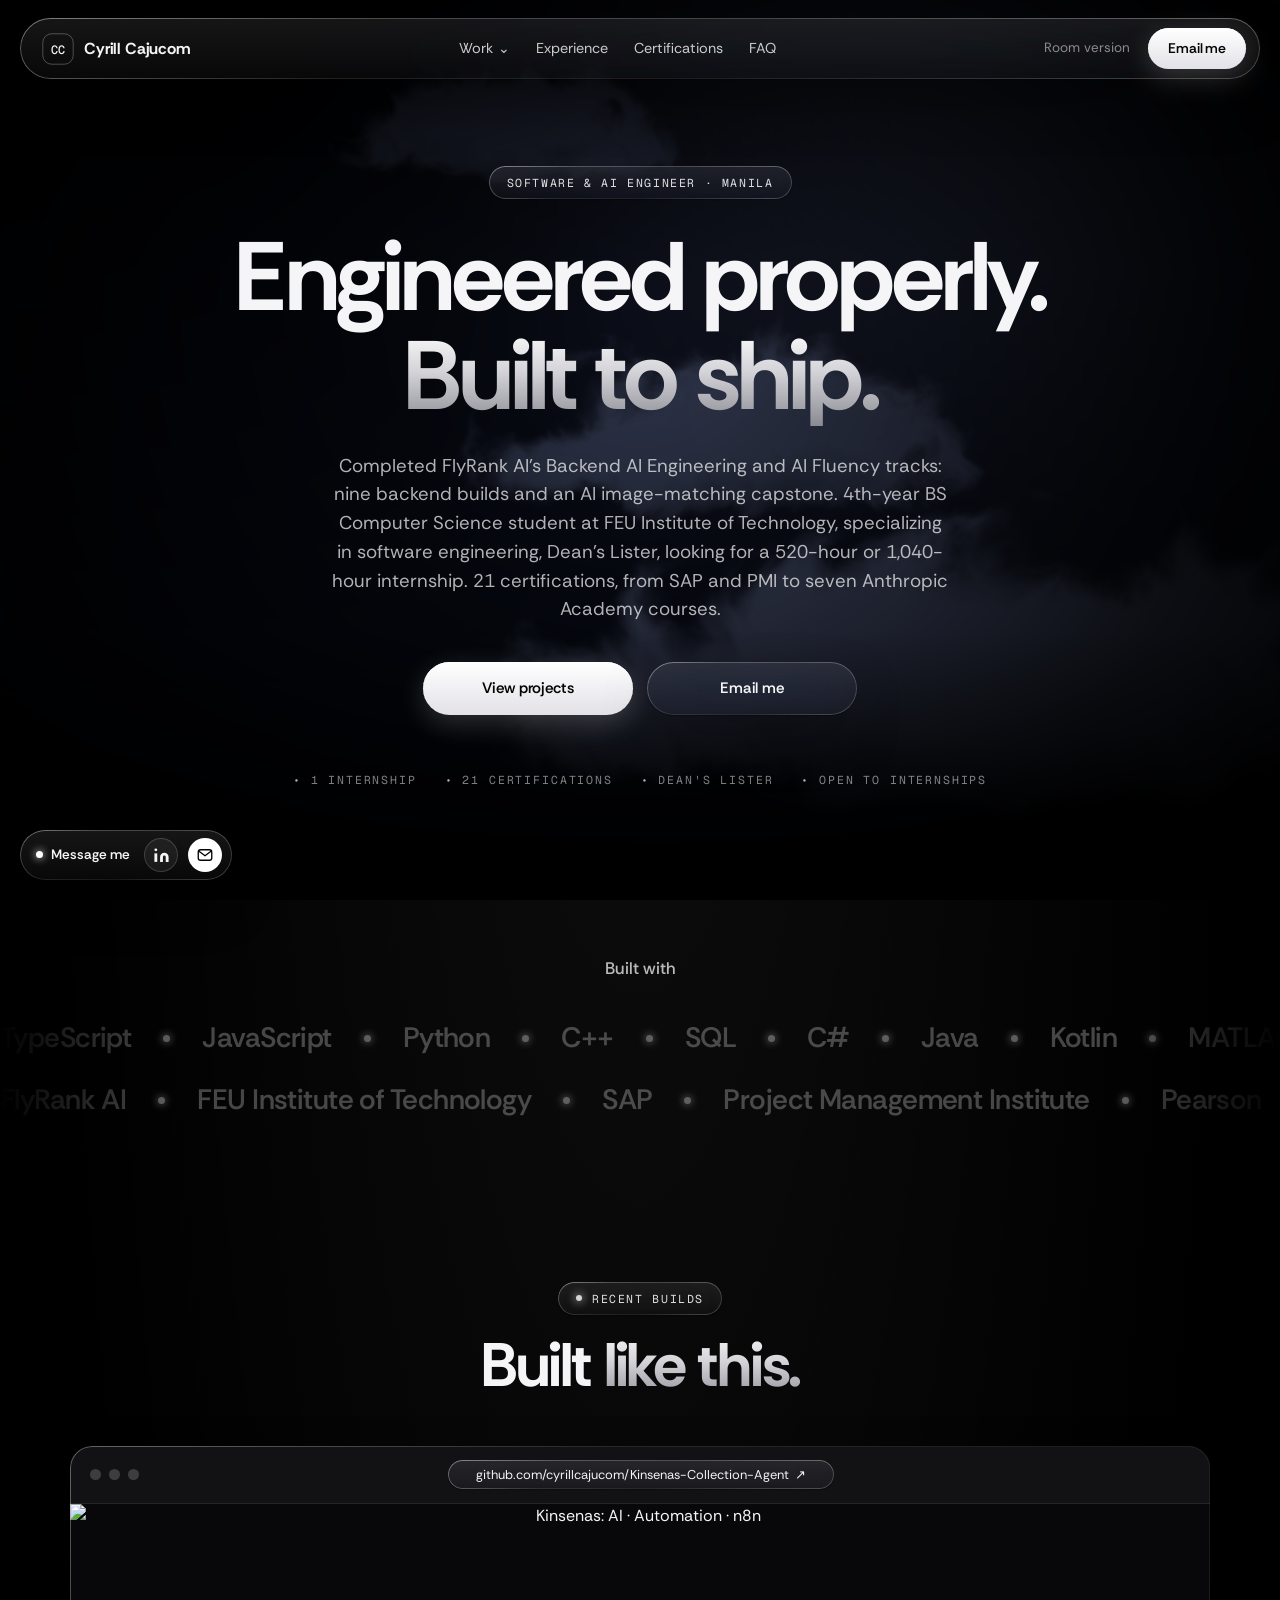
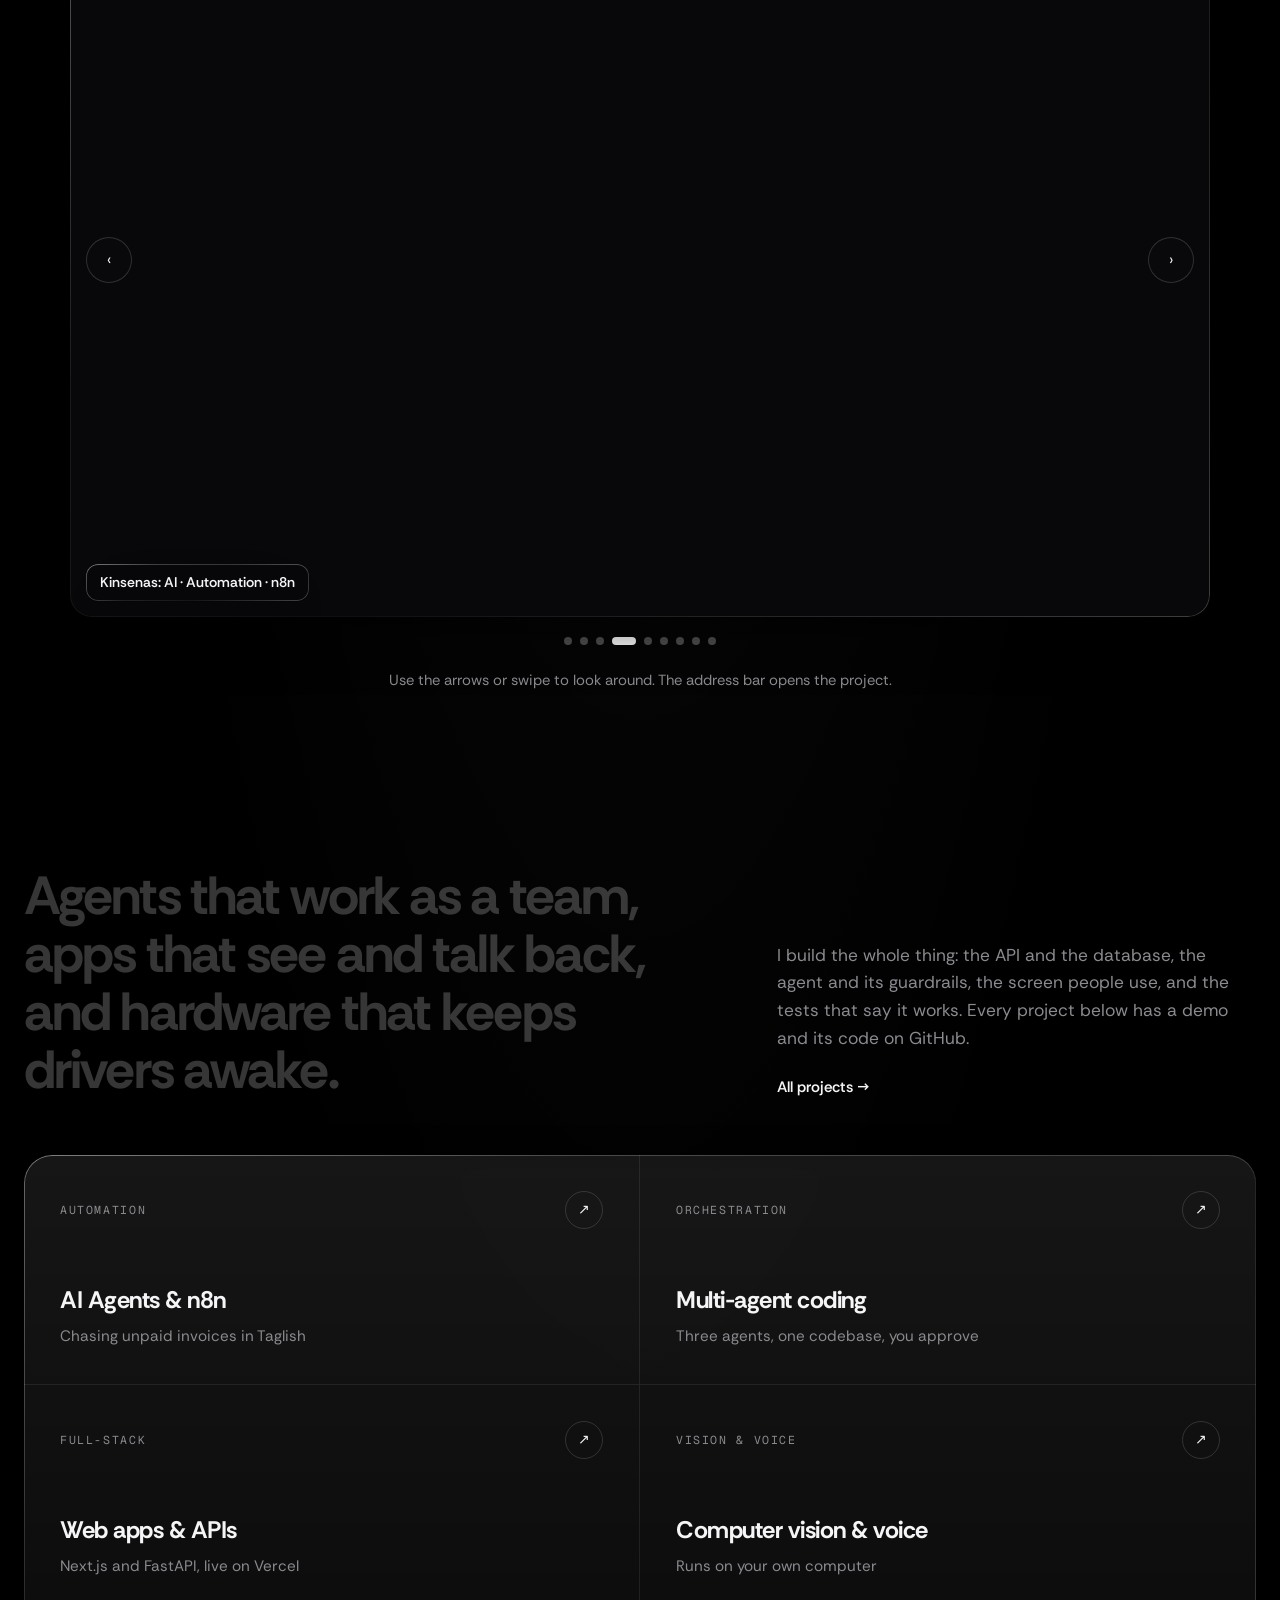
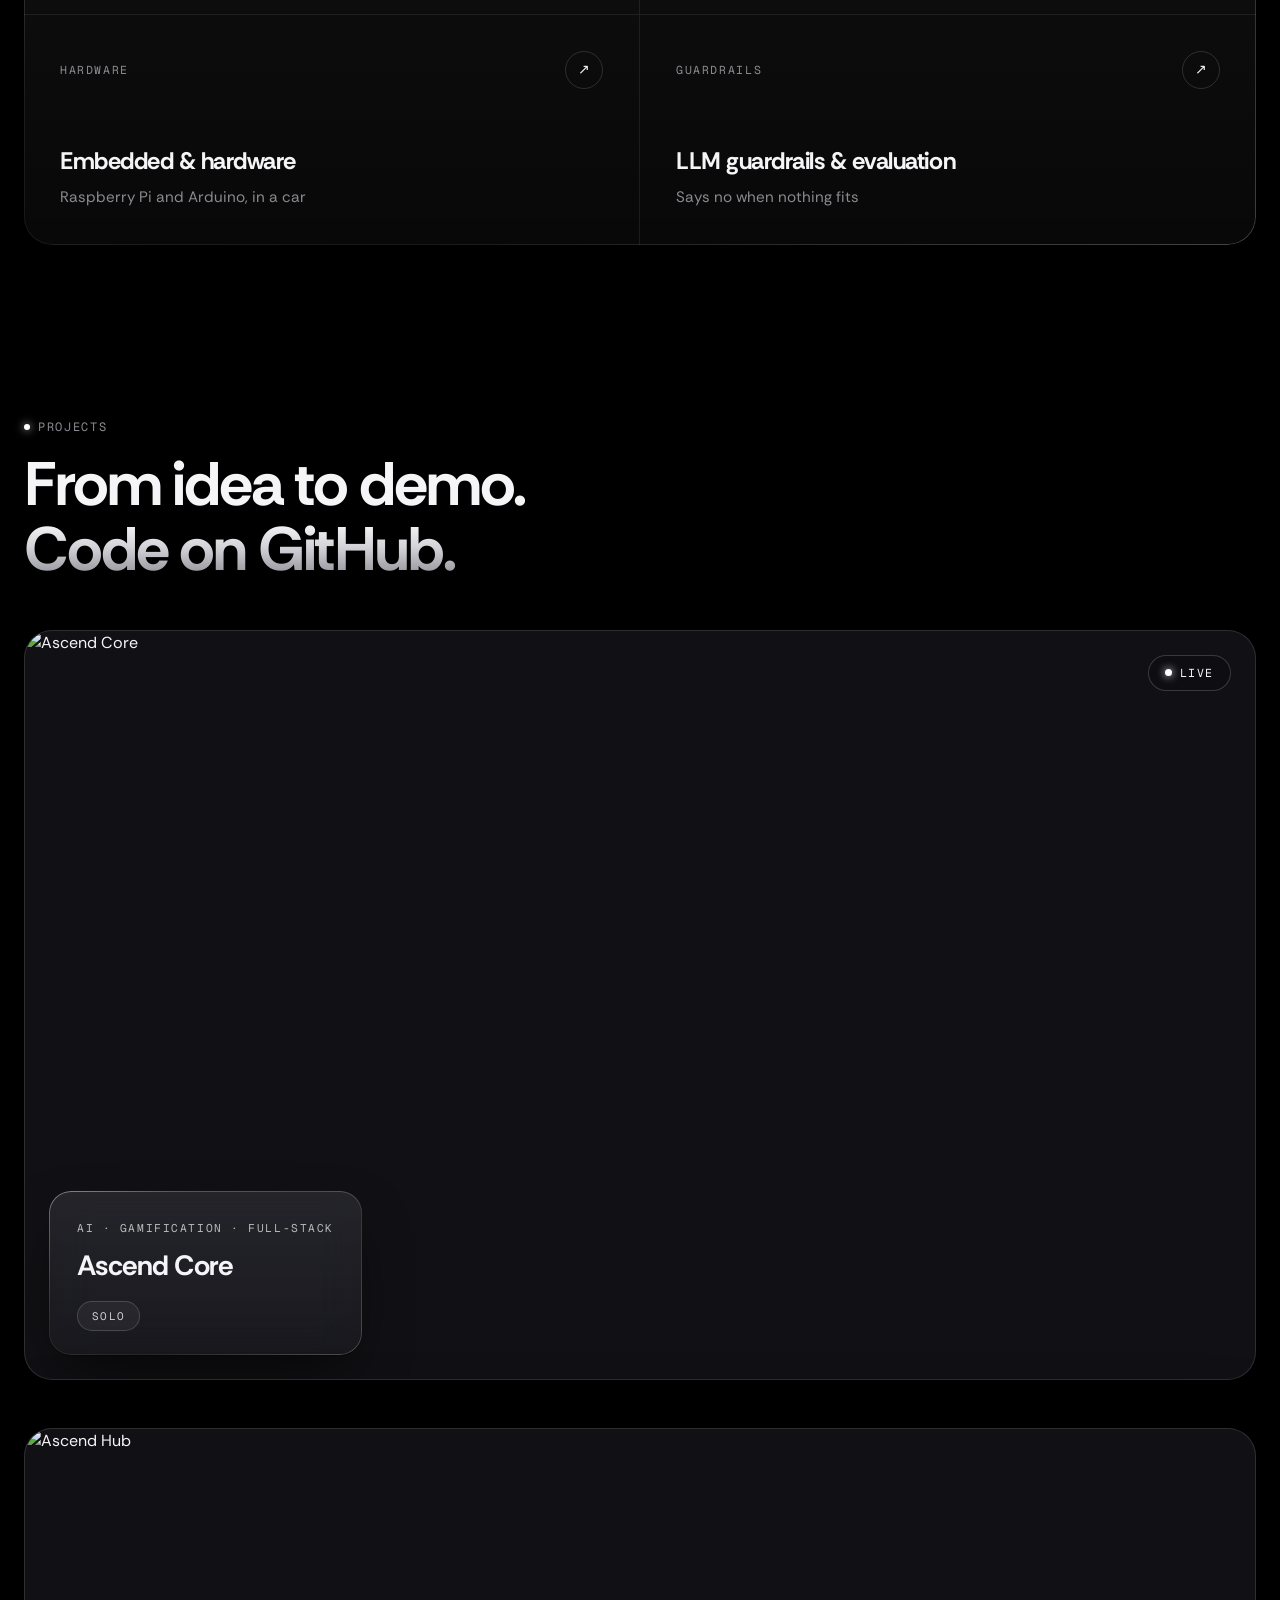
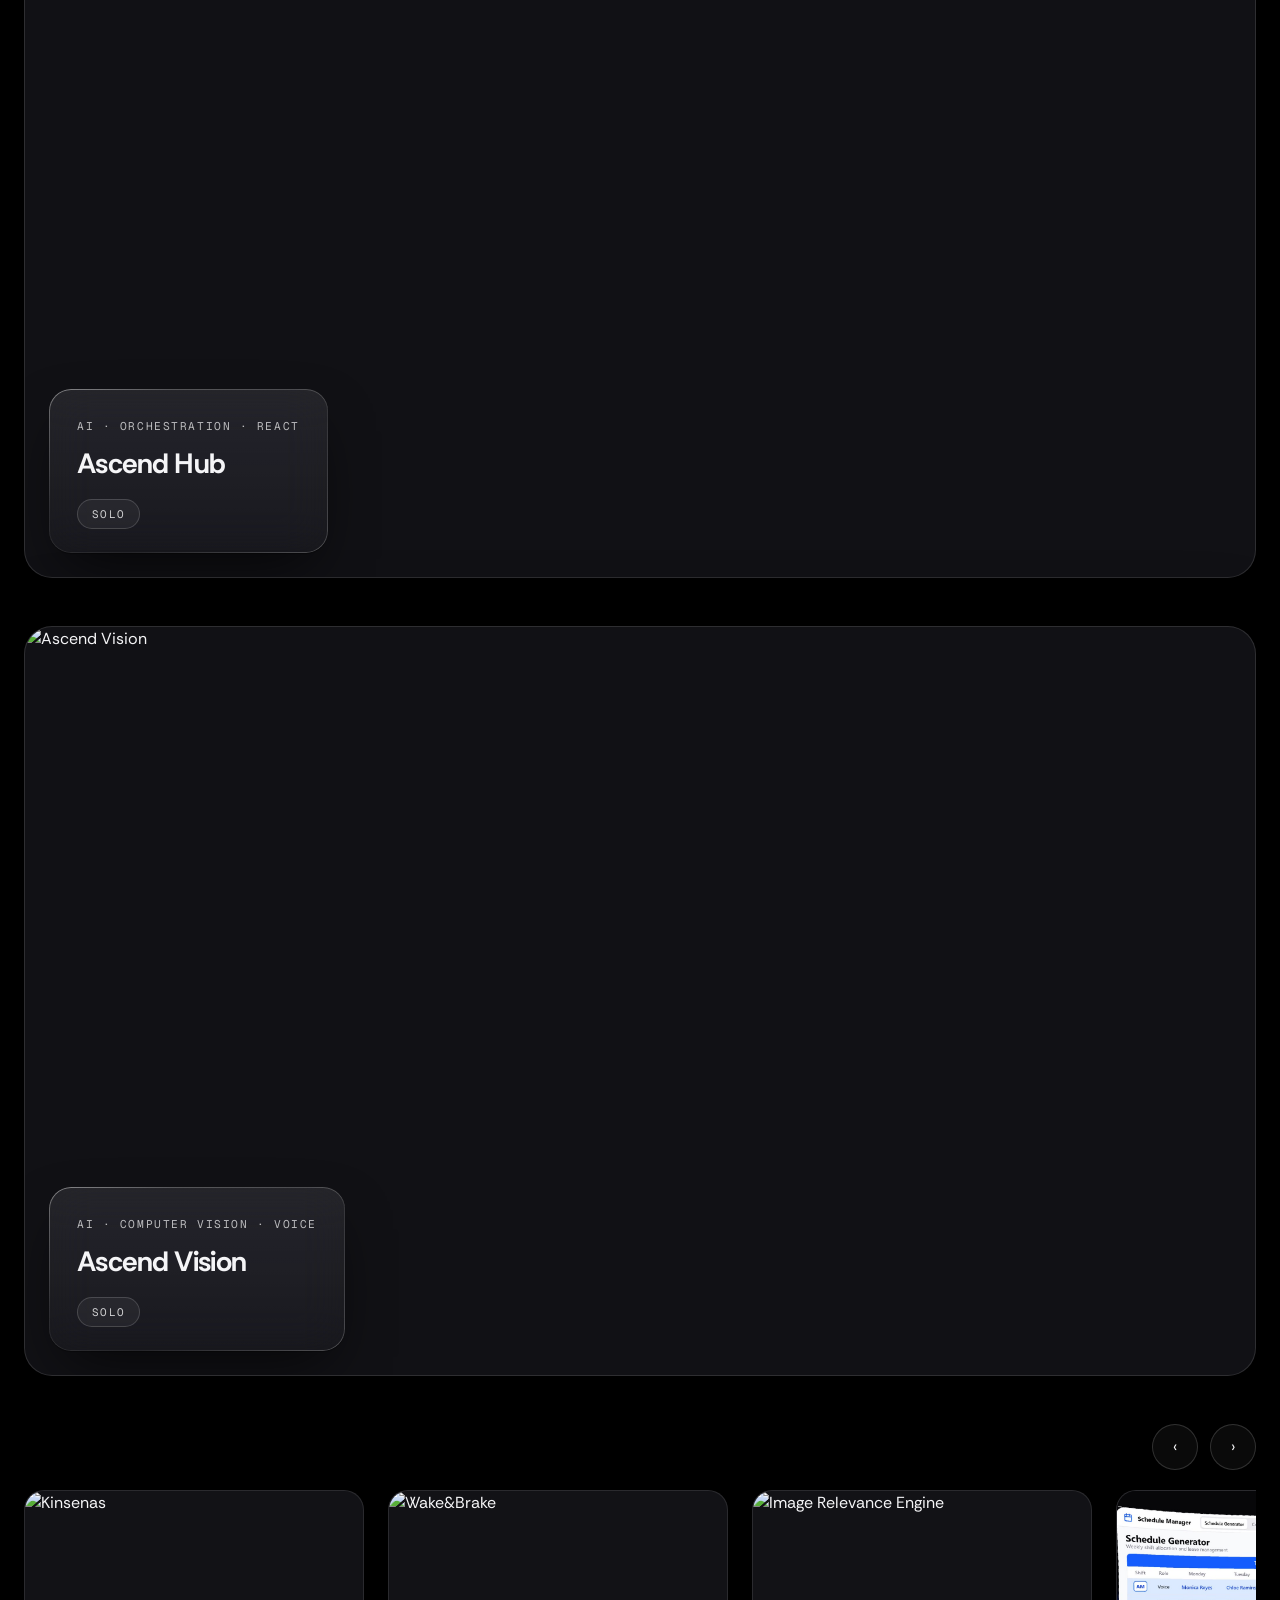
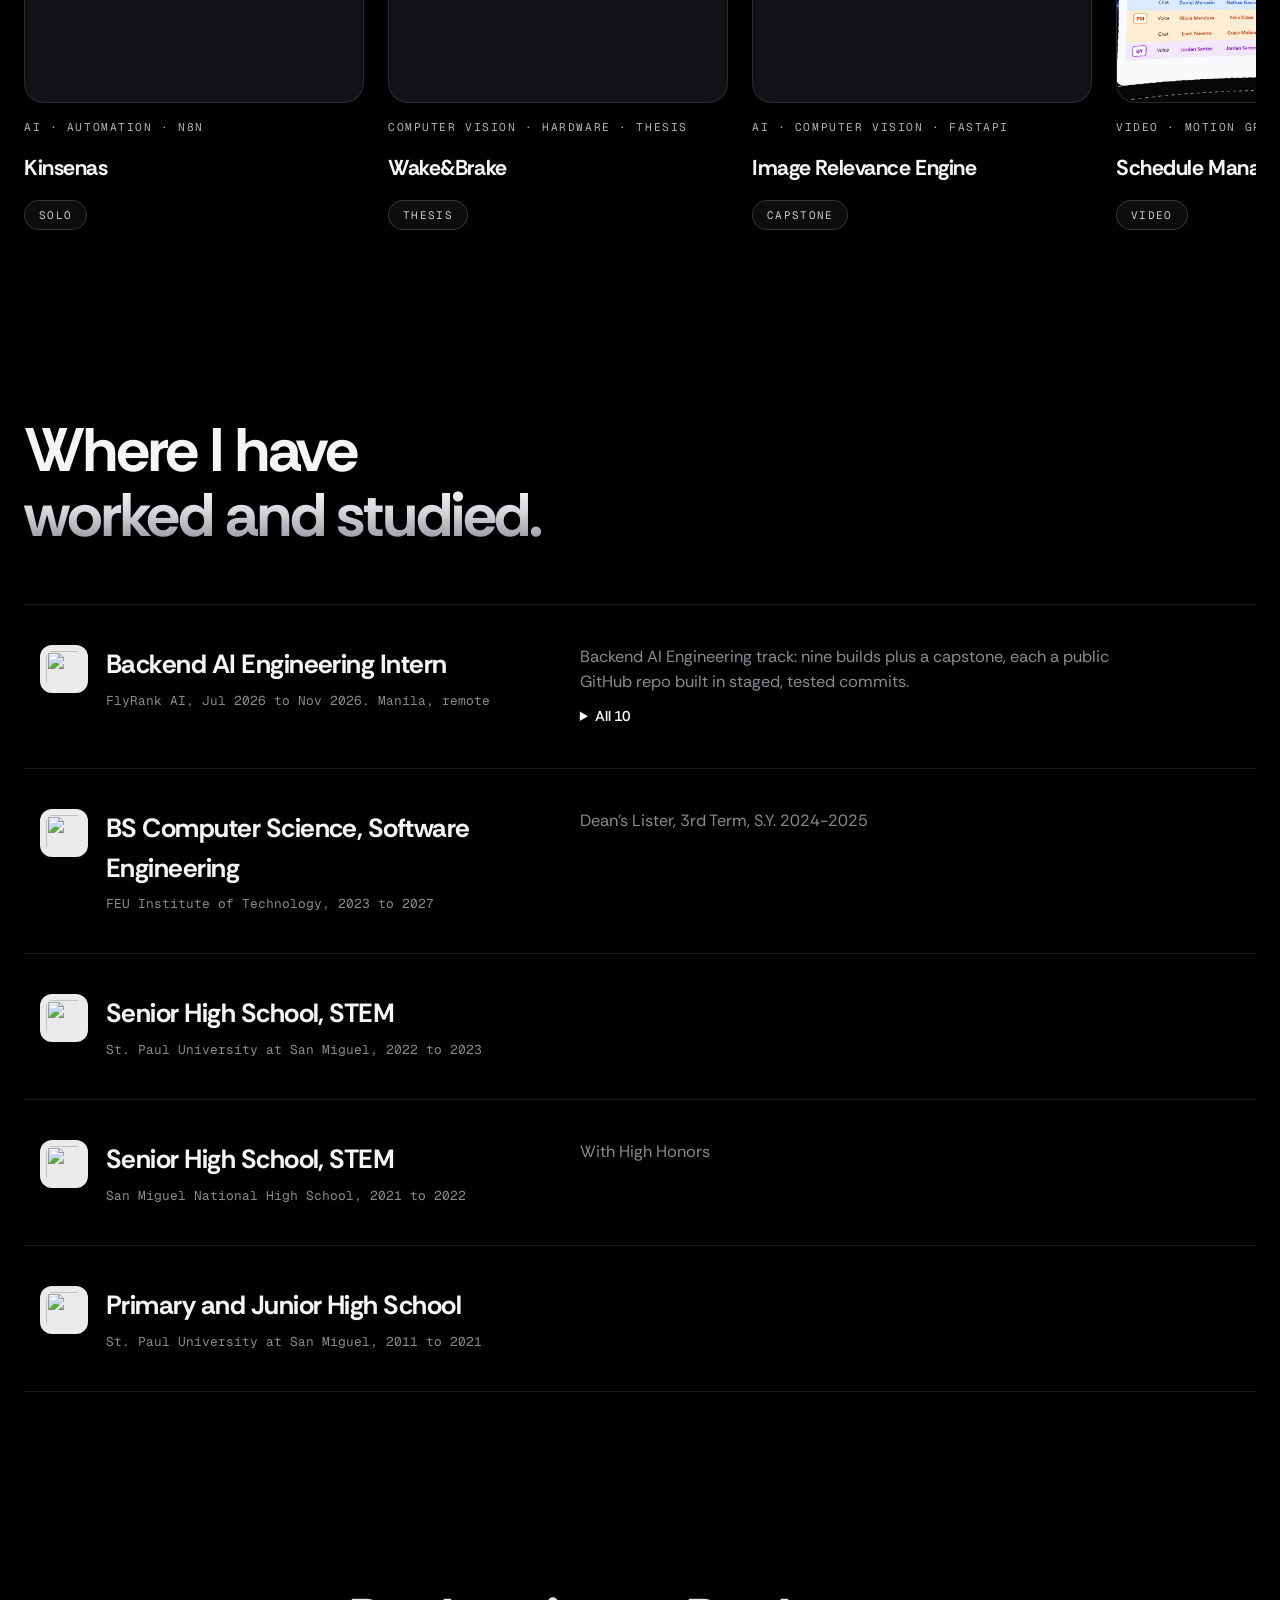
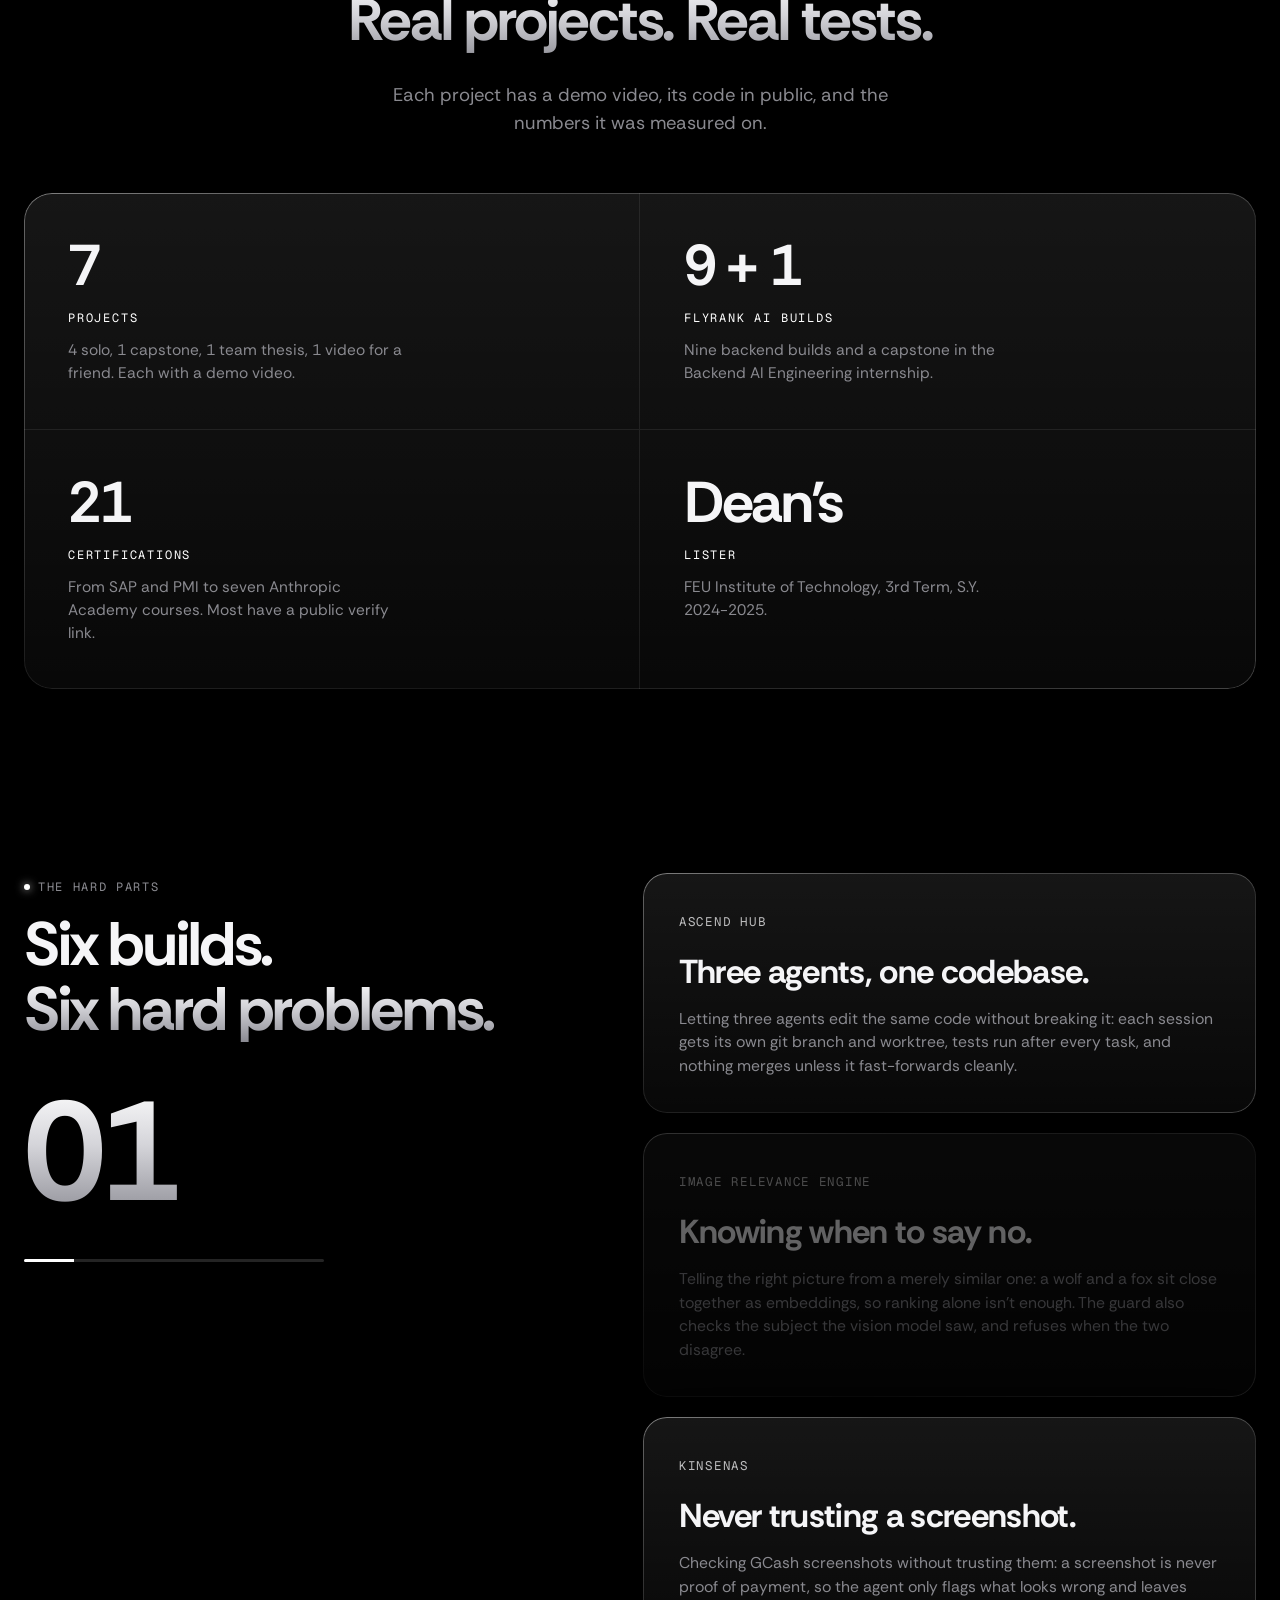
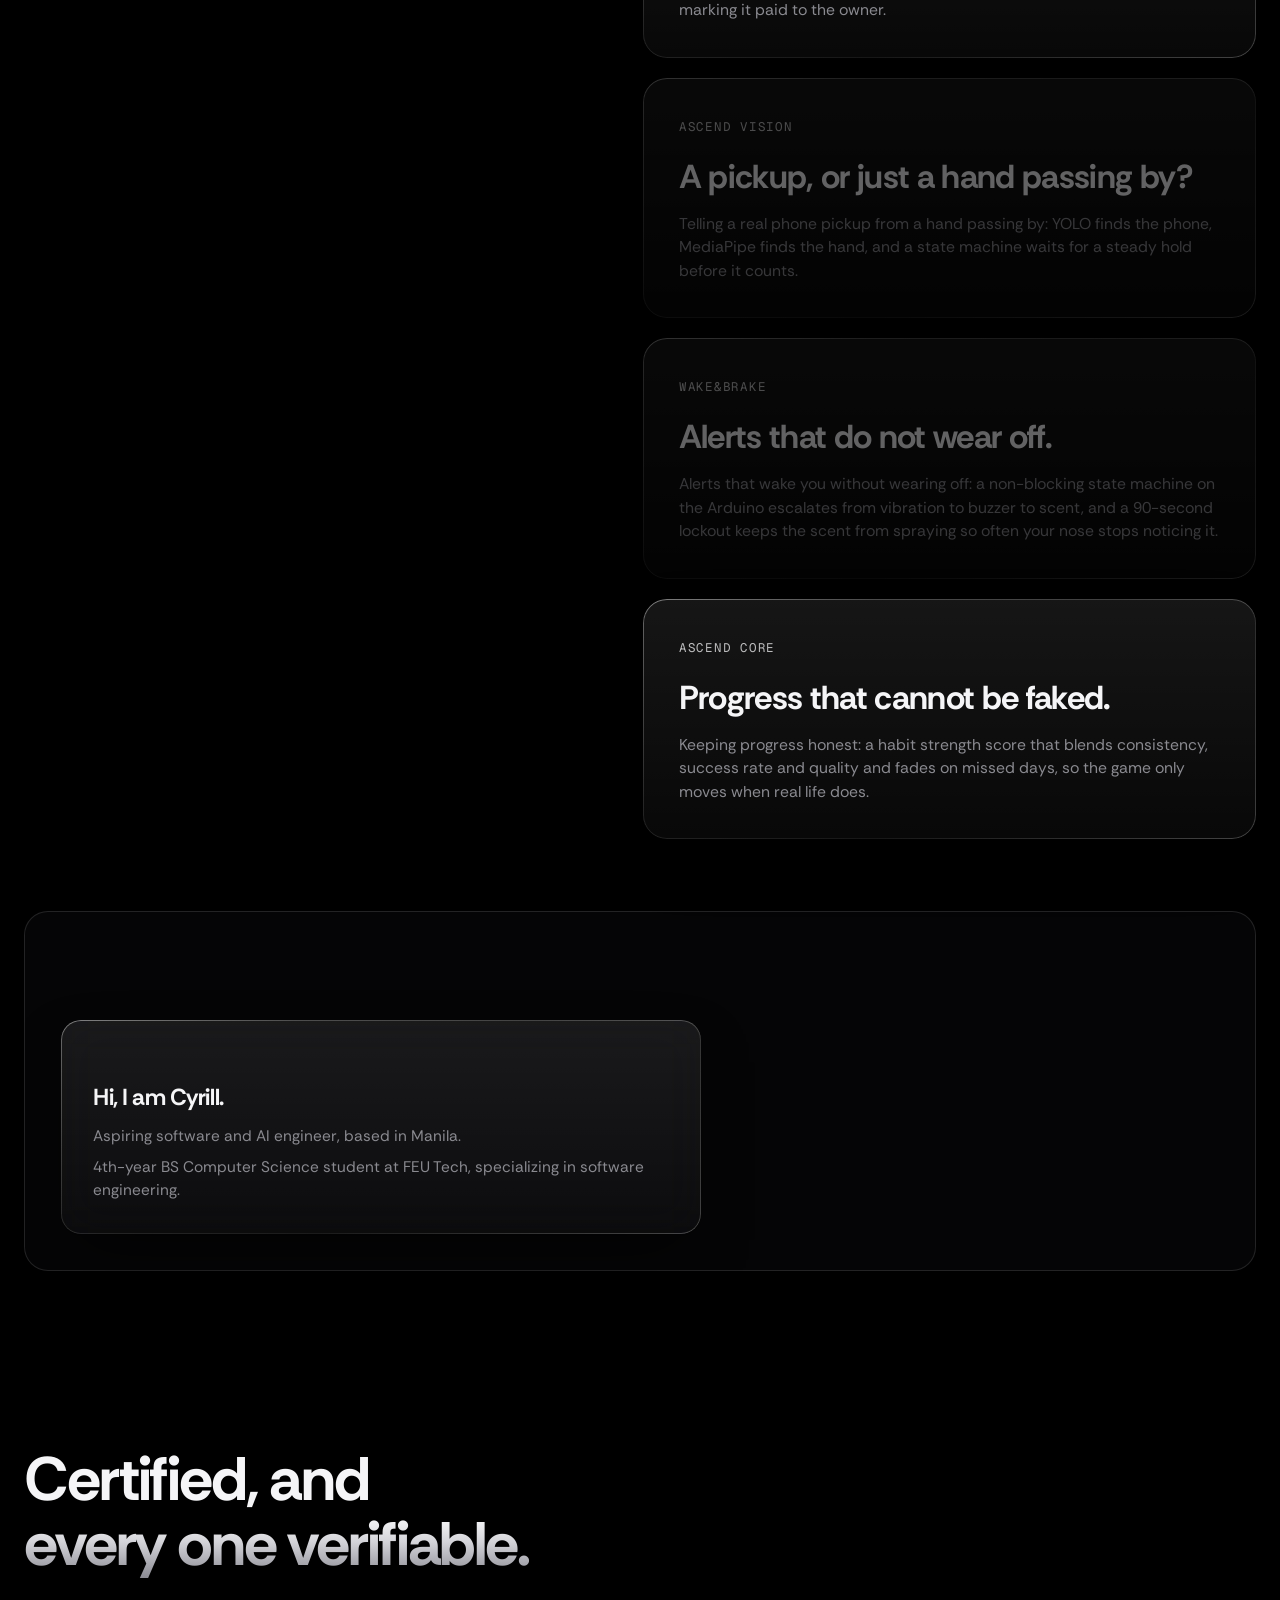
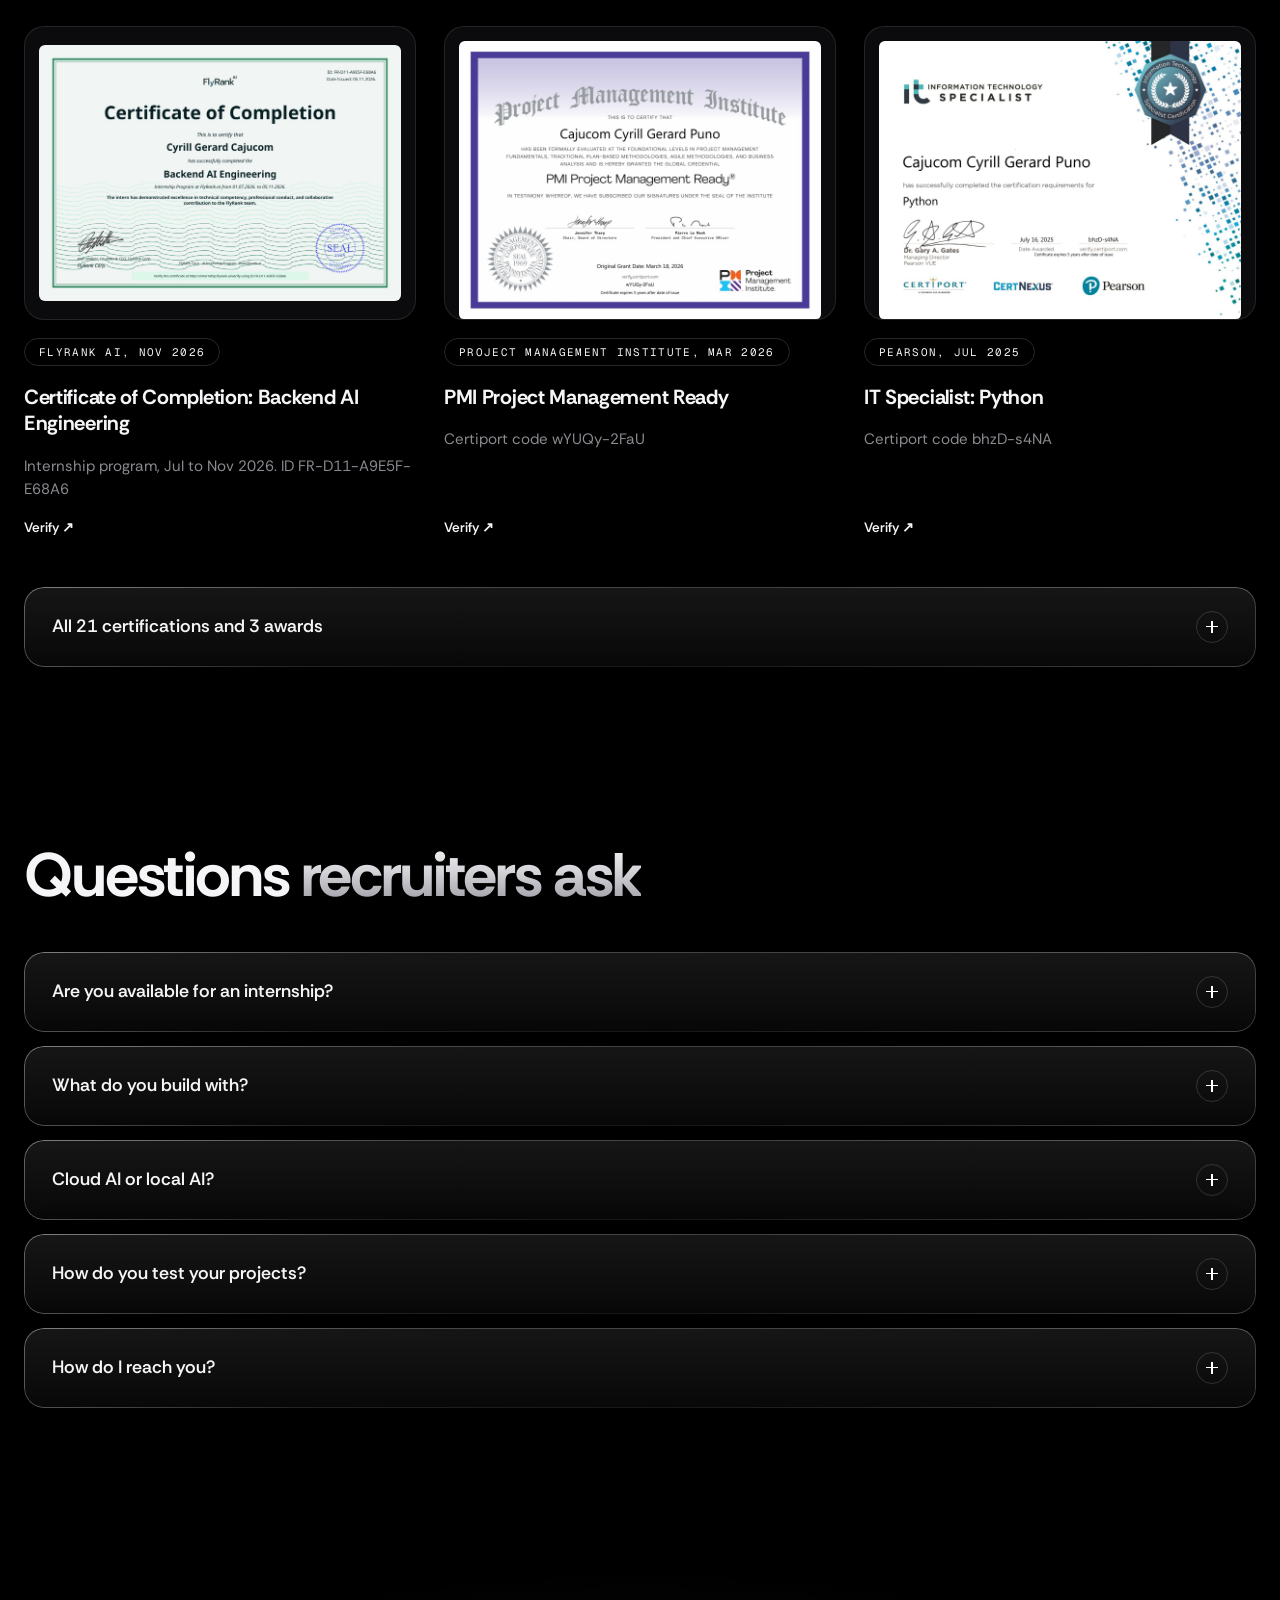
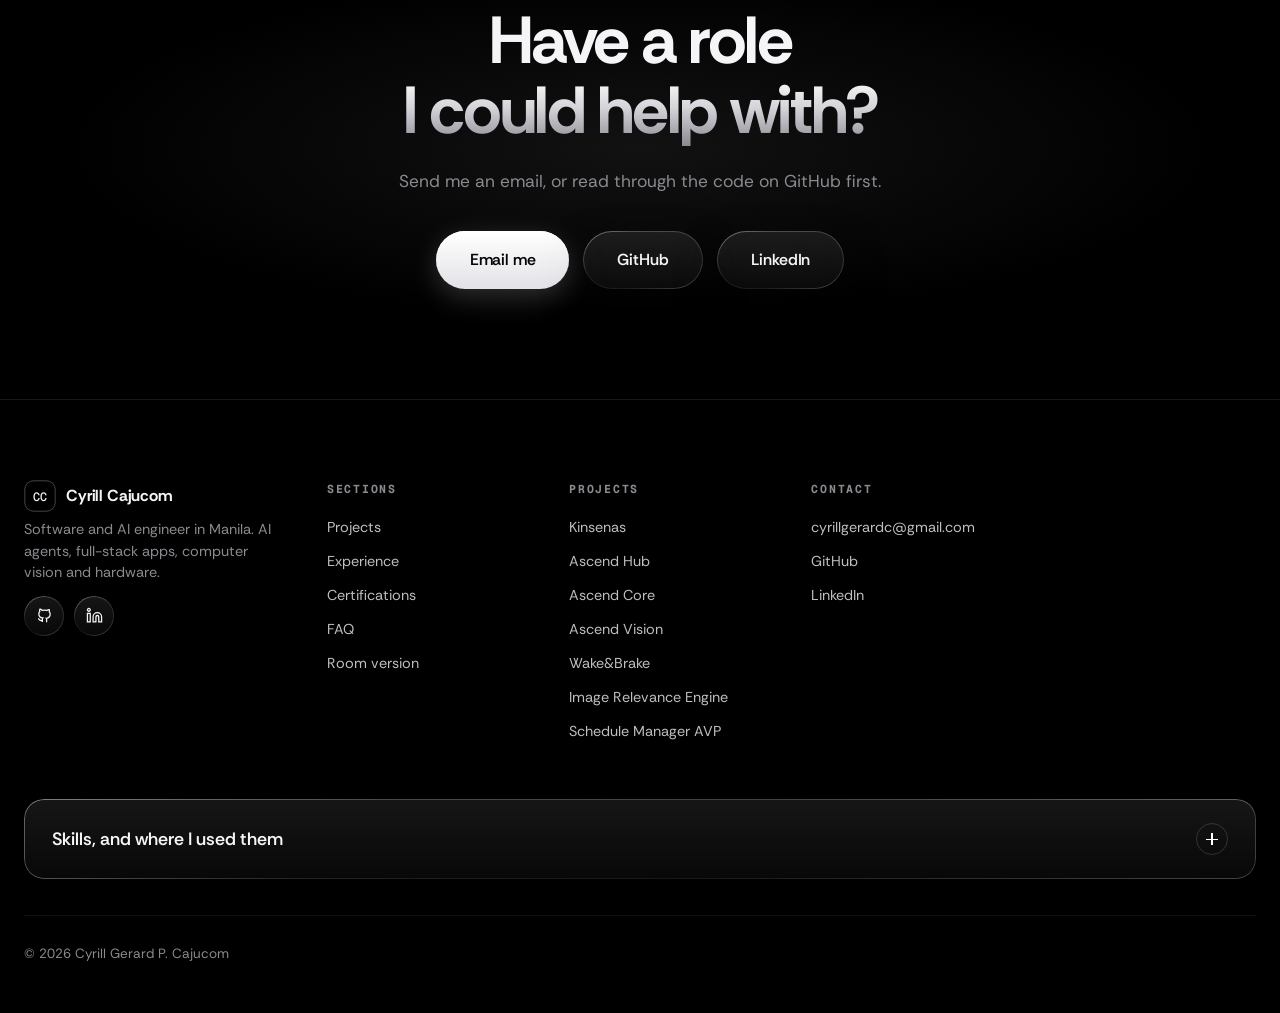
==== portfolio.html @ 4952c3b1 "Add quick one-page portfolio, Schedule Manager AVP and CS Expo award - portfolio.html: a single scro" ====
<!DOCTYPE html>
<html lang="en">
<head>
  <meta charset="UTF-8">
  <meta name="viewport" content="width=device-width, initial-scale=1.0">
  <title>Cyrill Cajucom | Software &amp; AI Engineer</title>
  <meta name="description" content="Projects, experience and certifications of Cyrill Gerard P. Cajucom, a 4th-year BS Computer Science student in Manila building AI agents, full-stack apps and computer vision.">
  <meta property="og:title" content="Cyrill Cajucom | Software &amp; AI Engineer">
  <meta property="og:description" content="Projects, experience and certifications of Cyrill Gerard P. Cajucom, a 4th-year BS Computer Science student in Manila building AI agents, full-stack apps and computer vision.">
  <meta property="og:image" content="https://cajucomportfolio.vercel.app/photos/og.jpg">
  <link rel="icon" href="data:image/svg+xml,%3Csvg xmlns='http://www.w3.org/2000/svg' viewBox='0 0 32 32'%3E%3Cpath d='M10 3l6 6 6-6' fill='none' stroke='%23000' stroke-width='2' stroke-linecap='round'/%3E%3Crect x='1.5' y='9' width='29' height='20' rx='4' fill='%23ffd23f' stroke='%23000' stroke-width='2'/%3E%3Crect x='4.5' y='12' width='18' height='14' rx='3.5' fill='%233fd0c9' stroke='%23000' stroke-width='1.5'/%3E%3Cpath d='M7 15q2-1.5 5-1.5' fill='none' stroke='%23fff' stroke-width='1.5' stroke-linecap='round' opacity='.8'/%3E%3Ccircle cx='26.5' cy='15' r='1.8'/%3E%3Ccircle cx='26.5' cy='21.5' r='1.8'/%3E%3C/svg%3E">
  <link rel="stylesheet" href="portfolio/styles.css">
  <script src="portfolio/page.js" defer></script>
  <script src="portfolio/clouds.js" defer></script>
</head>
<body>
<!-- Generated by portfolio/build.mjs from works.js, tome.js and resume.js. Do not edit by hand. -->

  <header id="nav" class="nav">
    <div class="nav-wrap">
      <div class="nav-pill glass">
        <a class="nav-logo" href="#hero" aria-label="Cyrill Cajucom, back to top"><svg class="monogram" viewBox="0 0 40 40" width="32" height="32" aria-hidden="true"><rect x="1" y="1" width="38" height="38" rx="11" fill="none" stroke="currentColor" stroke-opacity=".35"/><text x="20" y="26" text-anchor="middle" fill="currentColor" font-family="Geist Mono, monospace" font-weight="500" font-size="15" letter-spacing="-.5">CC</text></svg><span>Cyrill Cajucom</span></a>
        <nav class="nav-links" aria-label="Primary">
          <div class="nav-dropdown">
            <button type="button" class="nav-dropdown-trigger">Work <span aria-hidden="true">⌄</span></button>
            <div class="nav-dropdown-menu">
              
                <a class="nav-dropdown-item" href="#p-kinsenas" data-open="p-kinsenas">
                  <strong>Kinsenas</strong>
                  <span>AI · Automation · n8n</span>
                </a>
                <a class="nav-dropdown-item" href="#p-ascend-hub" data-open="p-ascend-hub">
                  <strong>Ascend Hub</strong>
                  <span>AI · Orchestration · React</span>
                </a>
                <a class="nav-dropdown-item" href="#p-ascend-core" data-open="p-ascend-core">
                  <strong>Ascend Core</strong>
                  <span>AI · Gamification · Full-stack</span>
                </a>
                <a class="nav-dropdown-item" href="#p-ascend-vision" data-open="p-ascend-vision">
                  <strong>Ascend Vision</strong>
                  <span>AI · Computer Vision · Voice</span>
                </a>
                <a class="nav-dropdown-item" href="#p-wake-brake" data-open="p-wake-brake">
                  <strong>Wake&amp;Brake</strong>
                  <span>Computer Vision · Hardware · Thesis</span>
                </a>
                <a class="nav-dropdown-item" href="#p-image-relevance-engine" data-open="p-image-relevance-engine">
                  <strong>Image Relevance Engine</strong>
                  <span>AI · Computer Vision · FastAPI</span>
                </a>
                <a class="nav-dropdown-item" href="#p-schedule-manager-avp" data-open="p-schedule-manager-avp">
                  <strong>Schedule Manager AVP</strong>
                  <span>Video · Motion Graphics · Thesis</span>
                </a>
            </div>
          </div>
          <a href="#experience">Experience</a><a href="#certifications">Certifications</a><a href="#faq">FAQ</a>
        </nav>
        <div class="nav-side">
          <a class="nav-aux" href="/">Room version</a>
          <a class="btn btn-solid btn-sm" href="mailto:cyrillgerardc@gmail.com"><span>Email me</span></a>
          <button class="nav-burger" id="open-sheet-btn" type="button" aria-label="Open menu" aria-expanded="false" aria-controls="sheet-drawer">
            <span></span><span></span>
          </button>
        </div>
      </div>
    </div>
  </header>
  <dialog id="sheet-drawer" class="sheet-dialog" aria-label="Site navigation menu">
    <div class="sheet-panel glass">
      <div class="sheet-head">
        <span class="nav-logo"><svg class="monogram" viewBox="0 0 40 40" width="32" height="32" aria-hidden="true"><rect x="1" y="1" width="38" height="38" rx="11" fill="none" stroke="currentColor" stroke-opacity=".35"/><text x="20" y="26" text-anchor="middle" fill="currentColor" font-family="Geist Mono, monospace" font-weight="500" font-size="15" letter-spacing="-.5">CC</text></svg><span>Cyrill Cajucom</span></span>
        <button type="button" id="close-sheet-btn" class="sheet-close" aria-label="Close menu">✕</button>
      </div>
      <nav class="sheet-links" aria-label="Mobile navigation">
        <a href="#work">Projects</a>
        <a href="#experience">Experience</a><a href="#certifications">Certifications</a><a href="#faq">FAQ</a>
        <a href="#cta">Contact</a>
        <a href="/">Room version</a>
      </nav>
    </div>
  </dialog>
<main>

  <section id="hero" class="hero">
    <div class="hero-media">
      <canvas class="hero-clouds" aria-hidden="true"></canvas>
      <div class="hero-shade"></div>
    </div>
    <div class="hero-inner">
      <span class="chip glass">SOFTWARE &amp; AI ENGINEER · MANILA</span>
      <h1 class="hero-title"><span class="line">Engineered properly.</span><span class="line chrome">Built to ship.</span></h1>
      <p class="hero-sub">Completed FlyRank AI&#39;s Backend AI Engineering and AI Fluency tracks: nine backend builds and an AI image-matching capstone. 4th-year BS Computer Science student at FEU Institute of Technology, specializing in software engineering, Dean&#39;s Lister, looking for a 520-hour or 1,040-hour internship. 21 certifications, from SAP and PMI to seven Anthropic Academy courses.</p>
      <div class="hero-ctas">
        <a class="btn btn-solid" href="#work"><span>View projects</span></a>
        <a class="btn btn-glass glass" href="mailto:cyrillgerardc@gmail.com"><span>Email me</span></a>
      </div>
      <div class="hero-meta"><span>1 INTERNSHIP</span><span>21 CERTIFICATIONS</span><span>DEAN&#39;S LISTER</span><span>OPEN TO INTERNSHIPS</span></div>
    </div>
  </section>

  <section id="trusted" class="trusted" aria-label="Built with">
    <p class="trusted-label">Built with</p>
    <div class="marquee">
      <div class="marquee-row" data-dir="1"><div class="marquee-track"><span class="name">TypeScript</span><i class="sep" aria-hidden="true"></i><span class="name">JavaScript</span><i class="sep" aria-hidden="true"></i><span class="name">Python</span><i class="sep" aria-hidden="true"></i><span class="name">C++</span><i class="sep" aria-hidden="true"></i><span class="name">SQL</span><i class="sep" aria-hidden="true"></i><span class="name">C#</span><i class="sep" aria-hidden="true"></i><span class="name">Java</span><i class="sep" aria-hidden="true"></i><span class="name">Kotlin</span><i class="sep" aria-hidden="true"></i><span class="name">MATLAB</span><i class="sep" aria-hidden="true"></i><span class="name">AI Agents</span><i class="sep" aria-hidden="true"></i><span class="name">Orchestration</span><i class="sep" aria-hidden="true"></i><span class="name">n8n</span><i class="sep" aria-hidden="true"></i><span class="name">Workflow Automation</span><i class="sep" aria-hidden="true"></i><span class="name">MCP</span><i class="sep" aria-hidden="true"></i><span class="name">RAG</span><i class="sep" aria-hidden="true"></i><span class="name">LLMs</span><i class="sep" aria-hidden="true"></i><span class="name">Gemini API</span><i class="sep" aria-hidden="true"></i><span class="name">OpenAI API</span><i class="sep" aria-hidden="true"></i><span class="name">Prompt Engineering</span><i class="sep" aria-hidden="true"></i><span class="name">Deep Learning</span><i class="sep" aria-hidden="true"></i><span class="name">TensorFlow</span><i class="sep" aria-hidden="true"></i><span class="name">Computer Vision</span><i class="sep" aria-hidden="true"></i><span class="name">OpenCV</span><i class="sep" aria-hidden="true"></i><span class="name">YOLO</span><i class="sep" aria-hidden="true"></i><span class="name">MediaPipe</span><i class="sep" aria-hidden="true"></i><span class="name">dlib</span><i class="sep" aria-hidden="true"></i><span class="name">Raspberry Pi</span><i class="sep" aria-hidden="true"></i><span class="name">Arduino</span><i class="sep" aria-hidden="true"></i><span class="name">TypeScript</span><i class="sep" aria-hidden="true"></i><span class="name">JavaScript</span><i class="sep" aria-hidden="true"></i><span class="name">Python</span><i class="sep" aria-hidden="true"></i><span class="name">C++</span><i class="sep" aria-hidden="true"></i><span class="name">SQL</span><i class="sep" aria-hidden="true"></i><span class="name">C#</span><i class="sep" aria-hidden="true"></i><span class="name">Java</span><i class="sep" aria-hidden="true"></i><span class="name">Kotlin</span><i class="sep" aria-hidden="true"></i><span class="name">MATLAB</span><i class="sep" aria-hidden="true"></i><span class="name">AI Agents</span><i class="sep" aria-hidden="true"></i><span class="name">Orchestration</span><i class="sep" aria-hidden="true"></i><span class="name">n8n</span><i class="sep" aria-hidden="true"></i><span class="name">Workflow Automation</span><i class="sep" aria-hidden="true"></i><span class="name">MCP</span><i class="sep" aria-hidden="true"></i><span class="name">RAG</span><i class="sep" aria-hidden="true"></i><span class="name">LLMs</span><i class="sep" aria-hidden="true"></i><span class="name">Gemini API</span><i class="sep" aria-hidden="true"></i><span class="name">OpenAI API</span><i class="sep" aria-hidden="true"></i><span class="name">Prompt Engineering</span><i class="sep" aria-hidden="true"></i><span class="name">Deep Learning</span><i class="sep" aria-hidden="true"></i><span class="name">TensorFlow</span><i class="sep" aria-hidden="true"></i><span class="name">Computer Vision</span><i class="sep" aria-hidden="true"></i><span class="name">OpenCV</span><i class="sep" aria-hidden="true"></i><span class="name">YOLO</span><i class="sep" aria-hidden="true"></i><span class="name">MediaPipe</span><i class="sep" aria-hidden="true"></i><span class="name">dlib</span><i class="sep" aria-hidden="true"></i><span class="name">Raspberry Pi</span><i class="sep" aria-hidden="true"></i><span class="name">Arduino</span><i class="sep" aria-hidden="true"></i></div></div>
      <div class="marquee-row" data-dir="-1"><div class="marquee-track"><span class="name">FlyRank AI</span><i class="sep" aria-hidden="true"></i><span class="name">FEU Institute of Technology</span><i class="sep" aria-hidden="true"></i><span class="name">SAP</span><i class="sep" aria-hidden="true"></i><span class="name">Project Management Institute</span><i class="sep" aria-hidden="true"></i><span class="name">Pearson</span><i class="sep" aria-hidden="true"></i><span class="name">Anthropic Academy</span><i class="sep" aria-hidden="true"></i><span class="name">LinkedIn Learning</span><i class="sep" aria-hidden="true"></i><span class="name">Databricks</span><i class="sep" aria-hidden="true"></i><span class="name">Kaggle</span><i class="sep" aria-hidden="true"></i><span class="name">MathWorks</span><i class="sep" aria-hidden="true"></i><span class="name">Cisco</span><i class="sep" aria-hidden="true"></i><span class="name">FlyRank AI</span><i class="sep" aria-hidden="true"></i><span class="name">FEU Institute of Technology</span><i class="sep" aria-hidden="true"></i><span class="name">SAP</span><i class="sep" aria-hidden="true"></i><span class="name">Project Management Institute</span><i class="sep" aria-hidden="true"></i><span class="name">Pearson</span><i class="sep" aria-hidden="true"></i><span class="name">Anthropic Academy</span><i class="sep" aria-hidden="true"></i><span class="name">LinkedIn Learning</span><i class="sep" aria-hidden="true"></i><span class="name">Databricks</span><i class="sep" aria-hidden="true"></i><span class="name">Kaggle</span><i class="sep" aria-hidden="true"></i><span class="name">MathWorks</span><i class="sep" aria-hidden="true"></i><span class="name">Cisco</span><i class="sep" aria-hidden="true"></i></div></div>
    </div>
  </section>

  <section id="built" class="built">
    <div class="built-head">
      <span class="chip glass"><i class="dot"></i>Recent builds</span>
      <h2 class="display"><span class="line">Built <span class="chrome">like this.</span></span></h2>
    </div>
    <div class="built-stage">
      <div class="device glass built-device" id="built-slider" role="group" aria-roledescription="carousel" aria-label="Screens from my projects">
        <div class="device-bar">
          <span class="lights"><i></i><i></i><i></i></span>
          <a class="url glass built-url" href="https://ascend-core.vercel.app/landing" target="_blank" rel="noopener"><span>ascend-core.vercel.app</span> ↗</a>
          <span class="bar-end"></span>
        </div>
        <div class="device-screen built-screen">
          <img class="built-slide is-active" src="photos/works/core-tower.jpg" alt="Ascend Core: The Ascend Tower" data-href="https://ascend-core.vercel.app/landing" data-host="ascend-core.vercel.app" width="1280" height="800"><img class="built-slide" src="photos/works/core-missions.jpg" alt="Ascend Core: Missions and the quest board" data-href="https://ascend-core.vercel.app/landing" data-host="ascend-core.vercel.app" width="1280" height="800" loading="lazy"><img class="built-slide" src="photos/works/core-shop.jpg" alt="Ascend Core: Bramblewick&#39;s Emporium, the merchant shop" data-href="https://ascend-core.vercel.app/landing" data-host="ascend-core.vercel.app" width="1280" height="800" loading="lazy"><img class="built-slide" src="photos/works/kinsenas-poster.jpg" alt="Kinsenas: AI · Automation · n8n" data-href="https://github.com/cyrillcajucom/Kinsenas-Collection-Agent" data-host="github.com/cyrillcajucom/Kinsenas-Collection-Agent" width="1280" height="800" loading="lazy"><img class="built-slide" src="photos/works/hub-room-themes.jpg" alt="Ascend Hub: AI · Orchestration · React" data-href="https://github.com/cyrillcajucom/ascend-hub" data-host="github.com/cyrillcajucom/ascend-hub" width="1280" height="800" loading="lazy"><img class="built-slide" src="photos/works/vision-poster.jpg" alt="Ascend Vision: AI · Computer Vision · Voice" data-href="https://github.com/cyrillcajucom/ascend-vision" data-host="github.com/cyrillcajucom/ascend-vision" width="1280" height="800" loading="lazy"><img class="built-slide" src="photos/works/wake-poster.jpg" alt="Wake&amp;Brake: Computer Vision · Hardware · Thesis" data-href="https://github.com/sutayniee/Wake-Brake" data-host="github.com/sutayniee/Wake-Brake" width="1280" height="800" loading="lazy"><img class="built-slide" src="photos/works/capstone-poster.jpg" alt="Image Relevance Engine: AI · Computer Vision · FastAPI" data-href="https://github.com/cyrillcajucom/flyrank-capstone-image-relevance-rebuild" data-host="github.com/cyrillcajucom/flyrank-capstone-image-relevance-rebuild" width="1280" height="800" loading="lazy"><img class="built-slide" src="photos/works/schedule-generator.jpg" alt="Schedule Manager AVP: Video · Motion Graphics · Thesis" data-href="#p-schedule-manager-avp" data-host="a video, no site to visit" data-project="p-schedule-manager-avp" width="1280" height="800" loading="lazy">
          <button type="button" class="carousel-btn built-prev" aria-label="Previous screen">‹</button>
          <button type="button" class="carousel-btn built-next" aria-label="Next screen">›</button>
          <p class="built-cap glass" aria-live="polite">Ascend Core: The Ascend Tower</p>
        </div>
      </div>
      <div class="built-dots">
        <button type="button" class="built-dot is-active" aria-label="Screen 1: Ascend Core: The Ascend Tower"></button><button type="button" class="built-dot" aria-label="Screen 2: Ascend Core: Missions and the quest board"></button><button type="button" class="built-dot" aria-label="Screen 3: Ascend Core: Bramblewick&#39;s Emporium, the merchant shop"></button><button type="button" class="built-dot" aria-label="Screen 4: Kinsenas: AI · Automation · n8n"></button><button type="button" class="built-dot" aria-label="Screen 5: Ascend Hub: AI · Orchestration · React"></button><button type="button" class="built-dot" aria-label="Screen 6: Ascend Vision: AI · Computer Vision · Voice"></button><button type="button" class="built-dot" aria-label="Screen 7: Wake&amp;Brake: Computer Vision · Hardware · Thesis"></button><button type="button" class="built-dot" aria-label="Screen 8: Image Relevance Engine: AI · Computer Vision · FastAPI"></button><button type="button" class="built-dot" aria-label="Screen 9: Schedule Manager AVP: Video · Motion Graphics · Thesis"></button>
      </div>
    </div>
    <p class="built-sub">Use the arrows or swipe to look around. The address bar opens the project.</p>
  </section>

  <section id="intro" class="intro wrap">
    <div class="intro-grid">
      <h2 class="statement">Agents that work as a team, <span class="dim">apps that see and talk back, and hardware that keeps drivers awake.</span></h2>
      <div class="intro-side">
        <p class="lede">I build the whole thing: the API and the database, the agent and its guardrails, the screen people use, and the tests that say it works. Every project below has a demo and its code on GitHub.</p>
        <div class="text-links"><a href="#work">All projects →</a></div>
      </div>
    </div>
    <div class="cells glass">
      
        <a class="cell" href="#p-kinsenas" data-open="p-kinsenas">
          <div class="cell-top"><span class="tag">AUTOMATION</span><span class="cell-arrow" aria-hidden="true">↗</span></div>
          <div><span class="cell-label">AI Agents &amp; n8n</span><span class="cell-sub">Chasing unpaid invoices in Taglish</span></div>
        </a>
        <a class="cell" href="#p-ascend-hub" data-open="p-ascend-hub">
          <div class="cell-top"><span class="tag">ORCHESTRATION</span><span class="cell-arrow" aria-hidden="true">↗</span></div>
          <div><span class="cell-label">Multi-agent coding</span><span class="cell-sub">Three agents, one codebase, you approve</span></div>
        </a>
        <a class="cell" href="#p-ascend-core" data-open="p-ascend-core">
          <div class="cell-top"><span class="tag">FULL-STACK</span><span class="cell-arrow" aria-hidden="true">↗</span></div>
          <div><span class="cell-label">Web apps &amp; APIs</span><span class="cell-sub">Next.js and FastAPI, live on Vercel</span></div>
        </a>
        <a class="cell" href="#p-ascend-vision" data-open="p-ascend-vision">
          <div class="cell-top"><span class="tag">VISION &amp; VOICE</span><span class="cell-arrow" aria-hidden="true">↗</span></div>
          <div><span class="cell-label">Computer vision &amp; voice</span><span class="cell-sub">Runs on your own computer</span></div>
        </a>
        <a class="cell" href="#p-wake-brake" data-open="p-wake-brake">
          <div class="cell-top"><span class="tag">HARDWARE</span><span class="cell-arrow" aria-hidden="true">↗</span></div>
          <div><span class="cell-label">Embedded &amp; hardware</span><span class="cell-sub">Raspberry Pi and Arduino, in a car</span></div>
        </a>
        <a class="cell" href="#p-image-relevance-engine" data-open="p-image-relevance-engine">
          <div class="cell-top"><span class="tag">GUARDRAILS</span><span class="cell-arrow" aria-hidden="true">↗</span></div>
          <div><span class="cell-label">LLM guardrails &amp; evaluation</span><span class="cell-sub">Says no when nothing fits</span></div>
        </a>
    </div>
  </section>

  <section id="work" class="work">
    <div class="wrap work-head">
      <div>
        <span class="eyebrow">Projects</span>
        <h2 class="display"><span class="line">From idea to demo.</span><span class="line chrome">Code on GitHub.</span></h2>
      </div>
    </div>
    <div class="stack wrap">
      
        <a class="stack-card" style="--i:0" href="#p-ascend-core" data-open="p-ascend-core">
          <span class="live-pill">LIVE</span>
          <img src="photos/works/core-tower.jpg" alt="Ascend Core" loading="lazy">
          <div class="stack-meta glass">
            <span class="stack-cat">AI · Gamification · Full-stack</span>
            <h3>Ascend Core</h3>
            <div class="tag-row"><span class="tag-pill">Solo</span></div>
          </div>
        </a>
        <a class="stack-card" style="--i:1" href="#p-ascend-hub" data-open="p-ascend-hub">
          
          <img src="photos/works/hub-room-themes.jpg" alt="Ascend Hub" loading="lazy">
          <div class="stack-meta glass">
            <span class="stack-cat">AI · Orchestration · React</span>
            <h3>Ascend Hub</h3>
            <div class="tag-row"><span class="tag-pill">Solo</span></div>
          </div>
        </a>
        <a class="stack-card" style="--i:2" href="#p-ascend-vision" data-open="p-ascend-vision">
          
          <img src="photos/works/vision-poster.jpg" alt="Ascend Vision" loading="lazy">
          <div class="stack-meta glass">
            <span class="stack-cat">AI · Computer Vision · Voice</span>
            <h3>Ascend Vision</h3>
            <div class="tag-row"><span class="tag-pill">Solo</span></div>
          </div>
        </a>
    </div>
    <div class="wrap work-carousel-wrap">
      <div class="carousel-controls">
        <button type="button" class="carousel-btn" id="work-prev" aria-label="Previous projects">‹</button>
        <button type="button" class="carousel-btn" id="work-next" aria-label="Next projects">›</button>
      </div>
      <div class="work-carousel" id="work-scroller">
        
          <a class="work-card" href="#p-kinsenas" data-open="p-kinsenas">
            <div class="work-card-media"><img src="photos/works/kinsenas-poster.jpg" alt="Kinsenas" loading="lazy"></div>
            <span class="stack-cat">AI · Automation · n8n</span>
            <h4>Kinsenas</h4>
            <div class="tag-row"><span class="tag-pill">Solo</span></div>
          </a>
          <a class="work-card" href="#p-wake-brake" data-open="p-wake-brake">
            <div class="work-card-media"><img src="photos/works/wake-poster.jpg" alt="Wake&amp;Brake" loading="lazy"></div>
            <span class="stack-cat">Computer Vision · Hardware · Thesis</span>
            <h4>Wake&amp;Brake</h4>
            <div class="tag-row"><span class="tag-pill">Thesis</span></div>
          </a>
          <a class="work-card" href="#p-image-relevance-engine" data-open="p-image-relevance-engine">
            <div class="work-card-media"><img src="photos/works/capstone-poster.jpg" alt="Image Relevance Engine" loading="lazy"></div>
            <span class="stack-cat">AI · Computer Vision · FastAPI</span>
            <h4>Image Relevance Engine</h4>
            <div class="tag-row"><span class="tag-pill">Capstone</span></div>
          </a>
          <a class="work-card" href="#p-schedule-manager-avp" data-open="p-schedule-manager-avp">
            <div class="work-card-media"><img src="photos/works/schedule-generator.jpg" alt="Schedule Manager AVP" loading="lazy"></div>
            <span class="stack-cat">Video · Motion Graphics · Thesis</span>
            <h4>Schedule Manager AVP</h4>
            <div class="tag-row"><span class="tag-pill">Video</span></div>
          </a>
      </div>
    </div>
  </section>

  <section id="experience" class="services wrap">
    <h2 class="display services-title"><span class="line">Where I have</span><span class="line chrome">worked and studied.</span></h2>
    <div class="rows">
      
        <article class="row">
          <div class="row-head">
            <img class="row-logo" src="photos/flyrank.webp" alt="" width="48" height="48" loading="lazy">
            <div><h3>Backend AI Engineering Intern</h3><span class="row-meta">FlyRank AI, Jul 2026 to Nov 2026. Manila, remote</span></div>
          </div>
          <div class="row-body">
            <p>Backend AI Engineering track: nine builds plus a capstone, each a public GitHub repo built in staged, tested commits.</p>
            
              <details class="row-more">
                <summary>All 10</summary>
                <ul><li>REST APIs in Python and FastAPI: a CRUD task API with data validation and Swagger docs, moved from SQLite to PostgreSQL in Docker Compose with a persistent volume.</li><li>Supabase auth: signup, login, bearer-token protected routes and logout, with secrets kept out of the repo.</li><li>A polite web scraper with rate limiting and caching, and Inngest background jobs with retries and scheduled runs.</li><li>A PDF report API that reuses finished reports and blocks duplicates under concurrent requests.</li><li>An LLM behind an API: a versioned prompt, validated structured output with one repair try, usage logs, a kill switch and bounded retries.</li><li>An AI decision flow: a React Flow editor whose YES and NO branches run as Inngest steps on the LLM’s answer.</li><li>Capstone: an image-matching engine with local vision models, semantic ranking and a guard that refuses mismatched or uncertain images. 9 of 10 picks judged relevant on human review.</li><li>General AI Fluency track: audited my weekly workflow for what to hand to AI, iterated prompts, and planned and shipped a portfolio site with AI, disclosing its use.</li><li>Completed with a certificate.</li></ul>
              </details>
          </div>
        </article>
        <article class="row">
          <div class="row-head">
            <img class="row-logo" src="photos/feutech.webp" alt="" width="48" height="48" loading="lazy">
            <div><h3>BS Computer Science, Software Engineering</h3><span class="row-meta">FEU Institute of Technology, 2023 to 2027</span></div>
          </div>
          <div class="row-body">
            <p>Dean&#39;s Lister, 3rd Term, S.Y. 2024-2025</p>
            
          </div>
        </article>
        <article class="row">
          <div class="row-head">
            <img class="row-logo" src="photos/spusm.webp" alt="" width="48" height="48" loading="lazy">
            <div><h3>Senior High School, STEM</h3><span class="row-meta">St. Paul University at San Miguel, 2022 to 2023</span></div>
          </div>
          <div class="row-body">
            
            
          </div>
        </article>
        <article class="row">
          <div class="row-head">
            <img class="row-logo" src="photos/smnhs.webp" alt="" width="48" height="48" loading="lazy">
            <div><h3>Senior High School, STEM</h3><span class="row-meta">San Miguel National High School, 2021 to 2022</span></div>
          </div>
          <div class="row-body">
            <p>With High Honors</p>
            
          </div>
        </article>
        <article class="row">
          <div class="row-head">
            <img class="row-logo" src="photos/spusm.webp" alt="" width="48" height="48" loading="lazy">
            <div><h3>Primary and Junior High School</h3><span class="row-meta">St. Paul University at San Miguel, 2011 to 2021</span></div>
          </div>
          <div class="row-body">
            
            
          </div>
        </article>
    </div>
  </section>

  <section id="proof" class="proof">
    <div class="wrap-narrow proof-copy">
      <p class="proof-lead chrome">Real projects. Real tests.</p>
      <p class="proof-body">Each project has a demo video, its code in public, and the numbers it was measured on.</p>
    </div>
    <div class="wrap">
      <div class="stats glass">
        
          <div class="stat">
            <span class="stat-num">7</span>
            <span class="stat-label">PROJECTS</span>
            <p>4 solo, 1 capstone, 1 team thesis, 1 video for a friend. Each with a demo video.</p>
          </div>
          <div class="stat">
            <span class="stat-num">9 + 1</span>
            <span class="stat-label">FLYRANK AI BUILDS</span>
            <p>Nine backend builds and a capstone in the Backend AI Engineering internship.</p>
          </div>
          <div class="stat">
            <span class="stat-num">21</span>
            <span class="stat-label">CERTIFICATIONS</span>
            <p>From SAP and PMI to seven Anthropic Academy courses. Most have a public verify link.</p>
          </div>
          <div class="stat">
            <span class="stat-num">Dean&#39;s</span>
            <span class="stat-label">LISTER</span>
            <p>FEU Institute of Technology, 3rd Term, S.Y. 2024-2025.</p>
          </div>
      </div>
    </div>
  </section>

  <section id="why" class="why wrap">
    <div class="process hard">
      <div class="process-side">
        <div class="process-sticky">
          <span class="eyebrow">The hard parts</span>
          <h2 class="display"><span class="line">Six builds.</span><span class="line chrome">Six hard problems.</span></h2>
          <span class="hard-no chrome" id="hard-no" aria-hidden="true">01</span>
          <div class="hard-bar" aria-hidden="true"><i id="hard-bar"></i></div>
        </div>
      </div>
      <ol class="steps" id="hard-steps">
        
          <li class="step glass is-active">
            <a href="#p-ascend-hub" data-open="p-ascend-hub">
              <span class="step-label">Ascend Hub</span>
              <h3>Three agents, one codebase.</h3>
              <p>Letting three agents edit the same code without breaking it: each session gets its own git branch and worktree, tests run after every task, and nothing merges unless it fast-forwards cleanly.</p>
            </a>
          </li>
          <li class="step glass">
            <a href="#p-image-relevance-engine" data-open="p-image-relevance-engine">
              <span class="step-label">Image Relevance Engine</span>
              <h3>Knowing when to say no.</h3>
              <p>Telling the right picture from a merely similar one: a wolf and a fox sit close together as embeddings, so ranking alone isn&#39;t enough. The guard also checks the subject the vision model saw, and refuses when the two disagree.</p>
            </a>
          </li>
          <li class="step glass">
            <a href="#p-kinsenas" data-open="p-kinsenas">
              <span class="step-label">Kinsenas</span>
              <h3>Never trusting a screenshot.</h3>
              <p>Checking GCash screenshots without trusting them: a screenshot is never proof of payment, so the agent only flags what looks wrong and leaves marking it paid to the owner.</p>
            </a>
          </li>
          <li class="step glass">
            <a href="#p-ascend-vision" data-open="p-ascend-vision">
              <span class="step-label">Ascend Vision</span>
              <h3>A pickup, or just a hand passing by?</h3>
              <p>Telling a real phone pickup from a hand passing by: YOLO finds the phone, MediaPipe finds the hand, and a state machine waits for a steady hold before it counts.</p>
            </a>
          </li>
          <li class="step glass">
            <a href="#p-wake-brake" data-open="p-wake-brake">
              <span class="step-label">Wake&amp;Brake</span>
              <h3>Alerts that do not wear off.</h3>
              <p>Alerts that wake you without wearing off: a non-blocking state machine on the Arduino escalates from vibration to buzzer to scent, and a 90-second lockout keeps the scent from spraying so often your nose stops noticing it.</p>
            </a>
          </li>
          <li class="step glass">
            <a href="#p-ascend-core" data-open="p-ascend-core">
              <span class="step-label">Ascend Core</span>
              <h3>Progress that cannot be faked.</h3>
              <p>Keeping progress honest: a habit strength score that blends consistency, success rate and quality and fades on missed days, so the game only moves when real life does.</p>
            </a>
          </li>
      </ol>
    </div>
    <article class="tile tile-photo" style="background-image:linear-gradient(90deg,#050506 35%,rgba(5,5,6,.6) 60%,rgba(5,5,6,0) 85%),url('photos/me-tie.jpg')">
      <div class="tile-photo-inner glass">
        <h3>Hi, I am Cyrill.</h3>
        <p>Aspiring software and AI engineer, based in Manila.</p><p>4th-year BS Computer Science student at FEU Tech, specializing in software engineering.</p>
      </div>
    </article>
  </section>

  <section id="certifications" class="blog wrap">
    <h2 class="display"><span class="line">Certified, and</span><span class="line chrome">every one verifiable.</span></h2>
    <div class="posts">
      
        <article class="post cert-post">
          <div class="post-media"><a class="cert-zoom" href="photos/certs/flyrank-backend-ai.jpg" target="_blank" rel="noopener" title="Open the full certificate"><img src="photos/certs/flyrank-backend-ai.jpg" alt="Certificate of Completion: Backend AI Engineering" loading="lazy"></a></div>
          <span class="post-tag">FlyRank AI, Nov 2026</span>
          <h3>Certificate of Completion: Backend AI Engineering</h3>
          <p>Internship program, Jul to Nov 2026. ID FR-D11-A9E5F-E68A6</p>
          <div class="post-foot"><a class="cert-verify" href="https://internship.flyrank.ai/verify/FR-D11-A9E5F-E68A6?first_name=Cyrill" target="_blank" rel="noopener">Verify ↗</a></div>
        </article>
        <article class="post cert-post">
          <div class="post-media"><a class="cert-zoom" href="photos/certs/pmi-project-management-ready.jpg" target="_blank" rel="noopener" title="Open the full certificate"><img src="photos/certs/pmi-project-management-ready.jpg" alt="PMI Project Management Ready" loading="lazy"></a></div>
          <span class="post-tag">Project Management Institute, Mar 2026</span>
          <h3>PMI Project Management Ready</h3>
          <p>Certiport code wYUQy-2FaU</p>
          <div class="post-foot"><a class="cert-verify" href="https://www.credly.com/badges/a522925b-00e3-404d-aa83-9a972fb3a8dd" target="_blank" rel="noopener">Verify ↗</a></div>
        </article>
        <article class="post cert-post">
          <div class="post-media"><a class="cert-zoom" href="photos/certs/it-specialist-python.jpg" target="_blank" rel="noopener" title="Open the full certificate"><img src="photos/certs/it-specialist-python.jpg" alt="IT Specialist: Python" loading="lazy"></a></div>
          <span class="post-tag">Pearson, Jul 2025</span>
          <h3>IT Specialist: Python</h3>
          <p>Certiport code bhzD-s4NA</p>
          <div class="post-foot"><a class="cert-verify" href="https://www.credly.com/badges/e733f033-0bf7-428b-b41a-354c50ad4899" target="_blank" rel="noopener">Verify ↗</a></div>
        </article>
    </div>
    <details class="qa glass cert-all">
      <summary><span>All 21 certifications and 3 awards</span><i aria-hidden="true"></i></summary>
      <div class="cert-groups">
        
          <h3 class="cert-group">Professional</h3>
          <ul class="cert-grid">
            
              <li class="cert-item">
                <a class="cert-zoom" href="photos/certs/flyrank-ai-fluency.jpg" target="_blank" rel="noopener" title="Open the full certificate"><img src="photos/certs/flyrank-ai-fluency.jpg" alt="Certificate of Completion: AI Fluency" loading="lazy"></a>
                <div><strong>Certificate of Completion: AI Fluency</strong><span>FlyRank AI, Nov 7, 2026</span><a class="cert-verify" href="https://internship.flyrank.ai/verify/FR-D11-56722-B329D?first_name=Cyrill" target="_blank" rel="noopener">Verify ↗</a></div>
              </li>
              <li class="cert-item">
                <a class="cert-zoom" href="photos/certs/flyrank-backend-ai.jpg" target="_blank" rel="noopener" title="Open the full certificate"><img src="photos/certs/flyrank-backend-ai.jpg" alt="Certificate of Completion: Backend AI Engineering" loading="lazy"></a>
                <div><strong>Certificate of Completion: Backend AI Engineering</strong><span>FlyRank AI, Nov 2026</span><a class="cert-verify" href="https://internship.flyrank.ai/verify/FR-D11-A9E5F-E68A6?first_name=Cyrill" target="_blank" rel="noopener">Verify ↗</a></div>
              </li>
              <li class="cert-item">
                <a class="cert-zoom" href="photos/certs/sap-generative-ai-developer.jpg" target="_blank" rel="noopener" title="Open the full certificate"><img src="photos/certs/sap-generative-ai-developer.jpg" alt="SAP Certified: SAP Generative AI Developer" loading="lazy"></a>
                <div><strong>SAP Certified: SAP Generative AI Developer</strong><span>SAP, Nov 2026</span><a class="cert-verify" href="https://www.credly.com/badges/3318fc34-2d85-41db-85e4-ef2c0fc727b9" target="_blank" rel="noopener">Verify ↗</a></div>
              </li>
              <li class="cert-item">
                <a class="cert-zoom" href="photos/certs/sap-autonomous-enterprise.jpg" target="_blank" rel="noopener" title="Open the full certificate"><img src="photos/certs/sap-autonomous-enterprise.jpg" alt="SAP Certified: Positioning the Autonomous Enterprise" loading="lazy"></a>
                <div><strong>SAP Certified: Positioning the Autonomous Enterprise</strong><span>SAP, Jul 2026</span><a class="cert-verify" href="https://www.credly.com/badges/a696c2ef-883c-4170-b81c-14a42787a711" target="_blank" rel="noopener">Verify ↗</a></div>
              </li>
              <li class="cert-item">
                <a class="cert-zoom" href="photos/certs/pmi-project-management-ready.jpg" target="_blank" rel="noopener" title="Open the full certificate"><img src="photos/certs/pmi-project-management-ready.jpg" alt="PMI Project Management Ready" loading="lazy"></a>
                <div><strong>PMI Project Management Ready</strong><span>Project Management Institute, Mar 2026</span><a class="cert-verify" href="https://www.credly.com/badges/a522925b-00e3-404d-aa83-9a972fb3a8dd" target="_blank" rel="noopener">Verify ↗</a></div>
              </li>
              <li class="cert-item">
                <a class="cert-zoom" href="photos/certs/it-specialist-python.jpg" target="_blank" rel="noopener" title="Open the full certificate"><img src="photos/certs/it-specialist-python.jpg" alt="IT Specialist: Python" loading="lazy"></a>
                <div><strong>IT Specialist: Python</strong><span>Pearson, Jul 2025</span><a class="cert-verify" href="https://www.credly.com/badges/e733f033-0bf7-428b-b41a-354c50ad4899" target="_blank" rel="noopener">Verify ↗</a></div>
              </li>
          </ul>
          <h3 class="cert-group">Anthropic Academy <span>Seven courses from Anthropic, September 2026.</span></h3>
          <ul class="cert-grid">
            
              <li class="cert-item">
                <a class="cert-zoom" href="photos/certs/claude-human-agent-teams.jpg" target="_blank" rel="noopener" title="Open the full certificate"><img src="photos/certs/claude-human-agent-teams.jpg" alt="Building effective human-agent teams" loading="lazy"></a>
                <div><strong>Building effective human-agent teams</strong><a class="cert-verify" href="https://academy.claude.com/verify/33af33deadedcfdbc288fd5403658dd8" target="_blank" rel="noopener">Verify ↗</a></div>
              </li>
              <li class="cert-item">
                <a class="cert-zoom" href="photos/certs/claude-platform-101.jpg" target="_blank" rel="noopener" title="Open the full certificate"><img src="photos/certs/claude-platform-101.jpg" alt="Claude Platform 101" loading="lazy"></a>
                <div><strong>Claude Platform 101</strong><a class="cert-verify" href="https://academy.claude.com/verify/10c579e002b4ca58eb0bc792bf832c27" target="_blank" rel="noopener">Verify ↗</a></div>
              </li>
              <li class="cert-item">
                <a class="cert-zoom" href="photos/certs/claude-code-101.jpg" target="_blank" rel="noopener" title="Open the full certificate"><img src="photos/certs/claude-code-101.jpg" alt="Claude Code 101" loading="lazy"></a>
                <div><strong>Claude Code 101</strong><a class="cert-verify" href="https://academy.claude.com/verify/8e77273ffb4eb4771031a1b06928f692" target="_blank" rel="noopener">Verify ↗</a></div>
              </li>
              <li class="cert-item">
                <a class="cert-zoom" href="photos/certs/claude-code-in-action.jpg" target="_blank" rel="noopener" title="Open the full certificate"><img src="photos/certs/claude-code-in-action.jpg" alt="Claude Code in action" loading="lazy"></a>
                <div><strong>Claude Code in action</strong><a class="cert-verify" href="https://academy.claude.com/verify/121239664057fa35d83db490eaffde23" target="_blank" rel="noopener">Verify ↗</a></div>
              </li>
              <li class="cert-item">
                <a class="cert-zoom" href="photos/certs/claude-ai-capabilities.jpg" target="_blank" rel="noopener" title="Open the full certificate"><img src="photos/certs/claude-ai-capabilities.jpg" alt="AI capabilities and limitations" loading="lazy"></a>
                <div><strong>AI capabilities and limitations</strong><a class="cert-verify" href="https://academy.claude.com/verify/00df819cd8f793402ac8a521e5a422d3" target="_blank" rel="noopener">Verify ↗</a></div>
              </li>
              <li class="cert-item">
                <a class="cert-zoom" href="photos/certs/claude-mcp-intro.jpg" target="_blank" rel="noopener" title="Open the full certificate"><img src="photos/certs/claude-mcp-intro.jpg" alt="Introduction to Model Context Protocol" loading="lazy"></a>
                <div><strong>Introduction to Model Context Protocol</strong><a class="cert-verify" href="https://academy.claude.com/verify/b55a1681bcb6bd5c4901f64fcea3e033" target="_blank" rel="noopener">Verify ↗</a></div>
              </li>
              <li class="cert-item">
                <a class="cert-zoom" href="photos/certs/claude-mcp-advanced.jpg" target="_blank" rel="noopener" title="Open the full certificate"><img src="photos/certs/claude-mcp-advanced.jpg" alt="Model Context Protocol: Advanced topics" loading="lazy"></a>
                <div><strong>Model Context Protocol: Advanced topics</strong><a class="cert-verify" href="https://academy.claude.com/verify/74a03fa1630f1b817b67898315cf045e" target="_blank" rel="noopener">Verify ↗</a></div>
              </li>
          </ul>
          <h3 class="cert-group">Courses</h3>
          <ul class="cert-grid">
            
              <li class="cert-item">
                <a class="cert-zoom" href="photos/certs/linkedin-esg-intro.jpg" target="_blank" rel="noopener" title="Open the full certificate"><img src="photos/certs/linkedin-esg-intro.jpg" alt="Introduction to ESG" loading="lazy"></a>
                <div><strong>Introduction to ESG</strong><span>LinkedIn Learning, Nov 2026</span><a class="cert-verify" href="https://www.linkedin.com/learning/certificates/3064eb85292f8849f8300b5b72d39011c33a77bea995cf6ddd8f7d6157b1880d" target="_blank" rel="noopener">Verify ↗</a></div>
              </li>
              <li class="cert-item">
                <a class="cert-zoom" href="photos/certs/linkedin-driving-sustainability.jpg" target="_blank" rel="noopener" title="Open the full certificate"><img src="photos/certs/linkedin-driving-sustainability.jpg" alt="Driving Sustainability at Your Organization" loading="lazy"></a>
                <div><strong>Driving Sustainability at Your Organization</strong><span>LinkedIn Learning, Nov 2026</span><a class="cert-verify" href="https://www.linkedin.com/learning/certificates/b8f1aadc9227306f89f7288fde0d37574bef4c190d1789182859d30a53fdc61e" target="_blank" rel="noopener">Verify ↗</a></div>
              </li>
              <li class="cert-item">
                <a class="cert-zoom" href="photos/certs/databricks-ai-agents.jpg" target="_blank" rel="noopener" title="Open the full certificate"><img src="photos/certs/databricks-ai-agents.jpg" alt="AI Agent Fundamentals" loading="lazy"></a>
                <div><strong>AI Agent Fundamentals</strong><span>Databricks, Sep 2026</span><span class="cert-verify quiet">No public link</span></div>
              </li>
              <li class="cert-item">
                <a class="cert-zoom" href="photos/certs/kaggle-deep-learning.jpg" target="_blank" rel="noopener" title="Open the full certificate"><img src="photos/certs/kaggle-deep-learning.jpg" alt="Intro to Deep Learning" loading="lazy"></a>
                <div><strong>Intro to Deep Learning</strong><span>Kaggle, Sep 2026</span><a class="cert-verify" href="https://www.kaggle.com/learn/certification/cyrillgerardcajucom/intro-to-deep-learning" target="_blank" rel="noopener">Verify ↗</a></div>
              </li>
              <li class="cert-item">
                <a class="cert-zoom" href="photos/certs/matlab-onramp.jpg" target="_blank" rel="noopener" title="Open the full certificate"><img src="photos/certs/matlab-onramp.jpg" alt="MATLAB Onramp" loading="lazy"></a>
                <div><strong>MATLAB Onramp</strong><span>MathWorks, Nov 2025</span><a class="cert-verify" href="https://matlabacademy.mathworks.com/progress/share/certificate.html?id=4f37ec58-fd34-45e3-92fb-649652efded7" target="_blank" rel="noopener">Verify ↗</a></div>
              </li>
              <li class="cert-item">
                <a class="cert-zoom" href="photos/certs/cisco-ccna-itn.jpg" target="_blank" rel="noopener" title="Open the full certificate"><img src="photos/certs/cisco-ccna-itn.jpg" alt="CCNA: Introduction to Networks" loading="lazy"></a>
                <div><strong>CCNA: Introduction to Networks</strong><span>Cisco, Sep 2025</span><span class="cert-verify quiet">No public link</span></div>
              </li>
              <li class="cert-item">
                <a class="cert-zoom" href="photos/certs/linkedin-kotlin.jpg" target="_blank" rel="noopener" title="Open the full certificate"><img src="photos/certs/linkedin-kotlin.jpg" alt="Android Development with Kotlin" loading="lazy"></a>
                <div><strong>Android Development with Kotlin</strong><span>LinkedIn Learning, Nov 2025</span><a class="cert-verify" href="https://www.linkedin.com/learning/certificates/8eb3d916ea590ae8a1d07f910ac21602b64e59b5c914ddf699c899637890adc4" target="_blank" rel="noopener">Verify ↗</a></div>
              </li>
              <li class="cert-item">
                <a class="cert-zoom" href="photos/certs/linkedin-agile.jpg" target="_blank" rel="noopener" title="Open the full certificate"><img src="photos/certs/linkedin-agile.jpg" alt="Agile Software Development" loading="lazy"></a>
                <div><strong>Agile Software Development</strong><span>LinkedIn Learning, Nov 2025</span><a class="cert-verify" href="https://www.linkedin.com/learning/certificates/5bc8460a0b9d56e77d4fdc51f4e20cb016fb940a99df59edb9f2166f122a7395" target="_blank" rel="noopener">Verify ↗</a></div>
              </li>
          </ul>
          <h3 class="cert-group">Awards</h3>
          <ul class="cert-grid">
            
              <li class="cert-item">
                <a class="cert-zoom" href="photos/certs/csexpo-best-avp.jpg" target="_blank" rel="noopener" title="Open the full certificate"><img src="photos/certs/csexpo-best-avp.jpg" alt="Overall Best AVP, 1st Place" loading="lazy"></a>
                <div><strong>Overall Best AVP, 1st Place</strong><span>FEU Institute of Technology, Nov 2026</span><span class="cert-verify quiet">No public link</span></div>
              </li>
              <li class="cert-item">
                <a class="cert-zoom" href="photos/certs/feu-deans-bronze.jpg" target="_blank" rel="noopener" title="Open the full certificate"><img src="photos/certs/feu-deans-bronze.jpg" alt="Dean&#39;s Bronze Certificate" loading="lazy"></a>
                <div><strong>Dean&#39;s Bronze Certificate</strong><span>FEU Institute of Technology, Jul 2025</span><a class="cert-verify" href="https://paraverse.feutech.edu.ph/credentials/download/EDITH-2509-1014-3932-55DE" target="_blank" rel="noopener">Verify ↗</a></div>
              </li>
              <li class="cert-item">
                <a class="cert-zoom" href="photos/certs/smnhs-academic-excellence.jpg" target="_blank" rel="noopener" title="Open the full certificate"><img src="photos/certs/smnhs-academic-excellence.jpg" alt="Academic Excellence Award" loading="lazy"></a>
                <div><strong>Academic Excellence Award</strong><span>San Miguel National High School, Jun 2022</span><span class="cert-verify quiet">No public link</span></div>
              </li>
          </ul>
      </div>
    </details>
  </section>

  <section id="faq" class="faq wrap" aria-labelledby="faq-heading">
    <h2 id="faq-heading" class="display"><span class="line">Questions <span class="chrome">recruiters ask</span></span></h2>
    <div class="faq-list">
      
        <details class="qa glass">
          <summary><span>Are you available for an internship?</span><i aria-hidden="true"></i></summary>
          <div class="qa-answer"><p>Yes. I am a 4th-year BS Computer Science student at FEU Tech, and I am looking for a 520-hour or 1,040-hour internship in software or AI engineering.</p></div>
        </details>
        <details class="qa glass">
          <summary><span>What do you build with?</span><i aria-hidden="true"></i></summary>
          <div class="qa-answer"><p>Python and FastAPI or TypeScript, React and Next.js for the app, with PostgreSQL or SQLite underneath. n8n and the Gemini and OpenAI APIs for agents. OpenCV, YOLO and MediaPipe for vision, and a Raspberry Pi with an Arduino when it needs hardware.</p></div>
        </details>
        <details class="qa glass">
          <summary><span>Cloud AI or local AI?</span><i aria-hidden="true"></i></summary>
          <div class="qa-answer"><p>Both. Ascend Core runs in the cloud: Vercel for the app, FastAPI on Render and PostgreSQL on Neon. Ascend Hub runs only on your computer at 127.0.0.1, and Ascend Vision does its detection and her Kokoro voice offline. The Image Relevance Engine uses a local vision model to describe each photo.</p></div>
        </details>
        <details class="qa glass">
          <summary><span>How do you test your projects?</span><i aria-hidden="true"></i></summary>
          <div class="qa-answer"><p>Ascend Core is tested with Vitest and Playwright. Ascend Hub has 100 automated test files. The Image Relevance Engine has 21 passing tests and was measured on 10 labeled articles. Kinsenas went through about 40 test runs with test invoices, covering every path.</p></div>
        </details>
        <details class="qa glass">
          <summary><span>How do I reach you?</span><i aria-hidden="true"></i></summary>
          <div class="qa-answer"><p>Email is fastest: cyrillgerardc@gmail.com. My code is on GitHub at cyrillcajucom, and I am on LinkedIn too.</p></div>
        </details>
    </div>
  </section>

  <section id="cta" class="cta">
    <div class="wrap-narrow cta-inner">
      <h2 class="cta-title"><span class="line">Have a role</span><span class="line chrome">I could help with?</span></h2>
      <p class="lede">Send me an email, or read through the code on GitHub first.</p>
      <div class="cta-actions">
        <a class="btn btn-solid btn-lg" href="mailto:cyrillgerardc@gmail.com"><span>Email me</span></a>
        <a class="btn btn-glass glass btn-lg" href="https://github.com/cyrillcajucom" target="_blank" rel="noopener"><span>GitHub</span></a>
        <a class="btn btn-glass glass btn-lg" href="https://www.linkedin.com/in/cyrillcajucom/" target="_blank" rel="noopener"><span>LinkedIn</span></a>
      </div>
    </div>
  </section>
</main>

  <footer class="footer">
    <div class="wrap">
      <div class="foot-top">
        <div class="foot-brand">
          <span class="nav-logo"><svg class="monogram" viewBox="0 0 40 40" width="32" height="32" aria-hidden="true"><rect x="1" y="1" width="38" height="38" rx="11" fill="none" stroke="currentColor" stroke-opacity=".35"/><text x="20" y="26" text-anchor="middle" fill="currentColor" font-family="Geist Mono, monospace" font-weight="500" font-size="15" letter-spacing="-.5">CC</text></svg><span>Cyrill Cajucom</span></span>
          <p class="foot-line">Software and AI engineer in Manila. AI agents, full-stack apps, computer vision and hardware.</p>
          <div class="socials">
            <a class="round glass" href="https://github.com/cyrillcajucom" target="_blank" rel="noopener" aria-label="GitHub">
              <svg viewBox="0 0 24 24"><path d="M9 19c-4 1.5-4-2-6-2.5m12 5v-3.5c0-1 .1-1.4-.5-2 2.8-.3 5.5-1.4 5.5-6a4.6 4.6 0 0 0-1.3-3.2 4.2 4.2 0 0 0-.1-3.2s-1.1-.3-3.5 1.3a12 12 0 0 0-6.2 0C6.5 2.8 5.4 3.1 5.4 3.1a4.2 4.2 0 0 0-.1 3.2A4.6 4.6 0 0 0 4 9.5c0 4.6 2.7 5.7 5.5 6-.6.6-.6 1.2-.5 2V21"></path></svg>
            </a>
            <a class="round glass" href="https://www.linkedin.com/in/cyrillcajucom/" target="_blank" rel="noopener" aria-label="LinkedIn">
              <svg viewBox="0 0 24 24"><path d="M16 8a6 6 0 0 1 6 6v7h-4v-7a2 2 0 0 0-2-2 2 2 0 0 0-2 2v7h-4v-7a6 6 0 0 1 6-6z"></path><rect x="2" y="9" width="4" height="12"></rect><circle cx="4" cy="4" r="2"></circle></svg>
            </a>
          </div>
        </div>
        <div class="foot-col">
          <h4>Sections</h4>
          <ul>
            <li><a href="#work">Projects</a></li>
            <li><a href="#experience">Experience</a></li>
            <li><a href="#certifications">Certifications</a></li>
            <li><a href="#faq">FAQ</a></li>
            <li><a href="/">Room version</a></li>
          </ul>
        </div>
        <div class="foot-col">
          <h4>Projects</h4>
          <ul><li><a href="#p-kinsenas" data-open="p-kinsenas">Kinsenas</a></li><li><a href="#p-ascend-hub" data-open="p-ascend-hub">Ascend Hub</a></li><li><a href="#p-ascend-core" data-open="p-ascend-core">Ascend Core</a></li><li><a href="#p-ascend-vision" data-open="p-ascend-vision">Ascend Vision</a></li><li><a href="#p-wake-brake" data-open="p-wake-brake">Wake&amp;Brake</a></li><li><a href="#p-image-relevance-engine" data-open="p-image-relevance-engine">Image Relevance Engine</a></li><li><a href="#p-schedule-manager-avp" data-open="p-schedule-manager-avp">Schedule Manager AVP</a></li></ul>
        </div>
        <div class="foot-col">
          <h4>Contact</h4>
          <ul>
            <li><a href="mailto:cyrillgerardc@gmail.com">cyrillgerardc@gmail.com</a></li>
            <li><a href="https://github.com/cyrillcajucom" target="_blank" rel="noopener">GitHub</a></li>
            <li><a href="https://www.linkedin.com/in/cyrillcajucom/" target="_blank" rel="noopener">LinkedIn</a></li>
          </ul>
        </div>
      </div>
      <details class="qa glass foot-locations">
        <summary><span>Skills, and where I used them</span><i aria-hidden="true"></i></summary>
        <div class="loc-grid">
          <a href="#p-image-relevance-engine" data-open="p-image-relevance-engine" title="Image Relevance Engine">Background Jobs</a><a href="#p-image-relevance-engine" data-open="p-image-relevance-engine" title="Image Relevance Engine">Data Validation</a><a href="#p-ascend-hub" data-open="p-ascend-hub" title="Ascend Hub, Ascend Core">TypeScript</a><a href="#p-ascend-hub" data-open="p-ascend-hub" title="Ascend Hub, Ascend Core, Kinsenas">JavaScript</a><a href="#p-ascend-core" data-open="p-ascend-core" title="Ascend Core, Ascend Vision, Wake&amp;Brake, Image Relevance Engine">Python</a><a href="#p-wake-brake" data-open="p-wake-brake" title="Wake&amp;Brake">C++</a><a href="#p-ascend-core" data-open="p-ascend-core" title="Ascend Core, Ascend Vision, Image Relevance Engine">SQL</a><a href="#p-kinsenas" data-open="p-kinsenas" title="Kinsenas, Ascend Hub, Ascend Vision">AI Agents</a><a href="#p-ascend-hub" data-open="p-ascend-hub" title="Ascend Hub">Orchestration</a><a href="#p-kinsenas" data-open="p-kinsenas" title="Kinsenas">n8n</a><a href="#p-kinsenas" data-open="p-kinsenas" title="Kinsenas">Workflow Automation</a><a href="#p-kinsenas" data-open="p-kinsenas" title="Kinsenas, Ascend Hub, Ascend Core, Ascend Vision">LLMs</a><a href="#p-kinsenas" data-open="p-kinsenas" title="Kinsenas, Ascend Core, Ascend Vision">Gemini API</a><a href="#p-kinsenas" data-open="p-kinsenas" title="Kinsenas, Ascend Vision">Prompt Engineering</a><a href="#p-ascend-vision" data-open="p-ascend-vision" title="Ascend Vision, Wake&amp;Brake, Image Relevance Engine">Computer Vision</a><a href="#p-wake-brake" data-open="p-wake-brake" title="Wake&amp;Brake">OpenCV</a><a href="#p-ascend-vision" data-open="p-ascend-vision" title="Ascend Vision">YOLO</a><a href="#p-ascend-vision" data-open="p-ascend-vision" title="Ascend Vision">MediaPipe</a><a href="#p-wake-brake" data-open="p-wake-brake" title="Wake&amp;Brake">dlib</a><a href="#p-wake-brake" data-open="p-wake-brake" title="Wake&amp;Brake">Raspberry Pi</a><a href="#p-wake-brake" data-open="p-wake-brake" title="Wake&amp;Brake">Arduino</a><a href="#p-ascend-hub" data-open="p-ascend-hub" title="Ascend Hub, Ascend Core, Ascend Vision">React</a><a href="#p-ascend-core" data-open="p-ascend-core" title="Ascend Core">Next.js</a><a href="#p-ascend-hub" data-open="p-ascend-hub" title="Ascend Hub">Node.js</a><a href="#p-ascend-core" data-open="p-ascend-core" title="Ascend Core, Image Relevance Engine">FastAPI</a><a href="#p-wake-brake" data-open="p-wake-brake" title="Wake&amp;Brake">Flask</a><a href="#p-ascend-core" data-open="p-ascend-core" title="Ascend Core">PostgreSQL</a><a href="#p-ascend-core" data-open="p-ascend-core" title="Ascend Core">Prisma</a><a href="#p-ascend-vision" data-open="p-ascend-vision" title="Ascend Vision, Image Relevance Engine">SQLite</a><a href="#p-ascend-core" data-open="p-ascend-core" title="Ascend Core">Tailwind CSS</a><a href="#p-ascend-core" data-open="p-ascend-core" title="Ascend Core, Wake&amp;Brake, Image Relevance Engine">REST APIs</a><a href="#p-ascend-core" data-open="p-ascend-core" title="Ascend Core">Full-stack</a><a href="#p-ascend-hub" data-open="p-ascend-hub" title="Ascend Hub">Git</a><a href="#p-ascend-core" data-open="p-ascend-core" title="Ascend Core">Vitest</a><a href="#p-ascend-core" data-open="p-ascend-core" title="Ascend Core">Playwright</a>
        </div>
      </details>
      <div class="foot-bottom"><span>© 2026 Cyrill Gerard P. Cajucom</span></div>
    </div>
  </footer>

  <div id="chat-bar" class="chat-bar glass" role="region" aria-label="Message me">
    <span class="chat-status">Message me</span>
    <a class="chat-icon" href="https://www.linkedin.com/in/cyrillcajucom/" target="_blank" rel="noopener" aria-label="Message me on LinkedIn"><svg viewBox="0 0 24 24" width="17" height="17" fill="currentColor" aria-hidden="true"><path d="M16 8a6 6 0 0 1 6 6v7h-4v-7a2 2 0 0 0-4 0v7h-4v-7a6 6 0 0 1 6-6z"></path><rect x="2" y="9" width="4" height="12"></rect><circle cx="4" cy="4" r="2"></circle></svg></a>
    <a class="chat-icon light" href="mailto:cyrillgerardc@gmail.com" aria-label="Email me"><svg viewBox="0 0 24 24" width="18" height="18" fill="none" stroke="currentColor" stroke-width="1.8" stroke-linecap="round" stroke-linejoin="round" aria-hidden="true"><rect x="3" y="5" width="18" height="14" rx="3"></rect><path d="m4 7 8 6 8-6"></path></svg></a>
  </div>

  <dialog id="email-menu" class="email-menu glass" aria-labelledby="email-menu-title">
    <div class="email-menu-inner">
      <div class="project-head">
        <div><span class="stack-cat">Email</span><h3 id="email-menu-title">cyrillgerardc@gmail.com</h3></div>
        <button type="button" class="sheet-close email-close" aria-label="Close">✕</button>
      </div>
      <a class="btn btn-solid" href="https://mail.google.com/mail/?view=cm&amp;fs=1&amp;to=cyrillgerardc%40gmail.com" target="_blank" rel="noopener"><span>Open in Gmail</span></a>
      <a class="btn btn-glass glass" href="mailto:cyrillgerardc@gmail.com" data-direct><span>Open my mail app</span></a>
      <button type="button" class="btn btn-glass glass" id="email-copy" data-email="cyrillgerardc@gmail.com"><span>Copy address</span></button>
    </div>
  </dialog>

  <dialog class="project glass" id="p-kinsenas" aria-labelledby="p-kinsenas-title">
   <button type="button" class="sheet-close project-close" aria-label="Close Kinsenas">✕</button>
   <div class="project-inner">
    <div class="project-head">
      <div>
        <span class="stack-cat">AI · Automation · n8n</span>
        <h3 id="p-kinsenas-title">Kinsenas</h3>
        <div class="tag-row"><span class="tag-pill">Solo</span></div>
      </div>
    </div>
    <video class="project-video" controls preload="none" poster="photos/works/kinsenas-poster.jpg"><source src="photos/works/kinsenas-demo.mp4" type="video/mp4"></video>
    <p class="project-cap">Kinsenas in 90 seconds, with test invoices.</p>
    <p class="project-copy">An AI collections agent built in n8n. It chases unpaid invoices for Philippine small businesses: politely, in Taglish, and timed for payday. Solo project.</p>
    <h4>What it does</h4><ul><li>Reminders go out 1 to 3 days after payday, the 15th and the end of the month, and never on Sundays or Philippine holidays</li><li>Gemini writes each email, firmer at each stage, following the owner&#39;s notes and the customer&#39;s promise history</li><li>Firmer emails and payment-plan offers wait for one tap in Telegram</li><li>Reads Taglish replies as paid, promise, dispute or payment plan, and turns &quot;babayaran ko sa Friday&quot; into a real date</li><li>A promise score for each customer: a broken promise gets chased again</li><li>Fake-receipt red flags: Gemini reads GCash and bank screenshots and flags reused reference numbers, wrong amounts and old dates</li><li>An n8n Agent on Telegram answers the owner in Taglish, and asks before it changes anything</li><li>A daily call list, a Monday summary, and an alert whenever a run fails</li></ul>
    <h4>Results</h4><ul><li>5 workflows and 1 n8n Agent, about 48 nodes</li><li>About 40 test runs with test invoices, covering every path: approve, decline, promise, paid, broken promise, payday, holiday, receipt flags and duplicates</li><li>Fixed while testing: a table update wiping columns, a hidden tab in a field name, runs on UTC instead of Manila time, and Gemini&#39;s free-tier limits</li></ul>
    <h4>The hardest part</h4><p>Checking GCash screenshots without trusting them: a screenshot is never proof of payment, so the agent only flags what looks wrong and leaves marking it paid to the owner.</p>
    <h4>Screens</h4><div class="project-shots"><figure><img src="photos/works/kinsenas-approval.jpg" alt="A Gemini-written reminder, waiting for one tap" loading="lazy"><figcaption>A Gemini-written reminder, waiting for one tap</figcaption></figure><figure><img src="photos/works/kinsenas-chase.jpg" alt="The daily chase, in n8n" loading="lazy"><figcaption>The daily chase, in n8n</figcaption></figure><figure><img src="photos/works/kinsenas-promise.jpg" alt="A Taglish promise, turned into a date" loading="lazy"><figcaption>A Taglish promise, turned into a date</figcaption></figure><figure><img src="photos/works/kinsenas-receipt.jpg" alt="A reused GCash receipt, flagged" loading="lazy"><figcaption>A reused GCash receipt, flagged</figcaption></figure><figure><img src="photos/works/kinsenas-agent.jpg" alt="The owner&#39;s assistant, asking before it acts" loading="lazy"><figcaption>The owner&#39;s assistant, asking before it acts</figcaption></figure><figure><img src="photos/works/kinsenas-replies.jpg" alt="Sorting replies with a Text Classifier" loading="lazy"><figcaption>Sorting replies with a Text Classifier</figcaption></figure><figure><img src="photos/works/kinsenas-call-list.jpg" alt="Approved, then the daily call list" loading="lazy"><figcaption>Approved, then the daily call list</figcaption></figure></div>
    <div class="project-links"><a class="btn btn-glass glass btn-sm" href="https://github.com/cyrillcajucom/Kinsenas-Collection-Agent" target="_blank" rel="noopener"><span>View on GitHub ↗</span></a></div>
   </div>
  </dialog>

  <dialog class="project glass" id="p-ascend-hub" aria-labelledby="p-ascend-hub-title">
   <button type="button" class="sheet-close project-close" aria-label="Close Ascend Hub">✕</button>
   <div class="project-inner">
    <div class="project-head">
      <div>
        <span class="stack-cat">AI · Orchestration · React</span>
        <h3 id="p-ascend-hub-title">Ascend Hub</h3>
        <div class="tag-row"><span class="tag-pill">Solo</span></div>
      </div>
    </div>
    <video class="project-video" controls preload="none" poster="photos/works/hub-poster.jpg"><source src="photos/works/hub-demo.mp4" type="video/mp4"></video>
    <p class="project-cap">Ascend Hub in 77 seconds, with a real Agent Room session.</p>
    <p class="project-copy">A retro orchestrator for AI coding agents, with you in charge of every step. Solo project.</p>
    <h4>What it does</h4><ul><li>Three AI coding agents plan, build, review and merge as a team in the Agent Room, with a commit and your checks after every task</li><li>Approval gates: you approve the roles, the plan and the result, and can send a step back with a note</li><li>Skills: each role gets a library of skills, and the agents open the ones a task needs. The room counts which ones get read and flags the stale ones</li><li>Skills the agents write: after a session, the orchestrator can turn what it learned into a new skill, safety-scanned before it is saved</li><li>Subscription limits: a 5-hour and a weekly bar for each agent, and a task moves to another coder when one is nearly out</li><li>Debates: the agents argue a question, then show where they agree, where they disagree, and a verdict</li><li>A scorecard of how each agent&#39;s work went</li><li>A shelf of CRT televisions showing every agent&#39;s status</li><li>Between sessions, the same TV plays Spotify, the weather, YouTube and a little game</li></ul>
    <h4>Results</h4><ul><li>Three AI agents on one task, with three approval gates for you</li><li>100 automated test files, across the Agent Room, the status shelf and the media TVs</li><li>Runs entirely on your computer, on 127.0.0.1 only</li></ul>
    <h4>The hardest part</h4><p>Letting three agents edit the same code without breaking it: each session gets its own git branch and worktree, tests run after every task, and nothing merges unless it fast-forwards cleanly.</p>
    <h4>Screens</h4><div class="project-shots"><figure><img src="photos/works/hub-room-coding.jpg" alt="The Agent Room while the team codes" loading="lazy"><figcaption>The Agent Room while the team codes</figcaption></figure><figure><img src="photos/works/hub-room-start.jpg" alt="Starting a new session" loading="lazy"><figcaption>Starting a new session</figcaption></figure><figure><img src="photos/works/hub-room-debate.jpg" alt="A debate, ending in a verdict" loading="lazy"><figcaption>A debate, ending in a verdict</figcaption></figure><figure><img src="photos/works/hub-room-gate.jpg" alt="An approval gate waiting for you" loading="lazy"><figcaption>An approval gate waiting for you</figcaption></figure><figure><img src="photos/works/hub-room-workflow.jpg" alt="The workflow behind a task" loading="lazy"><figcaption>The workflow behind a task</figcaption></figure><figure><img src="photos/works/hub-room-themes.jpg" alt="Room themes" loading="lazy"><figcaption>Room themes</figcaption></figure><figure><img src="photos/works/hub-tray-remote.jpg" alt="The tray remote" loading="lazy"><figcaption>The tray remote</figcaption></figure></div>
    <div class="project-links"><a class="btn btn-glass glass btn-sm" href="https://github.com/cyrillcajucom/ascend-hub" target="_blank" rel="noopener"><span>View on GitHub ↗</span></a></div>
   </div>
  </dialog>

  <dialog class="project glass" id="p-ascend-core" aria-labelledby="p-ascend-core-title">
   <button type="button" class="sheet-close project-close" aria-label="Close Ascend Core">✕</button>
   <div class="project-inner">
    <div class="project-head">
      <div>
        <span class="stack-cat">AI · Gamification · Full-stack</span>
        <h3 id="p-ascend-core-title">Ascend Core</h3>
        <div class="tag-row"><span class="tag-pill">Solo</span></div>
      </div>
    </div>
    <video class="project-video" controls preload="none" poster="photos/works/core-tower.jpg"><source src="photos/works/core-demo.mp4" type="video/mp4"></video>
    <p class="project-cap">Ascend Core in 64 seconds, on a fresh guest account.</p>
    <p class="project-copy">A gamified self-mastery platform that turns workouts, habits, focus, sleep and real-world goals into RPG progression. Solo project.</p>
    <h4>What it does</h4><ul><li>AIRA, an AI advisor built on Gemini, acts for you: tell it what you did and it logs the quest, builds habit schedules and generates workouts</li><li>AI briefings: a morning report, decay warnings and readiness alerts</li><li>AI analysis of your progress and stats: workout performance, boss trajectory, tower defeats and shop spending</li><li>A quest board: three quest sizes, subtask checklists, and columns you drag quests between</li><li>A merchant shop with a rotating daily stock: gear, potions, streak shields and mystery eggs</li><li>Eggs hatch from your real walking steps into one of 20 dragons, which level up beside you</li><li>Achievements across combat, fitness, discipline, knowledge and exploration, unlocking titles and perks</li><li>Automations: rules that react to phone use, drowsiness and posture signals</li><li>A skill tree, world bosses fed by your habits, and a 20-floor auto-combat tower</li><li>Built with Next.js, FastAPI and PostgreSQL</li></ul>
    <h4>Results</h4><ul><li>19 app screens, backed by more than 20 API routers</li><li>Live on Vercel, with the FastAPI backend on Render and PostgreSQL on Neon</li><li>Tested with Vitest and Playwright</li></ul>
    <h4>The hardest part</h4><p>Keeping progress honest: a habit strength score that blends consistency, success rate and quality and fades on missed days, so the game only moves when real life does.</p>
    <h4>Screens</h4><div class="project-shots"><figure><img src="photos/works/core-tower.jpg" alt="The Ascend Tower" loading="lazy"><figcaption>The Ascend Tower</figcaption></figure><figure><img src="photos/works/core-missions.jpg" alt="Missions and the quest board" loading="lazy"><figcaption>Missions and the quest board</figcaption></figure><figure><img src="photos/works/core-shop.jpg" alt="Bramblewick&#39;s Emporium, the merchant shop" loading="lazy"><figcaption>Bramblewick&#39;s Emporium, the merchant shop</figcaption></figure><figure><img src="photos/works/core-skills.jpg" alt="The Celestial Starchart skill tree" loading="lazy"><figcaption>The Celestial Starchart skill tree</figcaption></figure><figure><img src="photos/works/core-aira-system.jpg" alt="AIRA, the AI advisor" loading="lazy"><figcaption>AIRA, the AI advisor</figcaption></figure><figure><img src="photos/works/core-workout.jpg" alt="Workout logging, by muscle group" loading="lazy"><figcaption>Workout logging, by muscle group</figcaption></figure><figure><img src="photos/works/core-sleep.jpg" alt="Sleep tracking" loading="lazy"><figcaption>Sleep tracking</figcaption></figure><figure><img src="photos/works/core-achievements.jpg" alt="Achievements" loading="lazy"><figcaption>Achievements</figcaption></figure><figure><img src="photos/works/core-automations.jpg" alt="The automations engine" loading="lazy"><figcaption>The automations engine</figcaption></figure></div>
    <div class="project-links"><a class="btn btn-glass glass btn-sm" href="https://ascend-core.vercel.app/landing" target="_blank" rel="noopener"><span>Live site ↗</span></a><a class="btn btn-glass glass btn-sm" href="https://github.com/cyrillcajucom/ascend-core" target="_blank" rel="noopener"><span>GitHub ↗</span></a></div>
   </div>
  </dialog>

  <dialog class="project glass" id="p-ascend-vision" aria-labelledby="p-ascend-vision-title">
   <button type="button" class="sheet-close project-close" aria-label="Close Ascend Vision">✕</button>
   <div class="project-inner">
    <div class="project-head">
      <div>
        <span class="stack-cat">AI · Computer Vision · Voice</span>
        <h3 id="p-ascend-vision-title">Ascend Vision</h3>
        <div class="tag-row"><span class="tag-pill">Solo</span></div>
      </div>
    </div>
    <video class="project-video" controls preload="none" poster="photos/works/vision-poster.jpg"><source src="photos/works/vision-demo.mp4" type="video/mp4"></video>
    <p class="project-cap">Ascend Vision in 81 seconds, in her own voice. The camera is a stock clip.</p>
    <p class="project-copy">A desktop companion that watches for your phone, keeps you focused, and talks with you. Detection runs entirely on your computer. Solo project.</p>
    <h4>What it does</h4><ul><li>She watches how you work: phone pickups with YOLO and MediaPipe, plus posture, drowsiness, yawns, expressions and hand gestures</li><li>She talks in her own voice, made offline with Kokoro, and listens with faster-whisper on your computer</li><li>An animated eye that follows your face, reacts to your voice, and shows when she is listening, thinking or asleep</li><li>Browser use: research and page tasks in a separate browser that asks before anything changes</li><li>Gentle reminders through the day: meals with your calories so far, water by the glass, the weather for your places, and your GitHub streak</li><li>A Discord bot and phone chat, so you can ask her things away from the desk</li><li>Commitment chaser: say &quot;remind me Friday&quot;, and it looks for a matching commit before it asks</li><li>Focus blocks that hold notices, answer Discord messages for you, and sum up what waited</li><li>Slump detector: compares your last three days with your usual and offers one small step</li><li>Show me once: say &quot;watch me&quot; and get a step-by-step guide with screenshots, narrated video and a transcript</li><li>Read this for me: your screen, a page or a PDF, as a plain summary with the red flags ranked</li><li>Approved memory: nothing is kept until you press Keep</li><li>For AI coding: prompt coach, license check, release notes and dormant work revival, and she answers Ascend Hub&#39;s approval gates by voice</li></ul>
    <h4>Results</h4><ul><li>A phone pickup only counts after a steady hold, which cuts false alarms</li><li>Assistant mode runs in about 620 MB of memory instead of 1.1 GB</li><li>Detection never leaves your computer; AI replies fall back from Gemini to Groq to Cerebras</li></ul>
    <h4>The hardest part</h4><p>Telling a real phone pickup from a hand passing by: YOLO finds the phone, MediaPipe finds the hand, and a state machine waits for a steady hold before it counts.</p>
    <h4>Screens</h4><div class="project-shots"><figure><img src="photos/works/vision-chat.jpg" alt="Talking with Vision" loading="lazy"><figcaption>Talking with Vision</figcaption></figure><figure><img src="photos/works/vision-reminders.jpg" alt="Reminders: dinner, water and the weather" loading="lazy"><figcaption>Reminders: dinner, water and the weather</figcaption></figure><figure><img src="photos/works/vision-discord.jpg" alt="Asking Vision on Discord" loading="lazy"><figcaption>Asking Vision on Discord</figcaption></figure><figure><img src="photos/works/vision-eye.jpg" alt="Focus mode, and the eye" loading="lazy"><figcaption>Focus mode, and the eye</figcaption></figure><figure><img src="photos/works/vision-stats.jpg" alt="Phone and focus stats" loading="lazy"><figcaption>Phone and focus stats</figcaption></figure><figure><img src="photos/works/vision-food.jpg" alt="Food and water" loading="lazy"><figcaption>Food and water</figcaption></figure><figure><img src="photos/works/vision-memory.jpg" alt="Memory you approve" loading="lazy"><figcaption>Memory you approve</figcaption></figure><figure><img src="photos/works/vision-themes.jpg" alt="Tuning the eye" loading="lazy"><figcaption>Tuning the eye</figcaption></figure></div>
    <div class="project-links"><a class="btn btn-glass glass btn-sm" href="https://github.com/cyrillcajucom/ascend-vision" target="_blank" rel="noopener"><span>View on GitHub ↗</span></a></div>
   </div>
  </dialog>

  <dialog class="project glass" id="p-wake-brake" aria-labelledby="p-wake-brake-title">
   <button type="button" class="sheet-close project-close" aria-label="Close Wake&amp;Brake">✕</button>
   <div class="project-inner">
    <div class="project-head">
      <div>
        <span class="stack-cat">Computer Vision · Hardware · Thesis</span>
        <h3 id="p-wake-brake-title">Wake&amp;Brake</h3>
        <div class="tag-row"><span class="tag-pill">Thesis</span></div>
      </div>
    </div>
    <video class="project-video" controls preload="none" poster="photos/works/wake-poster.jpg"><source src="photos/works/wake-avp.mp4" type="video/mp4"></video>
    <p class="project-cap">Wake&amp;Brake, our thesis AVP. 1st place, Overall Best AVP, at CS Expo 2026.</p>
    <p class="project-copy">My thesis: a real-time driver fatigue detector on a Raspberry Pi, with an Arduino as the haptic actuator. My role: project manager and main researcher. I led the 4-person team, integrated detection, alerts and the app, and wrote the Arduino alert code.</p>
    <h4>What it does</h4><ul><li>Face and eye tracking with Haar cascades and dlib landmarks</li><li>Eye aspect ratio, blink rate, PERCLOS and head posture, to catch micro-sleeps and sustained drowsiness</li><li>Alerts that escalate through sound, vibration, a buzzer and scent</li><li>A live feed and stats served locally over Flask, shown in a companion app</li></ul>
    <h4>Results</h4><ul><li>Tested with 20 drivers in 45 to 60 minute driving-simulator sessions</li><li>The Pi hands each alert to the serial port in 0.19 ms (median of 110 alerts), 95% of them under 1 ms</li><li>About 12 frames per second on a Raspberry Pi 4</li><li>Rated 4.56 out of 5 for reliability and 4.47 for detection by the participants</li><li>Our AVP won 1st place, Overall Best AVP, at FEU Tech&#39;s CS Expo 2026, out of 105 groups and more than 400 students</li></ul>
    <h4>The hardest part</h4><p>Alerts that wake you without wearing off: a non-blocking state machine on the Arduino escalates from vibration to buzzer to scent, and a 90-second lockout keeps the scent from spraying so often your nose stops noticing it.</p>
    <h4>Screens</h4><div class="project-shots"><figure><img src="photos/works/wake-exploded5_0372.jpg" alt="The whole system, wired together" loading="lazy"><figcaption>The whole system, wired together</figcaption></figure><figure><img src="photos/works/wake-eye-1.0.jpg" alt="What it watches for: eyes drifting shut" loading="lazy"><figcaption>What it watches for: eyes drifting shut</figcaption></figure><figure><img src="photos/works/wake-app-states.jpg" alt="The app, from safe to severe" loading="lazy"><figcaption>The app, from safe to severe</figcaption></figure><figure><img src="photos/works/wake-pi_hero.jpg" alt="The Raspberry Pi 4 running detection" loading="lazy"><figcaption>The Raspberry Pi 4 running detection</figcaption></figure><figure><img src="photos/works/wake-squad_0096.jpg" alt="The alert hardware: vibration, buzzer and scent" loading="lazy"><figcaption>The alert hardware: vibration, buzzer and scent</figcaption></figure><figure><img src="photos/works/wake-demo_console_0825.jpg" alt="The buzzer at the console" loading="lazy"><figcaption>The buzzer at the console</figcaption></figure><figure><img src="photos/works/wake-demo_seat_0695.jpg" alt="Vibration in the seat" loading="lazy"><figcaption>Vibration in the seat</figcaption></figure><figure><img src="photos/works/wake-diffuser_mist.jpg" alt="The scent diffuser" loading="lazy"><figcaption>The scent diffuser</figcaption></figure><figure><img src="photos/works/wake-lab2_0210.jpg" alt="The driving simulator setup" loading="lazy"><figcaption>The driving simulator setup</figcaption></figure><figure><img src="photos/works/wake-drive_wide.jpg" alt="The night drive it was built for" loading="lazy"><figcaption>The night drive it was built for</figcaption></figure></div>
    <div class="project-links"><a class="btn btn-glass glass btn-sm" href="https://github.com/sutayniee/Wake-Brake" target="_blank" rel="noopener"><span>View on GitHub ↗</span></a></div>
   </div>
  </dialog>

  <dialog class="project glass" id="p-image-relevance-engine" aria-labelledby="p-image-relevance-engine-title">
   <button type="button" class="sheet-close project-close" aria-label="Close Image Relevance Engine">✕</button>
   <div class="project-inner">
    <div class="project-head">
      <div>
        <span class="stack-cat">AI · Computer Vision · FastAPI</span>
        <h3 id="p-image-relevance-engine-title">Image Relevance Engine</h3>
        <div class="tag-row"><span class="tag-pill">Capstone</span></div>
      </div>
    </div>
    <video class="project-video" controls preload="none" poster="photos/works/capstone-poster.jpg"><source src="photos/works/capstone-demo.mp4" type="video/mp4"></video>
    <p class="project-cap">The Image Relevance Engine in 35 seconds, on its own API.</p>
    <p class="project-copy">My capstone for the FlyRank AI Backend AI Engineering internship: an API that picks the right photo for an article, and refuses the wrong ones. A local vision model describes each image, embeddings rank them, and a guard says no when nothing fits.</p>
    <h4>What it does</h4><ul><li>A local vision model (qwen3-vl, through Ollama) describes each image: subject, category, attributes and a confidence</li><li>Articles and images are compared as embeddings (nomic-embed-text) and ranked by similarity</li><li>A guard checks the subject, the confidence and the similarity, and explains every rejection</li><li>Answers &quot;no confident match&quot; instead of guessing when no image fits</li><li>Reviewers approve or reject suggestions through the API, and an unsafe one can&#39;t be approved</li><li>Background batch jobs with retries, a daily model-call budget, and an alert when an image fails three times</li><li>A separate database per tenant, versioned SQL migrations, and no paid cloud services</li></ul>
    <h4>Results</h4><ul><li>Picked the exact labeled image for 7 of 10 articles; 9 of 10 picks were judged relevant on human review. They&#39;re two different measures, and neither is 10 of 10</li><li>Refused a wolf forced onto a fox article, and returned no match for a story about a submarine</li><li>40 licensed images, and 21 passing tests</li></ul>
    <h4>The hardest part</h4><p>Telling the right picture from a merely similar one: a wolf and a fox sit close together as embeddings, so ranking alone isn&#39;t enough. The guard also checks the subject the vision model saw, and refuses when the two disagree.</p>
    <h4>Screens</h4><div class="project-shots"><figure><img src="photos/works/capstone-match.jpg" alt="Ranked photos for a brown bear article, each with a reason" loading="lazy"><figcaption>Ranked photos for a brown bear article, each with a reason</figcaption></figure><figure><img src="photos/works/capstone-mismatch.jpg" alt="A wolf forced onto a fox article, refused" loading="lazy"><figcaption>A wolf forced onto a fox article, refused</figcaption></figure><figure><img src="photos/works/capstone-refuse.jpg" alt="No right photo for a submarine story, so no guess" loading="lazy"><figcaption>No right photo for a submarine story, so no guess</figcaption></figure><figure><img src="photos/works/capstone-eval.jpg" alt="Measured on 10 labeled articles" loading="lazy"><figcaption>Measured on 10 labeled articles</figcaption></figure><figure><img src="photos/works/capstone-docs.jpg" alt="The API, in its own docs" loading="lazy"><figcaption>The API, in its own docs</figcaption></figure><figure><img src="photos/works/capstone-tests.jpg" alt="The test suite: 21 passed" loading="lazy"><figcaption>The test suite: 21 passed</figcaption></figure></div>
    <div class="project-links"><a class="btn btn-glass glass btn-sm" href="https://github.com/cyrillcajucom/flyrank-capstone-image-relevance-rebuild" target="_blank" rel="noopener"><span>View on GitHub ↗</span></a></div>
   </div>
  </dialog>

  <dialog class="project glass" id="p-schedule-manager-avp" aria-labelledby="p-schedule-manager-avp-title">
   <button type="button" class="sheet-close project-close" aria-label="Close Schedule Manager AVP">✕</button>
   <div class="project-inner">
    <div class="project-head">
      <div>
        <span class="stack-cat">Video · Motion Graphics · Thesis</span>
        <h3 id="p-schedule-manager-avp-title">Schedule Manager AVP</h3>
        <div class="tag-row"><span class="tag-pill">Video</span></div>
      </div>
    </div>
    <video class="project-video" controls preload="none" poster="photos/works/schedule-generator.jpg"><source src="photos/works/schedule-avp.mp4" type="video/mp4"></video>
    <p class="project-cap">The Schedule Manager AVP, made for a friend&#39;s thesis group.</p>
    <p class="project-copy">An audio-visual presentation I made for a friend&#39;s thesis group at FEU Tech. Their system, Schedule Manager, builds shift schedules and finds a replacement when someone is absent. The thesis is theirs. The video is mine: script, motion graphics, editing and sound.</p>
    <h4>What it does</h4><ul><li>Opens on the problem: unexpected absences, unfilled shifts and uneven workloads</li><li>Walks through the four objectives, and the scheduling steps as animated code</li><li>Shows the system&#39;s own screens: the schedule generator and leave requests</li><li>Closes on the results and what the group plans next</li></ul>
    
    
    <h4>Screens</h4><div class="project-shots"><figure><img src="photos/works/schedule-generator.jpg" alt="The schedule generator, on screen in the AVP" loading="lazy"><figcaption>The schedule generator, on screen in the AVP</figcaption></figure><figure><img src="photos/works/schedule-objectives.jpg" alt="Four objectives, one system" loading="lazy"><figcaption>Four objectives, one system</figcaption></figure><figure><img src="photos/works/schedule-results.jpg" alt="The results section" loading="lazy"><figcaption>The results section</figcaption></figure><figure><img src="photos/works/schedule-next.jpg" alt="Future work" loading="lazy"><figcaption>Future work</figcaption></figure><figure><img src="photos/works/schedule-tagline.jpg" alt="The closing line" loading="lazy"><figcaption>The closing line</figcaption></figure></div>
    <div class="project-links"></div>
   </div>
  </dialog>
</body>
</html>
---- portfolio/styles.css ----
@import url('https://fonts.googleapis.com/css2?family=Geist+Mono:wght@400;500&family=Rethink+Sans:ital,wght@0,400..800;1,400..800&display=swap');

:root {
  --background: #000000;
  --foreground: #f5f5f7;
  --muted: #8a8a90;
  --muted-dim: rgba(245, 245, 247, 0.45);
  --card-bg: #0c0c0e;
  --card-border: rgba(255, 255, 255, 0.09);
  --font-sans: 'Rethink Sans', -apple-system, BlinkMacSystemFont, 'Segoe UI', Roboto, sans-serif;
  --font-mono: 'Geist Mono', ui-monospace, SFMono-Regular, Menlo, Monaco, Consolas, monospace;
  --wrap: 1240px;
  --wrap-narrow: 880px;
}

*,
*::before,
*::after {
  box-sizing: border-box;
  margin: 0;
  padding: 0;
}

html {
  background: var(--background);
  color: var(--foreground);
  font-family: var(--font-sans);
  scroll-behavior: smooth;
  -webkit-font-smoothing: antialiased;
}

body {
  background: radial-gradient(ellipse 80% 40% at 50% 0%, rgba(255, 255, 255, 0.06), transparent 60%), var(--background);
  color: var(--foreground);
  line-height: 1.5;
  overflow-x: hidden;
}

a {
  color: inherit;
  text-decoration: none;
}

img,
video {
  max-width: 100%;
  display: block;
}

button {
  font: inherit;
  color: inherit;
  background: none;
  border: none;
  cursor: pointer;
}

/* Layout Utilities */
.wrap {
  width: min(var(--wrap), calc(100% - 48px));
  margin-inline: auto;
}

.wrap-narrow {
  width: min(var(--wrap-narrow), calc(100% - 48px));
  margin-inline: auto;
}

/* Liquid Glass Surface */
.glass {
  isolation: isolate;
  -webkit-backdrop-filter: blur(22px) saturate(170%);
  backdrop-filter: blur(22px) saturate(170%);
  background: linear-gradient(180deg, rgba(255, 255, 255, 0.085) 0%, rgba(255, 255, 255, 0.03) 100%);
  position: relative;
  box-shadow:
    inset 0 1px rgba(255, 255, 255, 0.16),
    inset 0 -1px rgba(255, 255, 255, 0.03),
    0 1px 1px rgba(0, 0, 0, 0.35),
    0 24px 60px -18px rgba(0, 0, 0, 0.7);
}

.glass::before {
  content: "";
  border-radius: inherit;
  pointer-events: none;
  z-index: 3;
  background: linear-gradient(135deg, rgba(255, 255, 255, 0.35), rgba(255, 255, 255, 0.08) 28%, rgba(255, 255, 255, 0.03) 55%, rgba(255, 255, 255, 0.22) 100%);
  padding: 1px;
  position: absolute;
  inset: 0;
  -webkit-mask: linear-gradient(#000 0 0) content-box, linear-gradient(#000 0 0);
  -webkit-mask-composite: xor;
  mask-composite: exclude;
}

/* Chrome Metallic Text Gradient */
.chrome {
  background: linear-gradient(180deg, #ffffff 0%, #d4d4d9 45%, #8a8a92 100%);
  -webkit-background-clip: text;
  background-clip: text;
  color: transparent;
}

/* Typography Tokens */
.eyebrow {
  display: inline-flex;
  align-items: center;
  gap: 8px;
  font-family: var(--font-mono);
  font-size: 0.75rem;
  letter-spacing: 0.14em;
  text-transform: uppercase;
  color: var(--muted);
  margin-bottom: 16px;
}

.eyebrow::before {
  content: "";
  width: 6px;
  height: 6px;
  border-radius: 50%;
  background: #ffffff;
  box-shadow: 0 0 8px rgba(255, 255, 255, 0.8);
}

.display {
  font-size: clamp(2.25rem, 4.8vw, 4.25rem);
  font-weight: 700;
  line-height: 1.06;
  letter-spacing: -0.035em;
}

.display .line {
  display: block;
}

.lede {
  font-size: clamp(1.05rem, 1.35vw, 1.25rem);
  color: var(--muted);
  line-height: 1.6;
  max-width: 58ch;
}

/* Chips & Buttons */
.chip {
  display: inline-flex;
  align-items: center;
  gap: 10px;
  padding: 8px 18px;
  border-radius: 999px;
  font-family: var(--font-mono);
  font-size: 0.72rem;
  letter-spacing: 0.14em;
  text-transform: uppercase;
  color: rgba(245, 245, 247, 0.9);
}

.chip .dot {
  width: 6px;
  height: 6px;
  border-radius: 50%;
  background: #d4d4d9;
  box-shadow: 0 0 10px #ffffff;
}

.btn {
  display: inline-flex;
  align-items: center;
  justify-content: center;
  gap: 8px;
  padding: 15px 30px;
  border-radius: 999px;
  font-weight: 600;
  font-size: 0.95rem;
  letter-spacing: -0.01em;
  transition: transform 0.2s cubic-bezier(0.16, 1, 0.3, 1), opacity 0.2s ease, background 0.2s ease;
}

.btn:hover {
  transform: translateY(-1px);
}

.btn-solid {
  background: linear-gradient(180deg, #ffffff 0%, #e2e2e7 100%);
  color: #050505;
  box-shadow: 0 8px 28px rgba(255, 255, 255, 0.18), inset 0 1px 0 #ffffff;
}

.btn-solid:hover {
  opacity: 0.94;
}

.btn-glass {
  color: var(--foreground);
}

.btn-glass:hover {
  background: linear-gradient(180deg, rgba(255, 255, 255, 0.14) 0%, rgba(255, 255, 255, 0.05) 100%);
}

.btn-sm {
  padding: 10px 20px;
  font-size: 0.875rem;
}

.btn-lg {
  padding: 17px 34px;
  font-size: 1rem;
}

/* ==========================================================================
   0. Floating Navbar & Navigation Drawer
   ========================================================================== */
.nav {
  position: fixed;
  top: 18px;
  inset-inline: 0;
  z-index: 100;
  pointer-events: none;
}

.nav-wrap {
  width: min(1240px, calc(100% - 32px));
  margin-inline: auto;
}

.nav-pill {
  pointer-events: auto;
  display: flex;
  align-items: center;
  justify-content: space-between;
  padding: 10px 14px 10px 22px;
  border-radius: 999px;
}

.nav-logo img {
  height: 24px;
  width: auto;
}

.nav-links {
  display: flex;
  align-items: center;
  gap: 26px;
  font-size: 0.9rem;
  color: rgba(245, 245, 247, 0.82);
}

.nav-links a:hover,
.nav-dropdown-trigger:hover {
  color: #ffffff;
}

.nav-dropdown {
  position: relative;
}

.nav-dropdown-trigger {
  display: inline-flex;
  align-items: center;
  gap: 5px;
  font-size: 0.9rem;
  color: rgba(245, 245, 247, 0.82);
  padding-block: 6px;
}

.nav-dropdown-menu {
  position: absolute;
  top: calc(100% + 12px);
  left: -16px;
  min-width: 280px;
  padding: 14px;
  border-radius: 20px;
  background: rgba(14, 14, 17, 0.96);
  border: 1px solid rgba(255, 255, 255, 0.12);
  backdrop-filter: blur(24px);
  box-shadow: 0 24px 60px rgba(0, 0, 0, 0.8);
  opacity: 0;
  visibility: hidden;
  transform: translateY(6px);
  transition: opacity 0.2s ease, transform 0.2s ease, visibility 0.2s;
}

.nav-dropdown:hover .nav-dropdown-menu,
.nav-dropdown:focus-within .nav-dropdown-menu {
  opacity: 1;
  visibility: visible;
  transform: translateY(0);
}

.nav-dropdown-item {
  display: block;
  padding: 9px 12px;
  border-radius: 12px;
  transition: background 0.15s ease;
}

.nav-dropdown-item:hover {
  background: rgba(255, 255, 255, 0.06);
}

.nav-dropdown-item strong {
  display: block;
  font-size: 0.88rem;
  color: #ffffff;
}

.nav-dropdown-item span {
  font-size: 0.76rem;
  color: var(--muted);
}

.nav-side {
  display: flex;
  align-items: center;
  gap: 18px;
}

.nav-aux {
  font-size: 0.84rem;
  color: var(--muted);
  transition: color 0.15s ease;
}

.nav-aux:hover {
  color: #ffffff;
}

.nav-burger {
  display: none;
  width: 40px;
  height: 40px;
  border-radius: 50%;
  align-items: center;
  justify-content: center;
  flex-direction: column;
  gap: 5px;
  border: 1px solid rgba(255, 255, 255, 0.14);
  background: rgba(255, 255, 255, 0.04);
}

.nav-burger span {
  display: block;
  width: 16px;
  height: 1.5px;
  background: #ffffff;
}

/* Mobile / Sheet Drawer Dialog */
.sheet-dialog {
  inset: 0;
  width: 100%;
  height: 100%;
  max-width: none;
  max-height: none;
  margin: 0;
  padding: 84px 16px 24px;
  background: rgba(0, 0, 0, 0.78);
  backdrop-filter: blur(18px);
  border: 0;
  color: var(--foreground);
}

.sheet-dialog::backdrop {
  background: rgba(0, 0, 0, 0.65);
}

.sheet-panel {
  width: min(680px, 100%);
  margin-inline: auto;
  border-radius: 28px;
  padding: 28px;
  background: #0d0d10;
  border: 1px solid rgba(255, 255, 255, 0.12);
  max-height: calc(100svh - 110px);
  overflow-y: auto;
}

.sheet-head {
  display: flex;
  justify-content: space-between;
  align-items: center;
  padding-bottom: 18px;
  margin-bottom: 18px;
  border-bottom: 1px solid rgba(255, 255, 255, 0.08);
}

.sheet-close {
  width: 38px;
  height: 38px;
  border-radius: 50%;
  border: 1px solid rgba(255, 255, 255, 0.15);
  display: inline-flex;
  align-items: center;
  justify-content: center;
  font-size: 1.1rem;
}

.sheet-links {
  display: flex;
  flex-direction: column;
}

.sheet-links > a {
  font-size: 1.5rem;
  font-weight: 700;
  padding-block: 14px;
  border-bottom: 1px solid rgba(255, 255, 255, 0.07);
}

/* ==========================================================================
   1. Hero Section
   ========================================================================== */
.hero {
  position: relative;
  min-height: 100svh;
  display: flex;
  align-items: center;
  justify-content: center;
  text-align: center;
  padding: 150px 24px 96px;
  overflow: hidden;
}

.hero-media {
  position: absolute;
  inset: 0;
  z-index: 0;
}

.hero-video {
  width: 100%;
  height: 100%;
  object-fit: cover;
  opacity: 0.34;
  filter: grayscale(100%) contrast(1.1);
}

.hero-shade {
  position: absolute;
  inset: 0;
  background:
    radial-gradient(circle at 50% 35%, rgba(0, 0, 0, 0.25) 0%, rgba(0, 0, 0, 0.85) 70%, #000000 100%),
    linear-gradient(180deg, rgba(0, 0, 0, 0.5) 0%, transparent 30%, transparent 70%, #000000 100%);
}

.hero-inner {
  position: relative;
  z-index: 2;
  max-width: 980px;
  margin-inline: auto;
}

.hero-title {
  margin-top: 28px;
  font-size: clamp(3rem, 7.6vw, 6.5rem);
  font-weight: 700;
  line-height: 1.02;
  letter-spacing: -0.04em;
}

.hero-title .line {
  display: block;
}

.hero-sub {
  margin: 26px auto 0;
  max-width: 56ch;
  font-size: clamp(1.05rem, 1.45vw, 1.28rem);
  color: rgba(245, 245, 247, 0.72);
  line-height: 1.55;
}

.hero-ctas {
  margin-top: 38px;
  display: flex;
  flex-wrap: wrap;
  justify-content: center;
  gap: 14px;
}

.hero-ctas .btn {
  min-width: 210px;
}

.hero-meta {
  margin-top: 56px;
  display: flex;
  flex-wrap: wrap;
  justify-content: center;
  gap: 28px;
  font-family: var(--font-mono);
  font-size: 0.72rem;
  letter-spacing: 0.16em;
  text-transform: uppercase;
  color: rgba(245, 245, 247, 0.52);
}

.hero-meta span::before {
  content: "• ";
  color: rgba(245, 245, 247, 0.75);
}

/* ==========================================================================
   2. Built Showcase (Browser Device Stage)
   ========================================================================== */
.built {
  padding: 72px 24px 96px;
  text-align: center;
}

.built-head {
  display: flex;
  flex-direction: column;
  align-items: center;
  gap: 18px;
  margin-bottom: 48px;
}

.built-stage {
  width: min(1140px, 100%);
  margin-inline: auto;
  perspective: 1400px;
}

.built-device {
  display: block;
  border-radius: 22px;
  overflow: hidden;
  transition: transform 0.45s cubic-bezier(0.16, 1, 0.3, 1);
}

.built-device:hover {
  transform: translateY(-4px) scale(1.005);
}

.device-bar {
  display: flex;
  align-items: center;
  justify-content: space-between;
  padding: 14px 20px;
  background: rgba(18, 18, 22, 0.9);
  border-bottom: 1px solid rgba(255, 255, 255, 0.08);
}

.lights {
  display: flex;
  gap: 8px;
}

.lights i {
  width: 11px;
  height: 11px;
  border-radius: 50%;
  background: rgba(255, 255, 255, 0.18);
}

.url {
  padding: 5px 28px;
  border-radius: 999px;
  font-size: 0.8rem;
  color: rgba(245, 245, 247, 0.78);
}

.url em {
  font-style: normal;
  color: rgba(245, 245, 247, 0.42);
}

.bar-end {
  width: 48px;
}

.built-screen {
  aspect-ratio: 16 / 10;
  overflow: hidden;
  background: #08080a;
}

.built-shot {
  width: 100%;
  height: auto;
  transition: transform 6s cubic-bezier(0.22, 1, 0.36, 1);
}

.built-device:hover .built-shot {
  transform: translateY(-32%);
}

.built-sub {
  margin-top: 24px;
  font-size: 0.92rem;
  color: var(--muted);
}

/* ==========================================================================
   3. Trusted Marquee
   ========================================================================== */
.trusted {
  padding: 56px 0 88px;
  overflow: hidden;
}

.trusted-label {
  text-align: center;
  font-size: 1.05rem;
  font-weight: 500;
  color: rgba(245, 245, 247, 0.75);
  margin-bottom: 36px;
}

.marquee {
  display: flex;
  flex-direction: column;
  gap: 20px;
  mask-image: linear-gradient(90deg, transparent 0%, #000 12%, #000 88%, transparent 100%);
  -webkit-mask-image: linear-gradient(90deg, transparent 0%, #000 12%, #000 88%, transparent 100%);
}

.marquee-row {
  display: flex;
  overflow: hidden;
  user-select: none;
}

.marquee-track {
  display: flex;
  align-items: center;
  gap: 32px;
  white-space: nowrap;
  animation: marquee-scroll 42s linear infinite;
}

.marquee-row[data-dir="-1"] .marquee-track {
  animation-direction: reverse;
}

.marquee-track .name {
  font-size: clamp(1.35rem, 2.2vw, 2rem);
  font-weight: 600;
  letter-spacing: -0.02em;
  color: rgba(245, 245, 247, 0.28);
  transition: color 0.2s ease;
}

.marquee-track .name:hover {
  color: rgba(245, 245, 247, 0.8);
}

.marquee-track .sep {
  width: 7px;
  height: 7px;
  border-radius: 50%;
  background: rgba(255, 255, 255, 0.35);
  box-shadow: 0 0 8px rgba(255, 255, 255, 0.5);
  flex-shrink: 0;
}

@keyframes marquee-scroll {
  from {
    transform: translate3d(0, 0, 0);
  }
  to {
    transform: translate3d(-50%, 0, 0);
  }
}

/* ==========================================================================
   4. Intro & Bento Service Cells
   ========================================================================== */
.intro {
  padding-block: 80px;
}

.intro-grid {
  display: grid;
  grid-template-columns: 1.25fr 0.85fr;
  gap: 48px;
  align-items: end;
  margin-bottom: 56px;
}

.statement {
  font-size: clamp(2.1rem, 4.2vw, 3.6rem);
  font-weight: 700;
  line-height: 1.08;
  letter-spacing: -0.035em;
}

.statement .dim {
  color: rgba(245, 245, 247, 0.28);
}

.text-links {
  margin-top: 24px;
  display: flex;
  gap: 24px;
  font-weight: 600;
  font-size: 0.95rem;
}

.text-links .quiet {
  color: var(--muted);
}

.text-links a:hover {
  color: #ffffff;
}

.cells {
  display: grid;
  grid-template-columns: repeat(2, 1fr);
  border-radius: 28px;
  overflow: hidden;
}

.cell {
  position: relative;
  display: flex;
  flex-direction: column;
  justify-content: space-between;
  min-height: 230px;
  padding: 36px;
  border-right: 1px solid rgba(255, 255, 255, 0.08);
  border-bottom: 1px solid rgba(255, 255, 255, 0.08);
  transition: background 0.25s ease;
}

.cell:nth-child(2n) {
  border-right: none;
}

.cell:nth-last-child(-n + 2) {
  border-bottom: none;
}

.cell:hover {
  background: rgba(255, 255, 255, 0.04);
}

.cell-top {
  display: flex;
  justify-content: space-between;
  align-items: center;
}

.cell .tag {
  font-family: var(--font-mono);
  font-size: 0.72rem;
  letter-spacing: 0.14em;
  text-transform: uppercase;
  color: var(--muted);
}

.cell-arrow {
  width: 38px;
  height: 38px;
  border-radius: 50%;
  border: 1px solid rgba(255, 255, 255, 0.14);
  display: inline-flex;
  align-items: center;
  justify-content: center;
  font-size: 0.9rem;
  transition: transform 0.2s ease, border-color 0.2s ease;
}

.cell:hover .cell-arrow {
  transform: translate(2px, -2px);
  border-color: rgba(255, 255, 255, 0.4);
}

.cell-label {
  display: block;
  font-size: 1.5rem;
  font-weight: 700;
  letter-spacing: -0.02em;
  margin-top: 40px;
  margin-bottom: 6px;
}

.cell-sub {
  font-size: 0.95rem;
  color: var(--muted);
}

/* ==========================================================================
   5. Pain Statement
   ========================================================================== */
.pain {
  padding-block: 96px;
  text-align: center;
}

.pain-big {
  font-size: clamp(2rem, 4vw, 3.35rem);
  font-weight: 600;
  line-height: 1.15;
  letter-spacing: -0.03em;
  color: rgba(245, 245, 247, 0.85);
}

.pain-big strong {
  color: #ffffff;
}

.pain-small {
  margin: 28px auto 36px;
  max-width: 54ch;
  font-size: clamp(1.08rem, 1.4vw, 1.25rem);
  color: var(--muted);
}

.g-underline {
  color: #ffffff;
  text-decoration: underline;
  text-decoration-color: rgba(255, 255, 255, 0.45);
  text-underline-offset: 6px;
}

/* ==========================================================================
   6. Work Showcase (Sticky Cards + Horizontal Carousel)
   ========================================================================== */
.work {
  padding-block: 88px;
}

.work-head {
  display: flex;
  justify-content: space-between;
  align-items: flex-end;
  margin-bottom: 48px;
}

.see-all {
  font-weight: 600;
  color: rgba(245, 245, 247, 0.85);
  display: inline-flex;
  align-items: center;
  gap: 8px;
}

.stack {
  display: flex;
  flex-direction: column;
  gap: 32px;
}

.stack-card {
  position: relative;
  display: block;
  border-radius: 28px;
  overflow: hidden;
  aspect-ratio: 16 / 10;
  border: 1px solid rgba(255, 255, 255, 0.12);
  background: #111115;
}

.stack-card img {
  width: 100%;
  height: 100%;
  object-fit: cover;
  transition: transform 0.6s cubic-bezier(0.16, 1, 0.3, 1);
}

.stack-card:hover img {
  transform: scale(1.03);
}

.live-pill {
  position: absolute;
  top: 24px;
  right: 24px;
  z-index: 3;
  display: inline-flex;
  align-items: center;
  gap: 8px;
  padding: 8px 16px;
  border-radius: 999px;
  background: rgba(15, 15, 18, 0.72);
  backdrop-filter: blur(12px);
  border: 1px solid rgba(255, 255, 255, 0.18);
  font-family: var(--font-mono);
  font-size: 0.72rem;
  letter-spacing: 0.14em;
  text-transform: uppercase;
}

.live-pill::before {
  content: "";
  width: 7px;
  height: 7px;
  border-radius: 50%;
  background: #ffffff;
  box-shadow: 0 0 8px #ffffff;
}

.stack-meta {
  position: absolute;
  left: 24px;
  bottom: 24px;
  z-index: 3;
  padding: 24px 28px;
  border-radius: 22px;
  max-width: 520px;
}

.stack-cat {
  font-family: var(--font-mono);
  font-size: 0.7rem;
  letter-spacing: 0.14em;
  text-transform: uppercase;
  color: rgba(245, 245, 247, 0.72);
}

.stack-meta h3 {
  font-size: 1.75rem;
  margin-block: 6px 14px;
  letter-spacing: -0.02em;
}

.tag-row {
  display: flex;
  flex-wrap: wrap;
  gap: 8px;
}

.tag-pill {
  padding: 6px 14px;
  border-radius: 999px;
  border: 1px solid rgba(255, 255, 255, 0.16);
  background: rgba(255, 255, 255, 0.05);
  font-family: var(--font-mono);
  font-size: 0.68rem;
  letter-spacing: 0.12em;
  text-transform: uppercase;
  color: rgba(245, 245, 247, 0.82);
}

/* Carousel below stack */
.work-carousel-wrap {
  margin-top: 48px;
}

.carousel-controls {
  display: flex;
  justify-content: flex-end;
  gap: 12px;
  margin-bottom: 20px;
}

.carousel-btn {
  width: 46px;
  height: 46px;
  border-radius: 50%;
  border: 1px solid rgba(255, 255, 255, 0.16);
  background: rgba(255, 255, 255, 0.04);
  display: inline-flex;
  align-items: center;
  justify-content: center;
  transition: background 0.2s ease, border-color 0.2s ease;
}

.carousel-btn:hover {
  background: rgba(255, 255, 255, 0.1);
  border-color: rgba(255, 255, 255, 0.35);
}

.work-carousel {
  display: grid;
  grid-auto-flow: column;
  grid-auto-columns: minmax(340px, 380px);
  gap: 24px;
  overflow-x: auto;
  scroll-snap-type: x mandatory;
  scrollbar-width: none;
  padding-bottom: 12px;
}

.work-carousel::-webkit-scrollbar {
  display: none;
}

.work-card {
  scroll-snap-align: start;
  display: flex;
  flex-direction: column;
  gap: 16px;
}

.work-card-media {
  position: relative;
  border-radius: 20px;
  overflow: hidden;
  aspect-ratio: 16 / 10;
  border: 1px solid rgba(255, 255, 255, 0.1);
  background: #121216;
}

.work-card-media img {
  width: 100%;
  height: 100%;
  object-fit: cover;
  transition: transform 0.45s ease;
}

.work-card:hover .work-card-media img {
  transform: scale(1.04);
}

.work-card h4 {
  font-size: 1.35rem;
  letter-spacing: -0.02em;
}

/* ==========================================================================
   7. Two Lanes Comparison Table
   ========================================================================== */
.lanes {
  padding-block: 88px;
}

.lanes-head {
  margin-bottom: 44px;
}

.lanes-head .lede {
  margin-top: 18px;
}

.lanes-panel {
  border-radius: 28px;
  overflow: hidden;
}

.lanes-table {
  width: 100%;
  border-collapse: collapse;
  text-align: left;
}

.lanes-table th,
.lanes-table td {
  padding: 28px 32px;
  border-bottom: 1px solid rgba(255, 255, 255, 0.08);
  vertical-align: top;
}

.lanes-table thead th {
  padding-block: 36px;
}

.lane-no {
  display: block;
  font-family: var(--font-mono);
  font-size: 0.72rem;
  letter-spacing: 0.14em;
  text-transform: uppercase;
  color: var(--muted);
  margin-bottom: 8px;
}

.lane-name {
  display: block;
  font-size: 1.75rem;
  font-weight: 700;
  letter-spacing: -0.02em;
  margin-bottom: 8px;
}

.lane-desc {
  display: block;
  font-size: 0.95rem;
  font-weight: 400;
  color: var(--muted);
}

.lanes-table tbody th {
  font-weight: 600;
  color: #ffffff;
  width: 26%;
}

.lanes-table tbody td {
  color: rgba(245, 245, 247, 0.78);
  width: 37%;
}

.lanes-foot {
  margin-top: 24px;
  display: inline-flex;
  align-items: center;
  gap: 8px;
  font-weight: 600;
  font-size: 0.95rem;
}

/* ==========================================================================
   8. Core Services Rows
   ========================================================================== */
.services {
  padding-block: 88px;
}

.services-title {
  margin-bottom: 56px;
}

.rows {
  display: flex;
  flex-direction: column;
  border-top: 1px solid rgba(255, 255, 255, 0.1);
}

.row {
  display: grid;
  grid-template-columns: 1fr 1.3fr auto;
  gap: 32px;
  align-items: center;
  padding: 40px 16px;
  border-bottom: 1px solid rgba(255, 255, 255, 0.1);
  transition: background 0.25s ease, padding-inline 0.25s ease;
}

.row:hover {
  background: radial-gradient(circle at 50% 50%, rgba(255, 255, 255, 0.05), transparent 75%);
  padding-inline: 24px;
}

.row h3 {
  font-size: 1.65rem;
  letter-spacing: -0.02em;
}

.row p {
  color: var(--muted);
  font-size: 1.02rem;
  max-width: 54ch;
}

.row-cta {
  padding: 12px 24px;
  border-radius: 999px;
  border: 1px solid rgba(255, 255, 255, 0.16);
  font-weight: 600;
  font-size: 0.9rem;
  white-space: nowrap;
  transition: background 0.2s ease, color 0.2s ease;
}

.row:hover .row-cta {
  background: #ffffff;
  color: #050505;
}

/* ==========================================================================
   9. 5-Step Process ("How We Work")
   ========================================================================== */
.process {
  padding-block: 96px;
  display: grid;
  grid-template-columns: 0.95fr 1.05fr;
  gap: 64px;
  align-items: start;
}

.process-sticky {
  position: sticky;
  top: 120px;
}

.steps {
  list-style: none;
  display: flex;
  flex-direction: column;
  gap: 20px;
}

.step {
  padding: 36px;
  border-radius: 24px;
  transition: transform 0.25s ease;
}

.step:hover {
  transform: translateY(-2px);
}

.step-no {
  font-family: var(--font-mono);
  font-size: 0.78rem;
  color: var(--muted);
  margin-right: 12px;
}

.step-label {
  font-family: var(--font-mono);
  font-size: 0.78rem;
  text-transform: uppercase;
  letter-spacing: 0.14em;
  color: rgba(245, 245, 247, 0.75);
}

.step h3 {
  font-size: 1.5rem;
  margin-block: 14px 10px;
  letter-spacing: -0.02em;
}

.step p {
  color: var(--muted);
  font-size: 0.98rem;
}

/* ==========================================================================
   10. Proof & Stats
   ========================================================================== */
.proof {
  position: relative;
  padding-block: 96px;
  text-align: center;
}

.proof-copy {
  margin-bottom: 56px;
}

.proof-lead {
  font-size: clamp(2.25rem, 4.6vw, 4rem);
  font-weight: 700;
  letter-spacing: -0.035em;
  margin-bottom: 18px;
}

.proof-body {
  font-size: 1.15rem;
  color: var(--muted);
  max-width: 52ch;
  margin-inline: auto;
}

.proof-tag {
  margin-top: 20px;
  font-weight: 600;
  color: #ffffff;
}

.stats {
  display: grid;
  grid-template-columns: repeat(2, 1fr);
  border-radius: 28px;
  text-align: left;
  overflow: hidden;
}

.stat {
  padding: 44px;
  border-right: 1px solid rgba(255, 255, 255, 0.08);
  border-bottom: 1px solid rgba(255, 255, 255, 0.08);
}

.stat:nth-child(2n) {
  border-right: none;
}

.stat:nth-last-child(-n + 2) {
  border-bottom: none;
}

.stat-num {
  display: block;
  font-size: clamp(2.5rem, 4.5vw, 3.75rem);
  font-weight: 700;
  letter-spacing: -0.04em;
  line-height: 1;
}

.stat-label {
  display: block;
  margin-block: 14px 12px;
  font-family: var(--font-mono);
  font-size: 0.75rem;
  letter-spacing: 0.15em;
  text-transform: uppercase;
  color: #ffffff;
}

.stat p {
  color: var(--muted);
  font-size: 0.96rem;
  max-width: 38ch;
}

/* ==========================================================================
   11. Why Us Bento Grid
   ========================================================================== */
.why {
  padding-block: 88px;
}

.why-title {
  margin-bottom: 48px;
}

.bento {
  display: grid;
  grid-template-columns: repeat(3, 1fr);
  gap: 20px;
}

.tile {
  padding: 36px;
  border-radius: 24px;
  display: flex;
  flex-direction: column;
  justify-content: space-between;
  min-height: 240px;
}

.tile-no {
  font-family: var(--font-mono);
  font-size: 0.78rem;
  color: var(--muted);
}

.tile h3 {
  font-size: 1.45rem;
  margin-block: 28px 10px;
  letter-spacing: -0.02em;
}

.tile p {
  color: var(--muted);
  font-size: 0.96rem;
}

.tile-photo {
  grid-column: 1 / -1;
  min-height: 360px;
  background:
    radial-gradient(ellipse 70% 60% at 75% 30%, rgba(255, 255, 255, 0.12), transparent 60%),
    linear-gradient(135deg, #141418 0%, #09090b 60%, #050506 100%);
  border: 1px solid rgba(255, 255, 255, 0.12);
  justify-content: flex-end;
}

.tile-photo-inner {
  max-width: 640px;
  padding: 32px;
  border-radius: 20px;
}

/* ==========================================================================
   12. Blog Section
   ========================================================================== */
.blog {
  padding-block: 88px;
}

.blog .display {
  margin-bottom: 48px;
}

.posts {
  display: grid;
  grid-template-columns: repeat(3, 1fr);
  gap: 28px;
}

.post {
  display: flex;
  flex-direction: column;
  gap: 18px;
}

.post-media {
  position: relative;
  aspect-ratio: 16 / 10;
  border-radius: 20px;
  overflow: hidden;
  border: 1px solid rgba(255, 255, 255, 0.1);
  background: #101014;
}

.post-media img {
  width: 100%;
  height: 100%;
  object-fit: cover;
  transition: transform 0.4s ease;
}

.post:hover .post-media img {
  transform: scale(1.04);
}

.post-tag {
  align-self: flex-start;
  padding: 5px 14px;
  border-radius: 999px;
  border: 1px solid rgba(255, 255, 255, 0.15);
  font-family: var(--font-mono);
  font-size: 0.68rem;
  letter-spacing: 0.12em;
  text-transform: uppercase;
}

.post h3 {
  font-size: 1.28rem;
  line-height: 1.3;
  letter-spacing: -0.015em;
}

.post p {
  color: var(--muted);
  font-size: 0.94rem;
}

.post-foot {
  margin-top: auto;
  display: flex;
  justify-content: space-between;
  align-items: center;
  font-size: 0.85rem;
  color: var(--muted);
}

.post-foot strong {
  color: #ffffff;
}

/* ==========================================================================
   13. FAQ Accordion
   ========================================================================== */
.faq {
  padding-block: 88px;
}

.faq .display {
  margin-bottom: 44px;
}

.faq-list {
  display: flex;
  flex-direction: column;
  gap: 14px;
}

.qa {
  border-radius: 20px;
  overflow: hidden;
}

.qa summary {
  list-style: none;
  display: flex;
  align-items: center;
  justify-content: space-between;
  gap: 16px;
  padding: 24px 28px;
  font-size: 1.12rem;
  font-weight: 600;
  cursor: pointer;
}

.qa summary::-webkit-details-marker {
  display: none;
}

.qa summary i {
  width: 32px;
  height: 32px;
  border-radius: 50%;
  border: 1px solid rgba(255, 255, 255, 0.15);
  display: inline-flex;
  align-items: center;
  justify-content: center;
  flex-shrink: 0;
  position: relative;
  transition: rotate 0.25s ease;
}

.qa summary i::before,
.qa summary i::after {
  content: "";
  position: absolute;
  background: #ffffff;
}

.qa summary i::before {
  width: 12px;
  height: 1.5px;
}

.qa summary i::after {
  width: 1.5px;
  height: 12px;
}

.qa[open] > summary i {
  rotate: 45deg;
}

.qa-answer {
  padding: 0 28px 24px;
  color: var(--muted);
  max-width: 72ch;
}

/* Smooth details::details-content transition */
details::details-content {
  interpolate-size: allow-keywords;
  overflow: clip;
  contain: layout;
}

details:not([open])::details-content {
  block-size: 0;
}

@media (prefers-reduced-motion: no-preference) {
  details::details-content {
    transition: block-size, content-visibility, display;
    transition-duration: 0.3s;
    transition-timing-function: ease-in-out;
    transition-behavior: allow-discrete;
  }
}

/* ==========================================================================
   14. Final CTA Banner
   ========================================================================== */
.cta {
  padding: 110px 24px;
  text-align: center;
  background: radial-gradient(ellipse 65% 50% at 50% 50%, rgba(255, 255, 255, 0.07), transparent 70%);
}

.cta-title {
  font-size: clamp(2.5rem, 5.2vw, 4.5rem);
  font-weight: 700;
  line-height: 1.05;
  letter-spacing: -0.035em;
}

.cta-title .line {
  display: block;
}

.cta-inner .lede {
  margin: 22px auto 36px;
}

.cta-actions {
  display: flex;
  flex-wrap: wrap;
  justify-content: center;
  gap: 14px;
}

.tp-chip {
  margin-top: 32px;
  display: inline-flex;
  align-items: center;
  gap: 10px;
  padding: 10px 22px;
  border-radius: 999px;
  font-size: 0.88rem;
  color: rgba(245, 245, 247, 0.82);
}

/* ==========================================================================
   15. Footer & Directory
   ========================================================================== */
.footer {
  border-top: 1px solid rgba(255, 255, 255, 0.09);
  padding: 80px 0 48px;
}

.foot-top {
  display: grid;
  grid-template-columns: 1.3fr repeat(4, 1fr);
  gap: 40px;
  margin-bottom: 56px;
}

.foot-brand img {
  height: 28px;
  width: auto;
  margin-bottom: 16px;
}

.foot-name {
  font-weight: 700;
  font-size: 1.05rem;
  margin-bottom: 10px;
}

.foot-name span {
  font-weight: 400;
  color: var(--muted);
}

.foot-line {
  font-size: 0.9rem;
  color: var(--muted);
  max-width: 32ch;
  margin-bottom: 12px;
}

.foot-sponsor {
  font-size: 0.84rem;
  color: var(--muted);
  margin-bottom: 22px;
}

.foot-sponsor span {
  color: #ffffff;
  font-weight: 600;
}

.socials {
  display: flex;
  gap: 10px;
}

.socials .round {
  width: 40px;
  height: 40px;
  border-radius: 50%;
  display: inline-flex;
  align-items: center;
  justify-content: center;
}

.socials svg {
  width: 17px;
  height: 17px;
  stroke: currentColor;
  fill: none;
  stroke-width: 1.8;
}

.foot-col h4 {
  font-family: var(--font-mono);
  font-size: 0.72rem;
  letter-spacing: 0.15em;
  text-transform: uppercase;
  color: var(--muted);
  margin-bottom: 18px;
}

.foot-col ul {
  list-style: none;
  display: flex;
  flex-direction: column;
  gap: 10px;
}

.foot-col a,
.foot-col address {
  font-size: 0.9rem;
  color: rgba(245, 245, 247, 0.78);
  font-style: normal;
  transition: color 0.15s ease;
}

.foot-col a:hover {
  color: #ffffff;
}

.foot-locations {
  margin-bottom: 36px;
}

.loc-grid {
  padding: 0 28px 24px;
  display: flex;
  flex-wrap: wrap;
  gap: 10px 18px;
}

.loc-grid a {
  font-size: 0.84rem;
  color: var(--muted);
}

.loc-grid a:hover {
  color: #ffffff;
}

.foot-bottom {
  display: flex;
  flex-wrap: wrap;
  justify-content: space-between;
  align-items: center;
  gap: 16px;
  padding-top: 28px;
  border-top: 1px solid rgba(255, 255, 255, 0.07);
  font-size: 0.84rem;
  color: var(--muted);
}

.foot-legal {
  display: flex;
  gap: 24px;
}

/* Floating Live Chat Pill */
.chat-bar {
  position: fixed;
  left: 20px;
  bottom: 20px;
  z-index: 90;
  display: inline-flex;
  align-items: center;
  gap: 10px;
  padding: 8px 10px 8px 16px;
  border-radius: 999px;
}

.chat-status {
  display: inline-flex;
  align-items: center;
  gap: 8px;
  font-size: 0.85rem;
  font-weight: 600;
  padding-right: 4px;
}

.chat-status::before {
  content: "";
  width: 7px;
  height: 7px;
  border-radius: 50%;
  background: #ffffff;
  box-shadow: 0 0 8px #ffffff;
}

.chat-icon {
  width: 34px;
  height: 34px;
  border-radius: 50%;
  display: inline-flex;
  align-items: center;
  justify-content: center;
  border: 1px solid rgba(255, 255, 255, 0.16);
  background: rgba(255, 255, 255, 0.06);
}

.chat-icon.light {
  background: #ffffff;
  color: #050505;
}

/* Responsive Breakpoints */
@media (max-width: 960px) {
  .nav-links,
  .nav-aux {
    display: none;
  }
  .nav-burger {
    display: inline-flex;
  }
  .intro-grid,
  .process,
  .foot-top {
    grid-template-columns: 1fr;
  }
  .cells,
  .stats,
  .bento,
  .posts {
    grid-template-columns: 1fr;
  }
  .cell,
  .stat {
    border-right: none;
    border-bottom: 1px solid rgba(255, 255, 255, 0.08);
  }
  .row {
    grid-template-columns: 1fr;
    gap: 16px;
  }
  .row-cta {
     justify-self: start;
  }
}

/* ==========================================================================
   Additions for Cyrill's quick portfolio (portfolio/build.mjs)
   ========================================================================== */
.nav-logo { display: inline-flex; align-items: center; gap: 10px; font-weight: 700; letter-spacing: -0.01em; color: var(--foreground); }
.monogram { flex: none; }



/* Built: a slider of real screenshots inside the browser frame */
.built-device:hover { transform: none; }
.built-device .url { color: inherit; text-decoration: none; white-space: nowrap; }
.built-screen { position: relative; }
.built-slide { position: absolute; inset: 0; width: 100%; height: 100%; object-fit: cover; opacity: 0; transition: opacity 0.6s ease, transform 0.9s cubic-bezier(0.16, 1, 0.3, 1); transform: scale(1.03); }
.built-slide.is-active { opacity: 1; transform: none; }
.built-screen .carousel-btn { position: absolute; top: 50%; translate: 0 -50%; z-index: 2; background: rgba(12, 12, 14, 0.55); backdrop-filter: blur(8px); }
.built-prev { left: 16px; }
.built-next { right: 16px; }
.built-cap { position: absolute; left: 16px; bottom: 16px; z-index: 2; max-width: calc(100% - 32px); padding: 8px 14px; border-radius: 12px; font-size: 0.88rem; font-weight: 600; }
.built-dots { display: flex; justify-content: center; gap: 8px; margin-top: 20px; }
.built-dot { width: 8px; height: 8px; padding: 0; border: 0; border-radius: 999px; background: rgba(255, 255, 255, 0.3); cursor: pointer; transition: width 0.4s cubic-bezier(0.16, 1, 0.3, 1), background 0.3s ease; }
.built-dot.is-active { width: 24px; background: #fff; }
.built-dot:focus-visible, .built-screen .carousel-btn:focus-visible { outline: 2px solid #fff; outline-offset: 3px; }

/* Intro cells and why tiles are links now */
.tile { color: inherit; text-decoration: none; transition: transform 0.25s ease; }
a.tile:hover { transform: translateY(-3px); }
.tile-photo { background-color: #050506; background-repeat: no-repeat; background-size: 100% 100%, auto 100%; background-position: 0 0, right center; }
.tile-photo-inner p + p { margin-top: 8px; }

/* Experience & Education rows */
.services .row { grid-template-columns: 1fr 1.3fr; align-items: start; }
.row-head { display: flex; gap: 18px; align-items: flex-start; }
.row-logo { width: 48px; height: 48px; object-fit: contain; border-radius: 12px; background: rgba(255, 255, 255, 0.92); padding: 6px; flex: none; }
.row-meta { display: block; margin-top: 6px; color: var(--muted); font-family: var(--font-mono); font-size: 0.8rem; }
.row-more { margin-top: 12px; color: var(--muted); }
.row-more summary { cursor: pointer; font-weight: 600; color: var(--foreground); font-size: 0.9rem; }
.row-more ul { margin-top: 12px; padding-left: 18px; display: grid; gap: 8px; font-size: 0.95rem; }

/* Certifications */
.cert-post .post-media { aspect-ratio: 4 / 3; background: #0b0b0e; }
.cert-post .post-media a { display: grid; place-items: center; width: 100%; height: 100%; padding: 14px; cursor: zoom-in; }
/* never stretch a certificate past its own size: a small sharp picture beats a large blurry one */
.cert-post .post-media img { width: auto; height: auto; max-width: 100%; max-height: 100%; object-fit: contain; border-radius: 6px; }
.cert-item .cert-zoom { flex: none; cursor: zoom-in; }
.cert-post .post-tag { font-family: var(--font-mono); }
.cert-verify { font-weight: 600; color: var(--foreground); }
.cert-verify.quiet { color: var(--muted); font-weight: 400; font-size: 0.85rem; }
.cert-all { margin-top: 48px; }
.cert-groups { padding: 0 24px 24px; }
.cert-group { margin: 28px 0 14px; font-size: 1.1rem; }
.cert-group span { color: var(--muted); font-weight: 400; font-size: 0.9rem; }
.cert-grid { list-style: none; display: grid; grid-template-columns: repeat(auto-fill, minmax(260px, 1fr)); gap: 14px; }
.cert-item { display: flex; gap: 14px; align-items: center; padding: 12px; border-radius: 16px; border: 1px solid rgba(255, 255, 255, 0.08); }
.cert-item img { width: 72px; height: 54px; object-fit: contain; flex: none; border-radius: 8px; background: #101014; }
.cert-item strong { display: block; font-size: 0.92rem; }
.cert-item span { display: block; color: var(--muted); font-size: 0.8rem; margin: 2px 0 4px; }
.cert-item .cert-verify { font-size: 0.82rem; }

/* Project dialog */
dialog.project { position: fixed; inset: 0; /* .glass sets relative, which would pin the open dialog to the top of the page */ width: min(920px, calc(100% - 32px)); max-height: calc(100svh - 48px); margin: auto; padding: 0; border: 0; border-radius: 28px; color: var(--foreground); background: #0d0d10; overflow: hidden; }
dialog.project::backdrop { background: rgba(0, 0, 0, 0.72); backdrop-filter: blur(10px); }
.project-inner { padding: 32px; max-height: calc(100svh - 48px); overflow-y: auto; }
.project-head { display: flex; justify-content: space-between; gap: 16px; align-items: flex-start; margin-bottom: 20px; }
dialog.project .project-head { padding-inline-end: 54px; }
.project-close { position: absolute; inset: 32px 32px auto auto; z-index: 1; background: #18181d; }
.project-head h3 { font-size: clamp(1.8rem, 4vw, 2.6rem); letter-spacing: -0.03em; margin: 6px 0 10px; }
.project-video { width: 100%; aspect-ratio: 16 / 10; border-radius: 18px; background: #000; display: block; }
.project-cap { color: var(--muted); font-size: 0.85rem; margin-top: 8px; }
.project-copy { font-size: 1.1rem; margin-top: 20px; }
dialog.project h4 { margin: 28px 0 10px; font-family: var(--font-mono); font-size: 0.78rem; letter-spacing: 0.12em; text-transform: uppercase; color: var(--muted); }
dialog.project ul { padding-left: 18px; display: grid; gap: 8px; color: #d6d6dc; }
dialog.project p { color: #d6d6dc; }
.project-shots { display: grid; grid-template-columns: repeat(auto-fill, minmax(220px, 1fr)); gap: 14px; }
.project-shots img { width: 100%; aspect-ratio: 16 / 10; object-fit: cover; border-radius: 12px; border: 1px solid rgba(255, 255, 255, 0.08); }
.project-shots figcaption { color: var(--muted); font-size: 0.8rem; margin-top: 6px; }
.project-links { display: flex; flex-wrap: wrap; gap: 12px; margin-top: 28px; }

@media (max-width: 960px) {
  .services .row { grid-template-columns: 1fr; }
  .project-inner { padding: 20px; }
}

/* Scroll effects (portfolio/page.js adds the classes, so the page reads fine without script) */
.reveal { opacity: 0; transform: translateY(36px); filter: blur(6px); transition: opacity 0.8s ease, transform 0.9s cubic-bezier(0.16, 1, 0.3, 1), filter 0.8s ease; transition-delay: var(--d, 0s); }
.reveal.in { opacity: 1; transform: none; filter: none; }

/* Intro statement lights up word by word as it scrolls past */
.statement .w { color: rgba(245, 245, 247, 0.22); transition: color 0.35s ease; }
.statement .w.lit { color: #fff; }

/* Featured projects stack: each card sticks, the next one slides over it */
.stack-card { position: sticky; top: calc(96px + var(--i, 0) * 18px); max-height: calc(100svh - 150px); transform-origin: 50% 0; box-shadow: 0 -24px 60px -20px rgba(0, 0, 0, 0.8); }
.stack { gap: 48px; }

/* Hardest parts: sticky heading with a counter, one card per project */
.why .process { padding-block: 0 72px; }
.why .process-side { align-self: stretch; } /* full row height, so the sticky heading has room to travel */
.hard-no { display: block; margin-top: 40px; font-size: clamp(5rem, 11vw, 9rem); font-weight: 700; letter-spacing: -0.05em; line-height: 1; font-variant-numeric: tabular-nums; }
.hard-bar { margin-top: 36px; width: min(300px, 100%); height: 3px; border-radius: 3px; background: rgba(255, 255, 255, 0.14); overflow: hidden; }
.hard-bar i { display: block; height: 100%; width: 16.6%; background: #fff; transition: width 0.5s cubic-bezier(0.16, 1, 0.3, 1); }
#hard-steps .step { padding: 0; opacity: 0.4; transition: opacity 0.45s ease, transform 0.45s ease; }
#hard-steps .step.is-active { opacity: 1; }
#hard-steps .step a { display: block; padding: 36px; color: inherit; text-decoration: none; }
#hard-steps .step h3 { font-size: clamp(1.5rem, 2.6vw, 2.1rem); }

/* Message me pill */
.chat-icon { color: var(--foreground); transition: transform 0.2s ease; }
.chat-icon:hover { transform: scale(1.08); }

@media (max-width: 960px) {
  .process-sticky { position: static; }
  .hard-no, .hard-bar { display: none; }
  #hard-steps .step { opacity: 1; }
  .stack-card { position: relative; top: auto; max-height: none; }
  .built-cap { font-size: 0.75rem; }
  .built-device .url { font-size: 0.72rem; }
  .built-screen .carousel-btn { width: 44px; height: 44px; }
  .built-dots { gap: 0; }
  .built-dot, .built-dot.is-active {
    width: min(8vw, 36px);
    height: 32px;
    background: transparent;
  }
  .built-dot::before {
    content: "";
    display: block;
    width: 8px;
    height: 8px;
    margin-inline: auto;
    border-radius: 999px;
    background: rgba(255, 255, 255, 0.3);
  }
  .built-dot.is-active::before { width: 20px; background: #fff; }
  .built-url { min-height: 44px; align-items: center; }
  .chat-bar { display: none; }
  .work-carousel { grid-auto-columns: min(100%, 380px); }
  section[id] { scroll-margin-top: 90px; }
  #hero { scroll-margin-top: 0; }
  .nav-pill { padding-inline: 12px; gap: 8px; }
  .nav-side { gap: 8px; }
  .nav-side .btn { min-height: 44px; padding-inline: 12px; white-space: nowrap; }
  .nav-burger, .sheet-close { width: 44px; height: 44px; flex: none; }
  .sheet-dialog { padding: 16px; }
  .sheet-panel {
    display: flex;
    flex-direction: column;
    max-height: calc(100dvh - 32px);
    padding: 16px;
    overflow: hidden;
  }
  .sheet-head { flex: none; gap: 12px; padding-bottom: 10px; margin-bottom: 0; }
  .sheet-links { overflow-y: auto; overscroll-behavior: contain; }
  .sheet-links > a { padding-block: 10px; font-size: 1.15rem; }
  .project-inner, .email-menu { overscroll-behavior: contain; }
  dialog.project .project-head { padding-inline-end: 52px; overflow-wrap: anywhere; }
  .project-close { inset: 14px 14px auto auto; }
  dialog.email-menu { max-height: calc(100dvh - 32px); }
  .cert-grid { grid-template-columns: repeat(auto-fill, minmax(min(260px, 100%), 1fr)); }
}
@media (max-width: 480px) {
  .hero { padding-block: 112px 64px; }
  .hero-title { font-size: clamp(2.375rem, 10vw, 3rem); text-wrap: balance; }
  .work-head { flex-wrap: wrap; gap: 12px; }
  .stack-meta { inset-inline: 12px; bottom: 12px; padding: 12px; }
  .live-pill { top: 12px; right: 12px; }
}
@media (prefers-reduced-motion: reduce) {
  .reveal { opacity: 1; transform: none; filter: none; transition: none; }
  .built-slide, .statement .w, #hard-steps .step { transition: none; }
}

/* Hero: night clouds (portfolio/clouds.js). The gradient is what shows without WebGL. */
.hero-media { background: radial-gradient(ellipse 80% 60% at 70% 10%, #131b33 0%, #070910 55%, #030305 100%); }
.hero-clouds { width: 100%; height: 100%; display: block; opacity: 0; transition: opacity 1.2s ease; }
.hero-clouds.on { opacity: 1; }

/* Email menu */
dialog.email-menu { position: fixed; inset: 0; width: min(420px, calc(100% - 32px)); height: fit-content; margin: auto; padding: 0; border: 0; border-radius: 24px; color: var(--foreground); background: #0d0d10; }
dialog.email-menu::backdrop { background: rgba(0, 0, 0, 0.72); backdrop-filter: blur(10px); }
.email-menu-inner { padding: 24px; display: grid; gap: 12px; }
.email-menu-inner h3 { font-size: 1.15rem; margin-top: 6px; word-break: break-all; }
.email-menu-inner .btn { width: 100%; justify-content: center; cursor: pointer; font: inherit; font-weight: 600; color: var(--foreground); }
.email-menu-inner .btn-solid { color: #050505; }

/* Built slider's address bar follows the slide; long repository addresses are cut with an ellipsis */
.built-url { display: inline-flex; gap: 6px; max-width: min(520px, 62vw); }
.built-url span { overflow: hidden; text-overflow: ellipsis; }
/* the caption sits on light screenshots too, so it needs a dark plate of its own */
.built-cap { background: rgba(8, 8, 10, 0.82); backdrop-filter: blur(10px); }
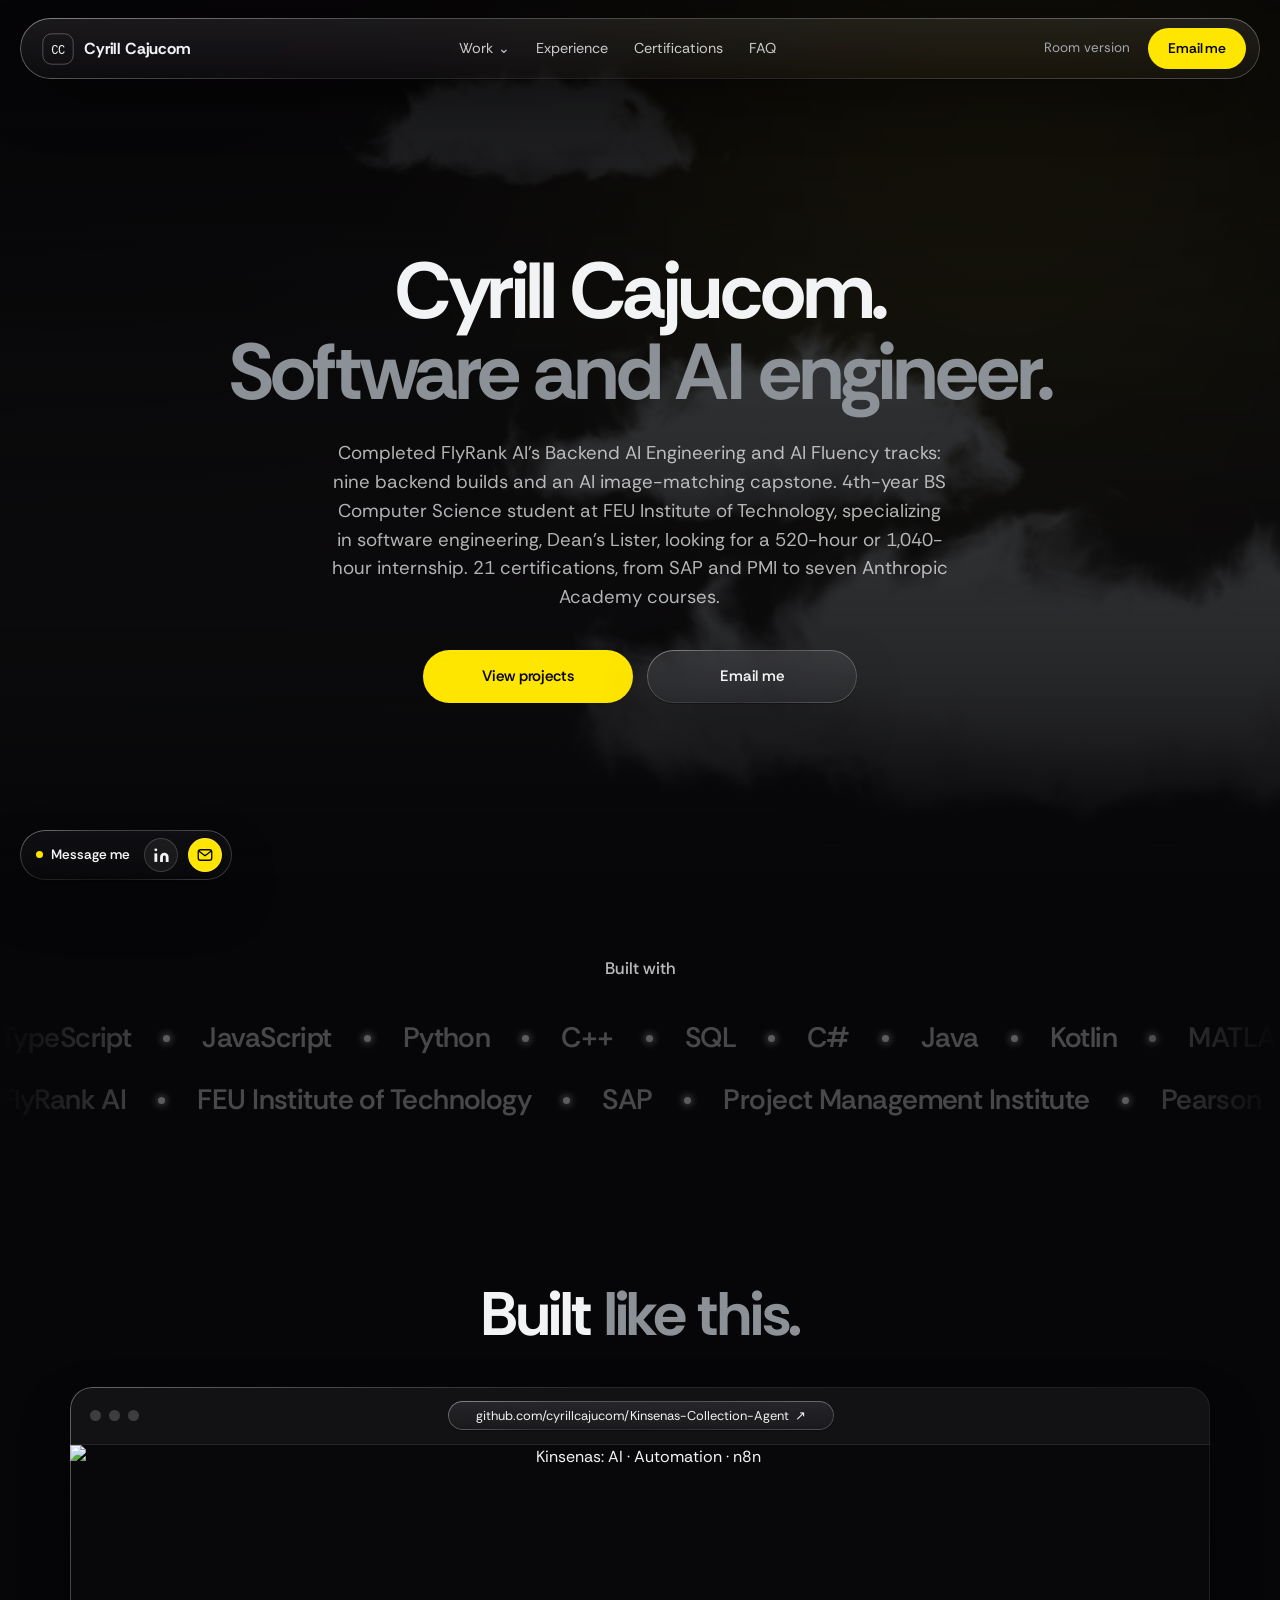
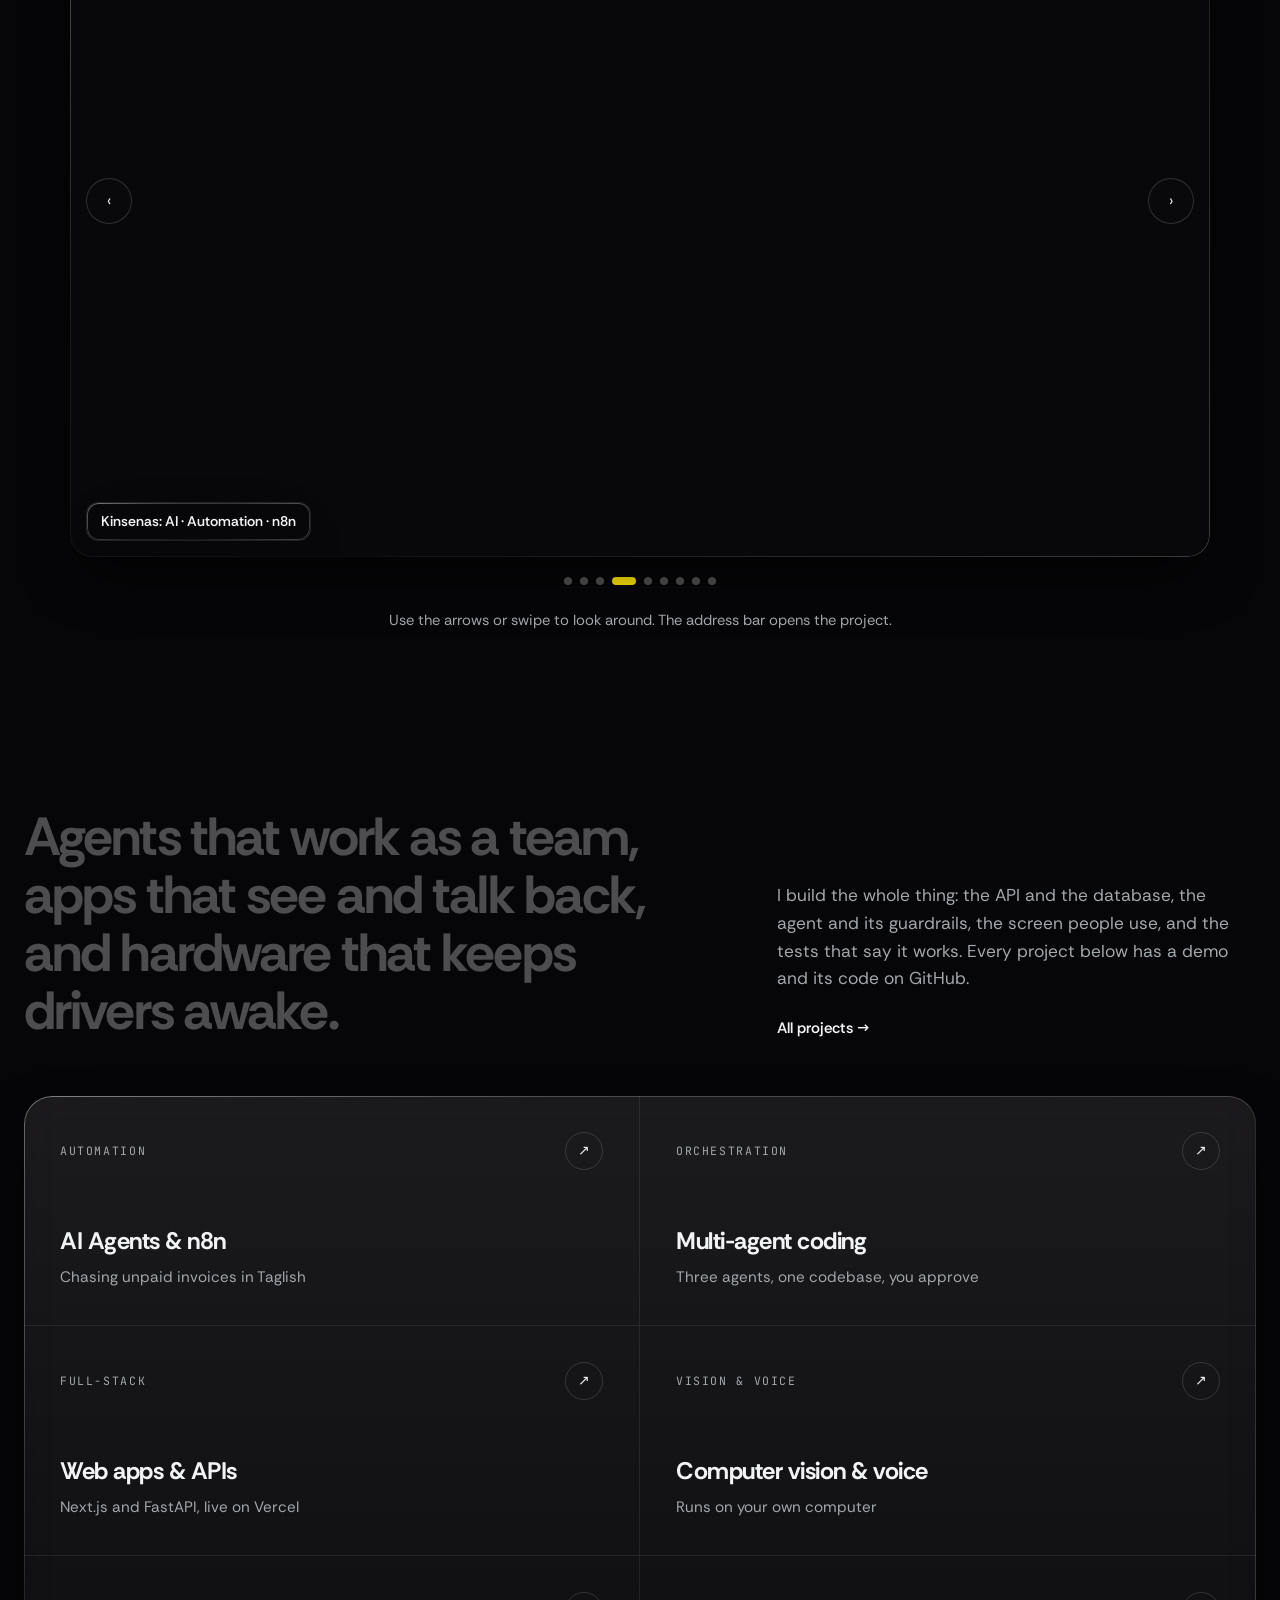
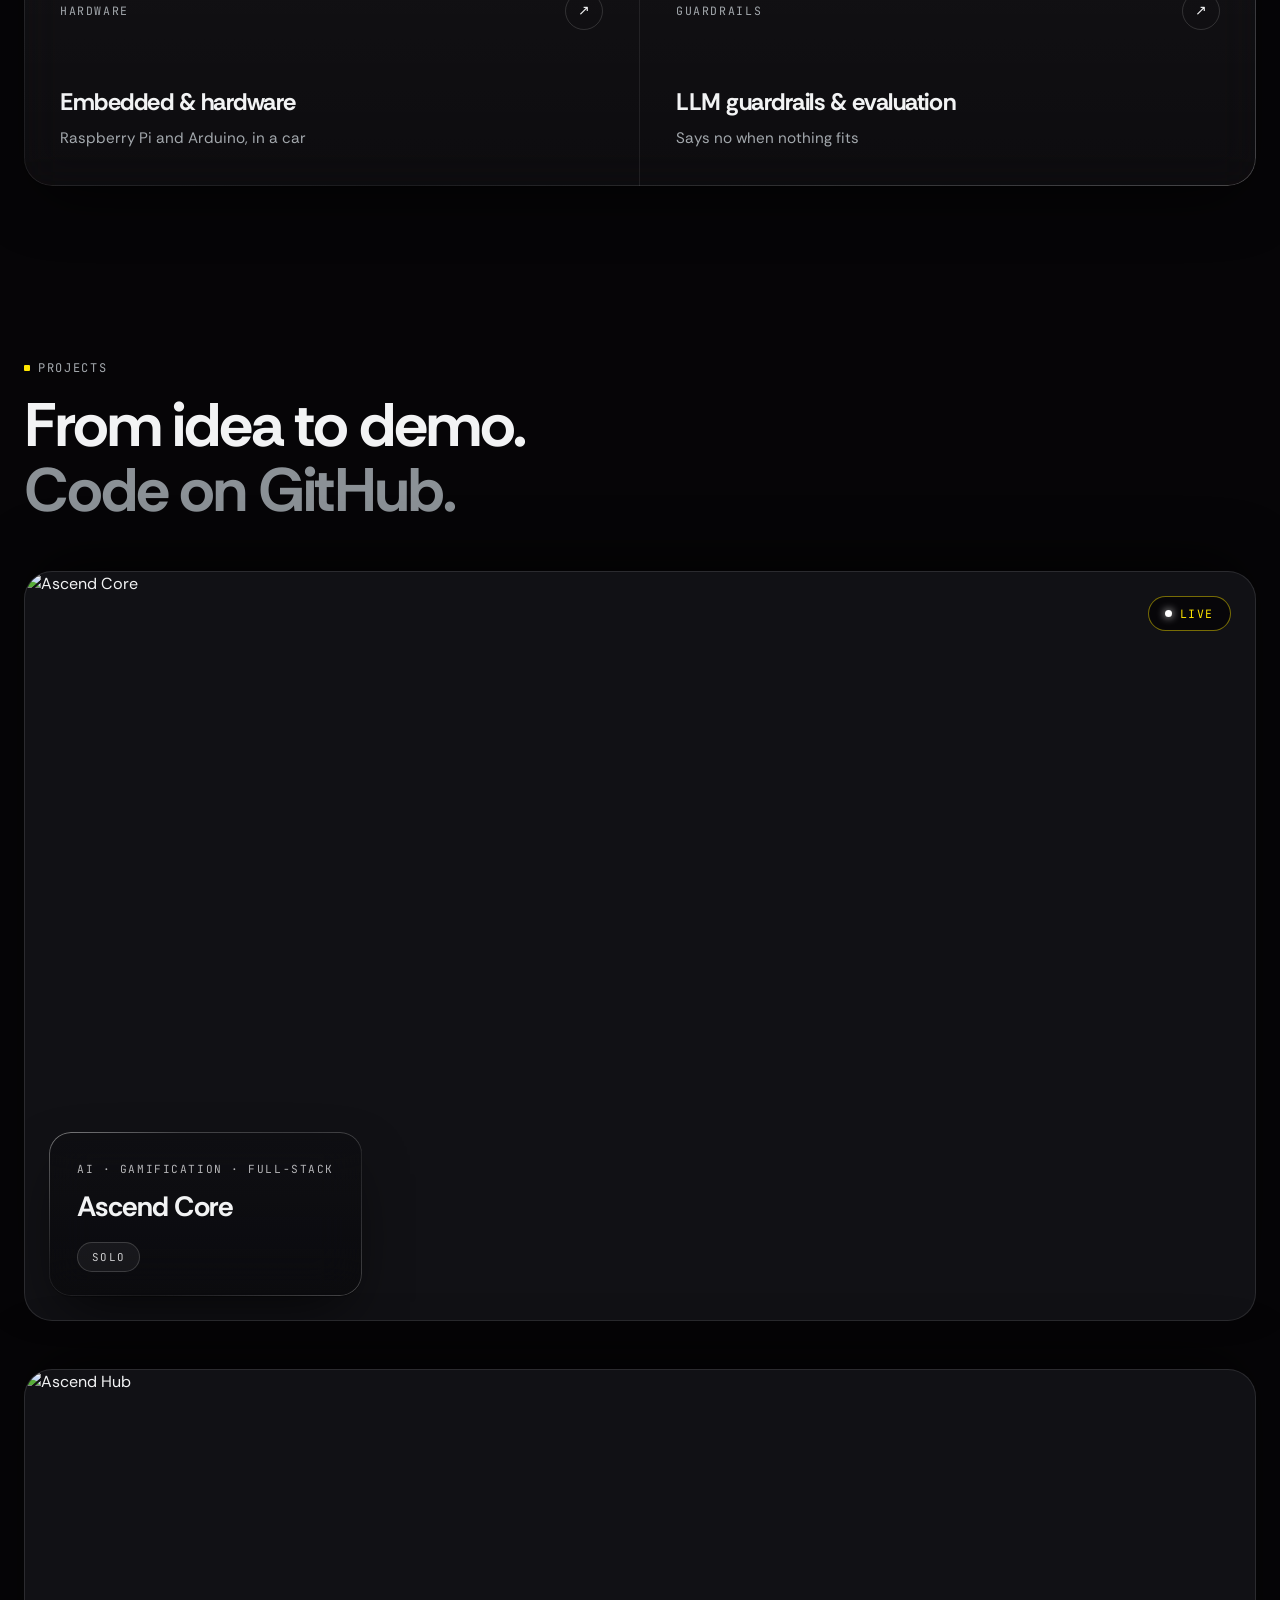
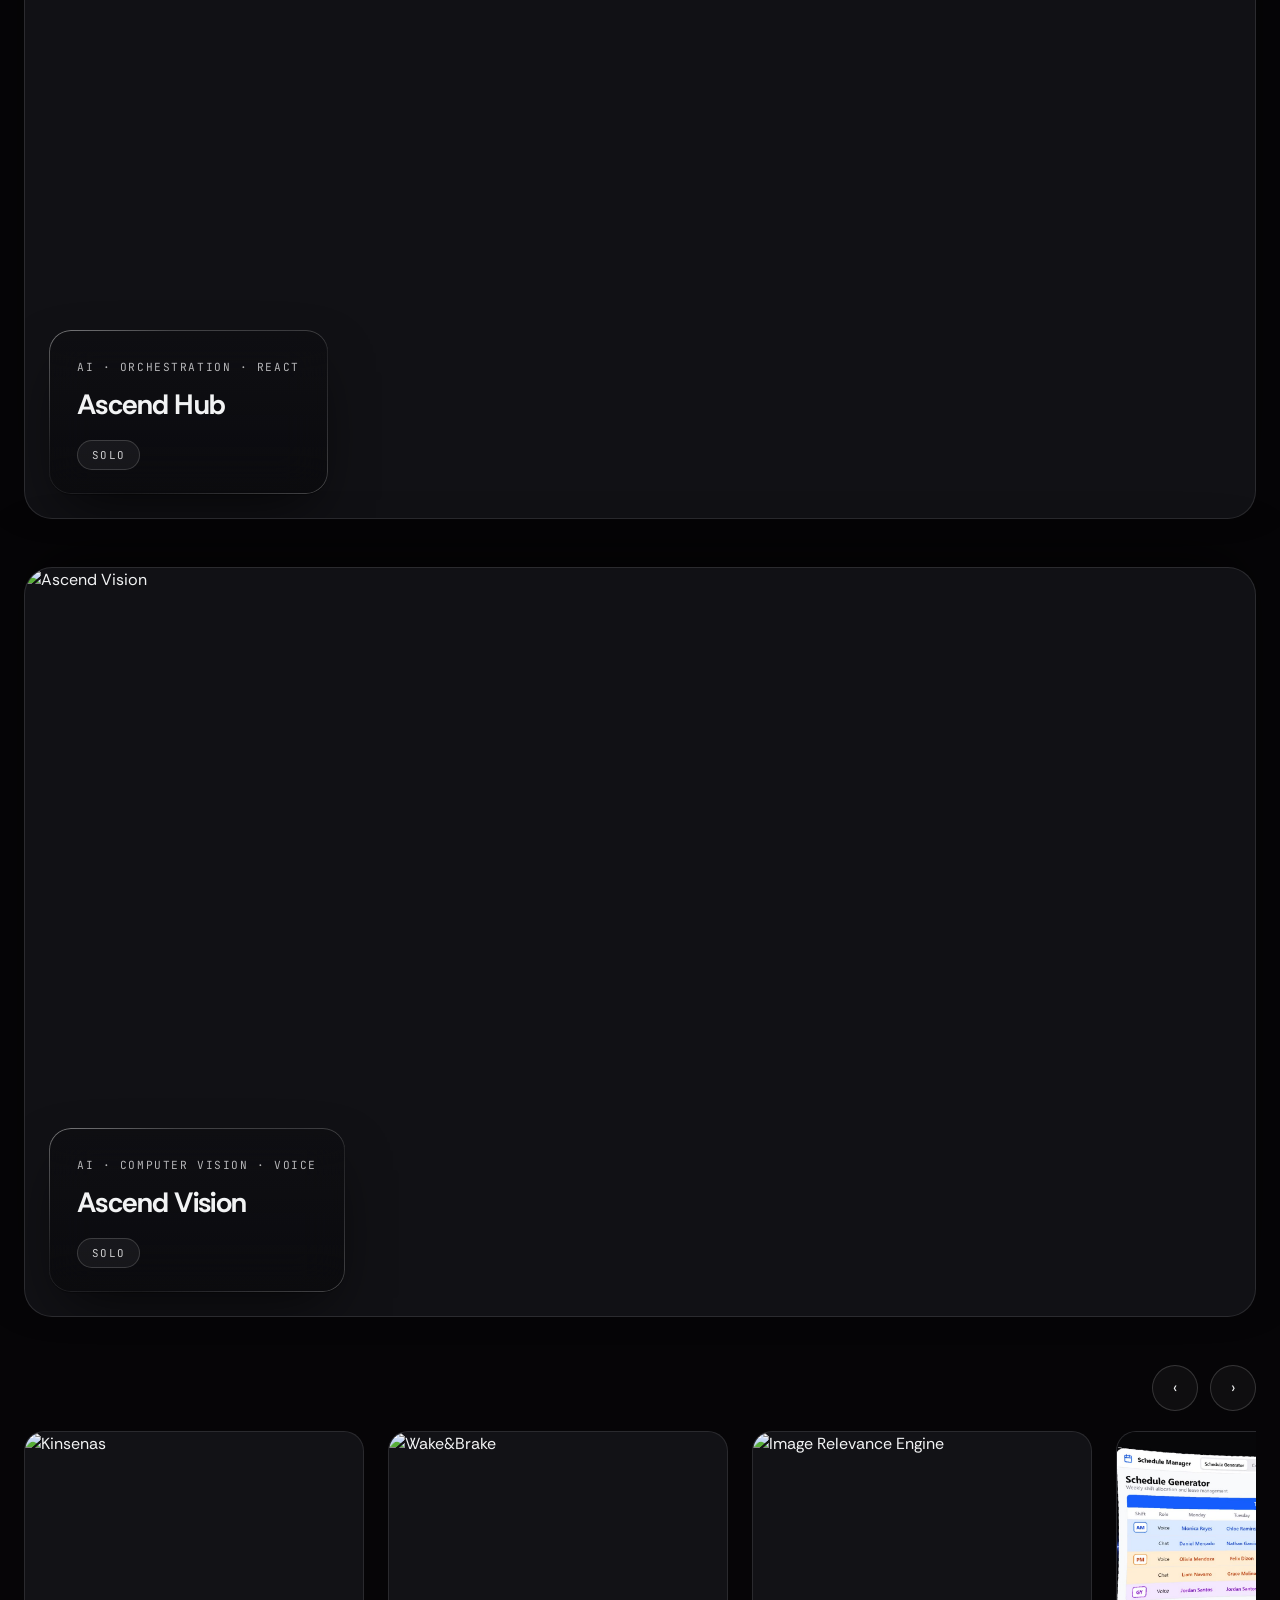
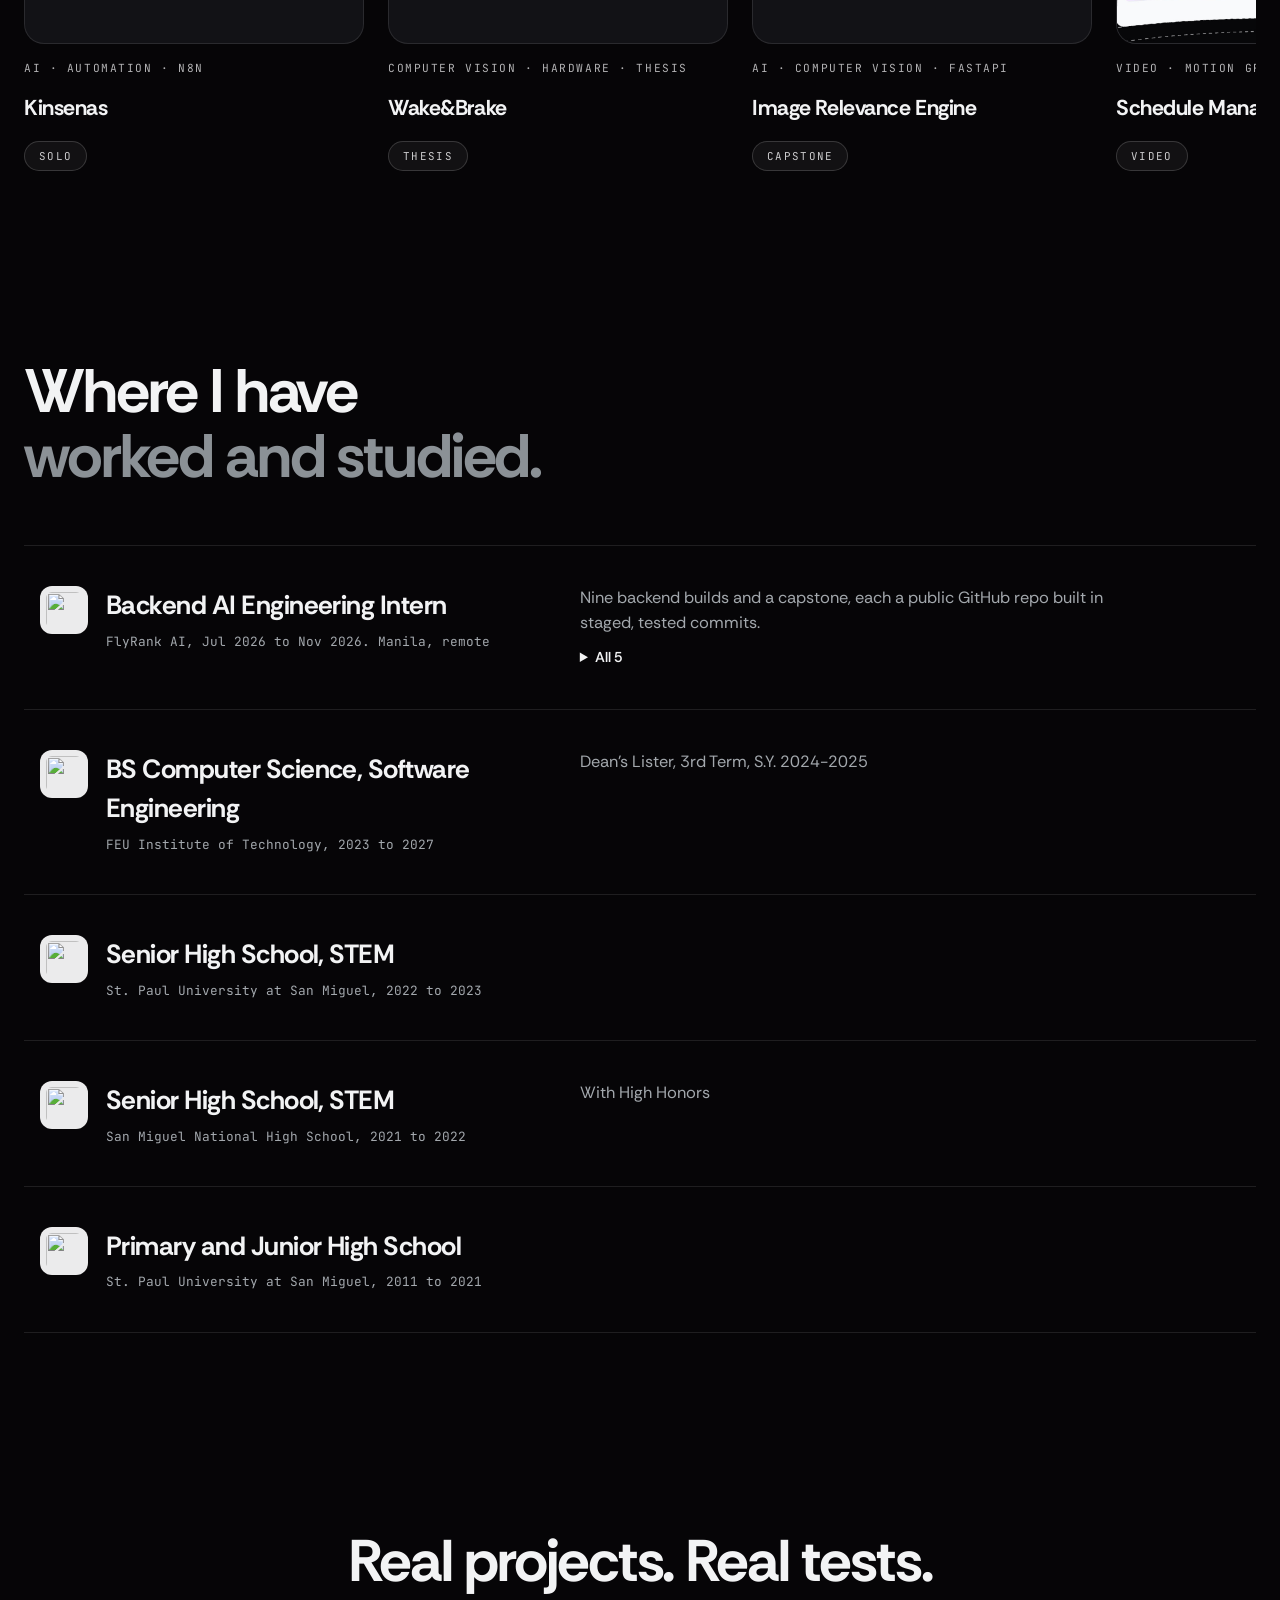
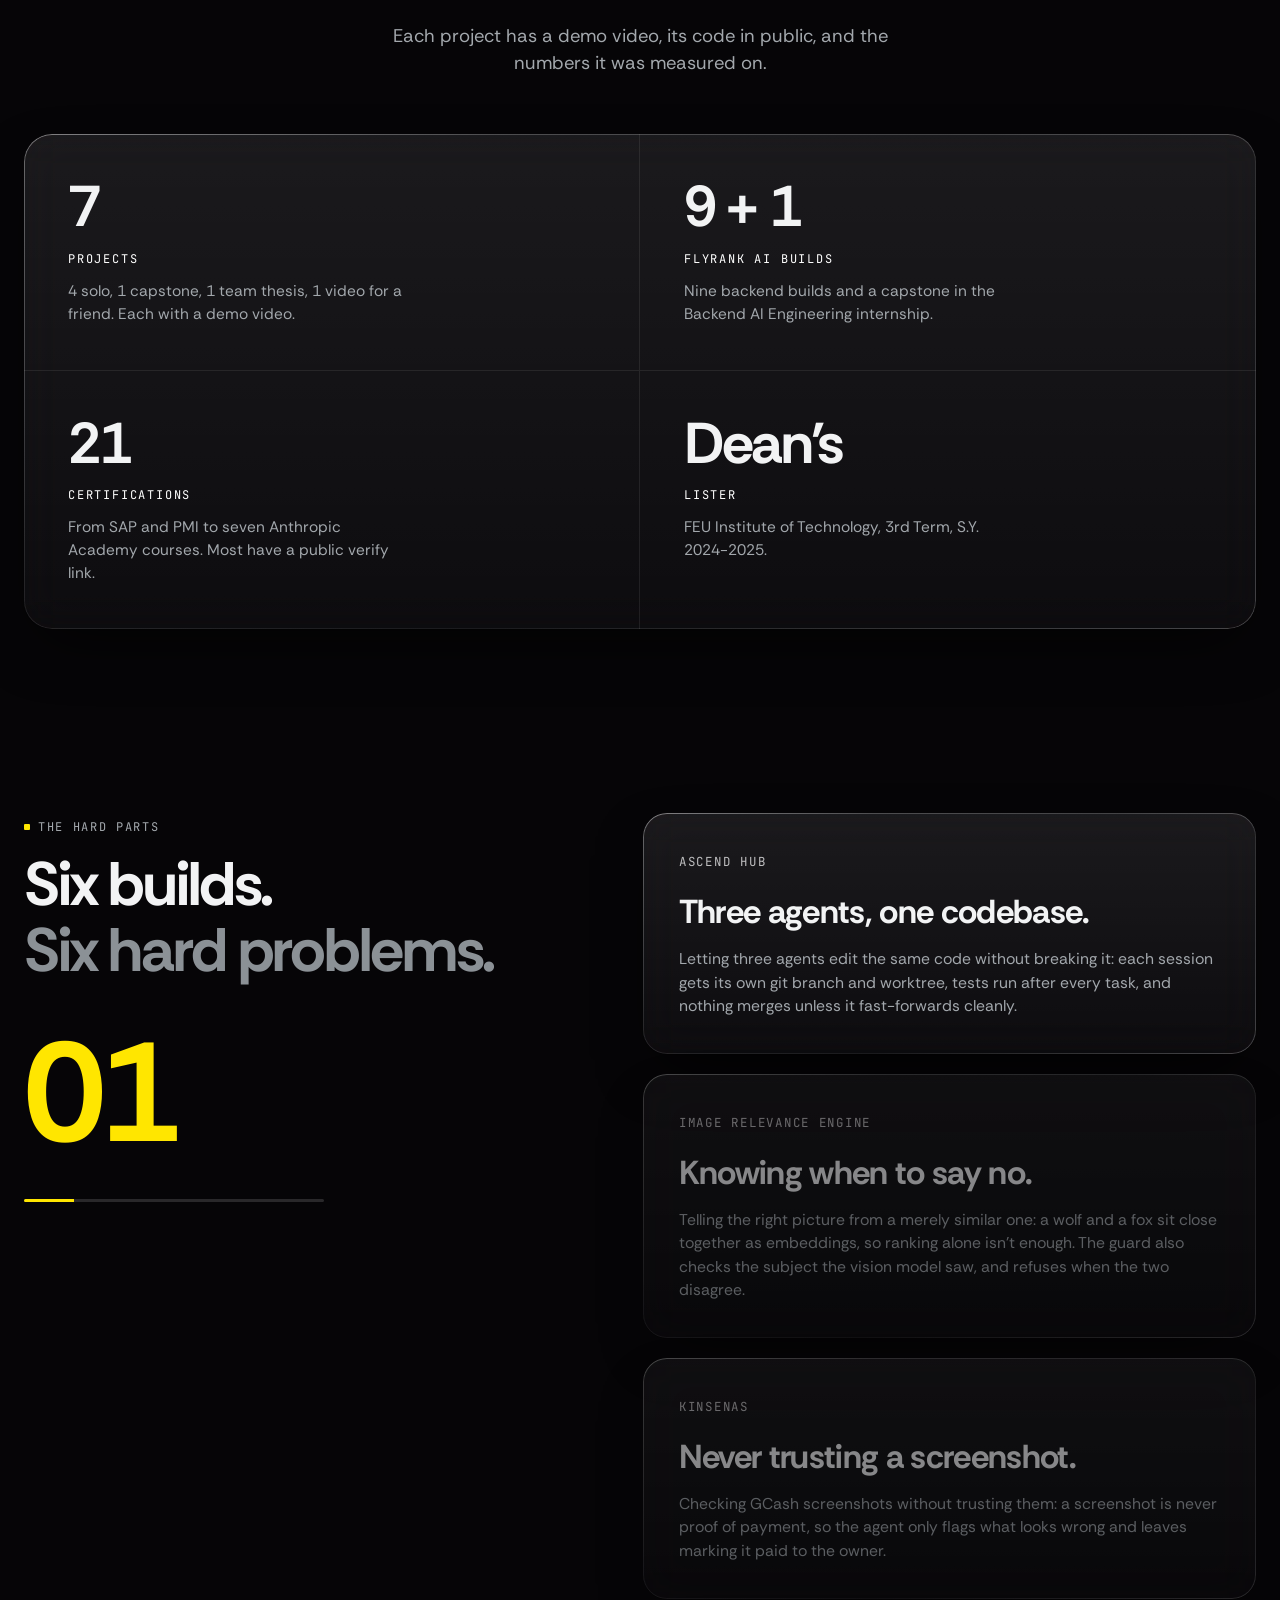
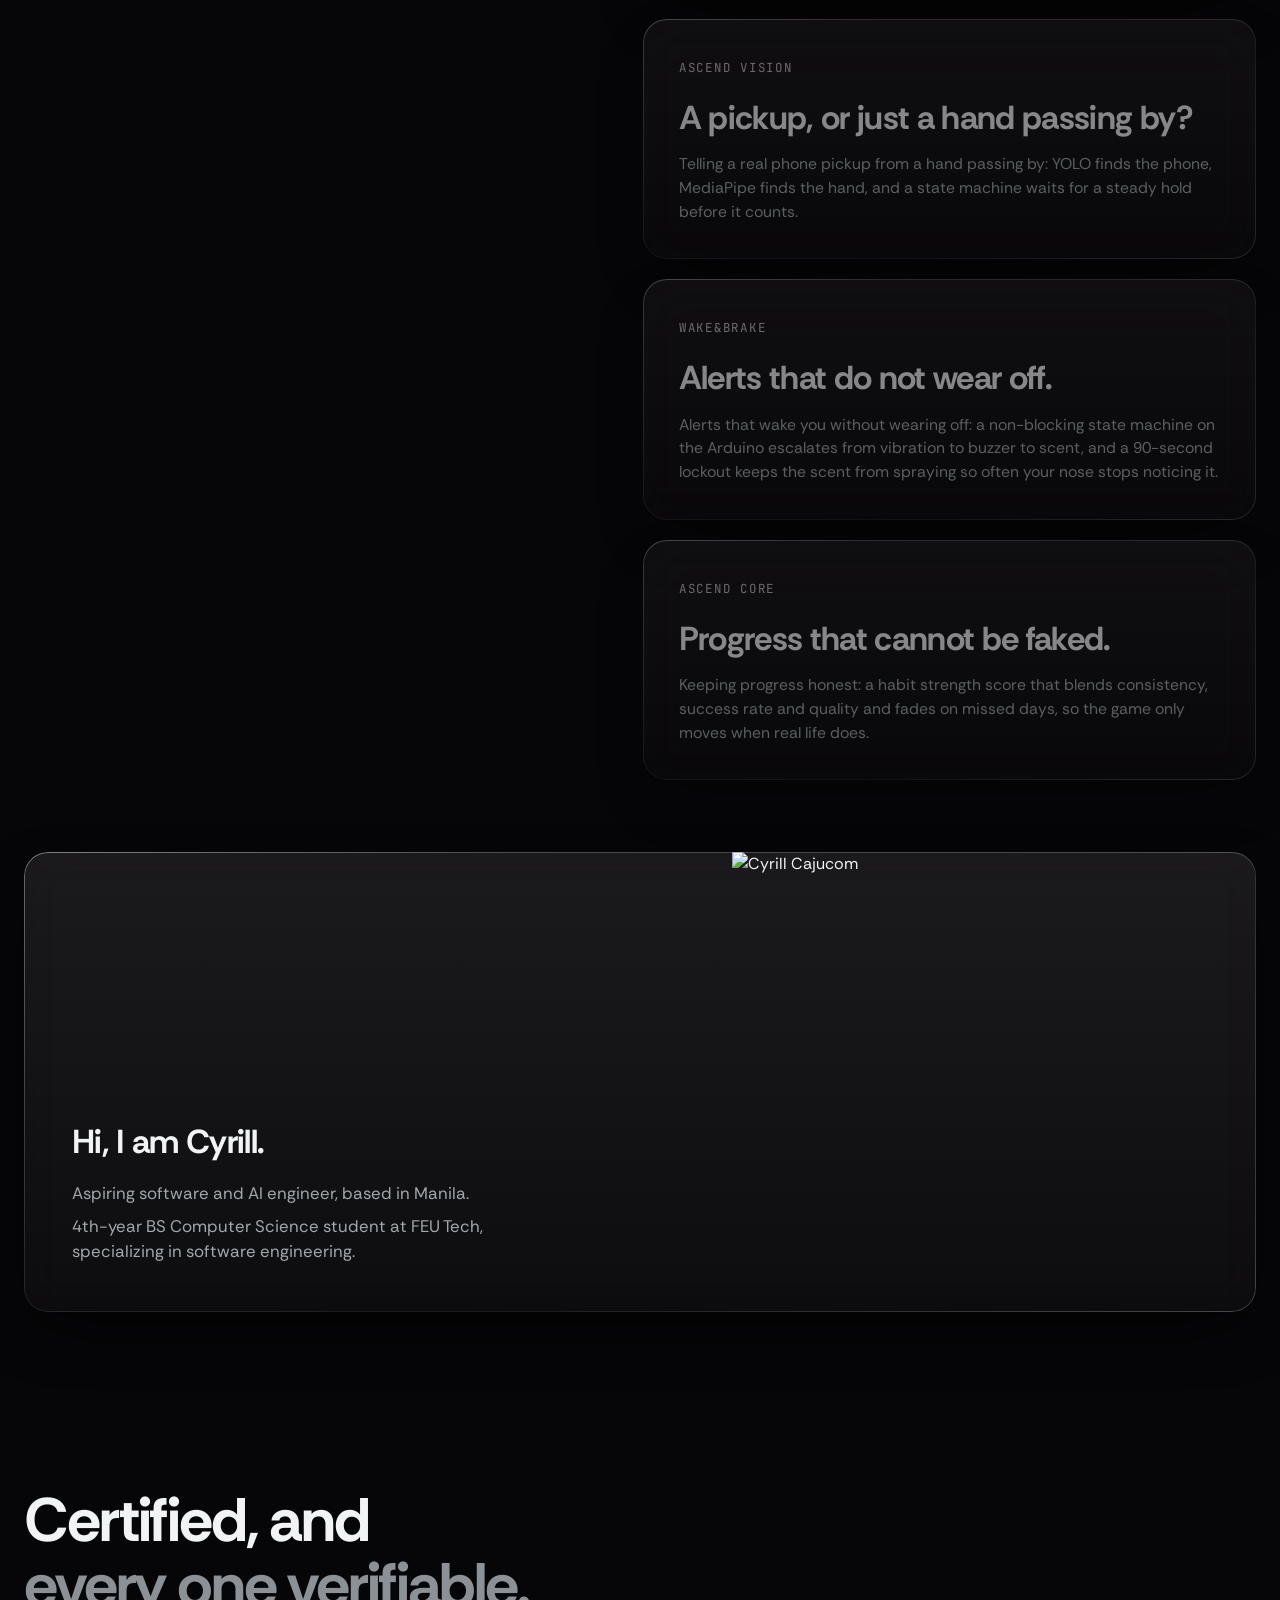
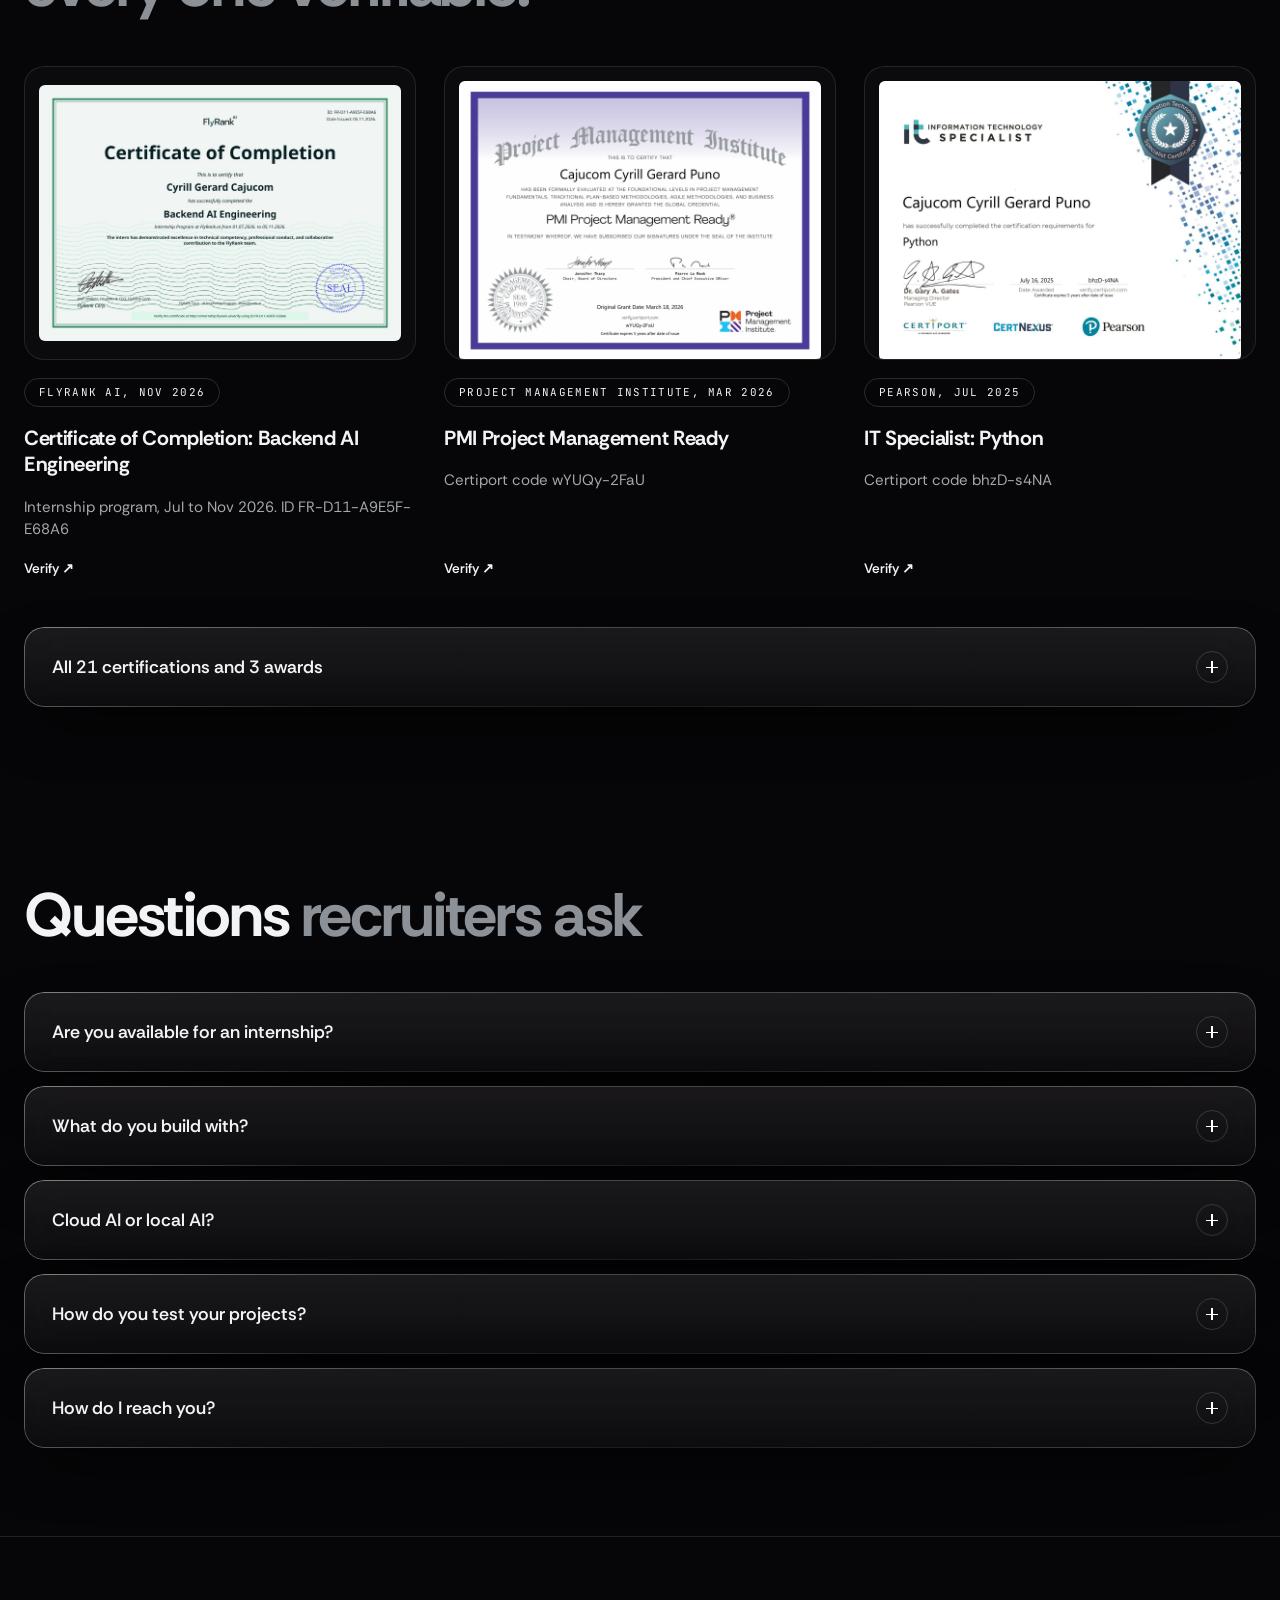
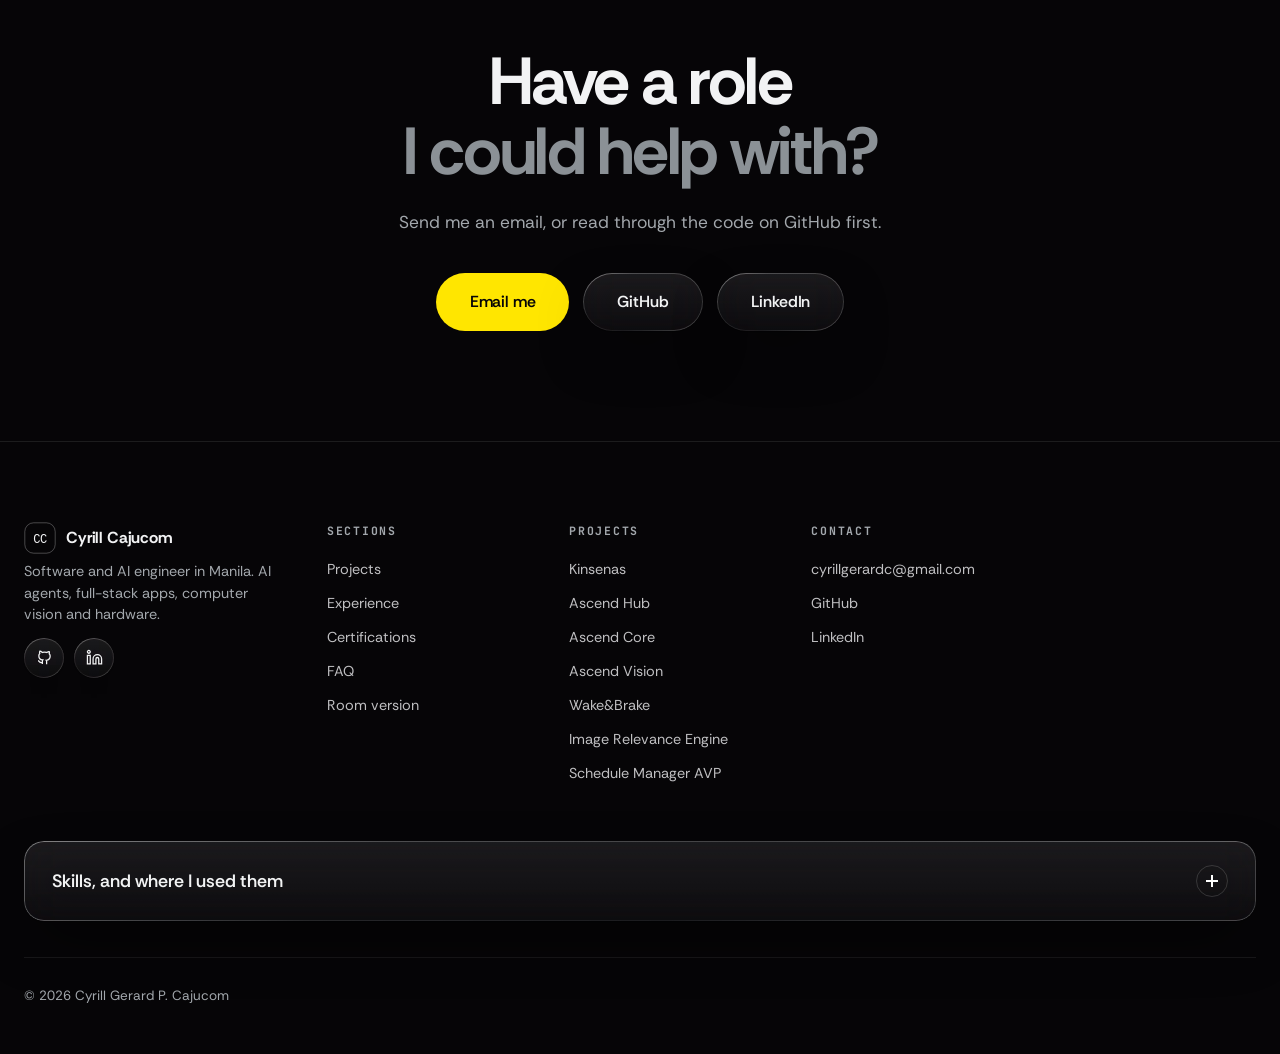
==== commit f9a2090d: "Polish the quick portfolio and tidy the room's text and buttons Quick portfolio - Three colours: nea" ====
--- a/portfolio.html
+++ b/portfolio.html
@@ -89,14 +89,12 @@
       <div class="hero-shade"></div>
     </div>
     <div class="hero-inner">
-      <span class="chip glass">SOFTWARE &amp; AI ENGINEER · MANILA</span>
-      <h1 class="hero-title"><span class="line">Engineered properly.</span><span class="line chrome">Built to ship.</span></h1>
+      <h1 class="hero-title"><span class="line">Cyrill Cajucom.</span><span class="line chrome">Software and AI engineer.</span></h1>
       <p class="hero-sub">Completed FlyRank AI&#39;s Backend AI Engineering and AI Fluency tracks: nine backend builds and an AI image-matching capstone. 4th-year BS Computer Science student at FEU Institute of Technology, specializing in software engineering, Dean&#39;s Lister, looking for a 520-hour or 1,040-hour internship. 21 certifications, from SAP and PMI to seven Anthropic Academy courses.</p>
       <div class="hero-ctas">
         <a class="btn btn-solid" href="#work"><span>View projects</span></a>
         <a class="btn btn-glass glass" href="mailto:cyrillgerardc@gmail.com"><span>Email me</span></a>
       </div>
-      <div class="hero-meta"><span>1 INTERNSHIP</span><span>21 CERTIFICATIONS</span><span>DEAN&#39;S LISTER</span><span>OPEN TO INTERNSHIPS</span></div>
     </div>
   </section>
 
@@ -110,7 +108,6 @@
 
   <section id="built" class="built">
     <div class="built-head">
-      <span class="chip glass"><i class="dot"></i>Recent builds</span>
       <h2 class="display"><span class="line">Built <span class="chrome">like this.</span></span></h2>
     </div>
     <div class="built-stage">
@@ -253,11 +250,11 @@
             <div><h3>Backend AI Engineering Intern</h3><span class="row-meta">FlyRank AI, Jul 2026 to Nov 2026. Manila, remote</span></div>
           </div>
           <div class="row-body">
-            <p>Backend AI Engineering track: nine builds plus a capstone, each a public GitHub repo built in staged, tested commits.</p>
+            <p>Nine backend builds and a capstone, each a public GitHub repo built in staged, tested commits.</p>
             
               <details class="row-more">
-                <summary>All 10</summary>
-                <ul><li>REST APIs in Python and FastAPI: a CRUD task API with data validation and Swagger docs, moved from SQLite to PostgreSQL in Docker Compose with a persistent volume.</li><li>Supabase auth: signup, login, bearer-token protected routes and logout, with secrets kept out of the repo.</li><li>A polite web scraper with rate limiting and caching, and Inngest background jobs with retries and scheduled runs.</li><li>A PDF report API that reuses finished reports and blocks duplicates under concurrent requests.</li><li>An LLM behind an API: a versioned prompt, validated structured output with one repair try, usage logs, a kill switch and bounded retries.</li><li>An AI decision flow: a React Flow editor whose YES and NO branches run as Inngest steps on the LLM’s answer.</li><li>Capstone: an image-matching engine with local vision models, semantic ranking and a guard that refuses mismatched or uncertain images. 9 of 10 picks judged relevant on human review.</li><li>General AI Fluency track: audited my weekly workflow for what to hand to AI, iterated prompts, and planned and shipped a portfolio site with AI, disclosing its use.</li><li>Completed with a certificate.</li></ul>
+                <summary>All 5</summary>
+                <ul><li>REST APIs in Python and FastAPI with validation and Swagger docs, moved from SQLite to PostgreSQL in Docker Compose, with Supabase auth on protected routes.</li><li>Background work: a rate-limited, cached web scraper, Inngest jobs with retries and schedules, and a PDF report API that blocks duplicates under concurrent requests.</li><li>An LLM behind an API: a versioned prompt, validated structured output with one repair try, usage logs, a kill switch and bounded retries.</li><li>Capstone: an image-matching engine with local vision models, semantic ranking and a guard that refuses mismatched or uncertain images. 9 of 10 picks judged relevant on human review.</li></ul>
               </details>
           </div>
         </article>
@@ -392,11 +389,12 @@
           </li>
       </ol>
     </div>
-    <article class="tile tile-photo" style="background-image:linear-gradient(90deg,#050506 35%,rgba(5,5,6,.6) 60%,rgba(5,5,6,0) 85%),url('photos/me-tie.jpg')">
-      <div class="tile-photo-inner glass">
+    <article class="about glass">
+      <div class="about-text">
         <h3>Hi, I am Cyrill.</h3>
         <p>Aspiring software and AI engineer, based in Manila.</p><p>4th-year BS Computer Science student at FEU Tech, specializing in software engineering.</p>
       </div>
+      <img class="about-img" src="photos/me-tie.jpg" alt="Cyrill Cajucom" width="800" height="1000" loading="lazy">
     </article>
   </section>
 
@@ -668,7 +666,7 @@
     <h4>What it does</h4><ul><li>Reminders go out 1 to 3 days after payday, the 15th and the end of the month, and never on Sundays or Philippine holidays</li><li>Gemini writes each email, firmer at each stage, following the owner&#39;s notes and the customer&#39;s promise history</li><li>Firmer emails and payment-plan offers wait for one tap in Telegram</li><li>Reads Taglish replies as paid, promise, dispute or payment plan, and turns &quot;babayaran ko sa Friday&quot; into a real date</li><li>A promise score for each customer: a broken promise gets chased again</li><li>Fake-receipt red flags: Gemini reads GCash and bank screenshots and flags reused reference numbers, wrong amounts and old dates</li><li>An n8n Agent on Telegram answers the owner in Taglish, and asks before it changes anything</li><li>A daily call list, a Monday summary, and an alert whenever a run fails</li></ul>
     <h4>Results</h4><ul><li>5 workflows and 1 n8n Agent, about 48 nodes</li><li>About 40 test runs with test invoices, covering every path: approve, decline, promise, paid, broken promise, payday, holiday, receipt flags and duplicates</li><li>Fixed while testing: a table update wiping columns, a hidden tab in a field name, runs on UTC instead of Manila time, and Gemini&#39;s free-tier limits</li></ul>
     <h4>The hardest part</h4><p>Checking GCash screenshots without trusting them: a screenshot is never proof of payment, so the agent only flags what looks wrong and leaves marking it paid to the owner.</p>
-    <h4>Screens</h4><div class="project-shots"><figure><img src="photos/works/kinsenas-approval.jpg" alt="A Gemini-written reminder, waiting for one tap" loading="lazy"><figcaption>A Gemini-written reminder, waiting for one tap</figcaption></figure><figure><img src="photos/works/kinsenas-chase.jpg" alt="The daily chase, in n8n" loading="lazy"><figcaption>The daily chase, in n8n</figcaption></figure><figure><img src="photos/works/kinsenas-promise.jpg" alt="A Taglish promise, turned into a date" loading="lazy"><figcaption>A Taglish promise, turned into a date</figcaption></figure><figure><img src="photos/works/kinsenas-receipt.jpg" alt="A reused GCash receipt, flagged" loading="lazy"><figcaption>A reused GCash receipt, flagged</figcaption></figure><figure><img src="photos/works/kinsenas-agent.jpg" alt="The owner&#39;s assistant, asking before it acts" loading="lazy"><figcaption>The owner&#39;s assistant, asking before it acts</figcaption></figure><figure><img src="photos/works/kinsenas-replies.jpg" alt="Sorting replies with a Text Classifier" loading="lazy"><figcaption>Sorting replies with a Text Classifier</figcaption></figure><figure><img src="photos/works/kinsenas-call-list.jpg" alt="Approved, then the daily call list" loading="lazy"><figcaption>Approved, then the daily call list</figcaption></figure></div>
+    <h4>Screens</h4><div class="project-shots"><figure><a href="photos/works/kinsenas-approval.jpg" target="_blank" rel="noopener" title="Open full size"><img src="photos/works/kinsenas-approval.jpg" alt="A Gemini-written reminder, waiting for one tap" loading="lazy"></a><figcaption>A Gemini-written reminder, waiting for one tap</figcaption></figure><figure><a href="photos/works/kinsenas-chase.jpg" target="_blank" rel="noopener" title="Open full size"><img src="photos/works/kinsenas-chase.jpg" alt="The daily chase, in n8n" loading="lazy"></a><figcaption>The daily chase, in n8n</figcaption></figure><figure><a href="photos/works/kinsenas-promise.jpg" target="_blank" rel="noopener" title="Open full size"><img src="photos/works/kinsenas-promise.jpg" alt="A Taglish promise, turned into a date" loading="lazy"></a><figcaption>A Taglish promise, turned into a date</figcaption></figure><figure><a href="photos/works/kinsenas-receipt.jpg" target="_blank" rel="noopener" title="Open full size"><img src="photos/works/kinsenas-receipt.jpg" alt="A reused GCash receipt, flagged" loading="lazy"></a><figcaption>A reused GCash receipt, flagged</figcaption></figure></div>
     <div class="project-links"><a class="btn btn-glass glass btn-sm" href="https://github.com/cyrillcajucom/Kinsenas-Collection-Agent" target="_blank" rel="noopener"><span>View on GitHub ↗</span></a></div>
    </div>
   </dialog>
@@ -689,7 +687,7 @@
     <h4>What it does</h4><ul><li>Three AI coding agents plan, build, review and merge as a team in the Agent Room, with a commit and your checks after every task</li><li>Approval gates: you approve the roles, the plan and the result, and can send a step back with a note</li><li>Skills: each role gets a library of skills, and the agents open the ones a task needs. The room counts which ones get read and flags the stale ones</li><li>Skills the agents write: after a session, the orchestrator can turn what it learned into a new skill, safety-scanned before it is saved</li><li>Subscription limits: a 5-hour and a weekly bar for each agent, and a task moves to another coder when one is nearly out</li><li>Debates: the agents argue a question, then show where they agree, where they disagree, and a verdict</li><li>A scorecard of how each agent&#39;s work went</li><li>A shelf of CRT televisions showing every agent&#39;s status</li><li>Between sessions, the same TV plays Spotify, the weather, YouTube and a little game</li></ul>
     <h4>Results</h4><ul><li>Three AI agents on one task, with three approval gates for you</li><li>100 automated test files, across the Agent Room, the status shelf and the media TVs</li><li>Runs entirely on your computer, on 127.0.0.1 only</li></ul>
     <h4>The hardest part</h4><p>Letting three agents edit the same code without breaking it: each session gets its own git branch and worktree, tests run after every task, and nothing merges unless it fast-forwards cleanly.</p>
-    <h4>Screens</h4><div class="project-shots"><figure><img src="photos/works/hub-room-coding.jpg" alt="The Agent Room while the team codes" loading="lazy"><figcaption>The Agent Room while the team codes</figcaption></figure><figure><img src="photos/works/hub-room-start.jpg" alt="Starting a new session" loading="lazy"><figcaption>Starting a new session</figcaption></figure><figure><img src="photos/works/hub-room-debate.jpg" alt="A debate, ending in a verdict" loading="lazy"><figcaption>A debate, ending in a verdict</figcaption></figure><figure><img src="photos/works/hub-room-gate.jpg" alt="An approval gate waiting for you" loading="lazy"><figcaption>An approval gate waiting for you</figcaption></figure><figure><img src="photos/works/hub-room-workflow.jpg" alt="The workflow behind a task" loading="lazy"><figcaption>The workflow behind a task</figcaption></figure><figure><img src="photos/works/hub-room-themes.jpg" alt="Room themes" loading="lazy"><figcaption>Room themes</figcaption></figure><figure><img src="photos/works/hub-tray-remote.jpg" alt="The tray remote" loading="lazy"><figcaption>The tray remote</figcaption></figure></div>
+    <h4>Screens</h4><div class="project-shots"><figure><a href="photos/works/hub-room-coding.jpg" target="_blank" rel="noopener" title="Open full size"><img src="photos/works/hub-room-coding.jpg" alt="The Agent Room while the team codes" loading="lazy"></a><figcaption>The Agent Room while the team codes</figcaption></figure><figure><a href="photos/works/hub-room-start.jpg" target="_blank" rel="noopener" title="Open full size"><img src="photos/works/hub-room-start.jpg" alt="Starting a new session" loading="lazy"></a><figcaption>Starting a new session</figcaption></figure><figure><a href="photos/works/hub-room-debate.jpg" target="_blank" rel="noopener" title="Open full size"><img src="photos/works/hub-room-debate.jpg" alt="A debate, ending in a verdict" loading="lazy"></a><figcaption>A debate, ending in a verdict</figcaption></figure><figure><a href="photos/works/hub-room-gate.jpg" target="_blank" rel="noopener" title="Open full size"><img src="photos/works/hub-room-gate.jpg" alt="An approval gate waiting for you" loading="lazy"></a><figcaption>An approval gate waiting for you</figcaption></figure></div>
     <div class="project-links"><a class="btn btn-glass glass btn-sm" href="https://github.com/cyrillcajucom/ascend-hub" target="_blank" rel="noopener"><span>View on GitHub ↗</span></a></div>
    </div>
   </dialog>
@@ -710,7 +708,7 @@
     <h4>What it does</h4><ul><li>AIRA, an AI advisor built on Gemini, acts for you: tell it what you did and it logs the quest, builds habit schedules and generates workouts</li><li>AI briefings: a morning report, decay warnings and readiness alerts</li><li>AI analysis of your progress and stats: workout performance, boss trajectory, tower defeats and shop spending</li><li>A quest board: three quest sizes, subtask checklists, and columns you drag quests between</li><li>A merchant shop with a rotating daily stock: gear, potions, streak shields and mystery eggs</li><li>Eggs hatch from your real walking steps into one of 20 dragons, which level up beside you</li><li>Achievements across combat, fitness, discipline, knowledge and exploration, unlocking titles and perks</li><li>Automations: rules that react to phone use, drowsiness and posture signals</li><li>A skill tree, world bosses fed by your habits, and a 20-floor auto-combat tower</li><li>Built with Next.js, FastAPI and PostgreSQL</li></ul>
     <h4>Results</h4><ul><li>19 app screens, backed by more than 20 API routers</li><li>Live on Vercel, with the FastAPI backend on Render and PostgreSQL on Neon</li><li>Tested with Vitest and Playwright</li></ul>
     <h4>The hardest part</h4><p>Keeping progress honest: a habit strength score that blends consistency, success rate and quality and fades on missed days, so the game only moves when real life does.</p>
-    <h4>Screens</h4><div class="project-shots"><figure><img src="photos/works/core-tower.jpg" alt="The Ascend Tower" loading="lazy"><figcaption>The Ascend Tower</figcaption></figure><figure><img src="photos/works/core-missions.jpg" alt="Missions and the quest board" loading="lazy"><figcaption>Missions and the quest board</figcaption></figure><figure><img src="photos/works/core-shop.jpg" alt="Bramblewick&#39;s Emporium, the merchant shop" loading="lazy"><figcaption>Bramblewick&#39;s Emporium, the merchant shop</figcaption></figure><figure><img src="photos/works/core-skills.jpg" alt="The Celestial Starchart skill tree" loading="lazy"><figcaption>The Celestial Starchart skill tree</figcaption></figure><figure><img src="photos/works/core-aira-system.jpg" alt="AIRA, the AI advisor" loading="lazy"><figcaption>AIRA, the AI advisor</figcaption></figure><figure><img src="photos/works/core-workout.jpg" alt="Workout logging, by muscle group" loading="lazy"><figcaption>Workout logging, by muscle group</figcaption></figure><figure><img src="photos/works/core-sleep.jpg" alt="Sleep tracking" loading="lazy"><figcaption>Sleep tracking</figcaption></figure><figure><img src="photos/works/core-achievements.jpg" alt="Achievements" loading="lazy"><figcaption>Achievements</figcaption></figure><figure><img src="photos/works/core-automations.jpg" alt="The automations engine" loading="lazy"><figcaption>The automations engine</figcaption></figure></div>
+    <h4>Screens</h4><div class="project-shots"><figure><a href="photos/works/core-tower.jpg" target="_blank" rel="noopener" title="Open full size"><img src="photos/works/core-tower.jpg" alt="The Ascend Tower" loading="lazy"></a><figcaption>The Ascend Tower</figcaption></figure><figure><a href="photos/works/core-missions.jpg" target="_blank" rel="noopener" title="Open full size"><img src="photos/works/core-missions.jpg" alt="Missions and the quest board" loading="lazy"></a><figcaption>Missions and the quest board</figcaption></figure><figure><a href="photos/works/core-shop.jpg" target="_blank" rel="noopener" title="Open full size"><img src="photos/works/core-shop.jpg" alt="Bramblewick&#39;s Emporium, the merchant shop" loading="lazy"></a><figcaption>Bramblewick&#39;s Emporium, the merchant shop</figcaption></figure><figure><a href="photos/works/core-skills.jpg" target="_blank" rel="noopener" title="Open full size"><img src="photos/works/core-skills.jpg" alt="The Celestial Starchart skill tree" loading="lazy"></a><figcaption>The Celestial Starchart skill tree</figcaption></figure></div>
     <div class="project-links"><a class="btn btn-glass glass btn-sm" href="https://ascend-core.vercel.app/landing" target="_blank" rel="noopener"><span>Live site ↗</span></a><a class="btn btn-glass glass btn-sm" href="https://github.com/cyrillcajucom/ascend-core" target="_blank" rel="noopener"><span>GitHub ↗</span></a></div>
    </div>
   </dialog>
@@ -731,7 +729,7 @@
     <h4>What it does</h4><ul><li>She watches how you work: phone pickups with YOLO and MediaPipe, plus posture, drowsiness, yawns, expressions and hand gestures</li><li>She talks in her own voice, made offline with Kokoro, and listens with faster-whisper on your computer</li><li>An animated eye that follows your face, reacts to your voice, and shows when she is listening, thinking or asleep</li><li>Browser use: research and page tasks in a separate browser that asks before anything changes</li><li>Gentle reminders through the day: meals with your calories so far, water by the glass, the weather for your places, and your GitHub streak</li><li>A Discord bot and phone chat, so you can ask her things away from the desk</li><li>Commitment chaser: say &quot;remind me Friday&quot;, and it looks for a matching commit before it asks</li><li>Focus blocks that hold notices, answer Discord messages for you, and sum up what waited</li><li>Slump detector: compares your last three days with your usual and offers one small step</li><li>Show me once: say &quot;watch me&quot; and get a step-by-step guide with screenshots, narrated video and a transcript</li><li>Read this for me: your screen, a page or a PDF, as a plain summary with the red flags ranked</li><li>Approved memory: nothing is kept until you press Keep</li><li>For AI coding: prompt coach, license check, release notes and dormant work revival, and she answers Ascend Hub&#39;s approval gates by voice</li></ul>
     <h4>Results</h4><ul><li>A phone pickup only counts after a steady hold, which cuts false alarms</li><li>Assistant mode runs in about 620 MB of memory instead of 1.1 GB</li><li>Detection never leaves your computer; AI replies fall back from Gemini to Groq to Cerebras</li></ul>
     <h4>The hardest part</h4><p>Telling a real phone pickup from a hand passing by: YOLO finds the phone, MediaPipe finds the hand, and a state machine waits for a steady hold before it counts.</p>
-    <h4>Screens</h4><div class="project-shots"><figure><img src="photos/works/vision-chat.jpg" alt="Talking with Vision" loading="lazy"><figcaption>Talking with Vision</figcaption></figure><figure><img src="photos/works/vision-reminders.jpg" alt="Reminders: dinner, water and the weather" loading="lazy"><figcaption>Reminders: dinner, water and the weather</figcaption></figure><figure><img src="photos/works/vision-discord.jpg" alt="Asking Vision on Discord" loading="lazy"><figcaption>Asking Vision on Discord</figcaption></figure><figure><img src="photos/works/vision-eye.jpg" alt="Focus mode, and the eye" loading="lazy"><figcaption>Focus mode, and the eye</figcaption></figure><figure><img src="photos/works/vision-stats.jpg" alt="Phone and focus stats" loading="lazy"><figcaption>Phone and focus stats</figcaption></figure><figure><img src="photos/works/vision-food.jpg" alt="Food and water" loading="lazy"><figcaption>Food and water</figcaption></figure><figure><img src="photos/works/vision-memory.jpg" alt="Memory you approve" loading="lazy"><figcaption>Memory you approve</figcaption></figure><figure><img src="photos/works/vision-themes.jpg" alt="Tuning the eye" loading="lazy"><figcaption>Tuning the eye</figcaption></figure></div>
+    <h4>Screens</h4><div class="project-shots"><figure><a href="photos/works/vision-chat.jpg" target="_blank" rel="noopener" title="Open full size"><img src="photos/works/vision-chat.jpg" alt="Talking with Vision" loading="lazy"></a><figcaption>Talking with Vision</figcaption></figure><figure><a href="photos/works/vision-reminders.jpg" target="_blank" rel="noopener" title="Open full size"><img src="photos/works/vision-reminders.jpg" alt="Reminders: dinner, water and the weather" loading="lazy"></a><figcaption>Reminders: dinner, water and the weather</figcaption></figure><figure><a href="photos/works/vision-discord.jpg" target="_blank" rel="noopener" title="Open full size"><img src="photos/works/vision-discord.jpg" alt="Asking Vision on Discord" loading="lazy"></a><figcaption>Asking Vision on Discord</figcaption></figure><figure><a href="photos/works/vision-eye.jpg" target="_blank" rel="noopener" title="Open full size"><img src="photos/works/vision-eye.jpg" alt="Focus mode, and the eye" loading="lazy"></a><figcaption>Focus mode, and the eye</figcaption></figure></div>
     <div class="project-links"><a class="btn btn-glass glass btn-sm" href="https://github.com/cyrillcajucom/ascend-vision" target="_blank" rel="noopener"><span>View on GitHub ↗</span></a></div>
    </div>
   </dialog>
@@ -752,7 +750,7 @@
     <h4>What it does</h4><ul><li>Face and eye tracking with Haar cascades and dlib landmarks</li><li>Eye aspect ratio, blink rate, PERCLOS and head posture, to catch micro-sleeps and sustained drowsiness</li><li>Alerts that escalate through sound, vibration, a buzzer and scent</li><li>A live feed and stats served locally over Flask, shown in a companion app</li></ul>
     <h4>Results</h4><ul><li>Tested with 20 drivers in 45 to 60 minute driving-simulator sessions</li><li>The Pi hands each alert to the serial port in 0.19 ms (median of 110 alerts), 95% of them under 1 ms</li><li>About 12 frames per second on a Raspberry Pi 4</li><li>Rated 4.56 out of 5 for reliability and 4.47 for detection by the participants</li><li>Our AVP won 1st place, Overall Best AVP, at FEU Tech&#39;s CS Expo 2026, out of 105 groups and more than 400 students</li></ul>
     <h4>The hardest part</h4><p>Alerts that wake you without wearing off: a non-blocking state machine on the Arduino escalates from vibration to buzzer to scent, and a 90-second lockout keeps the scent from spraying so often your nose stops noticing it.</p>
-    <h4>Screens</h4><div class="project-shots"><figure><img src="photos/works/wake-exploded5_0372.jpg" alt="The whole system, wired together" loading="lazy"><figcaption>The whole system, wired together</figcaption></figure><figure><img src="photos/works/wake-eye-1.0.jpg" alt="What it watches for: eyes drifting shut" loading="lazy"><figcaption>What it watches for: eyes drifting shut</figcaption></figure><figure><img src="photos/works/wake-app-states.jpg" alt="The app, from safe to severe" loading="lazy"><figcaption>The app, from safe to severe</figcaption></figure><figure><img src="photos/works/wake-pi_hero.jpg" alt="The Raspberry Pi 4 running detection" loading="lazy"><figcaption>The Raspberry Pi 4 running detection</figcaption></figure><figure><img src="photos/works/wake-squad_0096.jpg" alt="The alert hardware: vibration, buzzer and scent" loading="lazy"><figcaption>The alert hardware: vibration, buzzer and scent</figcaption></figure><figure><img src="photos/works/wake-demo_console_0825.jpg" alt="The buzzer at the console" loading="lazy"><figcaption>The buzzer at the console</figcaption></figure><figure><img src="photos/works/wake-demo_seat_0695.jpg" alt="Vibration in the seat" loading="lazy"><figcaption>Vibration in the seat</figcaption></figure><figure><img src="photos/works/wake-diffuser_mist.jpg" alt="The scent diffuser" loading="lazy"><figcaption>The scent diffuser</figcaption></figure><figure><img src="photos/works/wake-lab2_0210.jpg" alt="The driving simulator setup" loading="lazy"><figcaption>The driving simulator setup</figcaption></figure><figure><img src="photos/works/wake-drive_wide.jpg" alt="The night drive it was built for" loading="lazy"><figcaption>The night drive it was built for</figcaption></figure></div>
+    <h4>Screens</h4><div class="project-shots"><figure><a href="photos/works/wake-exploded5_0372.jpg" target="_blank" rel="noopener" title="Open full size"><img src="photos/works/wake-exploded5_0372.jpg" alt="The whole system, wired together" loading="lazy"></a><figcaption>The whole system, wired together</figcaption></figure><figure><a href="photos/works/wake-eye-1.0.jpg" target="_blank" rel="noopener" title="Open full size"><img src="photos/works/wake-eye-1.0.jpg" alt="What it watches for: eyes drifting shut" loading="lazy"></a><figcaption>What it watches for: eyes drifting shut</figcaption></figure><figure><a href="photos/works/wake-app-states.jpg" target="_blank" rel="noopener" title="Open full size"><img src="photos/works/wake-app-states.jpg" alt="The app, from safe to severe" loading="lazy"></a><figcaption>The app, from safe to severe</figcaption></figure><figure><a href="photos/works/wake-pi_hero.jpg" target="_blank" rel="noopener" title="Open full size"><img src="photos/works/wake-pi_hero.jpg" alt="The Raspberry Pi 4 running detection" loading="lazy"></a><figcaption>The Raspberry Pi 4 running detection</figcaption></figure></div>
     <div class="project-links"><a class="btn btn-glass glass btn-sm" href="https://github.com/sutayniee/Wake-Brake" target="_blank" rel="noopener"><span>View on GitHub ↗</span></a></div>
    </div>
   </dialog>
@@ -773,7 +771,7 @@
     <h4>What it does</h4><ul><li>A local vision model (qwen3-vl, through Ollama) describes each image: subject, category, attributes and a confidence</li><li>Articles and images are compared as embeddings (nomic-embed-text) and ranked by similarity</li><li>A guard checks the subject, the confidence and the similarity, and explains every rejection</li><li>Answers &quot;no confident match&quot; instead of guessing when no image fits</li><li>Reviewers approve or reject suggestions through the API, and an unsafe one can&#39;t be approved</li><li>Background batch jobs with retries, a daily model-call budget, and an alert when an image fails three times</li><li>A separate database per tenant, versioned SQL migrations, and no paid cloud services</li></ul>
     <h4>Results</h4><ul><li>Picked the exact labeled image for 7 of 10 articles; 9 of 10 picks were judged relevant on human review. They&#39;re two different measures, and neither is 10 of 10</li><li>Refused a wolf forced onto a fox article, and returned no match for a story about a submarine</li><li>40 licensed images, and 21 passing tests</li></ul>
     <h4>The hardest part</h4><p>Telling the right picture from a merely similar one: a wolf and a fox sit close together as embeddings, so ranking alone isn&#39;t enough. The guard also checks the subject the vision model saw, and refuses when the two disagree.</p>
-    <h4>Screens</h4><div class="project-shots"><figure><img src="photos/works/capstone-match.jpg" alt="Ranked photos for a brown bear article, each with a reason" loading="lazy"><figcaption>Ranked photos for a brown bear article, each with a reason</figcaption></figure><figure><img src="photos/works/capstone-mismatch.jpg" alt="A wolf forced onto a fox article, refused" loading="lazy"><figcaption>A wolf forced onto a fox article, refused</figcaption></figure><figure><img src="photos/works/capstone-refuse.jpg" alt="No right photo for a submarine story, so no guess" loading="lazy"><figcaption>No right photo for a submarine story, so no guess</figcaption></figure><figure><img src="photos/works/capstone-eval.jpg" alt="Measured on 10 labeled articles" loading="lazy"><figcaption>Measured on 10 labeled articles</figcaption></figure><figure><img src="photos/works/capstone-docs.jpg" alt="The API, in its own docs" loading="lazy"><figcaption>The API, in its own docs</figcaption></figure><figure><img src="photos/works/capstone-tests.jpg" alt="The test suite: 21 passed" loading="lazy"><figcaption>The test suite: 21 passed</figcaption></figure></div>
+    <h4>Screens</h4><div class="project-shots"><figure><a href="photos/works/capstone-match.jpg" target="_blank" rel="noopener" title="Open full size"><img src="photos/works/capstone-match.jpg" alt="Ranked photos for a brown bear article, each with a reason" loading="lazy"></a><figcaption>Ranked photos for a brown bear article, each with a reason</figcaption></figure><figure><a href="photos/works/capstone-mismatch.jpg" target="_blank" rel="noopener" title="Open full size"><img src="photos/works/capstone-mismatch.jpg" alt="A wolf forced onto a fox article, refused" loading="lazy"></a><figcaption>A wolf forced onto a fox article, refused</figcaption></figure><figure><a href="photos/works/capstone-refuse.jpg" target="_blank" rel="noopener" title="Open full size"><img src="photos/works/capstone-refuse.jpg" alt="No right photo for a submarine story, so no guess" loading="lazy"></a><figcaption>No right photo for a submarine story, so no guess</figcaption></figure><figure><a href="photos/works/capstone-eval.jpg" target="_blank" rel="noopener" title="Open full size"><img src="photos/works/capstone-eval.jpg" alt="Measured on 10 labeled articles" loading="lazy"></a><figcaption>Measured on 10 labeled articles</figcaption></figure></div>
     <div class="project-links"><a class="btn btn-glass glass btn-sm" href="https://github.com/cyrillcajucom/flyrank-capstone-image-relevance-rebuild" target="_blank" rel="noopener"><span>View on GitHub ↗</span></a></div>
    </div>
   </dialog>
@@ -794,7 +792,7 @@
     <h4>What it does</h4><ul><li>Opens on the problem: unexpected absences, unfilled shifts and uneven workloads</li><li>Walks through the four objectives, and the scheduling steps as animated code</li><li>Shows the system&#39;s own screens: the schedule generator and leave requests</li><li>Closes on the results and what the group plans next</li></ul>
     
     
-    <h4>Screens</h4><div class="project-shots"><figure><img src="photos/works/schedule-generator.jpg" alt="The schedule generator, on screen in the AVP" loading="lazy"><figcaption>The schedule generator, on screen in the AVP</figcaption></figure><figure><img src="photos/works/schedule-objectives.jpg" alt="Four objectives, one system" loading="lazy"><figcaption>Four objectives, one system</figcaption></figure><figure><img src="photos/works/schedule-results.jpg" alt="The results section" loading="lazy"><figcaption>The results section</figcaption></figure><figure><img src="photos/works/schedule-next.jpg" alt="Future work" loading="lazy"><figcaption>Future work</figcaption></figure><figure><img src="photos/works/schedule-tagline.jpg" alt="The closing line" loading="lazy"><figcaption>The closing line</figcaption></figure></div>
+    <h4>Screens</h4><div class="project-shots"><figure><a href="photos/works/schedule-generator.jpg" target="_blank" rel="noopener" title="Open full size"><img src="photos/works/schedule-generator.jpg" alt="The schedule generator, on screen in the AVP" loading="lazy"></a><figcaption>The schedule generator, on screen in the AVP</figcaption></figure><figure><a href="photos/works/schedule-objectives.jpg" target="_blank" rel="noopener" title="Open full size"><img src="photos/works/schedule-objectives.jpg" alt="Four objectives, one system" loading="lazy"></a><figcaption>Four objectives, one system</figcaption></figure><figure><a href="photos/works/schedule-results.jpg" target="_blank" rel="noopener" title="Open full size"><img src="photos/works/schedule-results.jpg" alt="The results section" loading="lazy"></a><figcaption>The results section</figcaption></figure><figure><a href="photos/works/schedule-next.jpg" target="_blank" rel="noopener" title="Open full size"><img src="photos/works/schedule-next.jpg" alt="Future work" loading="lazy"></a><figcaption>Future work</figcaption></figure></div>
     <div class="project-links"></div>
    </div>
   </dialog>
--- a/portfolio/styles.css
+++ b/portfolio/styles.css
@@ -1,4 +1,4 @@
-@import url('https://fonts.googleapis.com/css2?family=Geist+Mono:wght@400;500&family=Rethink+Sans:ital,wght@0,400..800;1,400..800&display=swap');
+@import url('https://fonts.googleapis.com/css2?family=JetBrains+Mono:wght@400;500&family=Rethink+Sans:ital,wght@0,400..800;1,400..800&display=swap');
 
 :root {
   --background: #000000;
@@ -8,7 +8,7 @@
   --card-bg: #0c0c0e;
   --card-border: rgba(255, 255, 255, 0.09);
   --font-sans: 'Rethink Sans', -apple-system, BlinkMacSystemFont, 'Segoe UI', Roboto, sans-serif;
-  --font-mono: 'Geist Mono', ui-monospace, SFMono-Regular, Menlo, Monaco, Consolas, monospace;
+  --font-mono: 'JetBrains Mono', ui-monospace, SFMono-Regular, Menlo, Monaco, Consolas, monospace;
   --wrap: 1240px;
   --wrap-narrow: 880px;
 }
@@ -1975,3 +1975,111 @@
 .built-url span { overflow: hidden; text-overflow: ellipsis; }
 /* the caption sits on light screenshots too, so it needs a dark plate of its own */
 .built-cap { background: rgba(8, 8, 10, 0.82); backdrop-filter: blur(10px); }
+
+/* ==========================================================================
+   Polish (2026-11-16). Three colours: near-black, cool grey, and one accent,
+   the lemon yellow of the TV in the room site. No gradient text. The frosted
+   glass stays (Cyrill: it is the site's signature); where a glass label sits
+   on a screenshot it gets a darker tint so the words still read.
+   ========================================================================== */
+:root {
+  --background: #060507;
+  --foreground: #f2f3f4;
+  --grey: #c9cfd2;
+  --muted: #a3a8ad;
+  --muted-dim: rgba(242, 243, 244, 0.62);
+  --accent: #ffe600;
+  --surface: #101013;
+  --line: rgba(255, 255, 255, 0.11);
+}
+html, body { background: var(--background); }
+::selection { background: var(--accent); color: #060507; }
+:focus-visible { outline: 2px solid var(--accent); outline-offset: 3px; }
+
+.chrome { background: none; -webkit-background-clip: border-box; background-clip: border-box; color: #8b9196; }
+.proof-lead.chrome { color: var(--foreground); }
+.nav-links > a, .nav-dropdown-trigger { position: relative; }
+.nav-links > a[aria-current], .nav-dropdown-trigger.is-current { color: var(--foreground); }
+.nav-links > a[aria-current]::after, .nav-dropdown-trigger.is-current::after { content: ""; position: absolute; left: 0; right: 0; bottom: -8px; height: 2px; background: var(--accent); }
+
+.btn-solid { background: var(--accent); color: #060507; box-shadow: none; }
+.btn-solid:hover { opacity: 1; background: #fff36b; }
+.btn:active { transform: scale(0.98); }
+.email-menu-inner .btn-solid { color: #060507; }
+
+.eyebrow::before { background: var(--accent); box-shadow: none; border-radius: 1px; }
+.live-pill { background: rgba(6, 5, 7, 0.78); border-color: rgba(255, 230, 0, 0.45); color: var(--accent); }
+.text-links a:hover, .cert-verify:hover, .foot-col a:hover, .loc-grid a:hover { color: var(--accent); }
+
+/* Hero: name and role, nothing above the headline */
+.hero-title { margin-top: 0; font-size: clamp(2.5rem, 6.2vw, 5.4rem); }
+.hero-media { background: radial-gradient(ellipse 80% 60% at 70% 10%, #17171a 0%, #0a0a0c 55%, #060507 100%); }
+.hero-shade { background: linear-gradient(180deg, rgba(6, 5, 7, 0.55) 0%, rgba(6, 5, 7, 0.2) 35%, rgba(6, 5, 7, 0.55) 75%, #060507 100%); }
+
+.built-head { margin-bottom: 40px; }
+.built-dot.is-active { background: var(--accent); }
+.built-cap { border: 1px solid var(--line); }
+
+.statement .w { color: rgba(242, 243, 244, 0.3); }
+.statement .w.lit { color: var(--foreground); }
+
+/* Project cards: the label is a solid plate, so it reads on any screenshot */
+.stack-card { border-color: var(--line); }
+.stack-meta { background: linear-gradient(180deg, rgba(14, 14, 17, 0.72) 0%, rgba(8, 8, 10, 0.62) 100%); }
+
+.hard-no.chrome { color: var(--accent); }
+.hard-bar i { background: var(--accent); }
+#hard-steps .step { opacity: 0.55; }
+#hard-steps .step.is-active { opacity: 1; border-color: rgba(255, 230, 0, 0.5); }
+
+/* About: the photo beside the words, never under them */
+.about { display: grid; grid-template-columns: 1.15fr 0.85fr; overflow: hidden; border-radius: 24px; }
+.about-text { padding: 48px; align-self: end; }
+.about-text h3 { font-size: clamp(1.6rem, 2.6vw, 2.2rem); letter-spacing: -0.02em; margin-bottom: 14px; }
+.about-text p { color: var(--muted); font-size: 1.05rem; max-width: 46ch; }
+.about-text p + p { margin-top: 8px; }
+.about-img { width: 100%; height: 100%; max-height: 460px; object-fit: cover; object-position: 50% 18%; display: block; }
+
+.cta { background: none; border-top: 1px solid var(--line); }
+.chat-bar { background: linear-gradient(180deg, rgba(20, 20, 24, 0.7) 0%, rgba(10, 10, 12, 0.6) 100%); }
+.chat-status::before { background: var(--accent); box-shadow: none; }
+.chat-icon.light { background: var(--accent); color: #060507; }
+dialog.project, dialog.email-menu, .sheet-panel { background: #0c0c0e; }
+
+/* Motion: reveals are a short rise, dialogs ease in, nothing blurs */
+.reveal { opacity: 0; transform: translateY(18px); filter: none; transition: opacity 0.5s ease, transform 0.6s cubic-bezier(0.16, 1, 0.3, 1); transition-delay: var(--d, 0s); }
+.reveal.in { opacity: 1; transform: none; }
+@keyframes dialog-in { from { opacity: 0; transform: translateY(14px) scale(0.985); } }
+@keyframes backdrop-in { from { opacity: 0; } }
+dialog.project[open], dialog.email-menu[open], .sheet-dialog[open] .sheet-panel { animation: dialog-in 0.28s cubic-bezier(0.16, 1, 0.3, 1); }
+dialog[open]::backdrop { animation: backdrop-in 0.25s ease; }
+
+@media (max-width: 960px) {
+  /* cards: picture on top, label under it */
+  .stack-card { position: relative; aspect-ratio: auto; max-height: none; display: flex; flex-direction: column; }
+  .stack-card img { aspect-ratio: 16 / 10; height: auto; }
+  .stack-meta { position: static; max-width: none; border-radius: 0; padding: 18px 20px 20px; background: var(--surface); -webkit-backdrop-filter: none; backdrop-filter: none; box-shadow: none; }
+  .stack-meta::before { content: none; }
+  .live-pill { top: 12px; right: 12px; padding: 6px 10px; }
+  .about { grid-template-columns: 1fr; }
+  .about-img { order: -1; max-height: none; aspect-ratio: 4 / 3; object-position: 50% 22%; }
+  .about-text { padding: 24px; }
+  /* the contact pill shrinks to its two buttons, so it stops covering text */
+  .chat-status { display: none; }
+  .chat-bar { padding: 6px; gap: 6px; }
+  .hero { padding-top: 130px; }
+}
+@media (prefers-reduced-motion: reduce) {
+  .reveal { opacity: 1; transform: none; transition: none; }
+  dialog[open], dialog[open]::backdrop, .sheet-dialog[open] .sheet-panel { animation: none; }
+}
+.built-dot { flex: none; height: 8px; min-height: 0; }
+@media (max-width: 960px) {
+  #hard-steps .step { opacity: 1; }
+  .built-dots { gap: 6px; }
+}
+
+/* Project pop-ups show a few large screens, each with its note, not every screen */
+.project-shots { grid-template-columns: repeat(auto-fill, minmax(300px, 1fr)); gap: 18px; }
+.project-shots a { display: block; cursor: zoom-in; }
+.project-shots figcaption { font-size: 0.88rem; color: var(--grey); margin-top: 8px; }
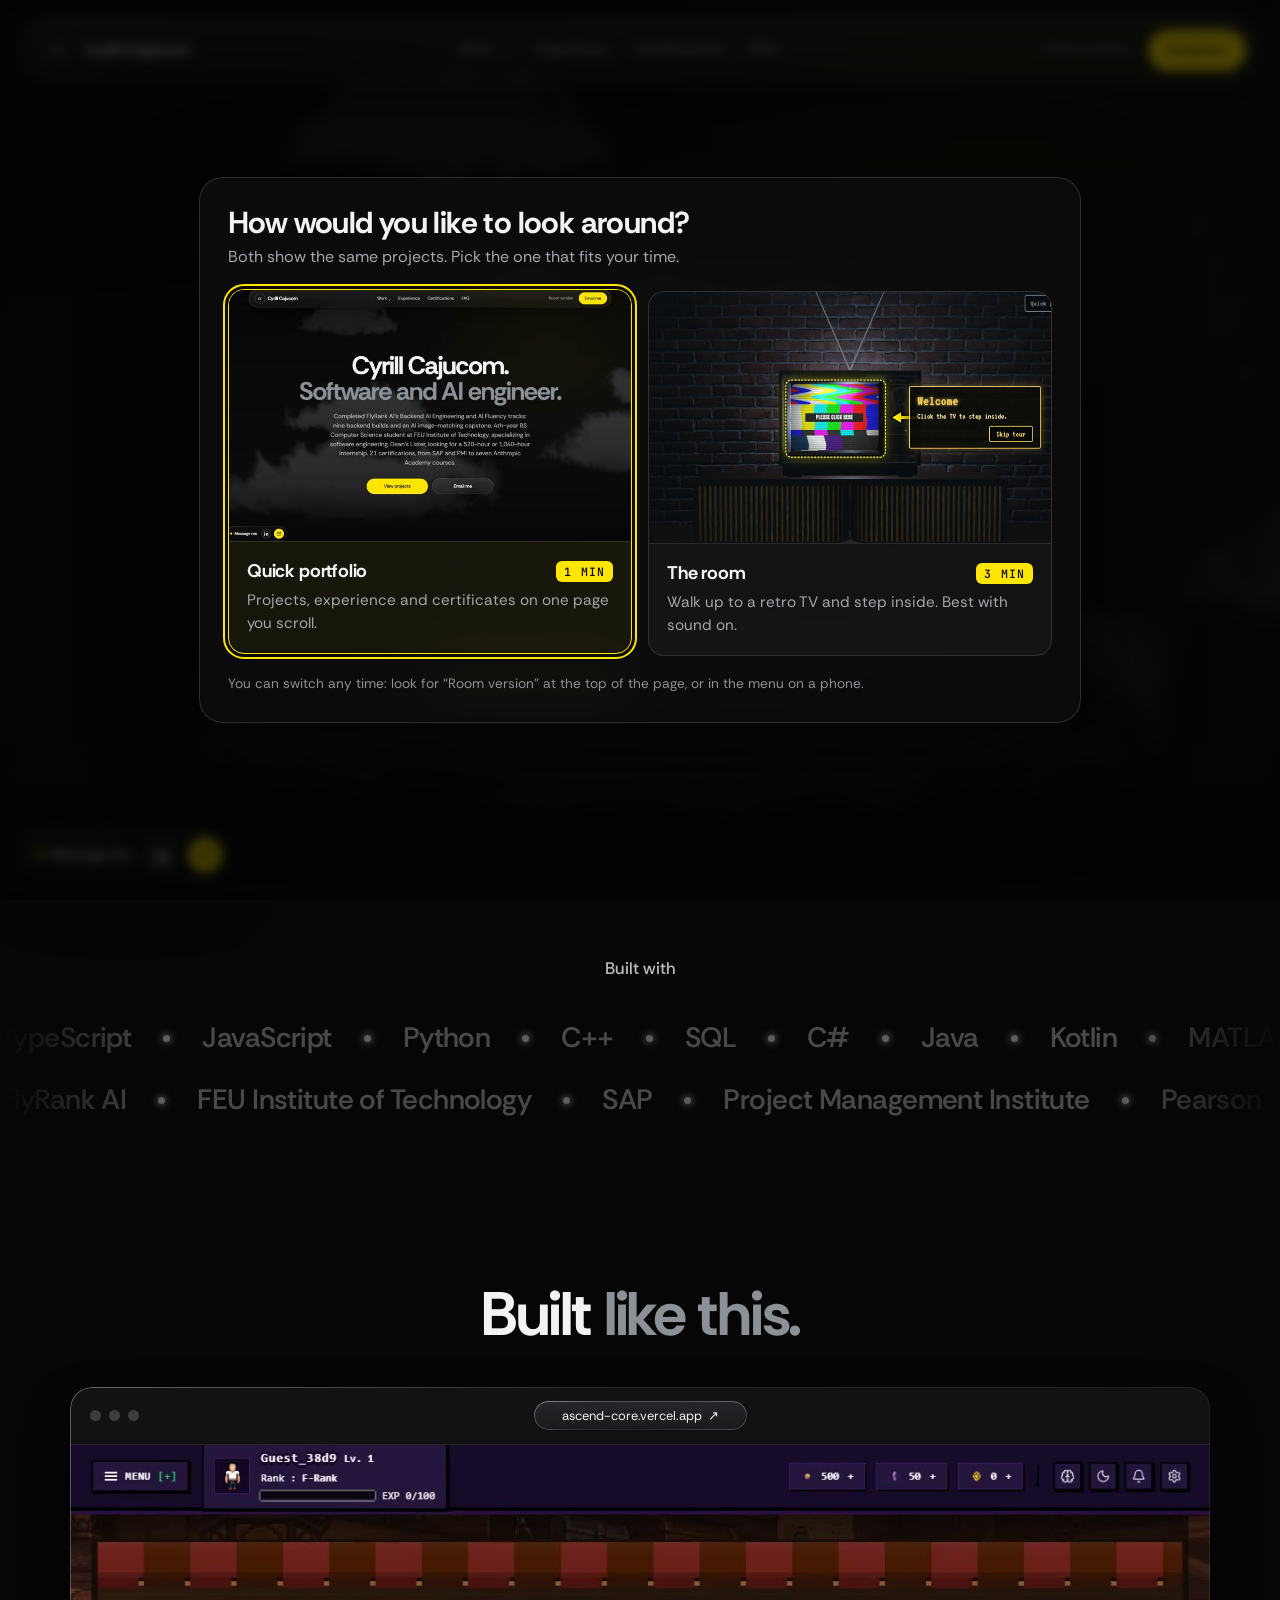
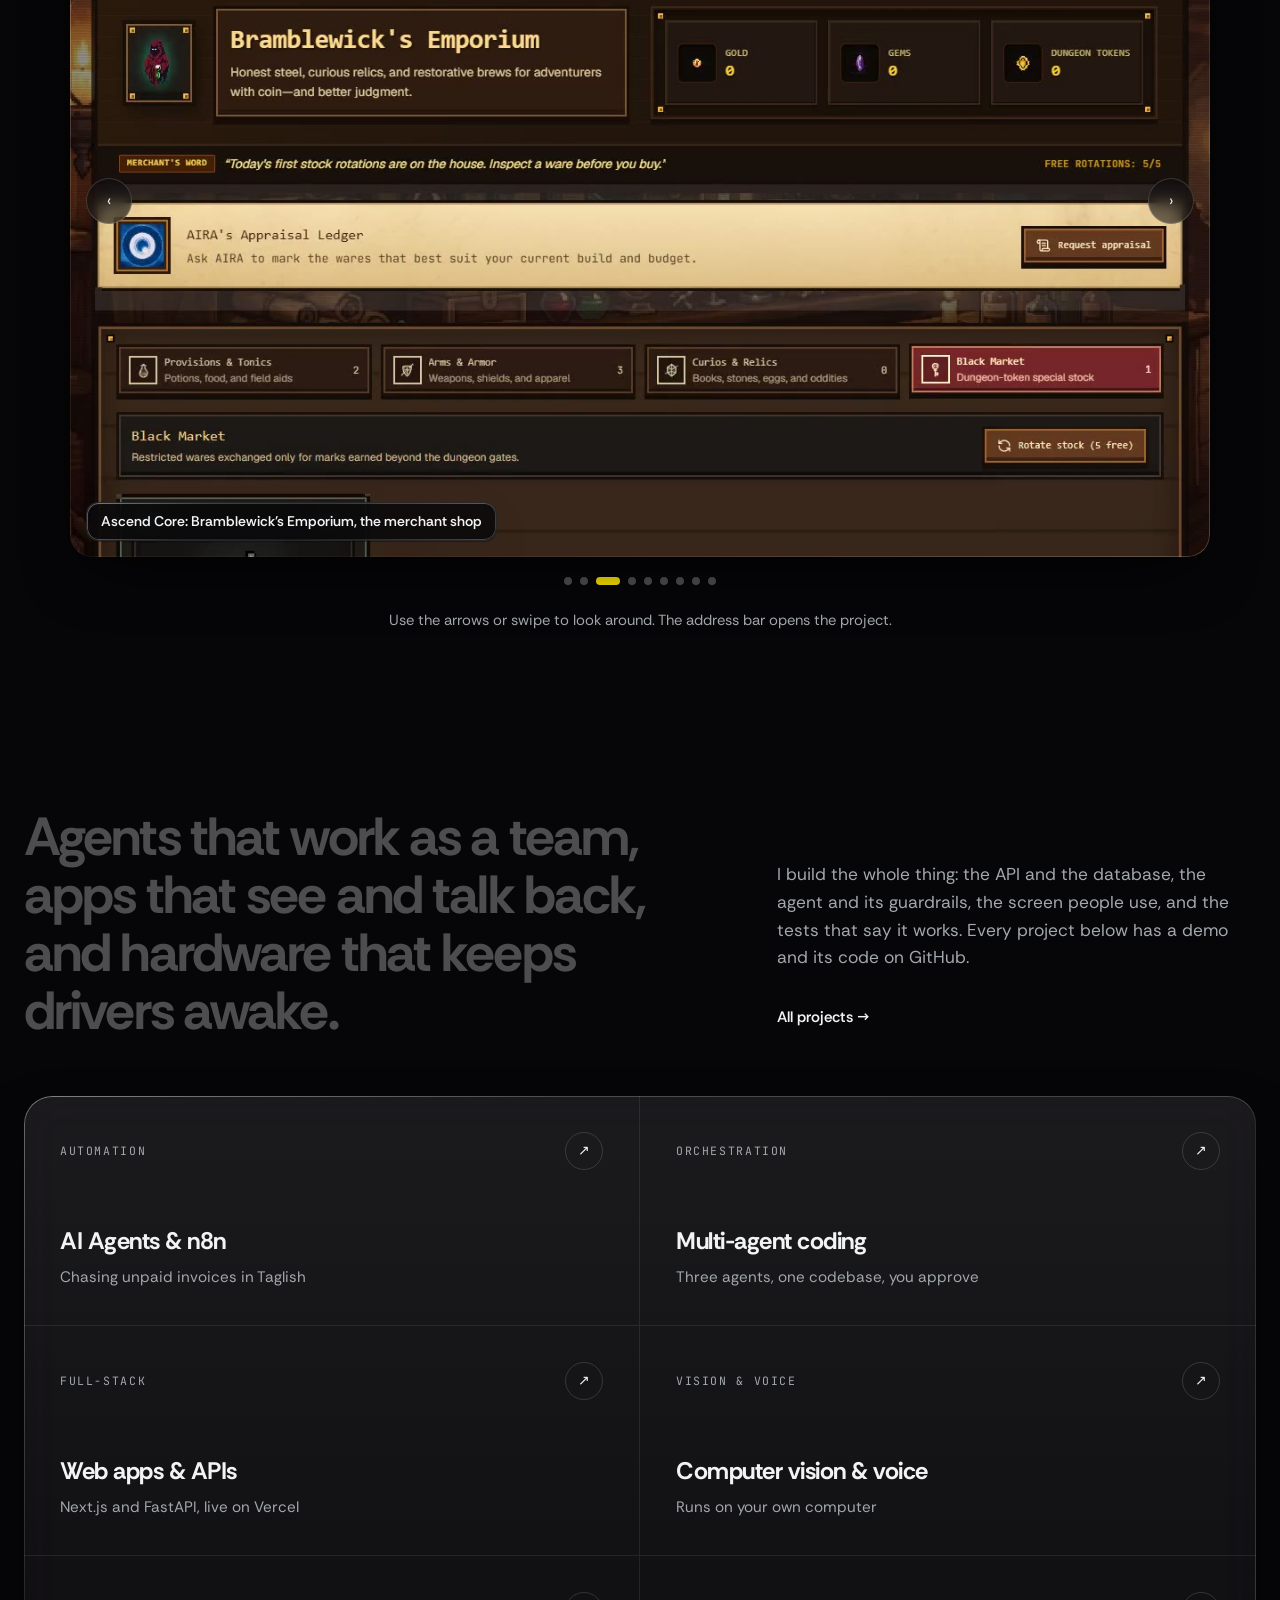
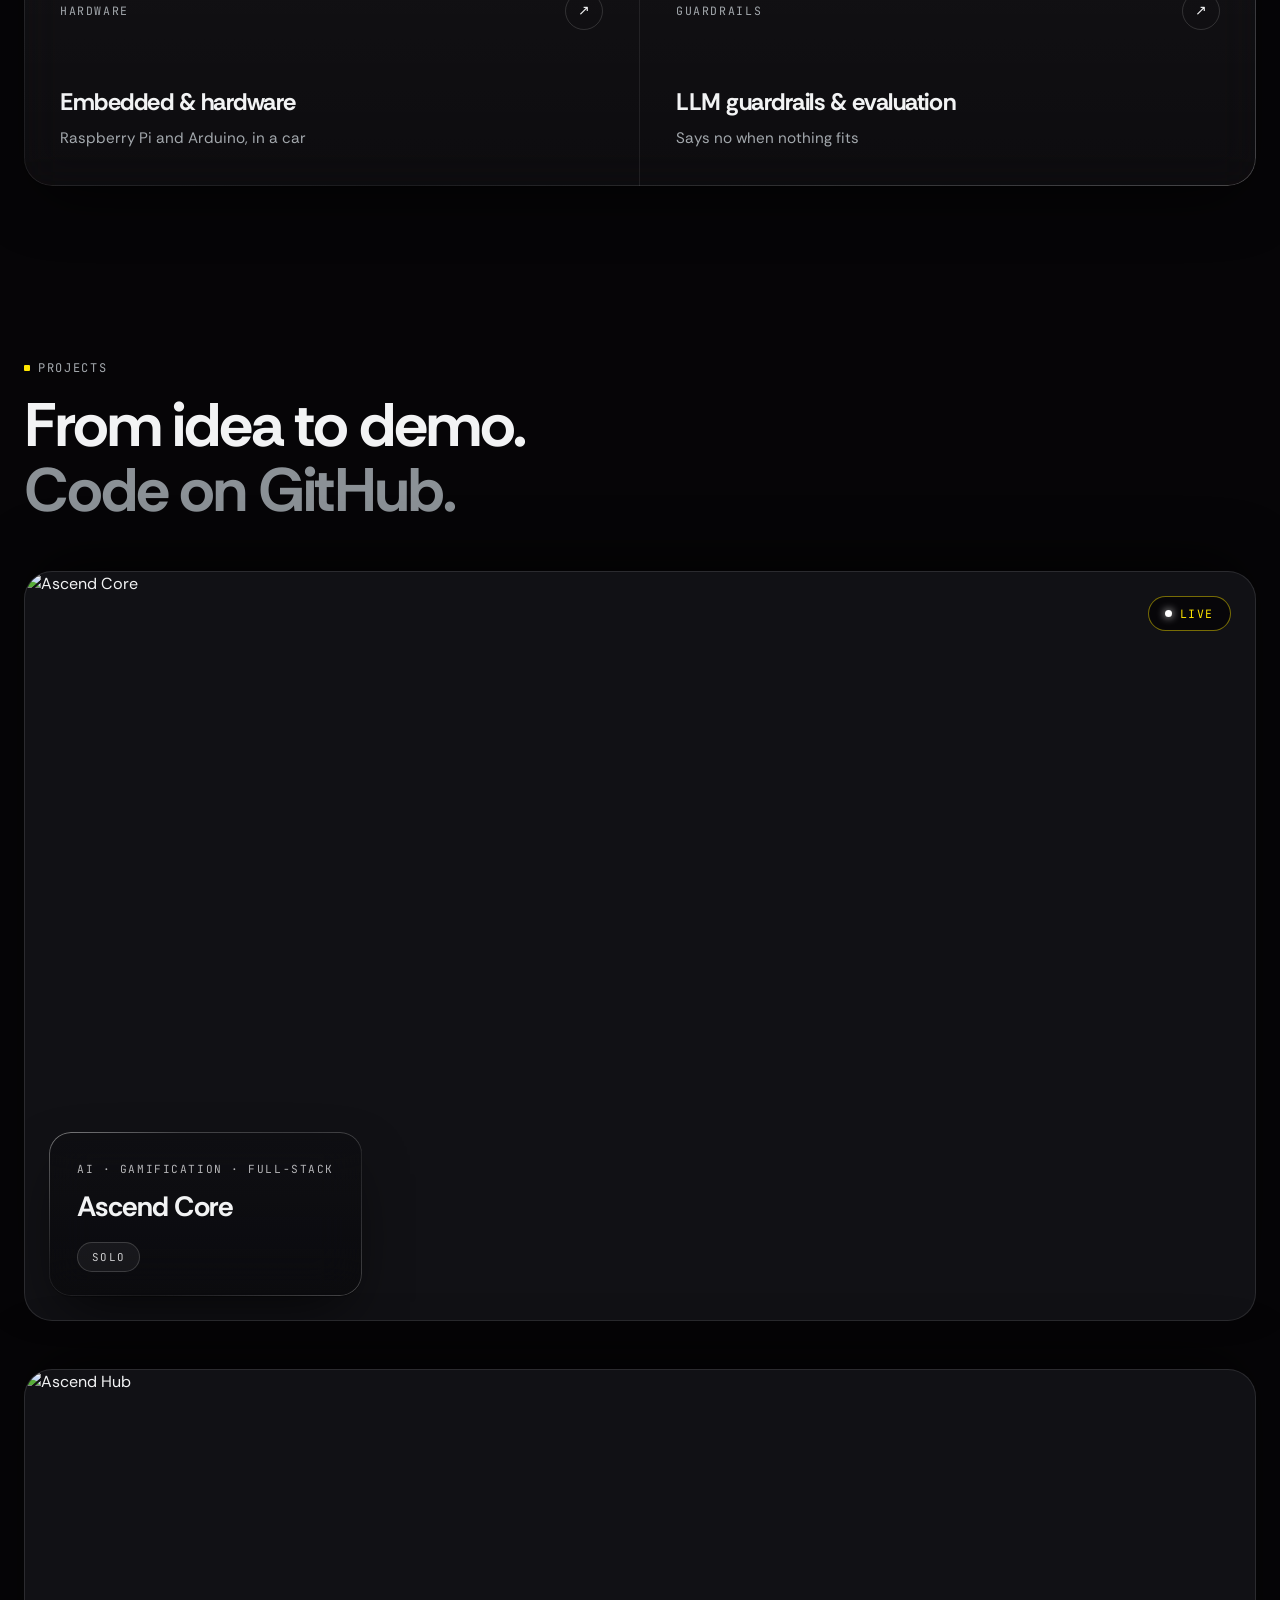
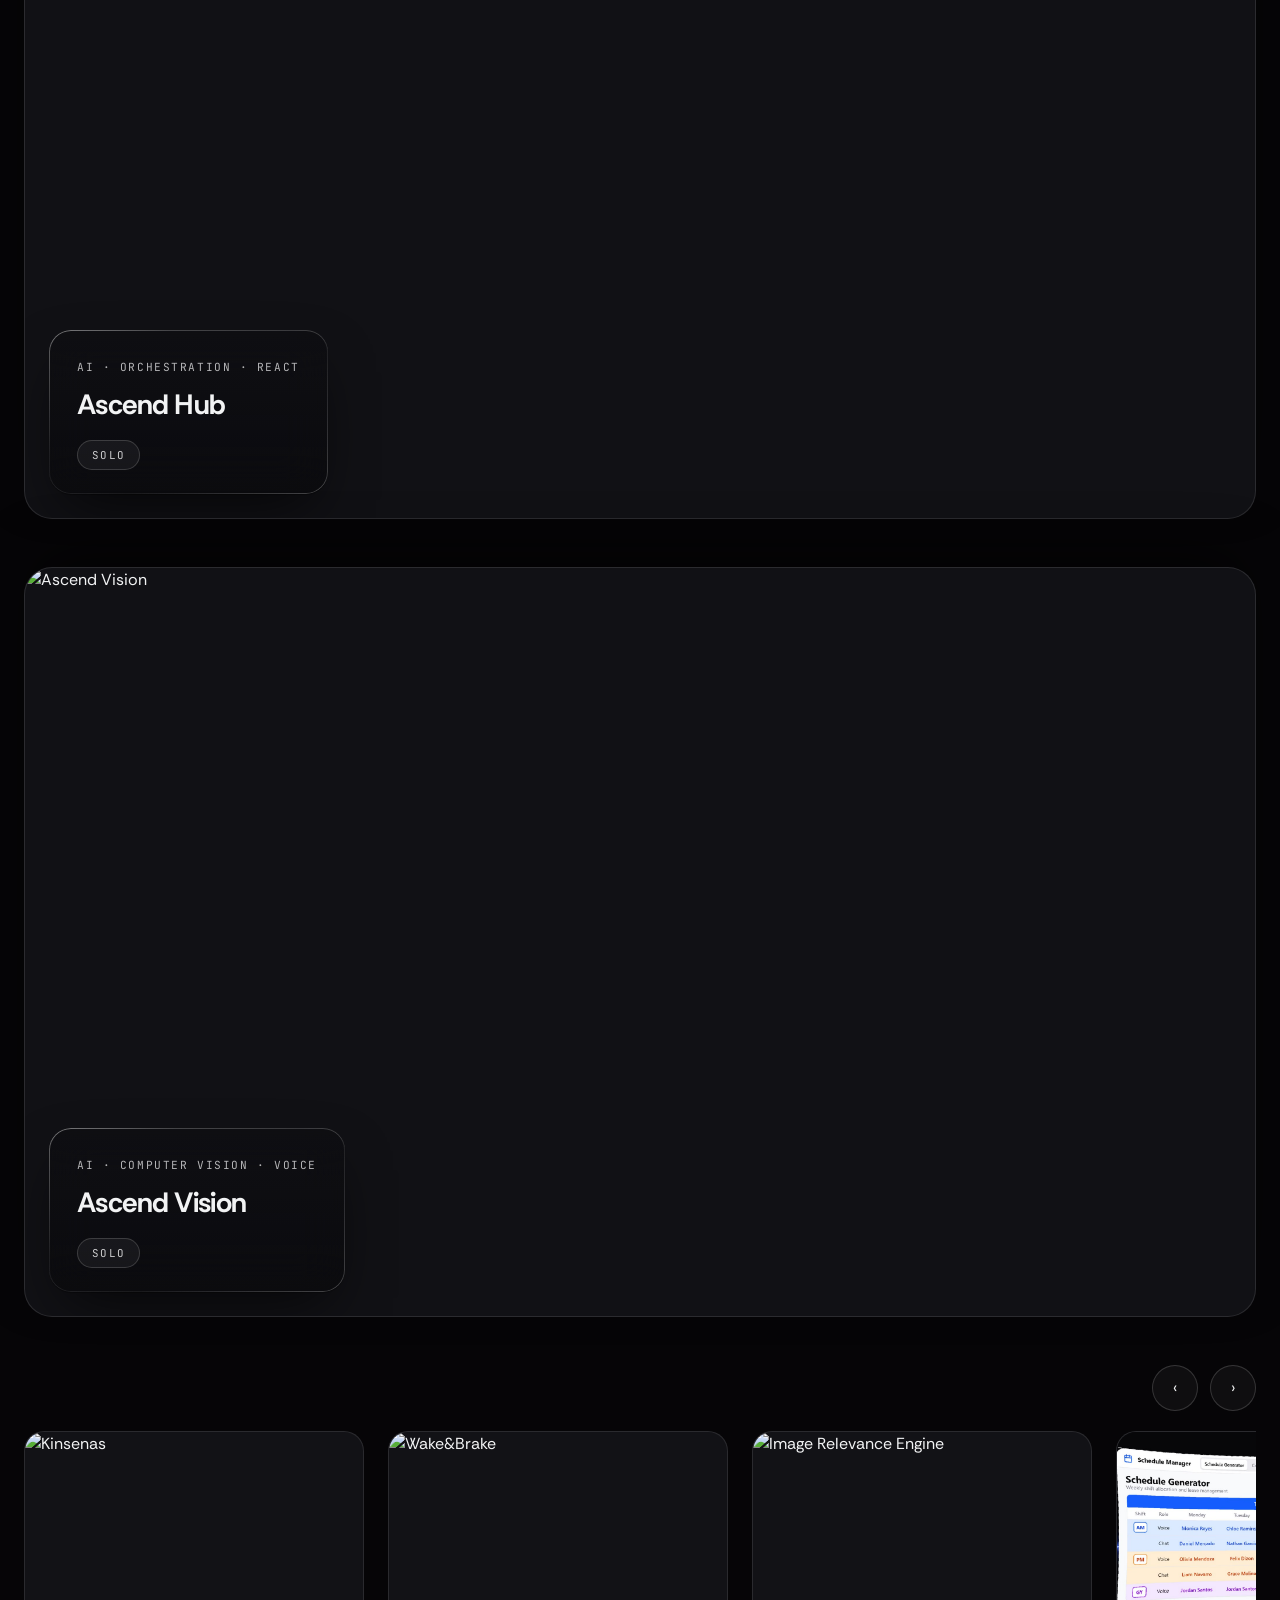
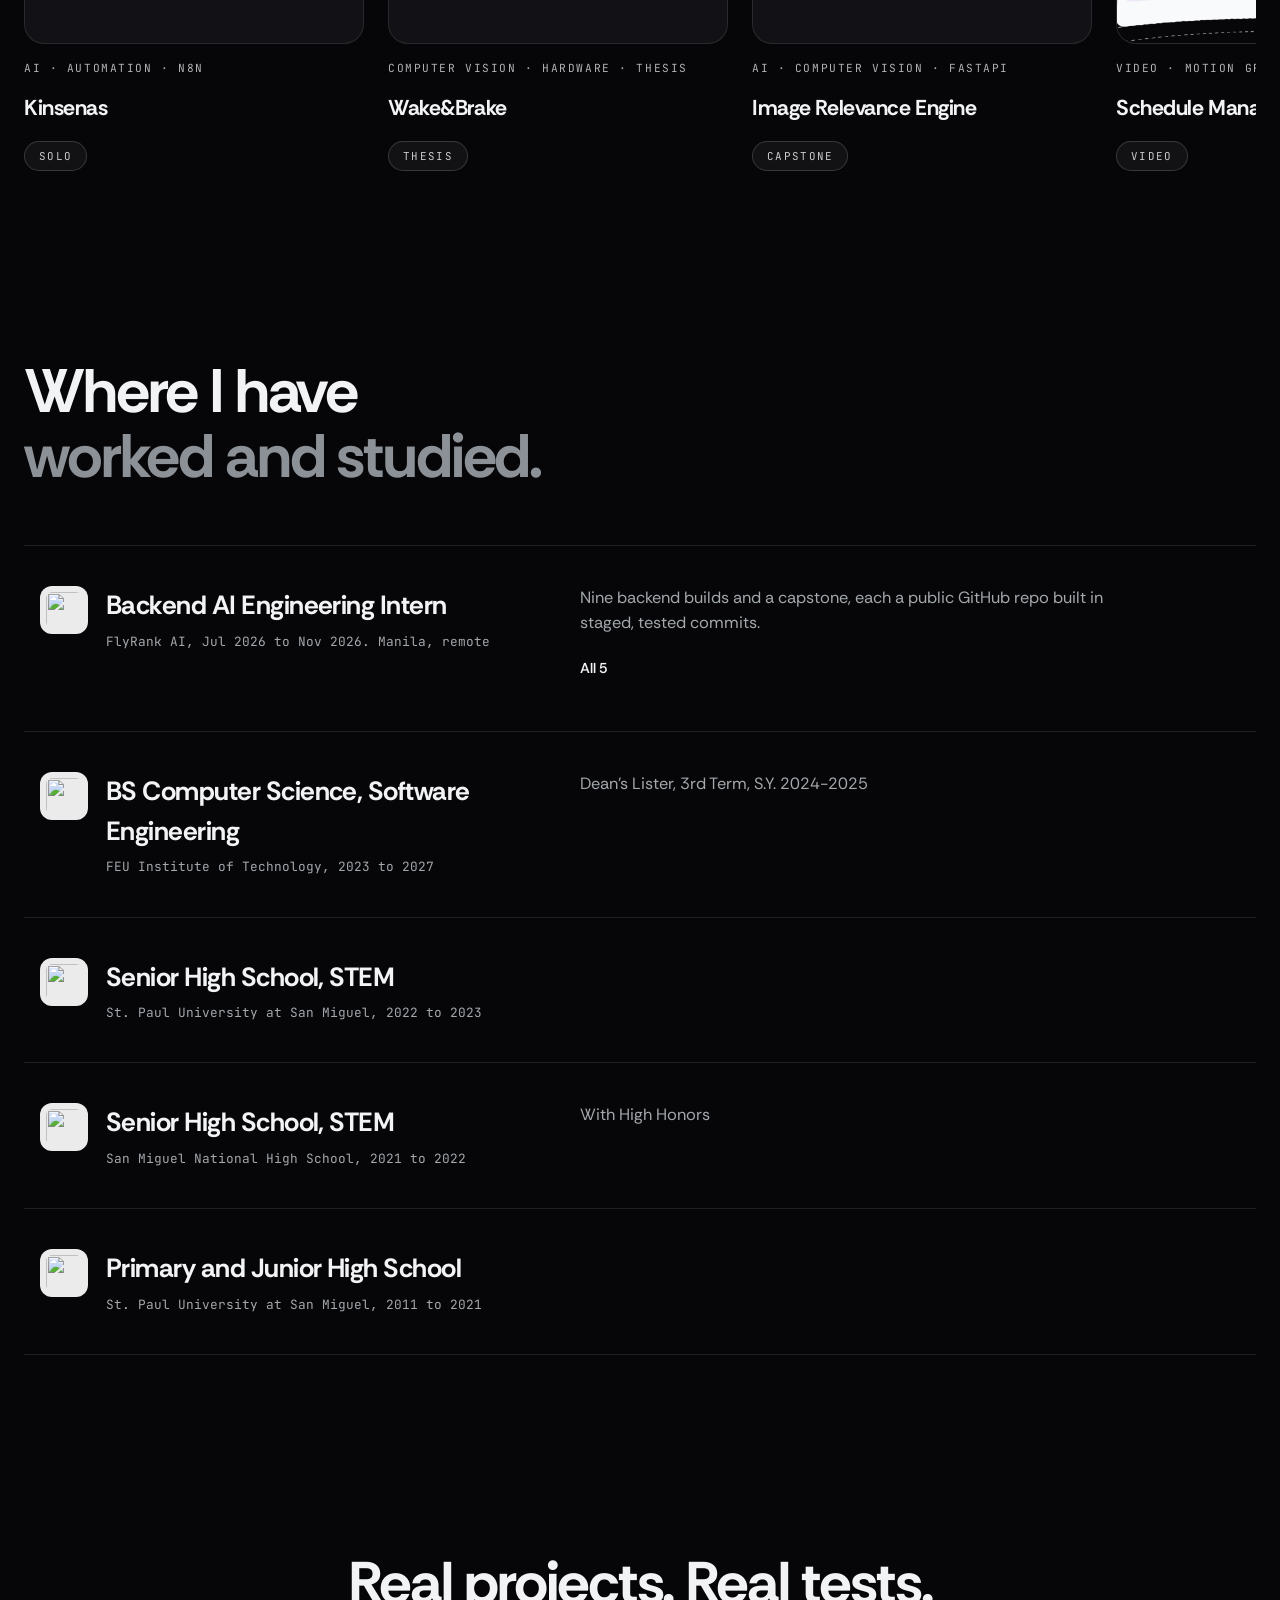
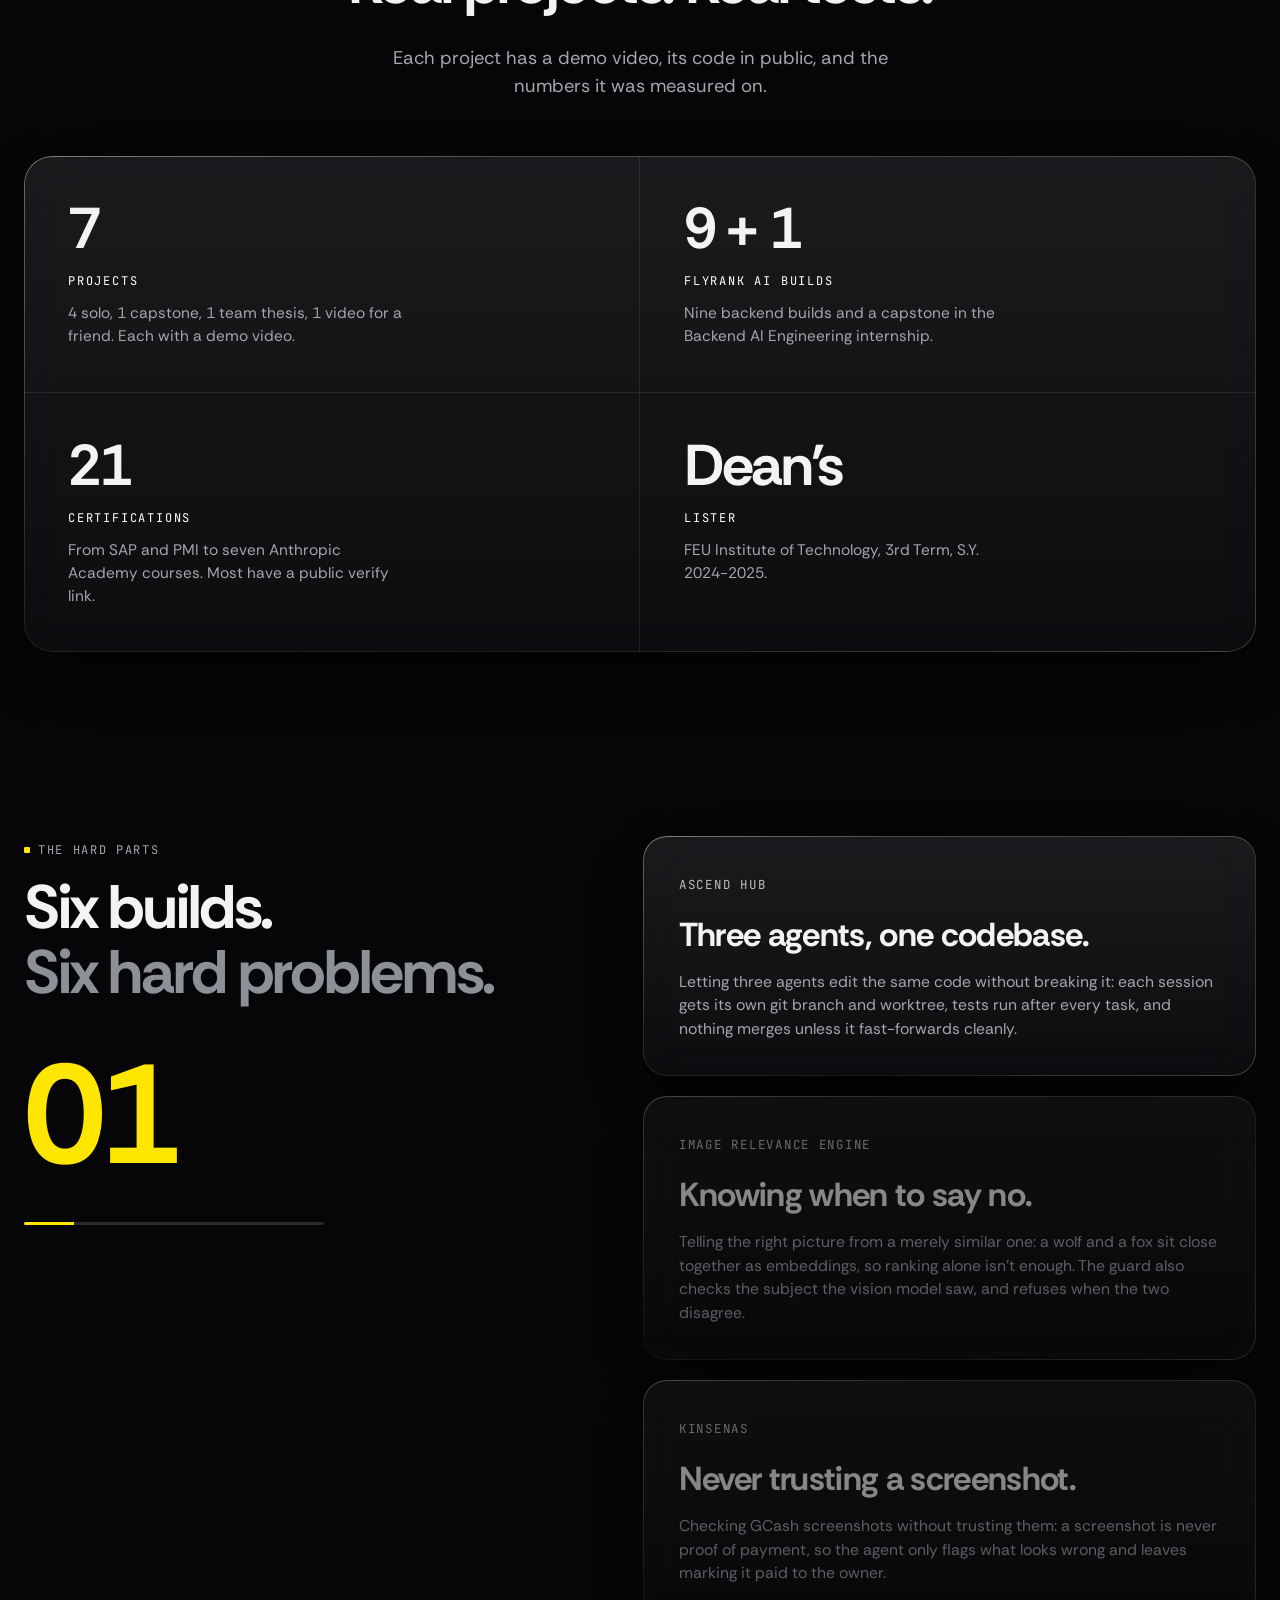
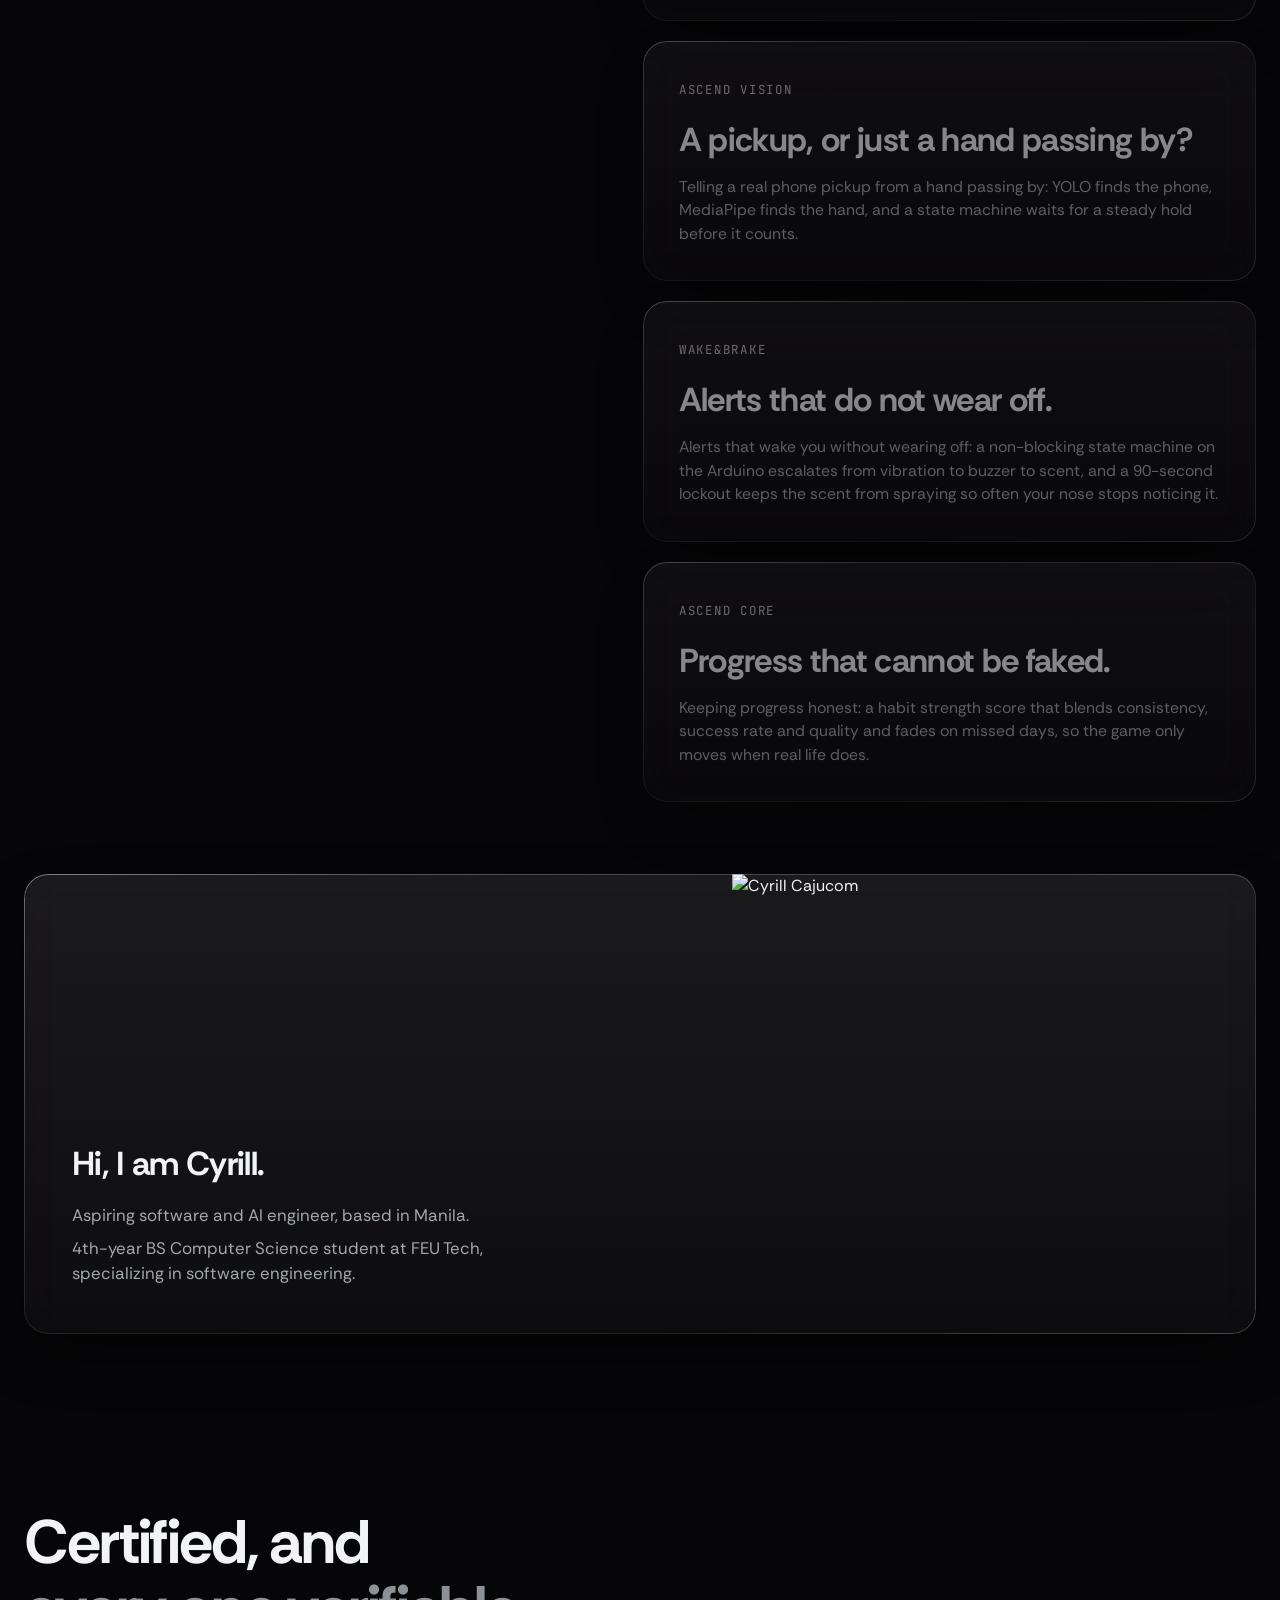
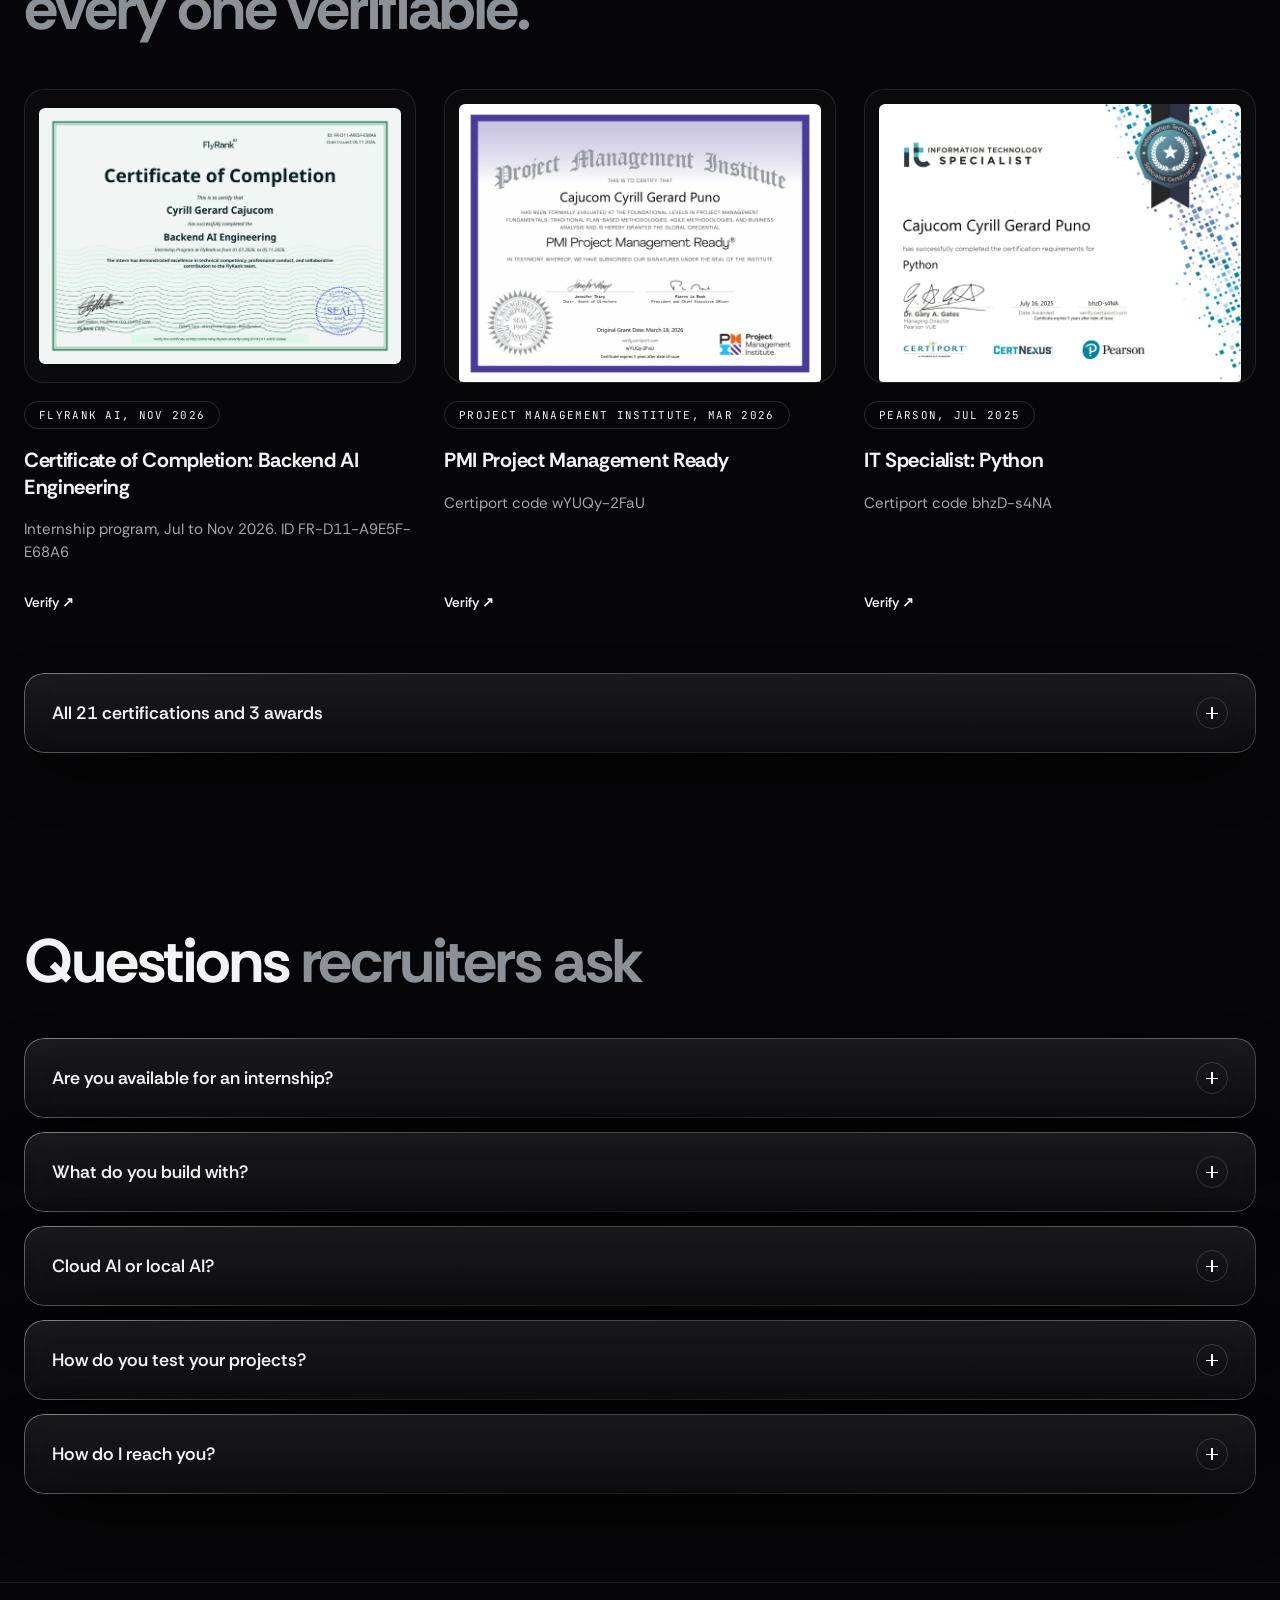
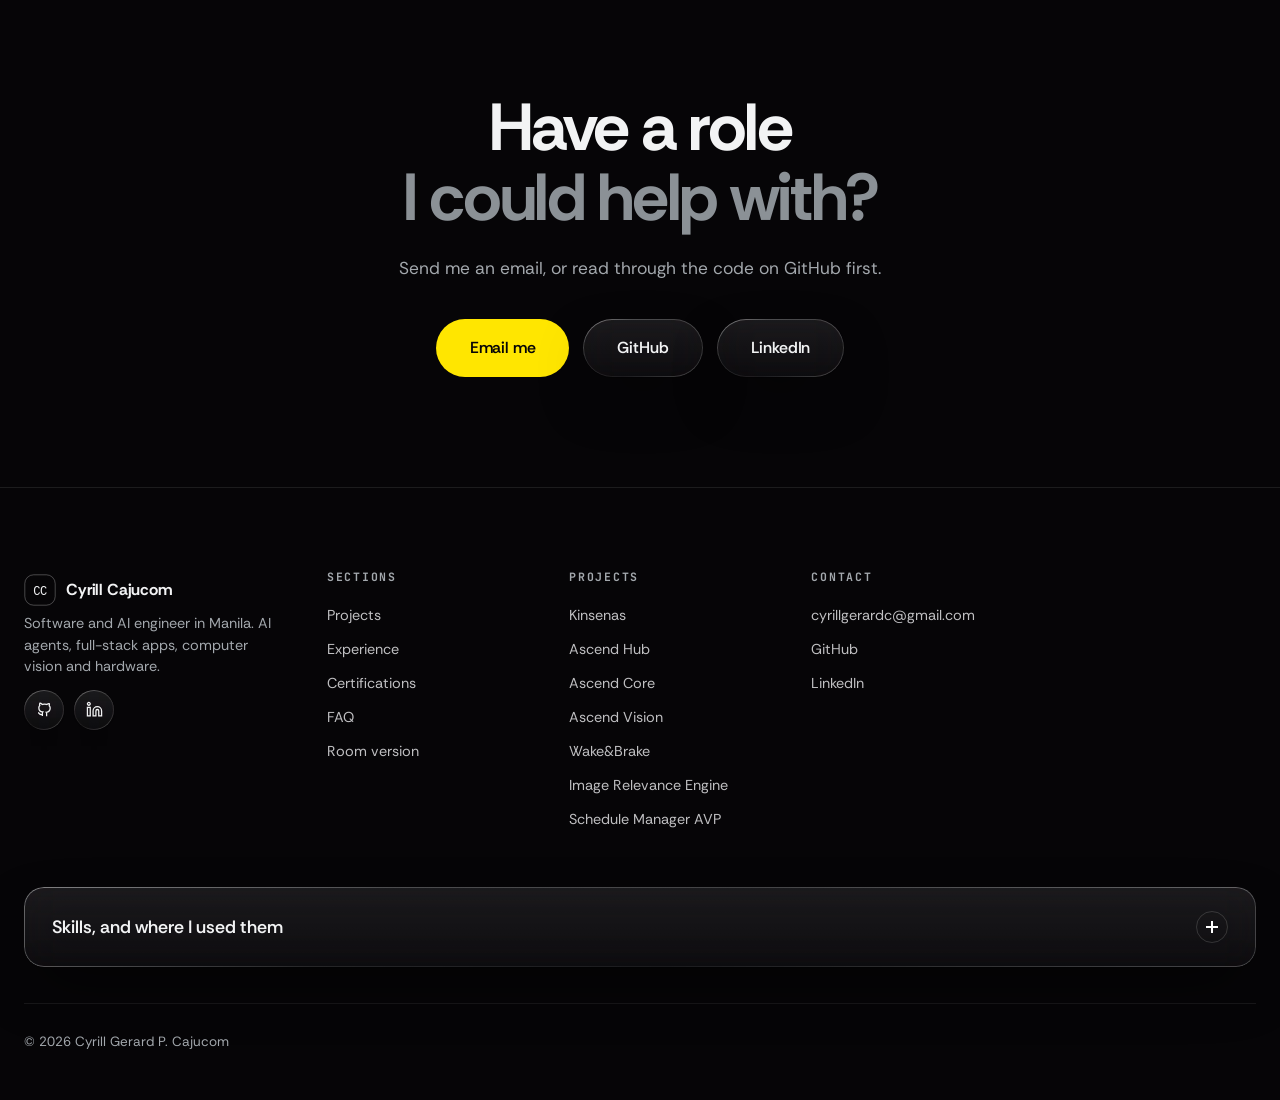
==== commit 186a104f: "Ask first-time visitors to pick the room or the quick portfolio - chooser.js, loaded by both pages: " ====
--- a/portfolio.html
+++ b/portfolio.html
@@ -12,6 +12,7 @@
   <link rel="stylesheet" href="portfolio/styles.css">
   <script src="portfolio/page.js" defer></script>
   <script src="portfolio/clouds.js" defer></script>
+  <script src="chooser.js" defer></script>
 </head>
 <body>
 <!-- Generated by portfolio/build.mjs from works.js, tome.js and resume.js. Do not edit by hand. -->
--- a/portfolio/styles.css
+++ b/portfolio/styles.css
@@ -2083,3 +2083,25 @@
 .project-shots { grid-template-columns: repeat(auto-fill, minmax(300px, 1fr)); gap: 18px; }
 .project-shots a { display: block; cursor: zoom-in; }
 .project-shots figcaption { font-size: 0.88rem; color: var(--grey); margin-top: 8px; }
+
+/* Phones, second pass (2026-11-17) */
+.text-links a, .row-more summary, .cert-verify, .nav-logo { min-height: 44px; display: inline-flex; align-items: center; }
+.row-more summary { display: flex; }
+@media (max-width: 960px) {
+  /* the six cells become short rows: label and title side by side, no tall empty block */
+  .cell { min-height: 0; padding: 18px 20px; display: grid; grid-template-columns: 1fr auto; align-items: center; gap: 4px 12px; }
+  .cell-top { display: contents; }
+  .cell-top .tag { grid-column: 1; grid-row: 1; }
+  .cell-arrow { grid-column: 2; grid-row: 1 / span 2; }
+  .cell > div:last-child { grid-column: 1; grid-row: 2; }
+  .cell-label { margin: 2px 0 2px; font-size: 1.15rem; }
+  .cell-sub { font-size: 0.88rem; }
+  /* footer: the three lists side by side in two columns */
+  .foot-top { grid-template-columns: 1fr 1fr; gap: 28px 20px; }
+  .foot-brand { grid-column: 1 / -1; }
+  /* the glass nav stays glass, but dark enough that page text doesn't read through it */
+  .nav-pill { background: linear-gradient(180deg, rgba(14, 14, 17, 0.86) 0%, rgba(8, 8, 10, 0.82) 100%); }
+  /* slider dots keep their 32px tap area on phones; the visible bar is the ::before */
+  .built-dot, .built-dot.is-active { height: 32px; background: transparent; }
+  .built-dot.is-active::before { background: var(--accent); }
+}
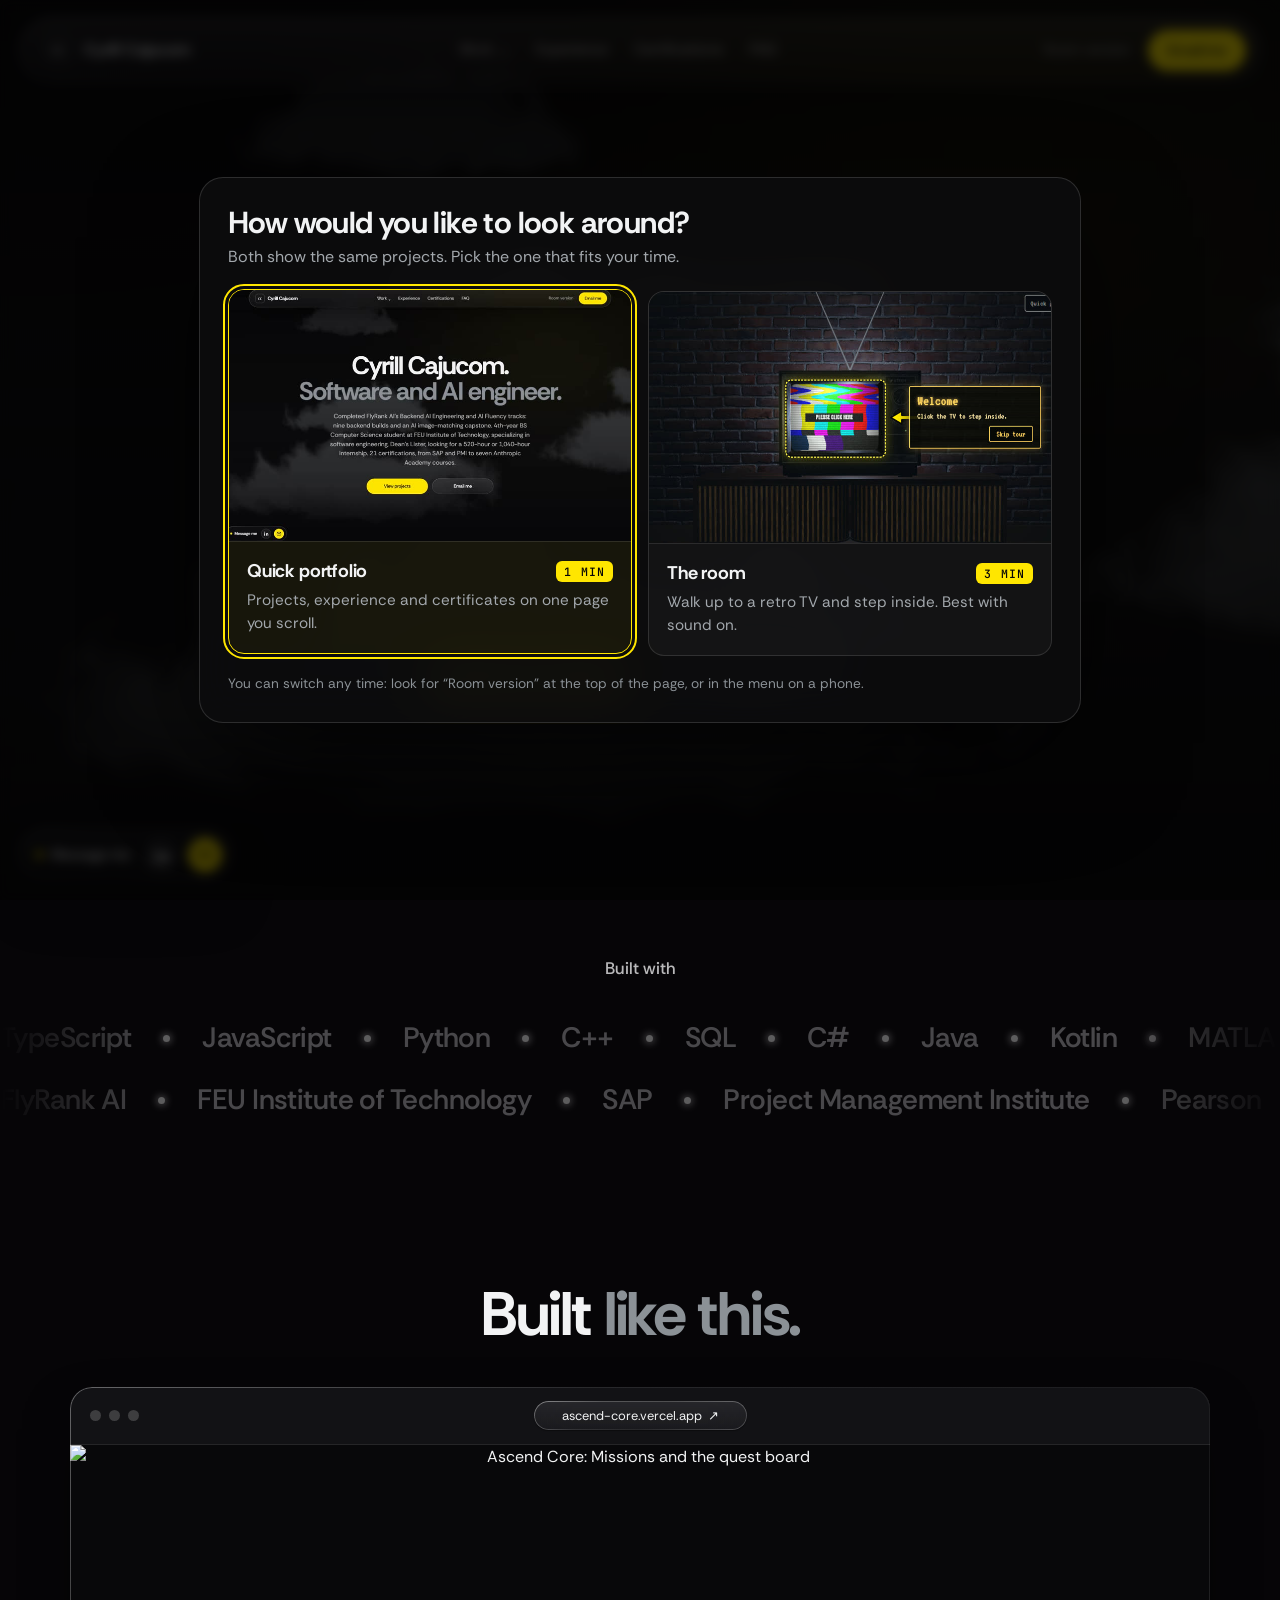
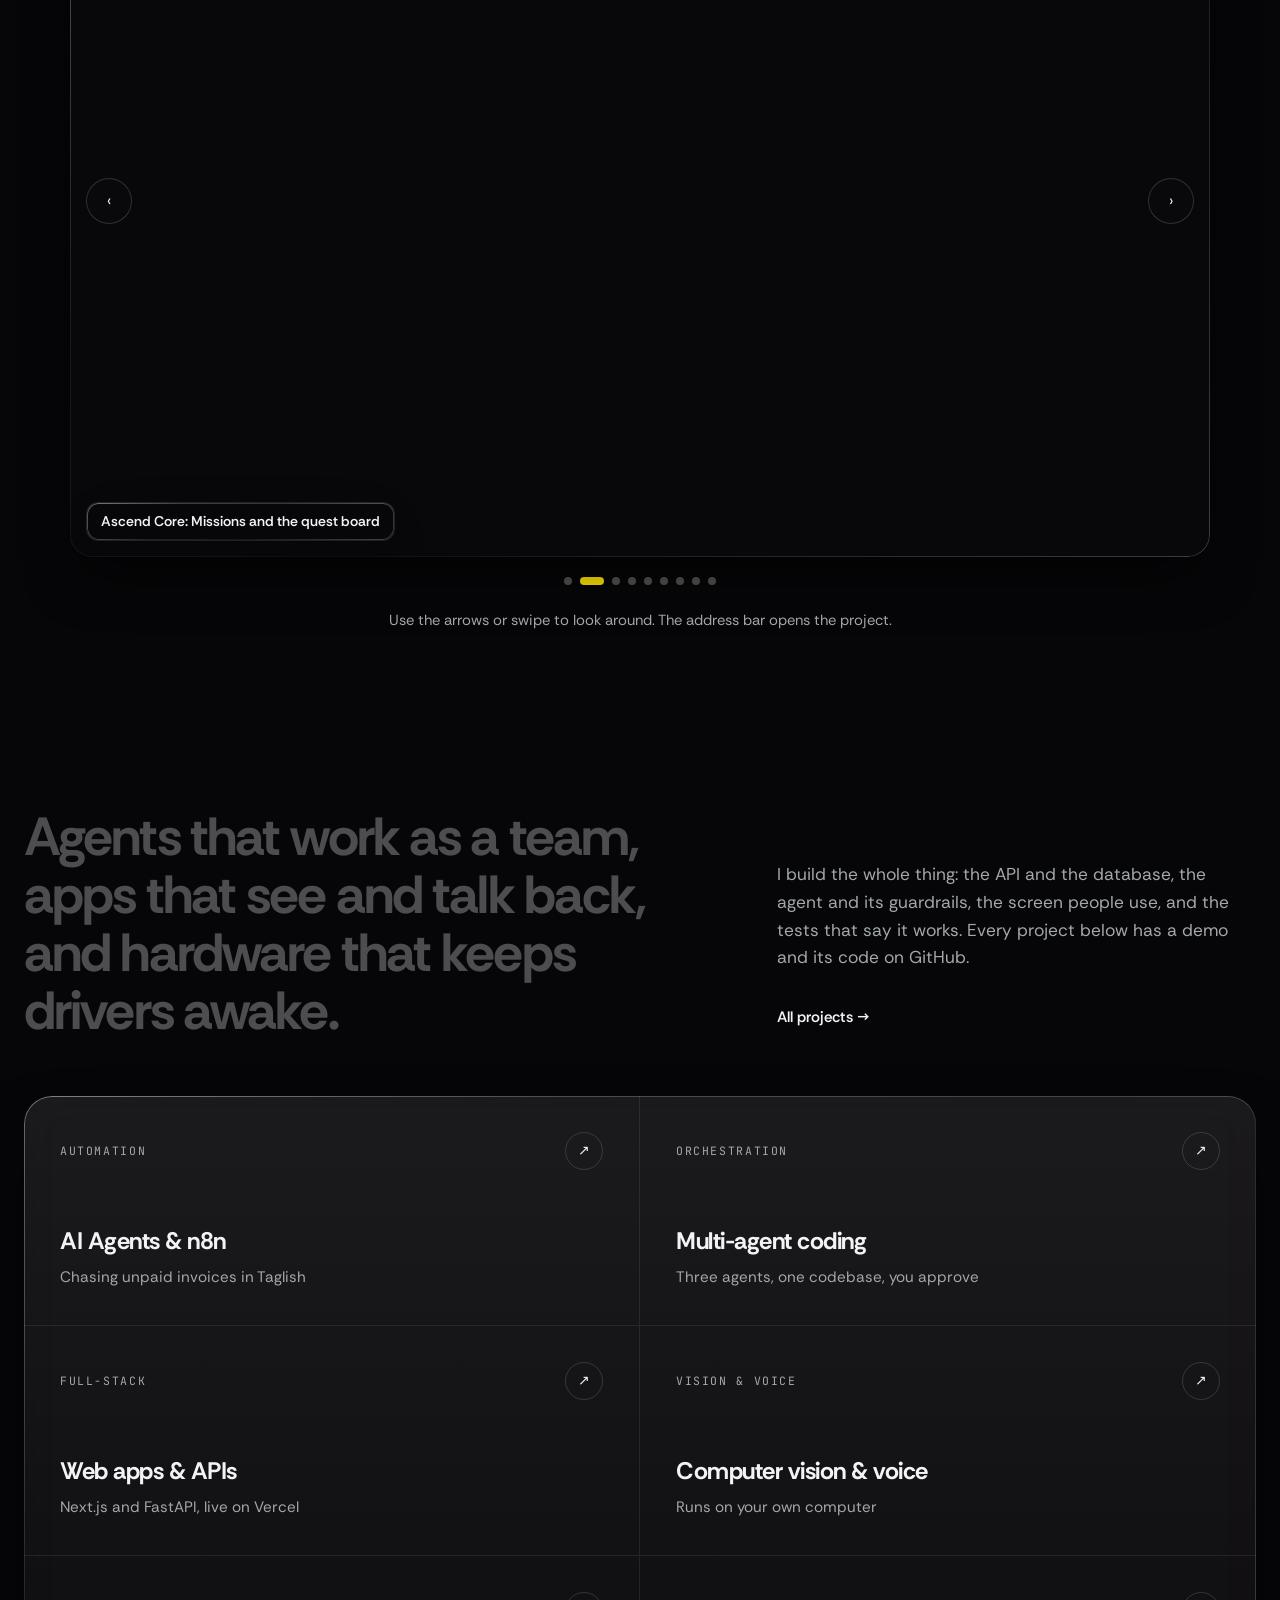
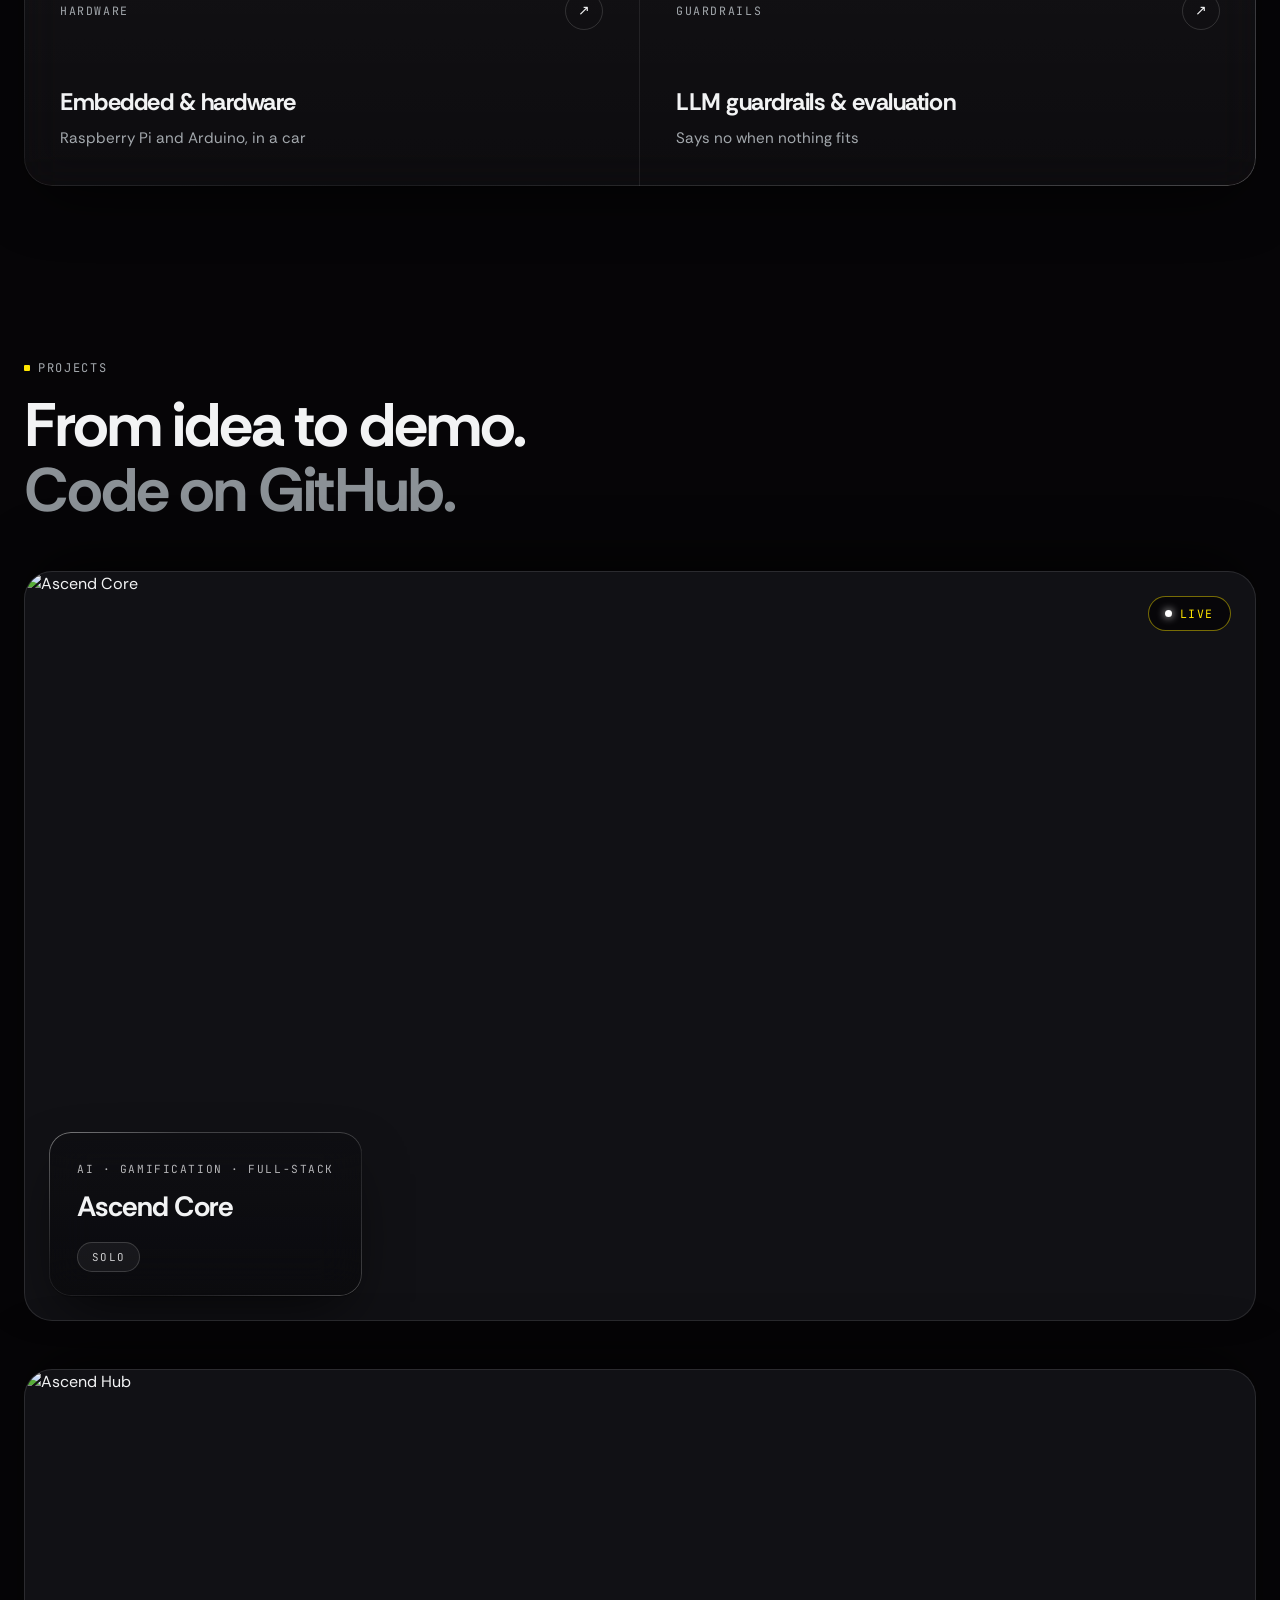
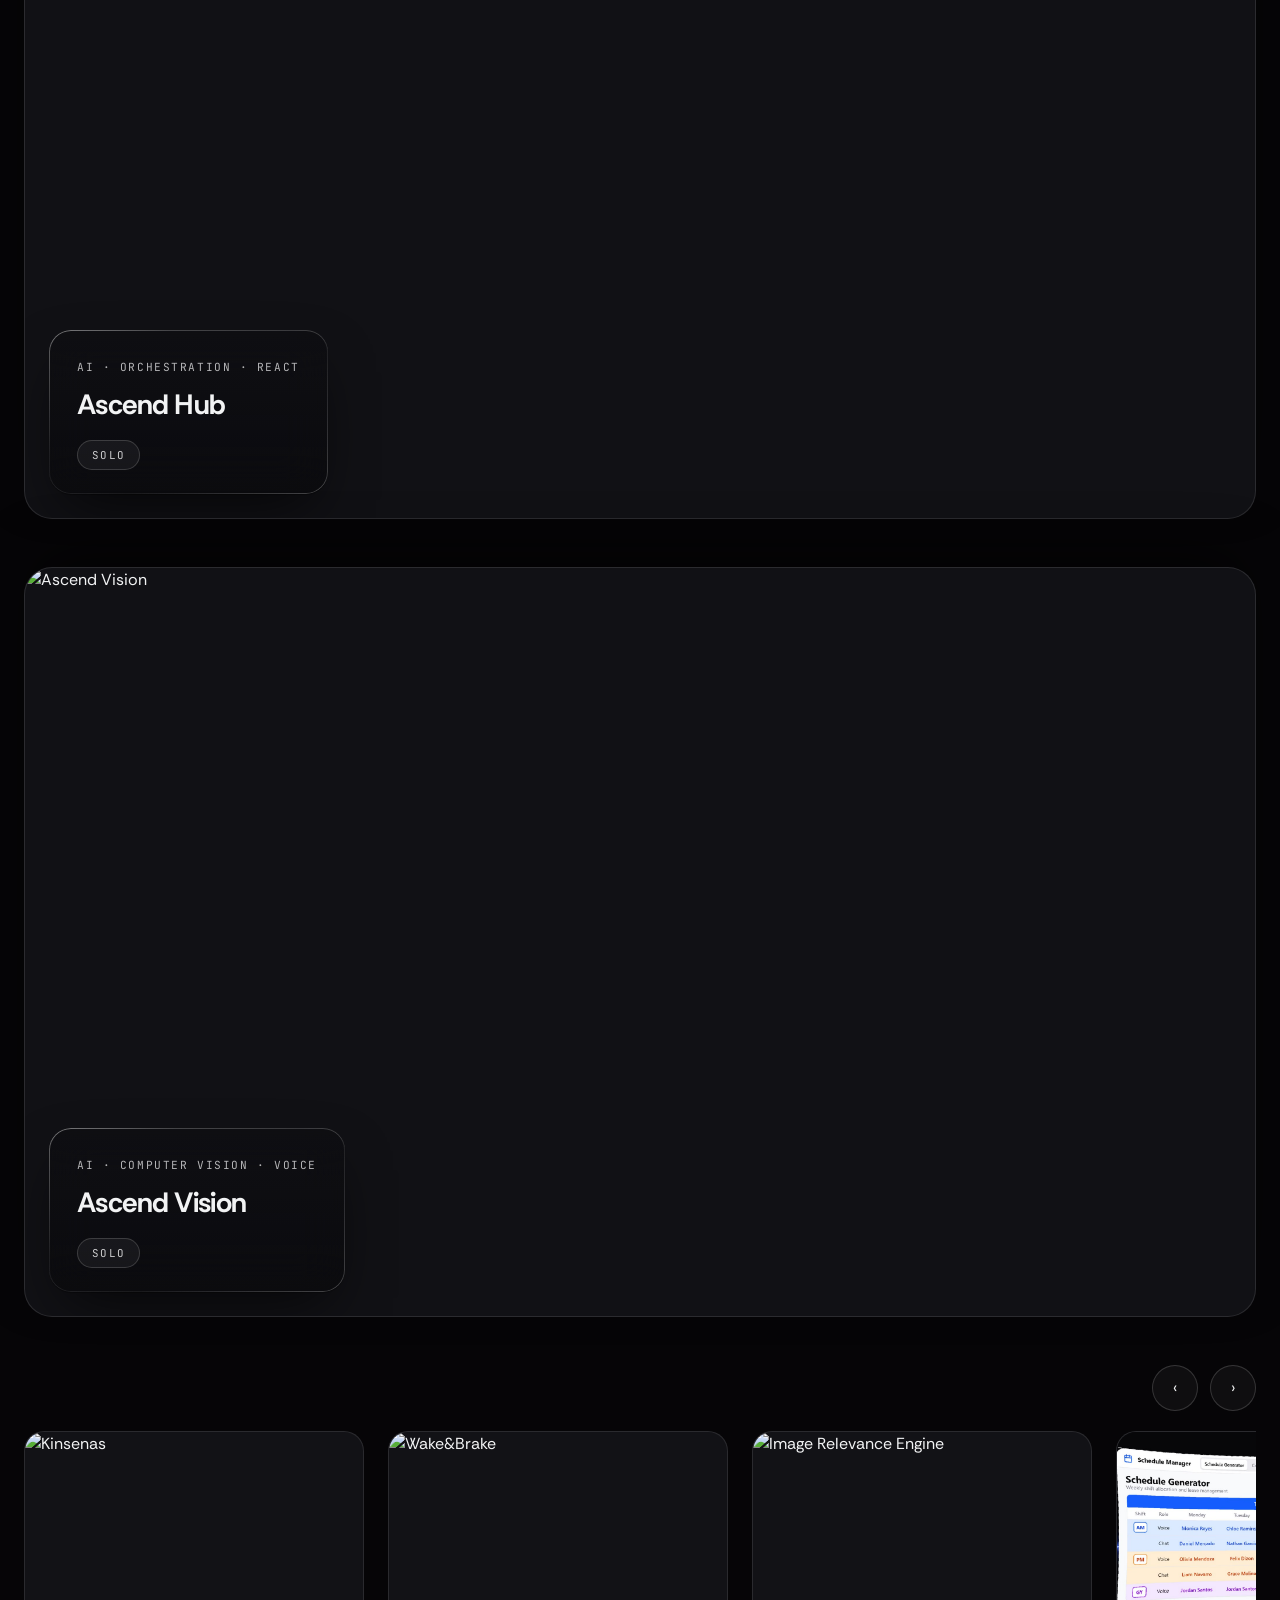
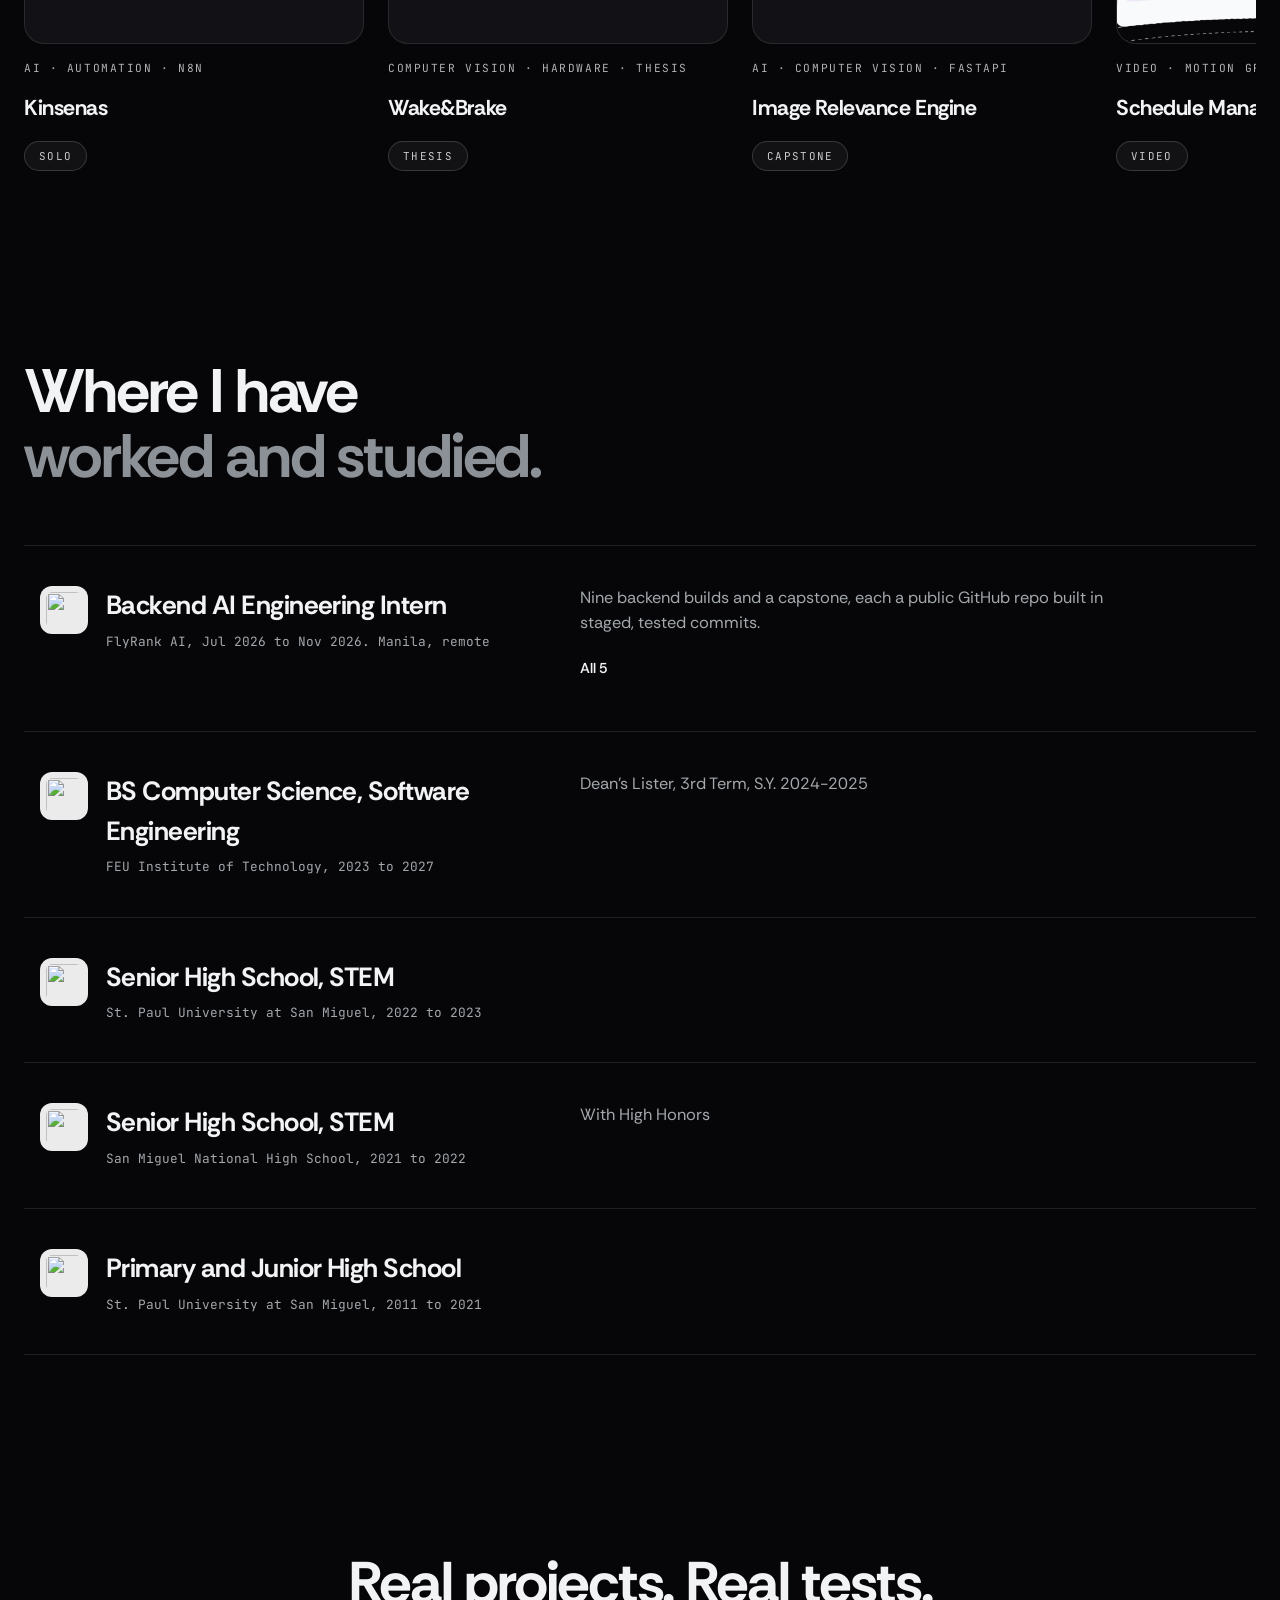
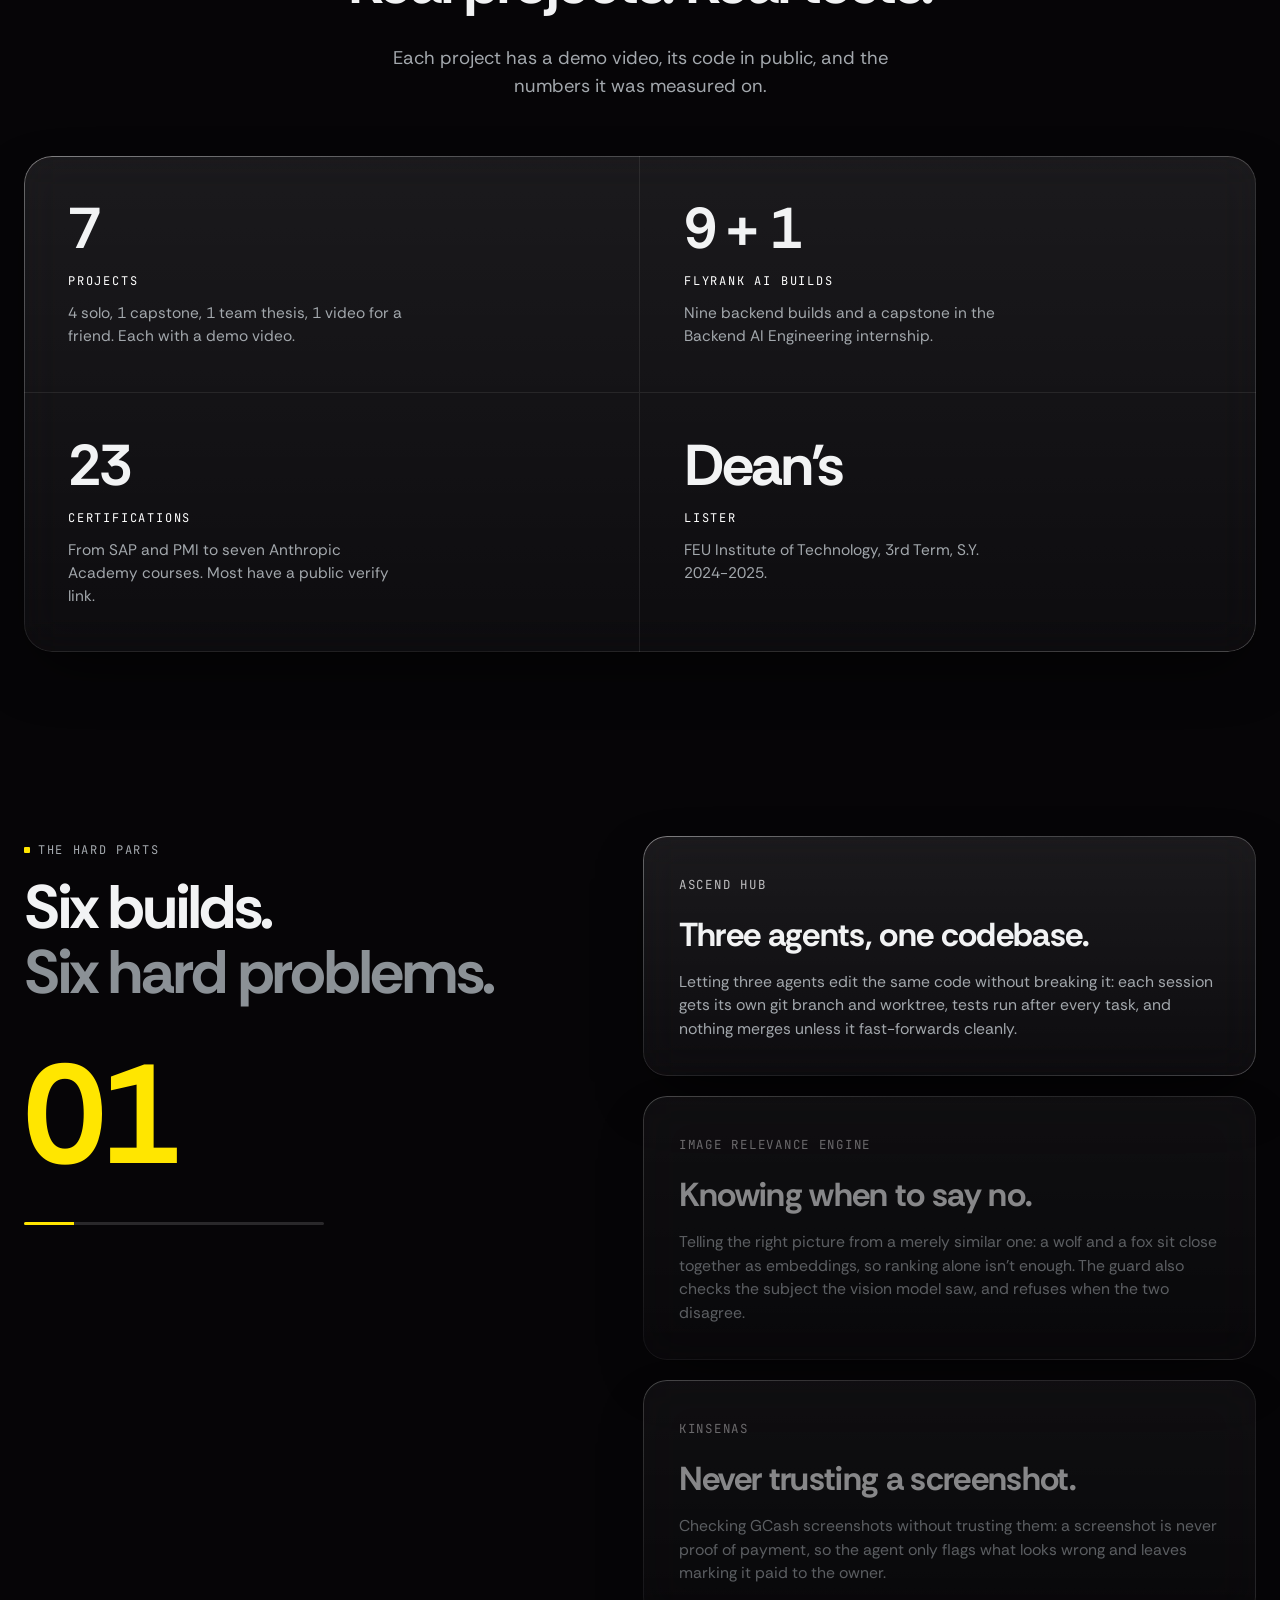
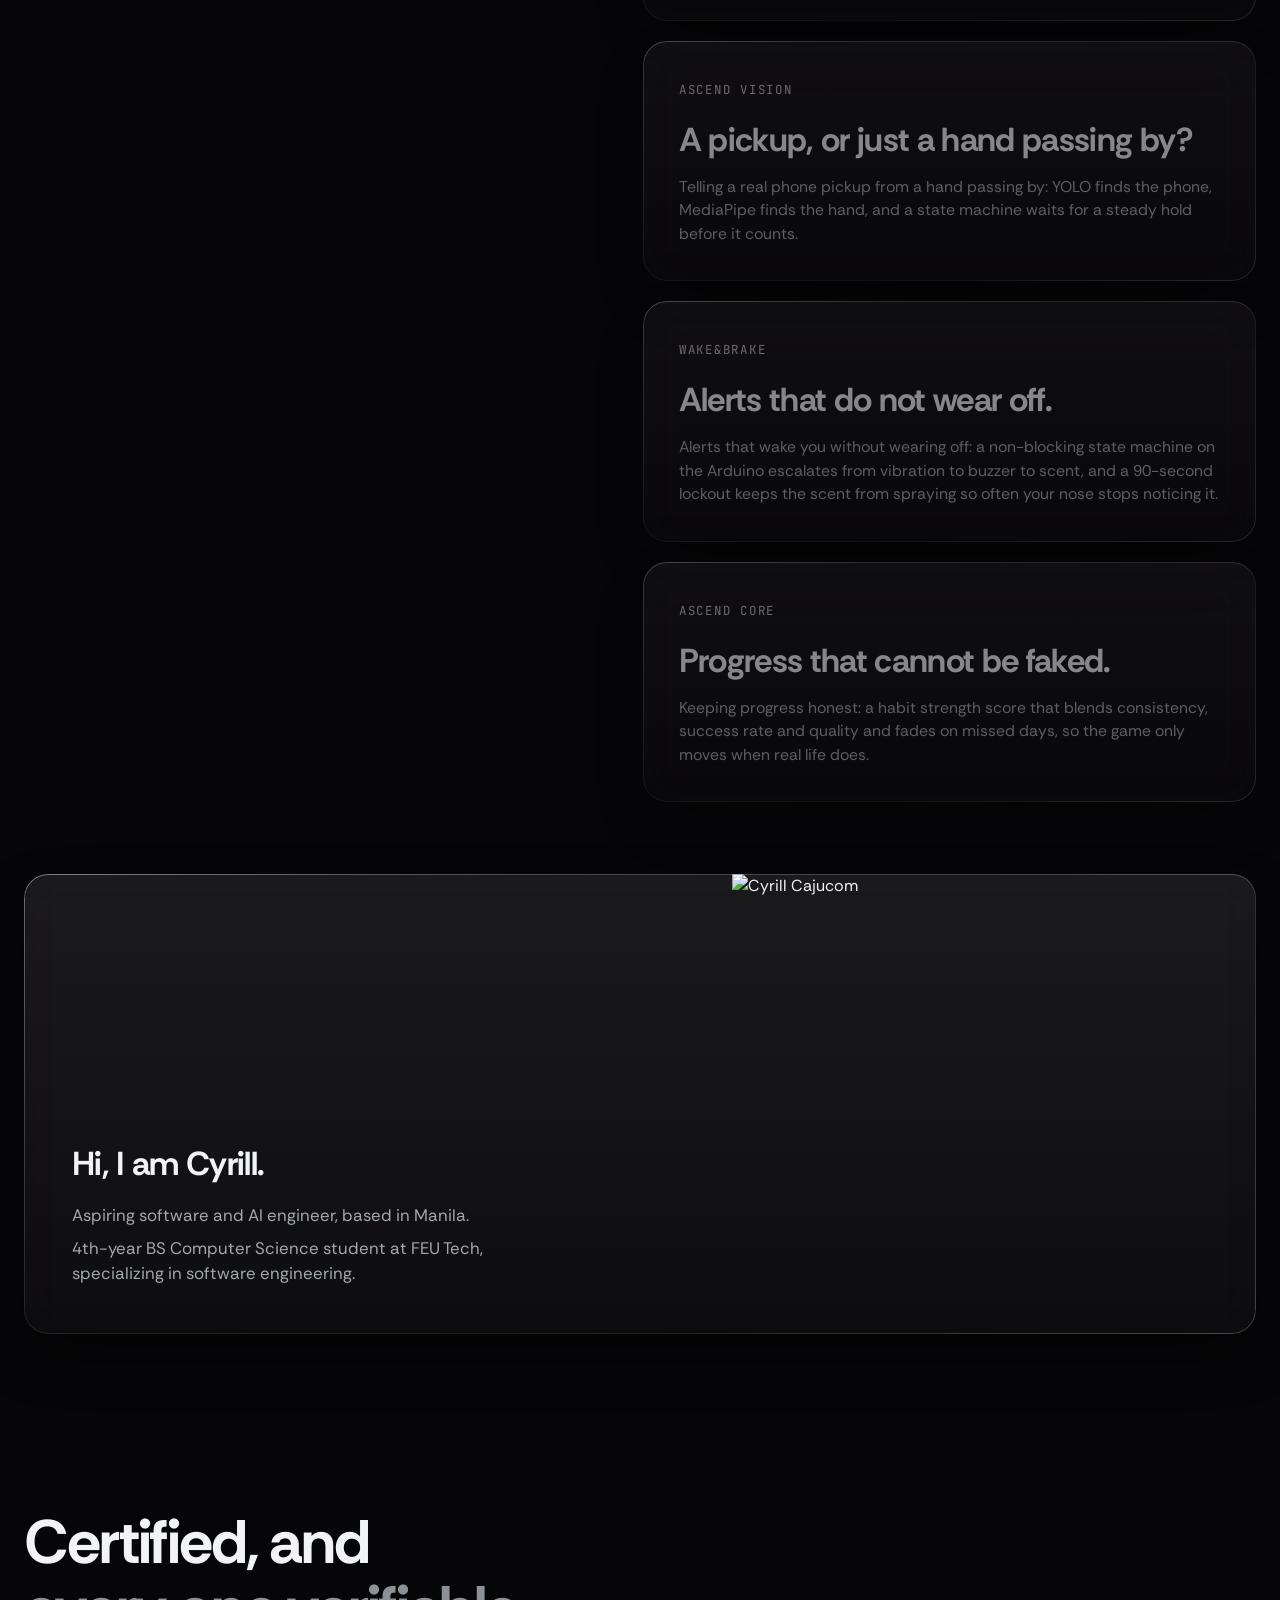
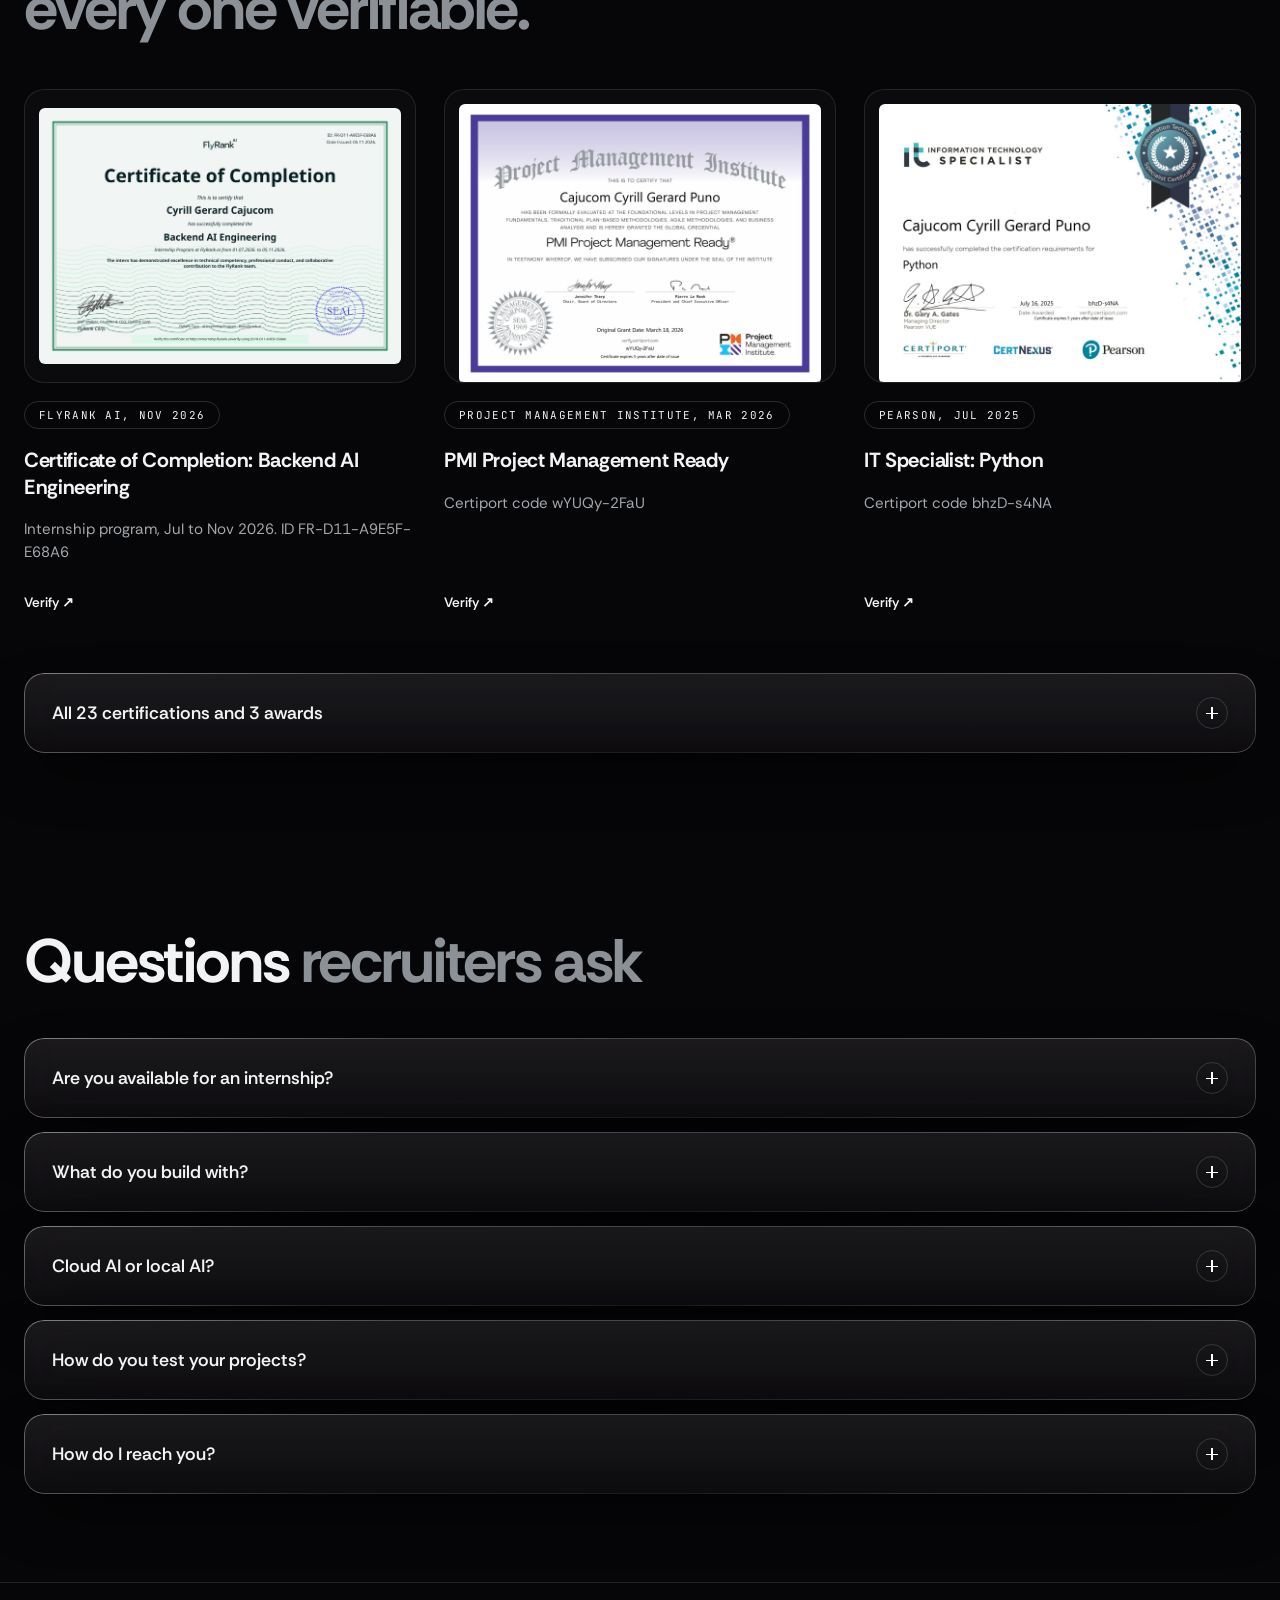
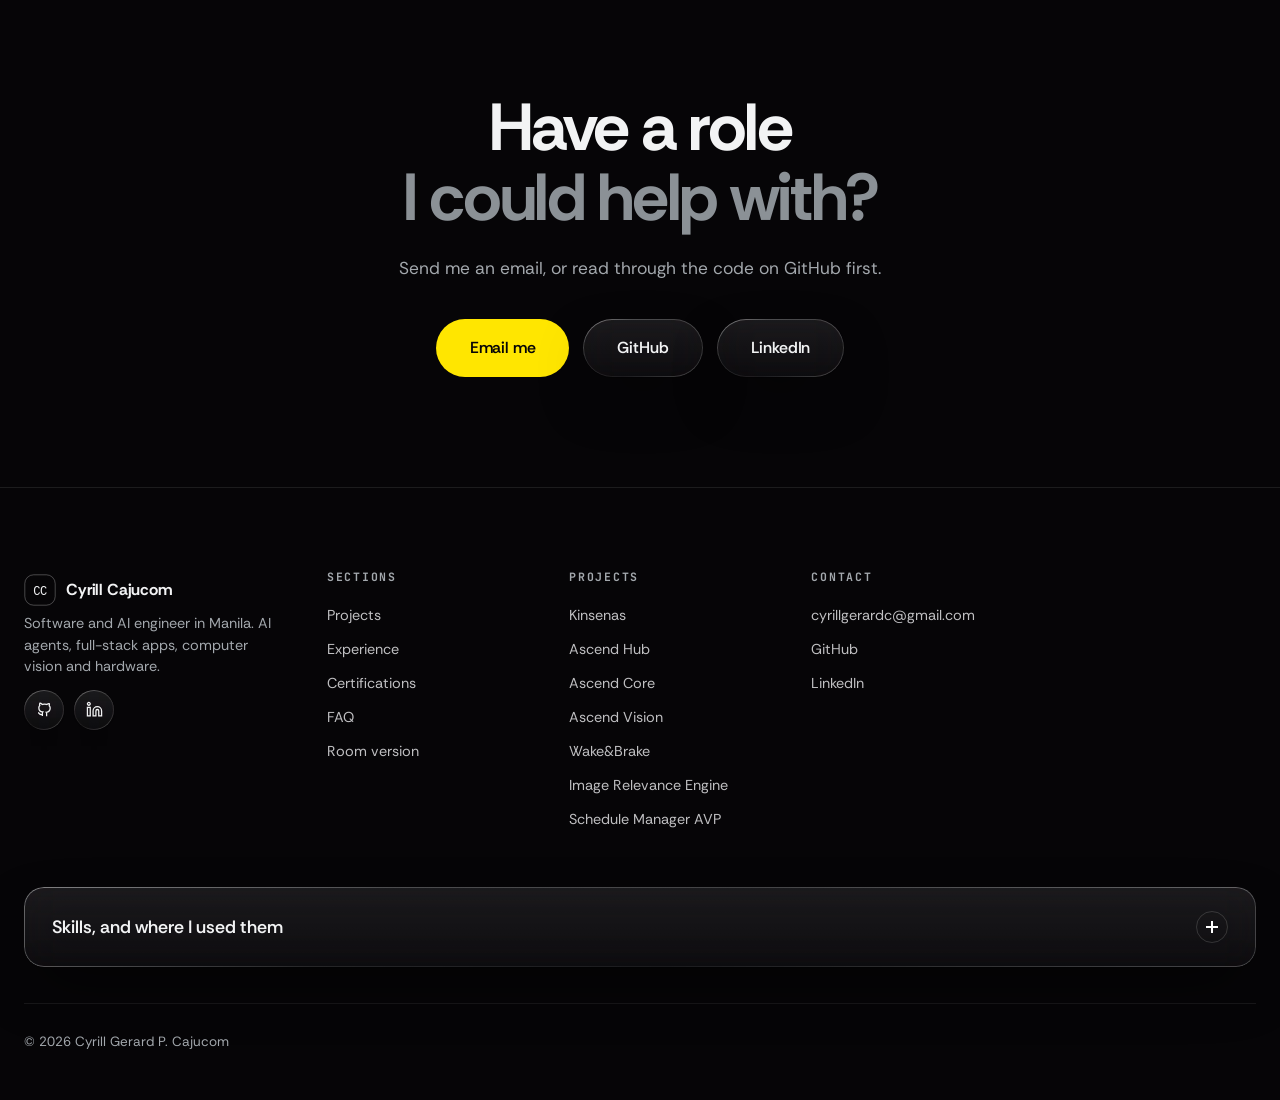
==== commit 3141586b: "Add two Cisco cybersecurity certificates Introduction to Cybersecurity and Cybersecurity Essentials " ====
--- a/portfolio.html
+++ b/portfolio.html
@@ -91,7 +91,7 @@
     </div>
     <div class="hero-inner">
       <h1 class="hero-title"><span class="line">Cyrill Cajucom.</span><span class="line chrome">Software and AI engineer.</span></h1>
-      <p class="hero-sub">Completed FlyRank AI&#39;s Backend AI Engineering and AI Fluency tracks: nine backend builds and an AI image-matching capstone. 4th-year BS Computer Science student at FEU Institute of Technology, specializing in software engineering, Dean&#39;s Lister, looking for a 520-hour or 1,040-hour internship. 21 certifications, from SAP and PMI to seven Anthropic Academy courses.</p>
+      <p class="hero-sub">Completed FlyRank AI&#39;s Backend AI Engineering and AI Fluency tracks: nine backend builds and an AI image-matching capstone. 4th-year BS Computer Science student at FEU Institute of Technology, specializing in software engineering, Dean&#39;s Lister, looking for a 520-hour or 1,040-hour internship. 23 certifications, from SAP and PMI to seven Anthropic Academy courses.</p>
       <div class="hero-ctas">
         <a class="btn btn-solid" href="#work"><span>View projects</span></a>
         <a class="btn btn-glass glass" href="mailto:cyrillgerardc@gmail.com"><span>Email me</span></a>
@@ -103,7 +103,7 @@
     <p class="trusted-label">Built with</p>
     <div class="marquee">
       <div class="marquee-row" data-dir="1"><div class="marquee-track"><span class="name">TypeScript</span><i class="sep" aria-hidden="true"></i><span class="name">JavaScript</span><i class="sep" aria-hidden="true"></i><span class="name">Python</span><i class="sep" aria-hidden="true"></i><span class="name">C++</span><i class="sep" aria-hidden="true"></i><span class="name">SQL</span><i class="sep" aria-hidden="true"></i><span class="name">C#</span><i class="sep" aria-hidden="true"></i><span class="name">Java</span><i class="sep" aria-hidden="true"></i><span class="name">Kotlin</span><i class="sep" aria-hidden="true"></i><span class="name">MATLAB</span><i class="sep" aria-hidden="true"></i><span class="name">AI Agents</span><i class="sep" aria-hidden="true"></i><span class="name">Orchestration</span><i class="sep" aria-hidden="true"></i><span class="name">n8n</span><i class="sep" aria-hidden="true"></i><span class="name">Workflow Automation</span><i class="sep" aria-hidden="true"></i><span class="name">MCP</span><i class="sep" aria-hidden="true"></i><span class="name">RAG</span><i class="sep" aria-hidden="true"></i><span class="name">LLMs</span><i class="sep" aria-hidden="true"></i><span class="name">Gemini API</span><i class="sep" aria-hidden="true"></i><span class="name">OpenAI API</span><i class="sep" aria-hidden="true"></i><span class="name">Prompt Engineering</span><i class="sep" aria-hidden="true"></i><span class="name">Deep Learning</span><i class="sep" aria-hidden="true"></i><span class="name">TensorFlow</span><i class="sep" aria-hidden="true"></i><span class="name">Computer Vision</span><i class="sep" aria-hidden="true"></i><span class="name">OpenCV</span><i class="sep" aria-hidden="true"></i><span class="name">YOLO</span><i class="sep" aria-hidden="true"></i><span class="name">MediaPipe</span><i class="sep" aria-hidden="true"></i><span class="name">dlib</span><i class="sep" aria-hidden="true"></i><span class="name">Raspberry Pi</span><i class="sep" aria-hidden="true"></i><span class="name">Arduino</span><i class="sep" aria-hidden="true"></i><span class="name">TypeScript</span><i class="sep" aria-hidden="true"></i><span class="name">JavaScript</span><i class="sep" aria-hidden="true"></i><span class="name">Python</span><i class="sep" aria-hidden="true"></i><span class="name">C++</span><i class="sep" aria-hidden="true"></i><span class="name">SQL</span><i class="sep" aria-hidden="true"></i><span class="name">C#</span><i class="sep" aria-hidden="true"></i><span class="name">Java</span><i class="sep" aria-hidden="true"></i><span class="name">Kotlin</span><i class="sep" aria-hidden="true"></i><span class="name">MATLAB</span><i class="sep" aria-hidden="true"></i><span class="name">AI Agents</span><i class="sep" aria-hidden="true"></i><span class="name">Orchestration</span><i class="sep" aria-hidden="true"></i><span class="name">n8n</span><i class="sep" aria-hidden="true"></i><span class="name">Workflow Automation</span><i class="sep" aria-hidden="true"></i><span class="name">MCP</span><i class="sep" aria-hidden="true"></i><span class="name">RAG</span><i class="sep" aria-hidden="true"></i><span class="name">LLMs</span><i class="sep" aria-hidden="true"></i><span class="name">Gemini API</span><i class="sep" aria-hidden="true"></i><span class="name">OpenAI API</span><i class="sep" aria-hidden="true"></i><span class="name">Prompt Engineering</span><i class="sep" aria-hidden="true"></i><span class="name">Deep Learning</span><i class="sep" aria-hidden="true"></i><span class="name">TensorFlow</span><i class="sep" aria-hidden="true"></i><span class="name">Computer Vision</span><i class="sep" aria-hidden="true"></i><span class="name">OpenCV</span><i class="sep" aria-hidden="true"></i><span class="name">YOLO</span><i class="sep" aria-hidden="true"></i><span class="name">MediaPipe</span><i class="sep" aria-hidden="true"></i><span class="name">dlib</span><i class="sep" aria-hidden="true"></i><span class="name">Raspberry Pi</span><i class="sep" aria-hidden="true"></i><span class="name">Arduino</span><i class="sep" aria-hidden="true"></i></div></div>
-      <div class="marquee-row" data-dir="-1"><div class="marquee-track"><span class="name">FlyRank AI</span><i class="sep" aria-hidden="true"></i><span class="name">FEU Institute of Technology</span><i class="sep" aria-hidden="true"></i><span class="name">SAP</span><i class="sep" aria-hidden="true"></i><span class="name">Project Management Institute</span><i class="sep" aria-hidden="true"></i><span class="name">Pearson</span><i class="sep" aria-hidden="true"></i><span class="name">Anthropic Academy</span><i class="sep" aria-hidden="true"></i><span class="name">LinkedIn Learning</span><i class="sep" aria-hidden="true"></i><span class="name">Databricks</span><i class="sep" aria-hidden="true"></i><span class="name">Kaggle</span><i class="sep" aria-hidden="true"></i><span class="name">MathWorks</span><i class="sep" aria-hidden="true"></i><span class="name">Cisco</span><i class="sep" aria-hidden="true"></i><span class="name">FlyRank AI</span><i class="sep" aria-hidden="true"></i><span class="name">FEU Institute of Technology</span><i class="sep" aria-hidden="true"></i><span class="name">SAP</span><i class="sep" aria-hidden="true"></i><span class="name">Project Management Institute</span><i class="sep" aria-hidden="true"></i><span class="name">Pearson</span><i class="sep" aria-hidden="true"></i><span class="name">Anthropic Academy</span><i class="sep" aria-hidden="true"></i><span class="name">LinkedIn Learning</span><i class="sep" aria-hidden="true"></i><span class="name">Databricks</span><i class="sep" aria-hidden="true"></i><span class="name">Kaggle</span><i class="sep" aria-hidden="true"></i><span class="name">MathWorks</span><i class="sep" aria-hidden="true"></i><span class="name">Cisco</span><i class="sep" aria-hidden="true"></i></div></div>
+      <div class="marquee-row" data-dir="-1"><div class="marquee-track"><span class="name">FlyRank AI</span><i class="sep" aria-hidden="true"></i><span class="name">FEU Institute of Technology</span><i class="sep" aria-hidden="true"></i><span class="name">SAP</span><i class="sep" aria-hidden="true"></i><span class="name">Project Management Institute</span><i class="sep" aria-hidden="true"></i><span class="name">Pearson</span><i class="sep" aria-hidden="true"></i><span class="name">Anthropic Academy</span><i class="sep" aria-hidden="true"></i><span class="name">Cisco Networking Academy</span><i class="sep" aria-hidden="true"></i><span class="name">LinkedIn Learning</span><i class="sep" aria-hidden="true"></i><span class="name">Databricks</span><i class="sep" aria-hidden="true"></i><span class="name">Kaggle</span><i class="sep" aria-hidden="true"></i><span class="name">MathWorks</span><i class="sep" aria-hidden="true"></i><span class="name">FlyRank AI</span><i class="sep" aria-hidden="true"></i><span class="name">FEU Institute of Technology</span><i class="sep" aria-hidden="true"></i><span class="name">SAP</span><i class="sep" aria-hidden="true"></i><span class="name">Project Management Institute</span><i class="sep" aria-hidden="true"></i><span class="name">Pearson</span><i class="sep" aria-hidden="true"></i><span class="name">Anthropic Academy</span><i class="sep" aria-hidden="true"></i><span class="name">Cisco Networking Academy</span><i class="sep" aria-hidden="true"></i><span class="name">LinkedIn Learning</span><i class="sep" aria-hidden="true"></i><span class="name">Databricks</span><i class="sep" aria-hidden="true"></i><span class="name">Kaggle</span><i class="sep" aria-hidden="true"></i><span class="name">MathWorks</span><i class="sep" aria-hidden="true"></i></div></div>
     </div>
   </section>
 
@@ -321,7 +321,7 @@
             <p>Nine backend builds and a capstone in the Backend AI Engineering internship.</p>
           </div>
           <div class="stat">
-            <span class="stat-num">21</span>
+            <span class="stat-num">23</span>
             <span class="stat-label">CERTIFICATIONS</span>
             <p>From SAP and PMI to seven Anthropic Academy courses. Most have a public verify link.</p>
           </div>
@@ -426,7 +426,7 @@
         </article>
     </div>
     <details class="qa glass cert-all">
-      <summary><span>All 21 certifications and 3 awards</span><i aria-hidden="true"></i></summary>
+      <summary><span>All 23 certifications and 3 awards</span><i aria-hidden="true"></i></summary>
       <div class="cert-groups">
         
           <h3 class="cert-group">Professional</h3>
@@ -489,6 +489,22 @@
                 <div><strong>Model Context Protocol: Advanced topics</strong><a class="cert-verify" href="https://academy.claude.com/verify/74a03fa1630f1b817b67898315cf045e" target="_blank" rel="noopener">Verify ↗</a></div>
               </li>
           </ul>
+          <h3 class="cert-group">Cisco Networking Academy</h3>
+          <ul class="cert-grid">
+            
+              <li class="cert-item">
+                <a class="cert-zoom" href="photos/certs/cisco-intro-cybersecurity.jpg" target="_blank" rel="noopener" title="Open the full certificate"><img src="photos/certs/cisco-intro-cybersecurity.jpg" alt="Introduction to Cybersecurity" loading="lazy"></a>
+                <div><strong>Introduction to Cybersecurity</strong><span>Cisco Networking Academy, Nov 2026</span><a class="cert-verify" href="https://www.netacad.com/recognitions/verify/ab2518a2-0e20-49f9-9708-db62a1131df7" target="_blank" rel="noopener">Verify ↗</a></div>
+              </li>
+              <li class="cert-item">
+                <a class="cert-zoom" href="photos/certs/cisco-cybersecurity-essentials.jpg" target="_blank" rel="noopener" title="Open the full certificate"><img src="photos/certs/cisco-cybersecurity-essentials.jpg" alt="Cybersecurity Essentials" loading="lazy"></a>
+                <div><strong>Cybersecurity Essentials</strong><span>Cisco Networking Academy, Nov 2026</span><a class="cert-verify" href="https://www.netacad.com/recognitions/verify/7fe1f4e3-7cfc-4ae7-9d46-1ff8406928e9" target="_blank" rel="noopener">Verify ↗</a></div>
+              </li>
+              <li class="cert-item">
+                <a class="cert-zoom" href="photos/certs/cisco-ccna-itn.jpg" target="_blank" rel="noopener" title="Open the full certificate"><img src="photos/certs/cisco-ccna-itn.jpg" alt="CCNA: Introduction to Networks" loading="lazy"></a>
+                <div><strong>CCNA: Introduction to Networks</strong><span>Cisco Networking Academy, Sep 2025</span><span class="cert-verify quiet">No public link</span></div>
+              </li>
+          </ul>
           <h3 class="cert-group">Courses</h3>
           <ul class="cert-grid">
             
@@ -511,10 +527,6 @@
               <li class="cert-item">
                 <a class="cert-zoom" href="photos/certs/matlab-onramp.jpg" target="_blank" rel="noopener" title="Open the full certificate"><img src="photos/certs/matlab-onramp.jpg" alt="MATLAB Onramp" loading="lazy"></a>
                 <div><strong>MATLAB Onramp</strong><span>MathWorks, Nov 2025</span><a class="cert-verify" href="https://matlabacademy.mathworks.com/progress/share/certificate.html?id=4f37ec58-fd34-45e3-92fb-649652efded7" target="_blank" rel="noopener">Verify ↗</a></div>
-              </li>
-              <li class="cert-item">
-                <a class="cert-zoom" href="photos/certs/cisco-ccna-itn.jpg" target="_blank" rel="noopener" title="Open the full certificate"><img src="photos/certs/cisco-ccna-itn.jpg" alt="CCNA: Introduction to Networks" loading="lazy"></a>
-                <div><strong>CCNA: Introduction to Networks</strong><span>Cisco, Sep 2025</span><span class="cert-verify quiet">No public link</span></div>
               </li>
               <li class="cert-item">
                 <a class="cert-zoom" href="photos/certs/linkedin-kotlin.jpg" target="_blank" rel="noopener" title="Open the full certificate"><img src="photos/certs/linkedin-kotlin.jpg" alt="Android Development with Kotlin" loading="lazy"></a>
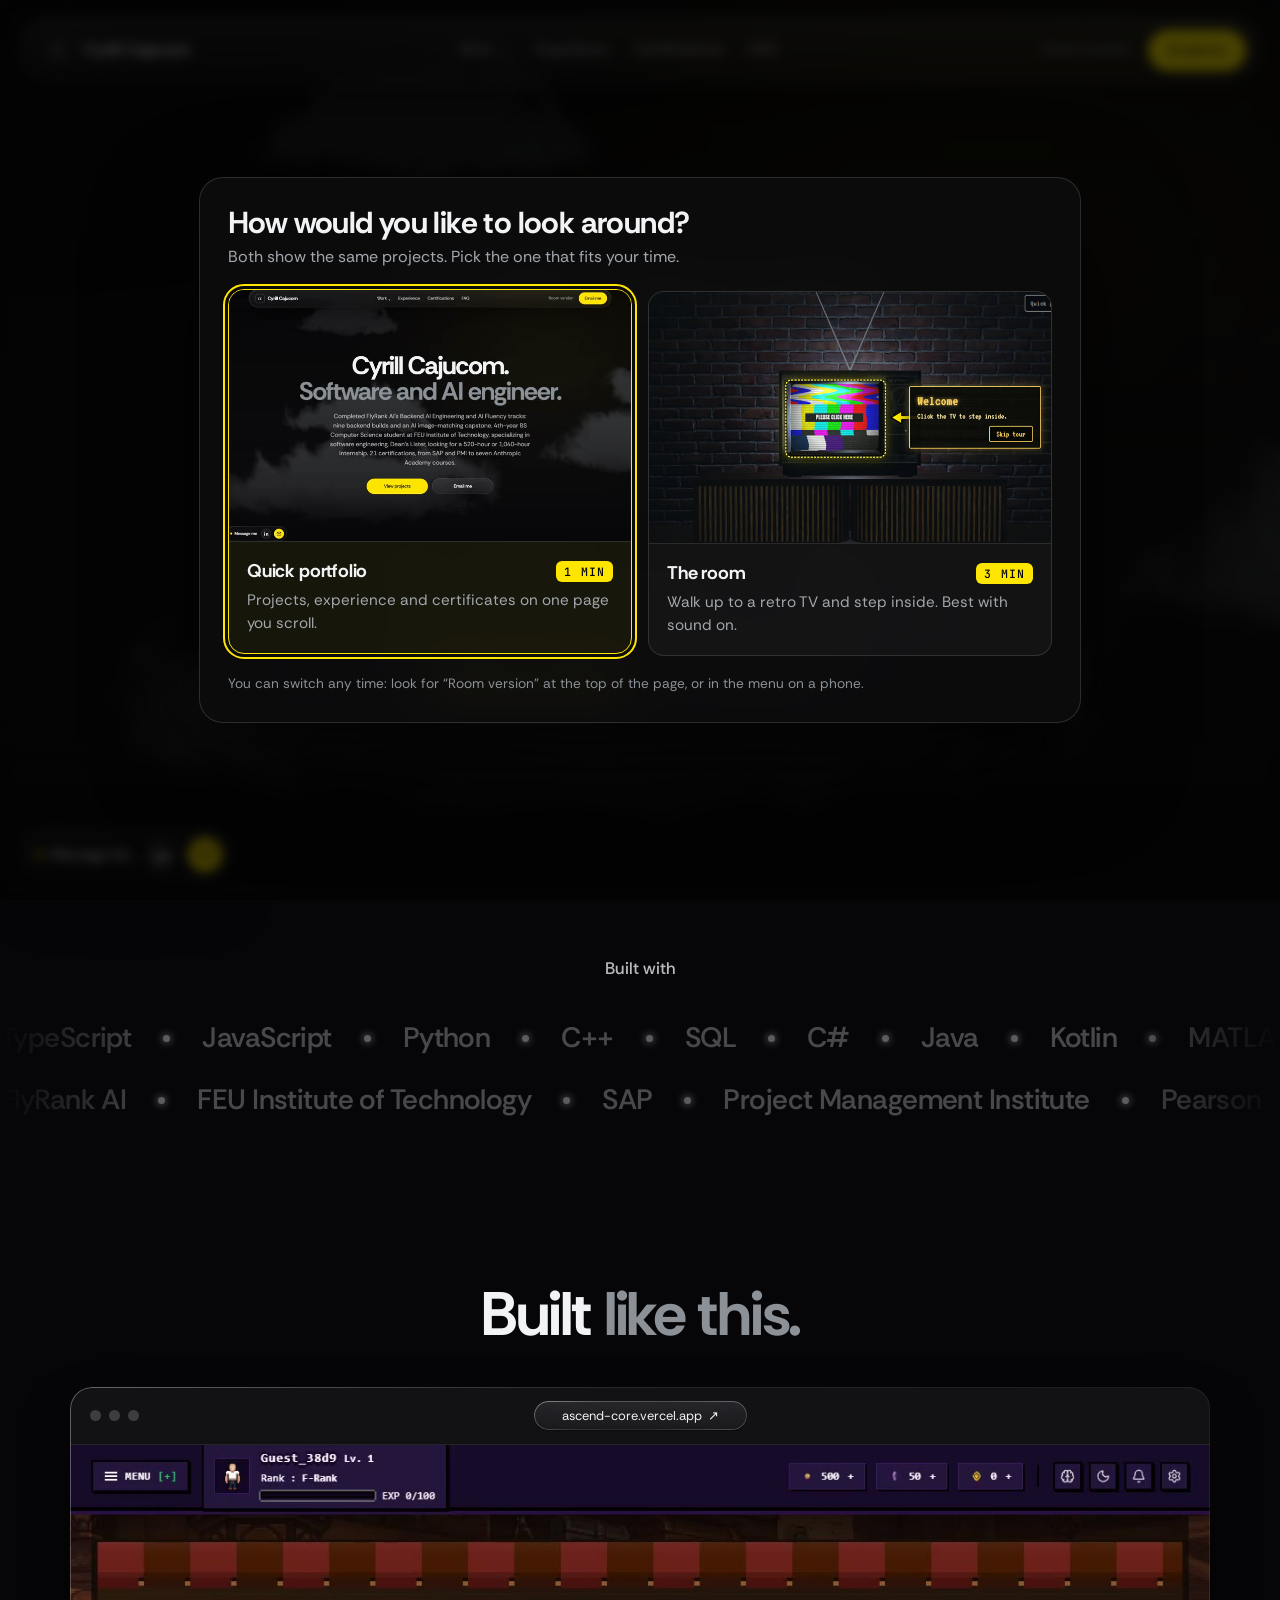
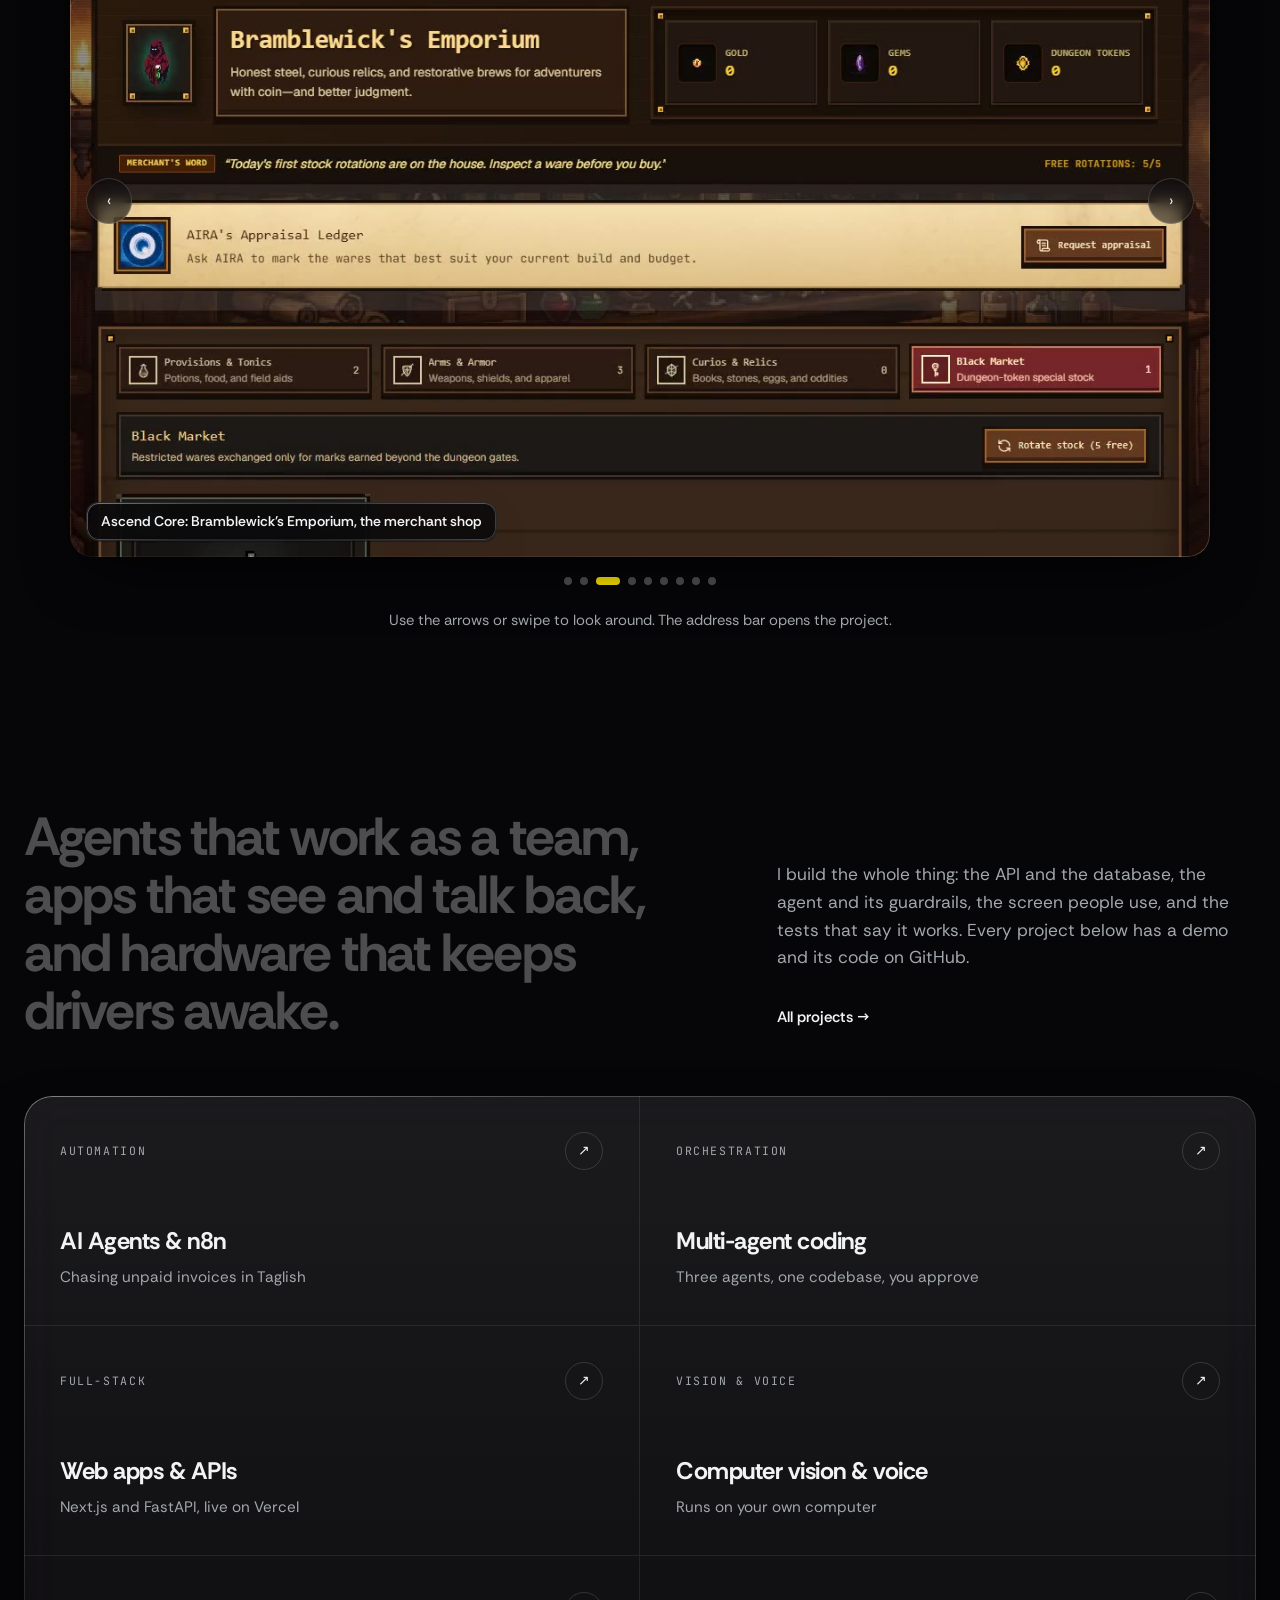
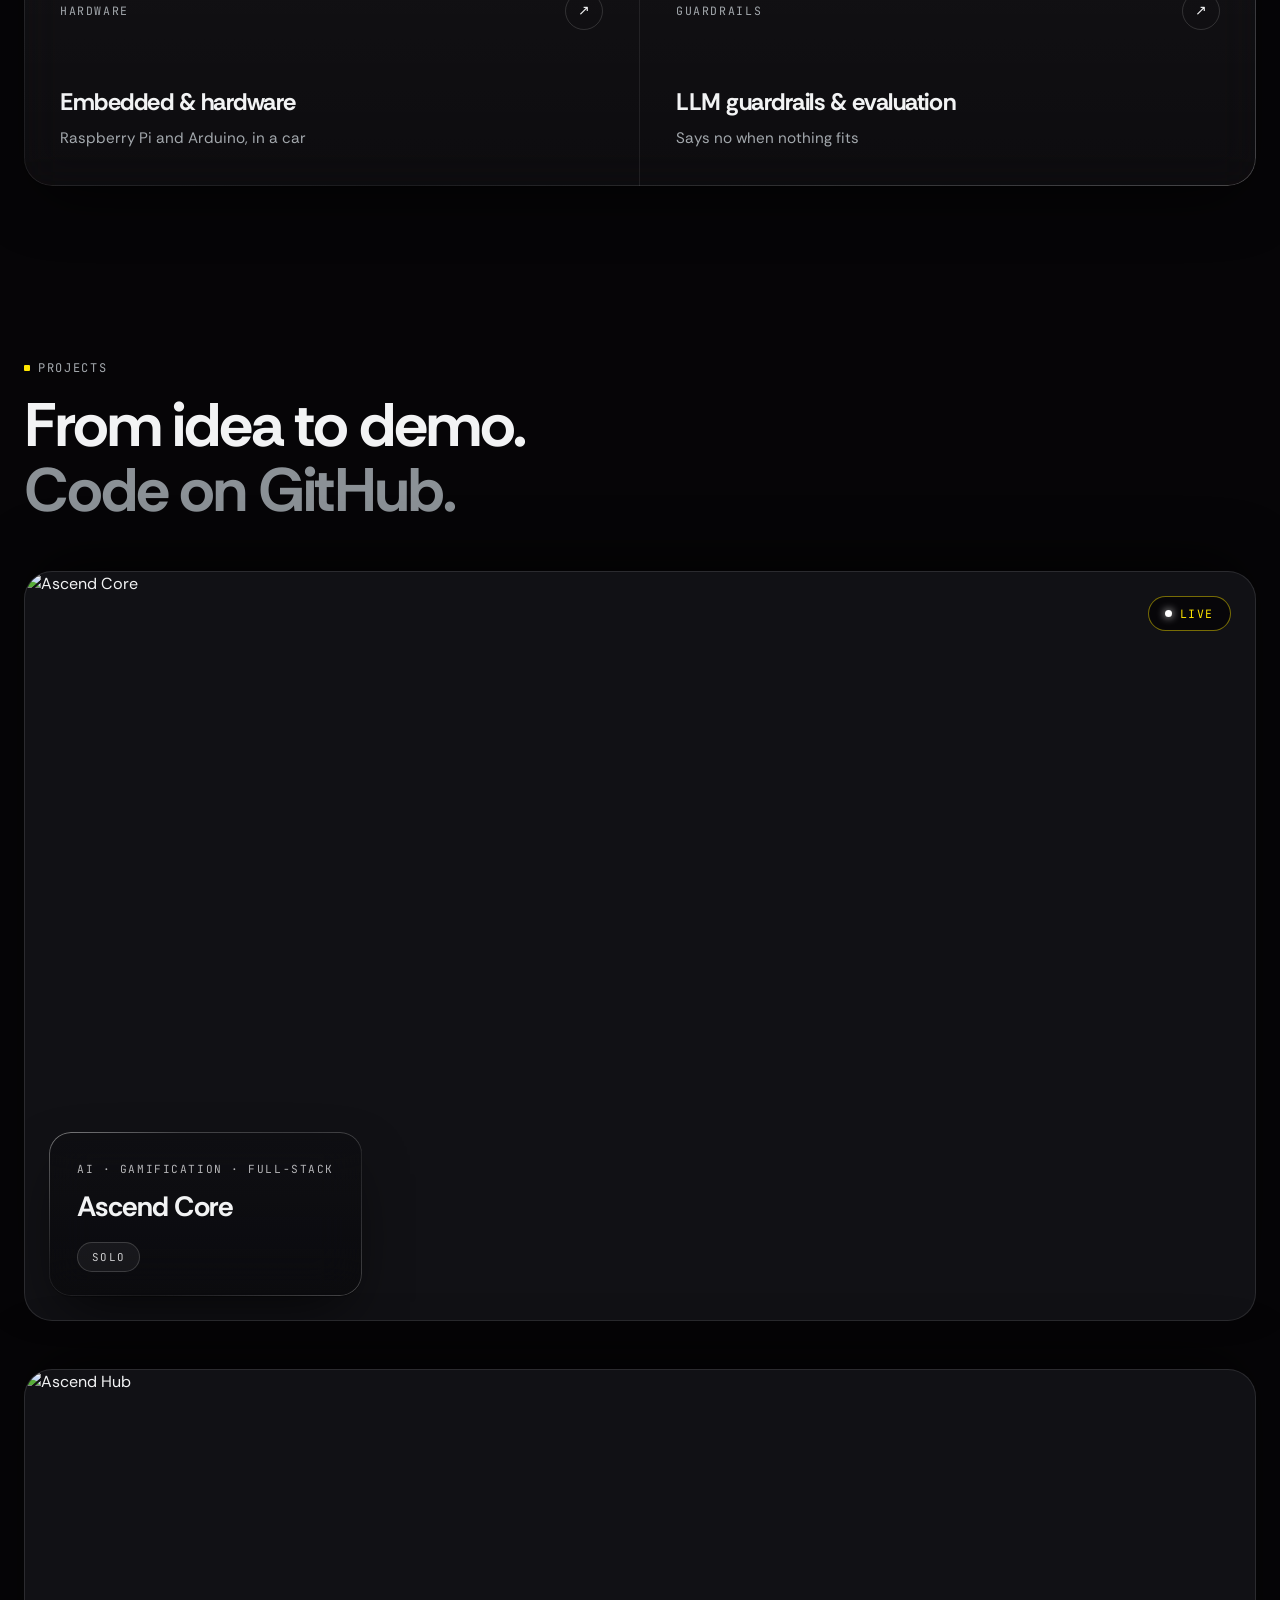
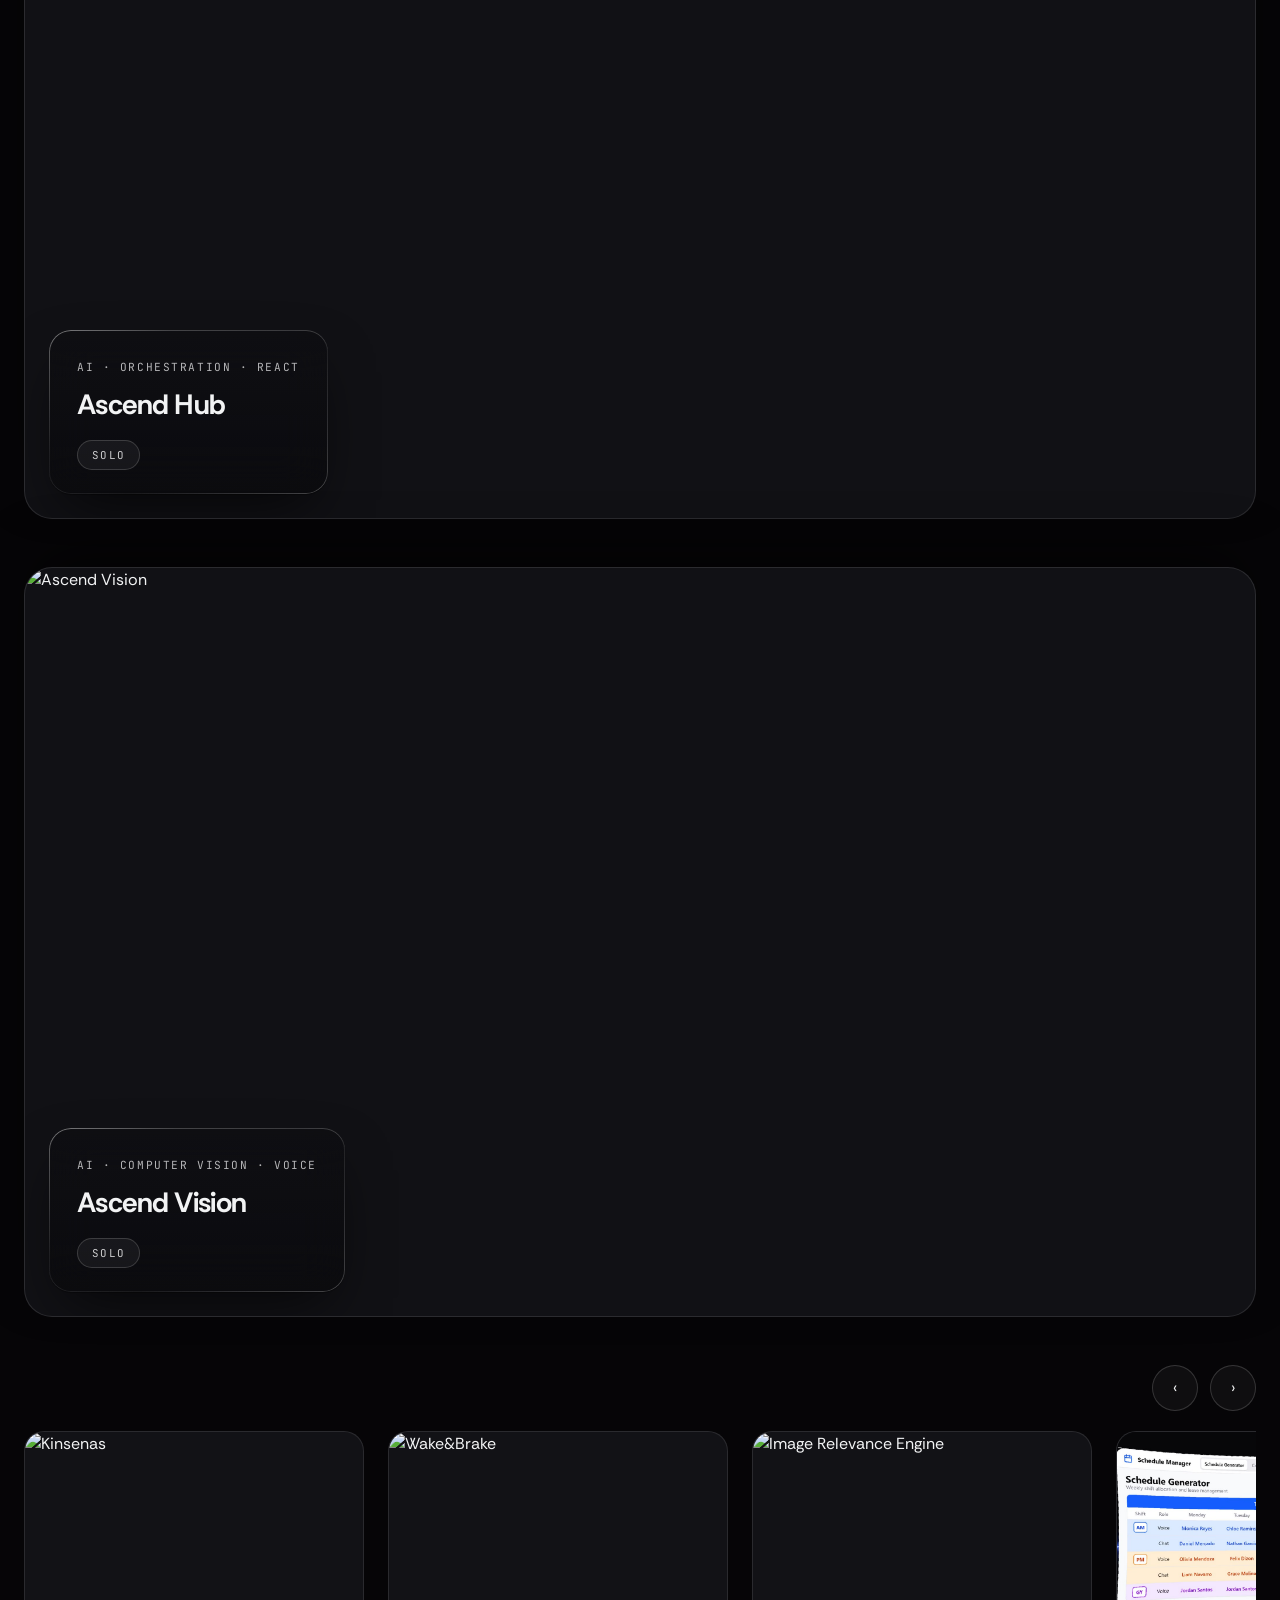
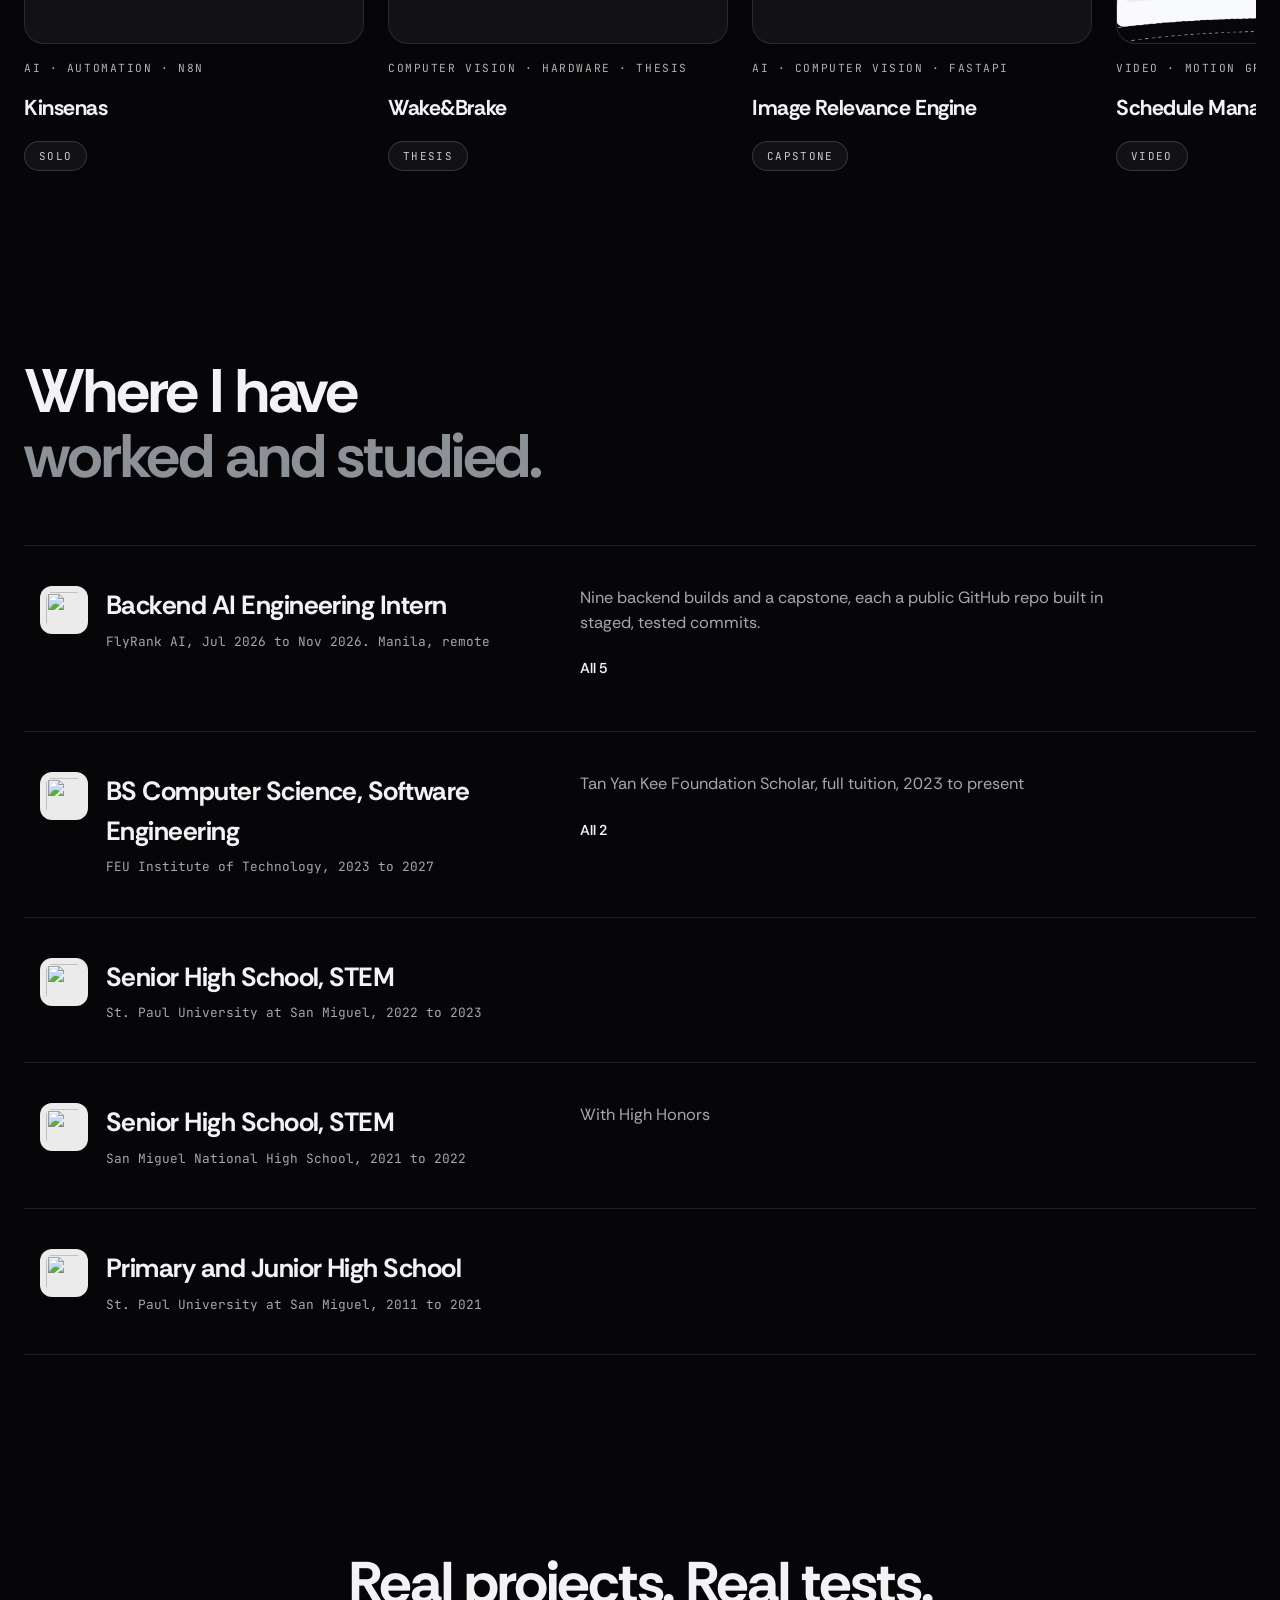
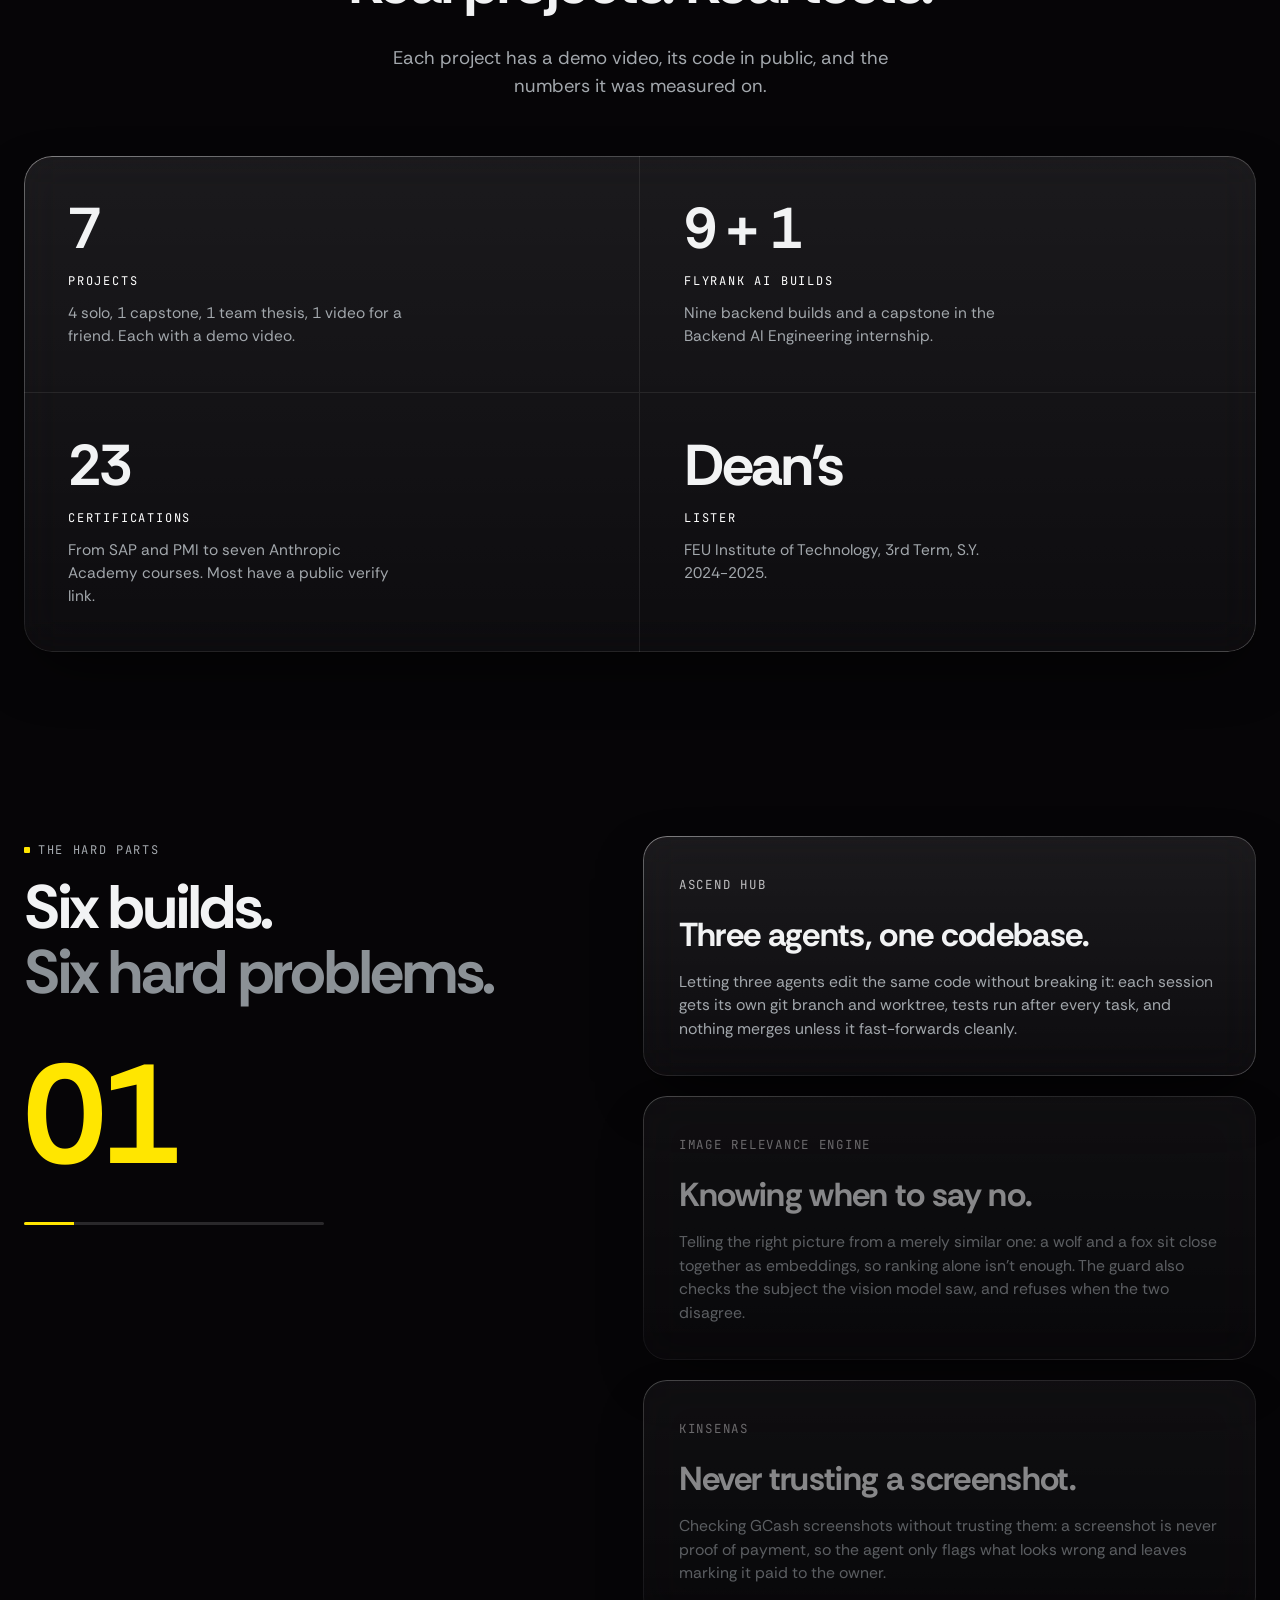
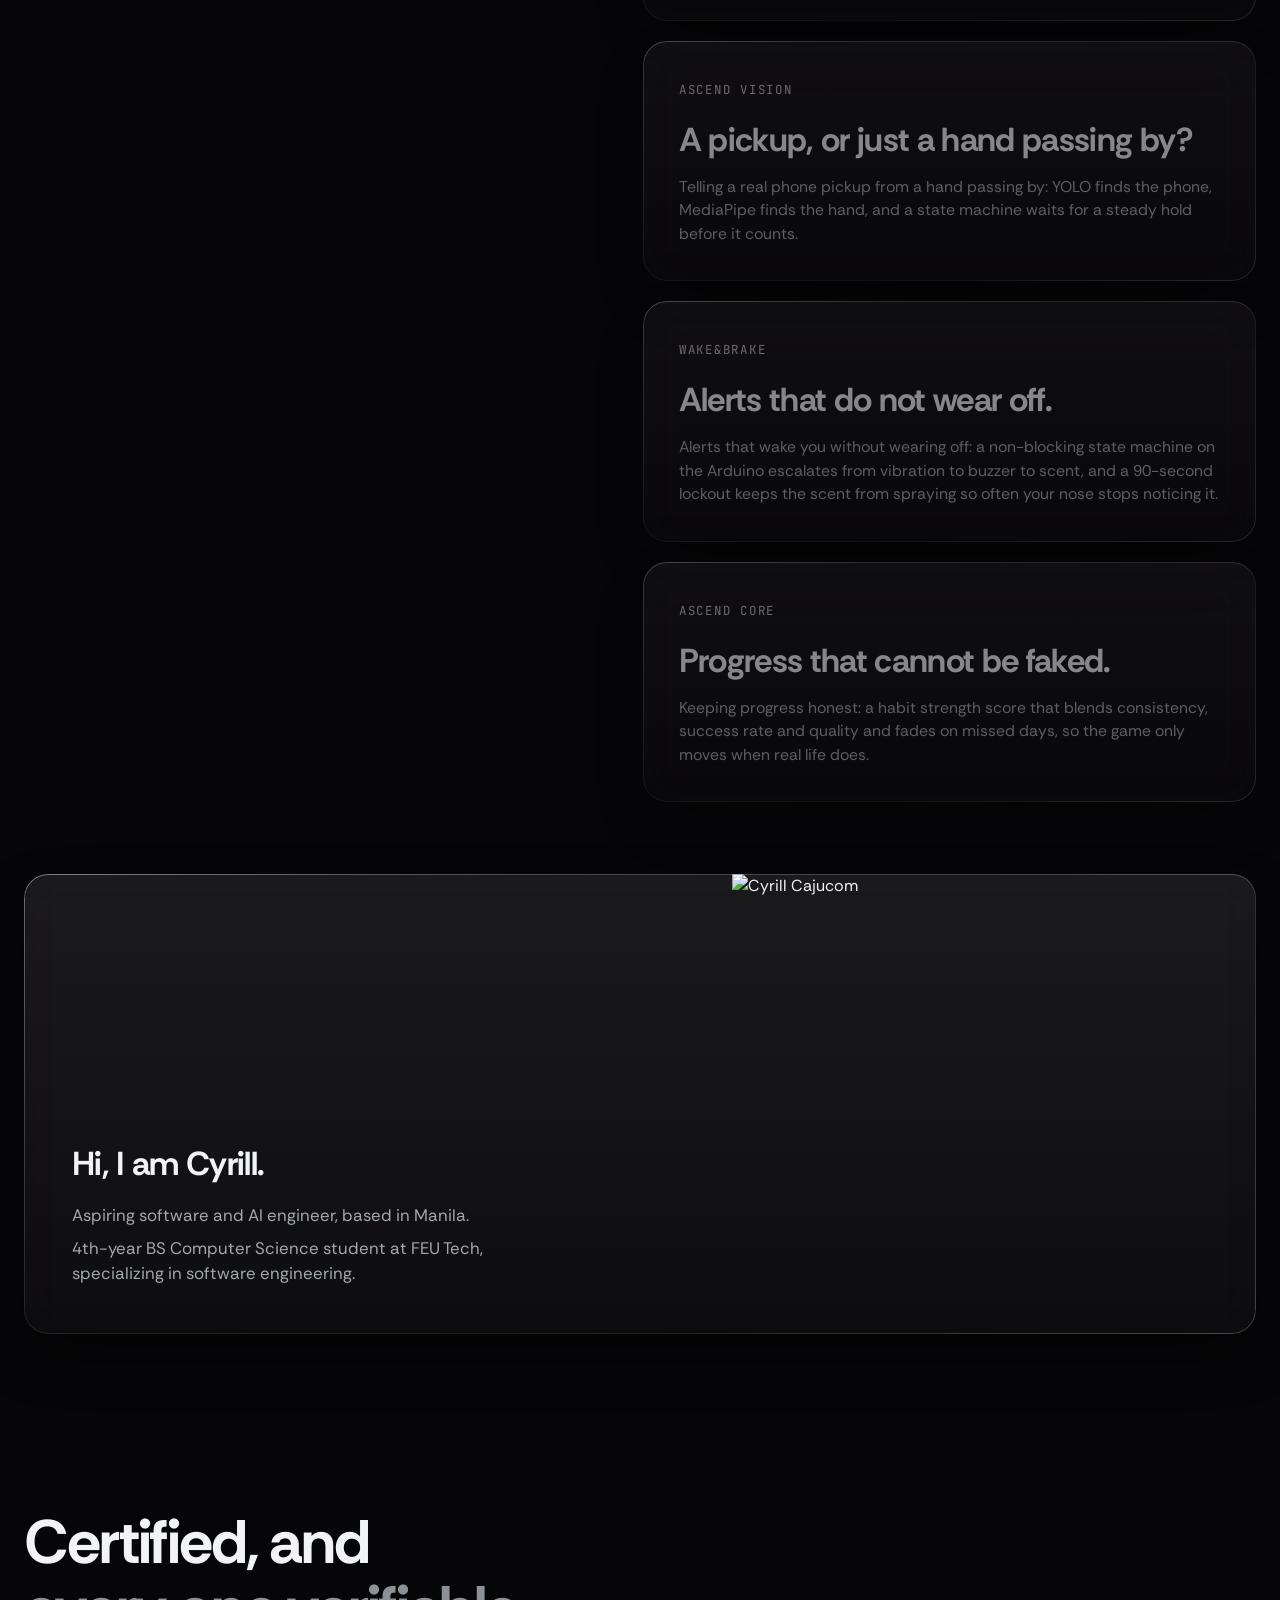
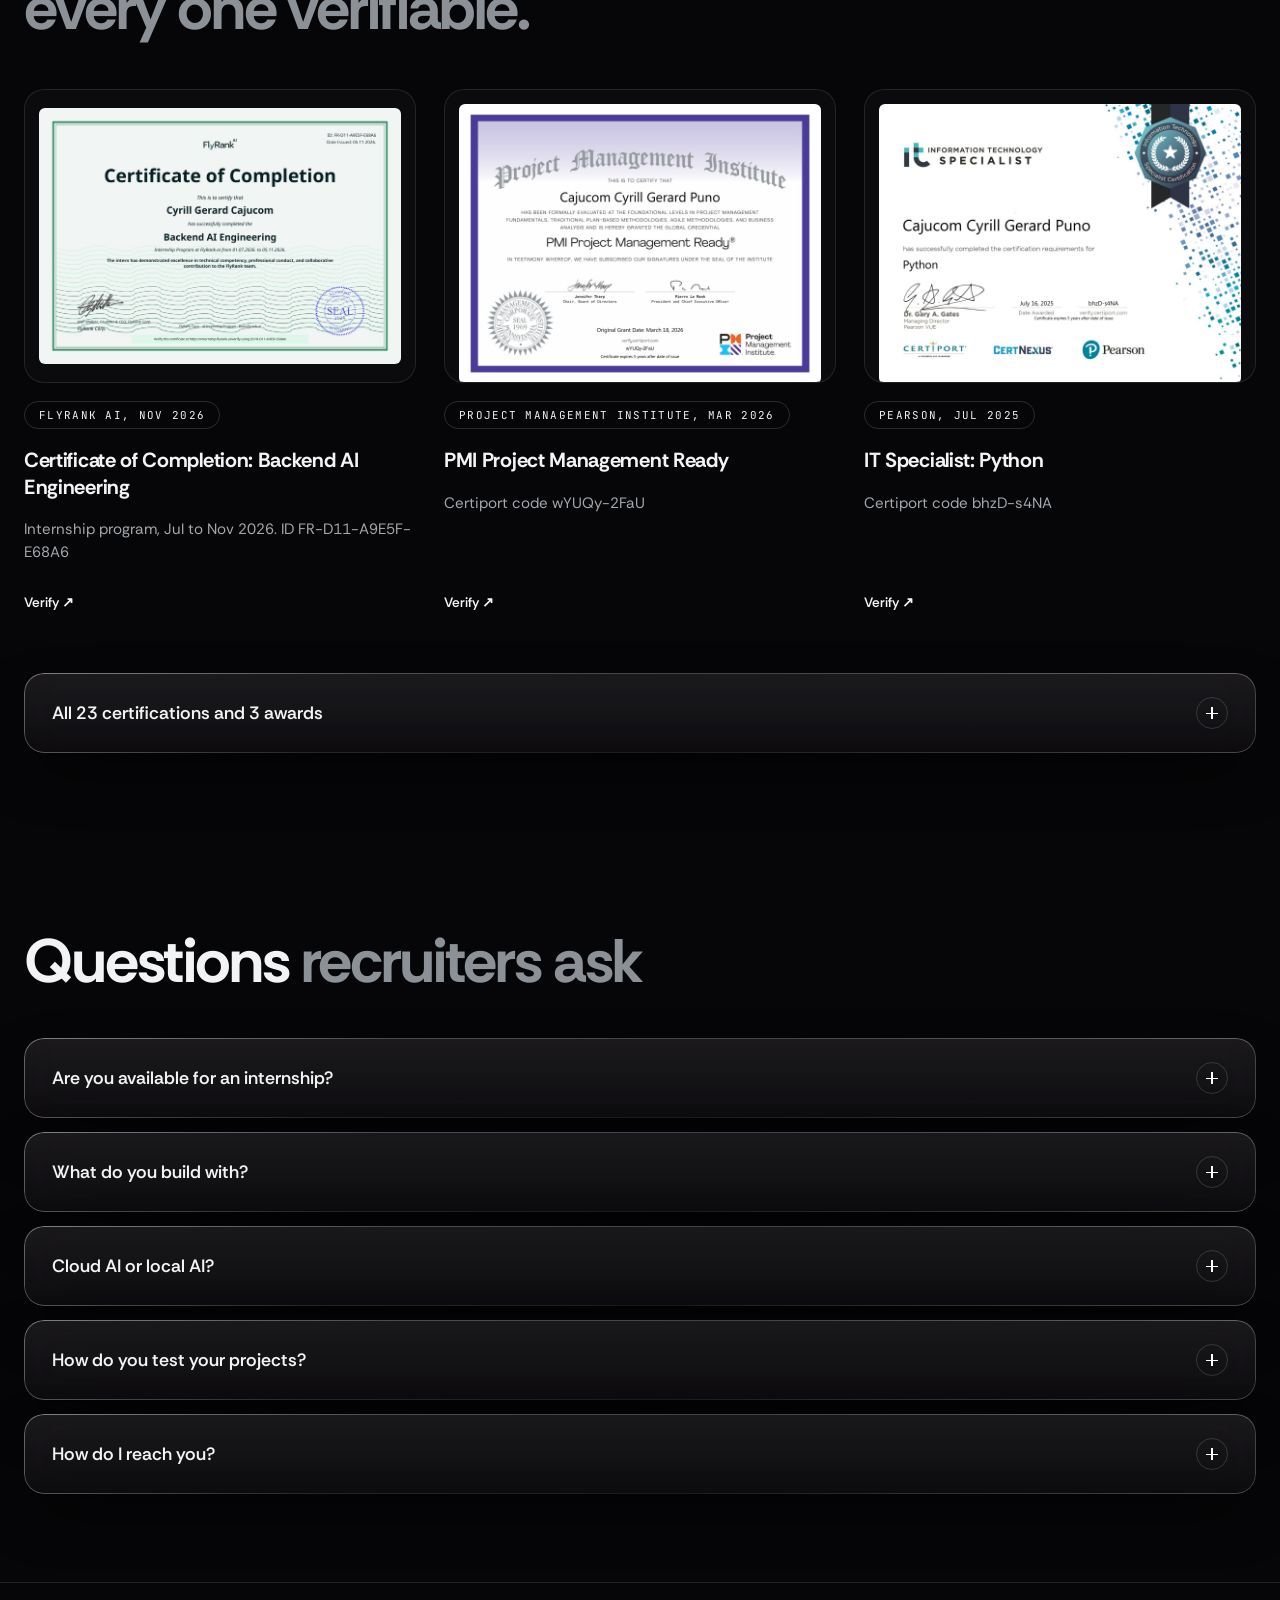
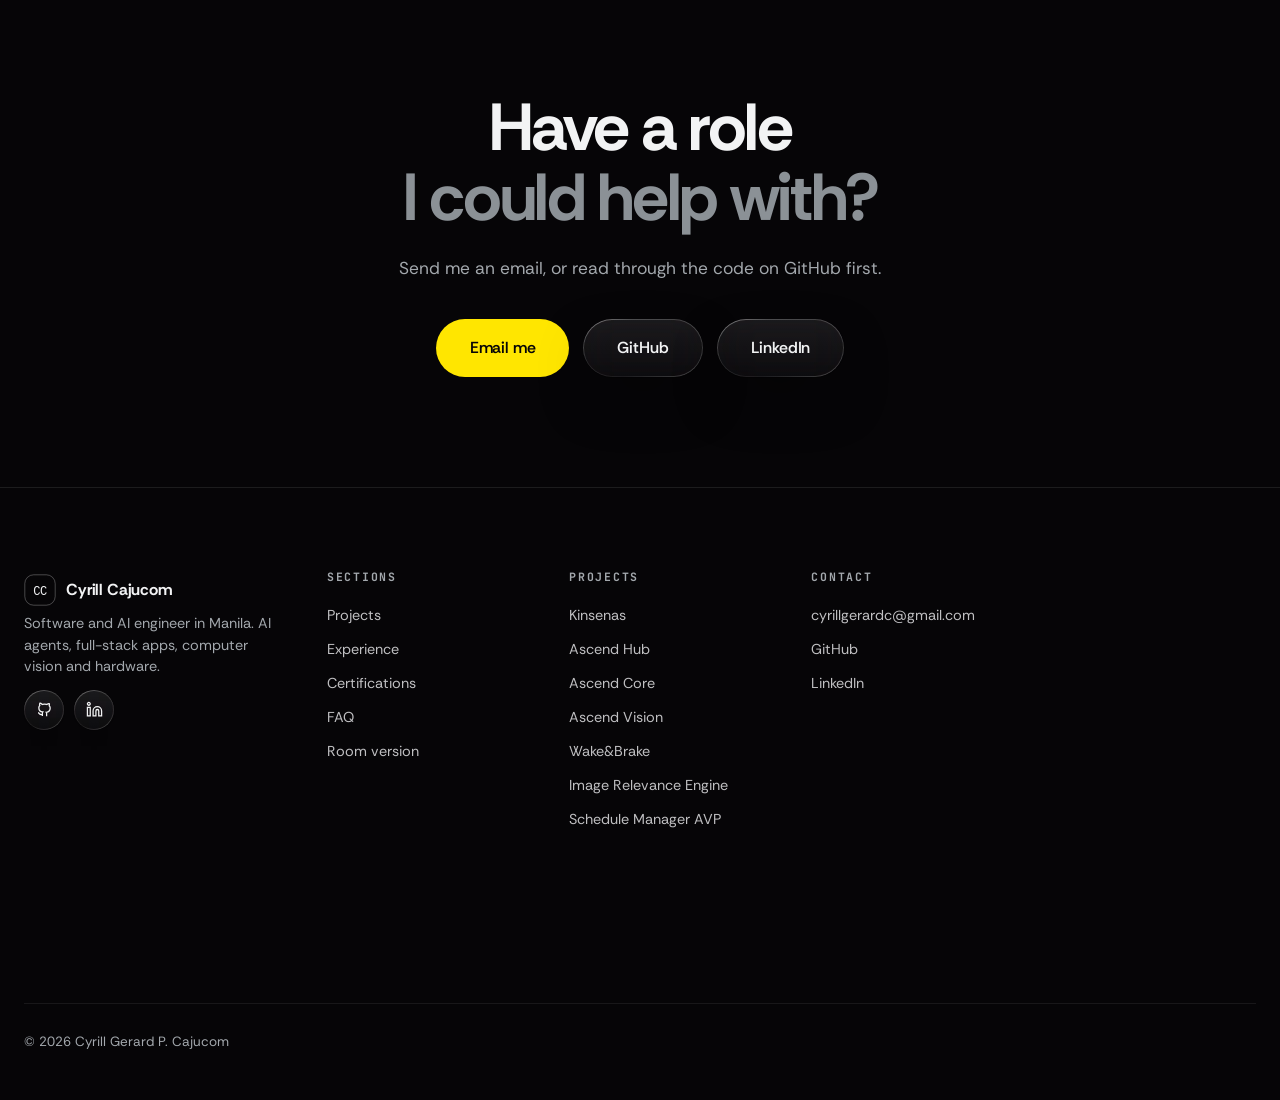
==== commit a4c06aba: "Add Tan Yan Kee Foundation scholarship to education Full-tuition scholar since 2023, shown in the FE" ====
--- a/portfolio.html
+++ b/portfolio.html
@@ -265,8 +265,12 @@
             <div><h3>BS Computer Science, Software Engineering</h3><span class="row-meta">FEU Institute of Technology, 2023 to 2027</span></div>
           </div>
           <div class="row-body">
-            <p>Dean&#39;s Lister, 3rd Term, S.Y. 2024-2025</p>
-            
+            <p>Tan Yan Kee Foundation Scholar, full tuition, 2023 to present</p>
+            
+              <details class="row-more">
+                <summary>All 2</summary>
+                <ul><li>Dean&#39;s Lister, 3rd Term, S.Y. 2024-2025</li></ul>
+              </details>
           </div>
         </article>
         <article class="row">
